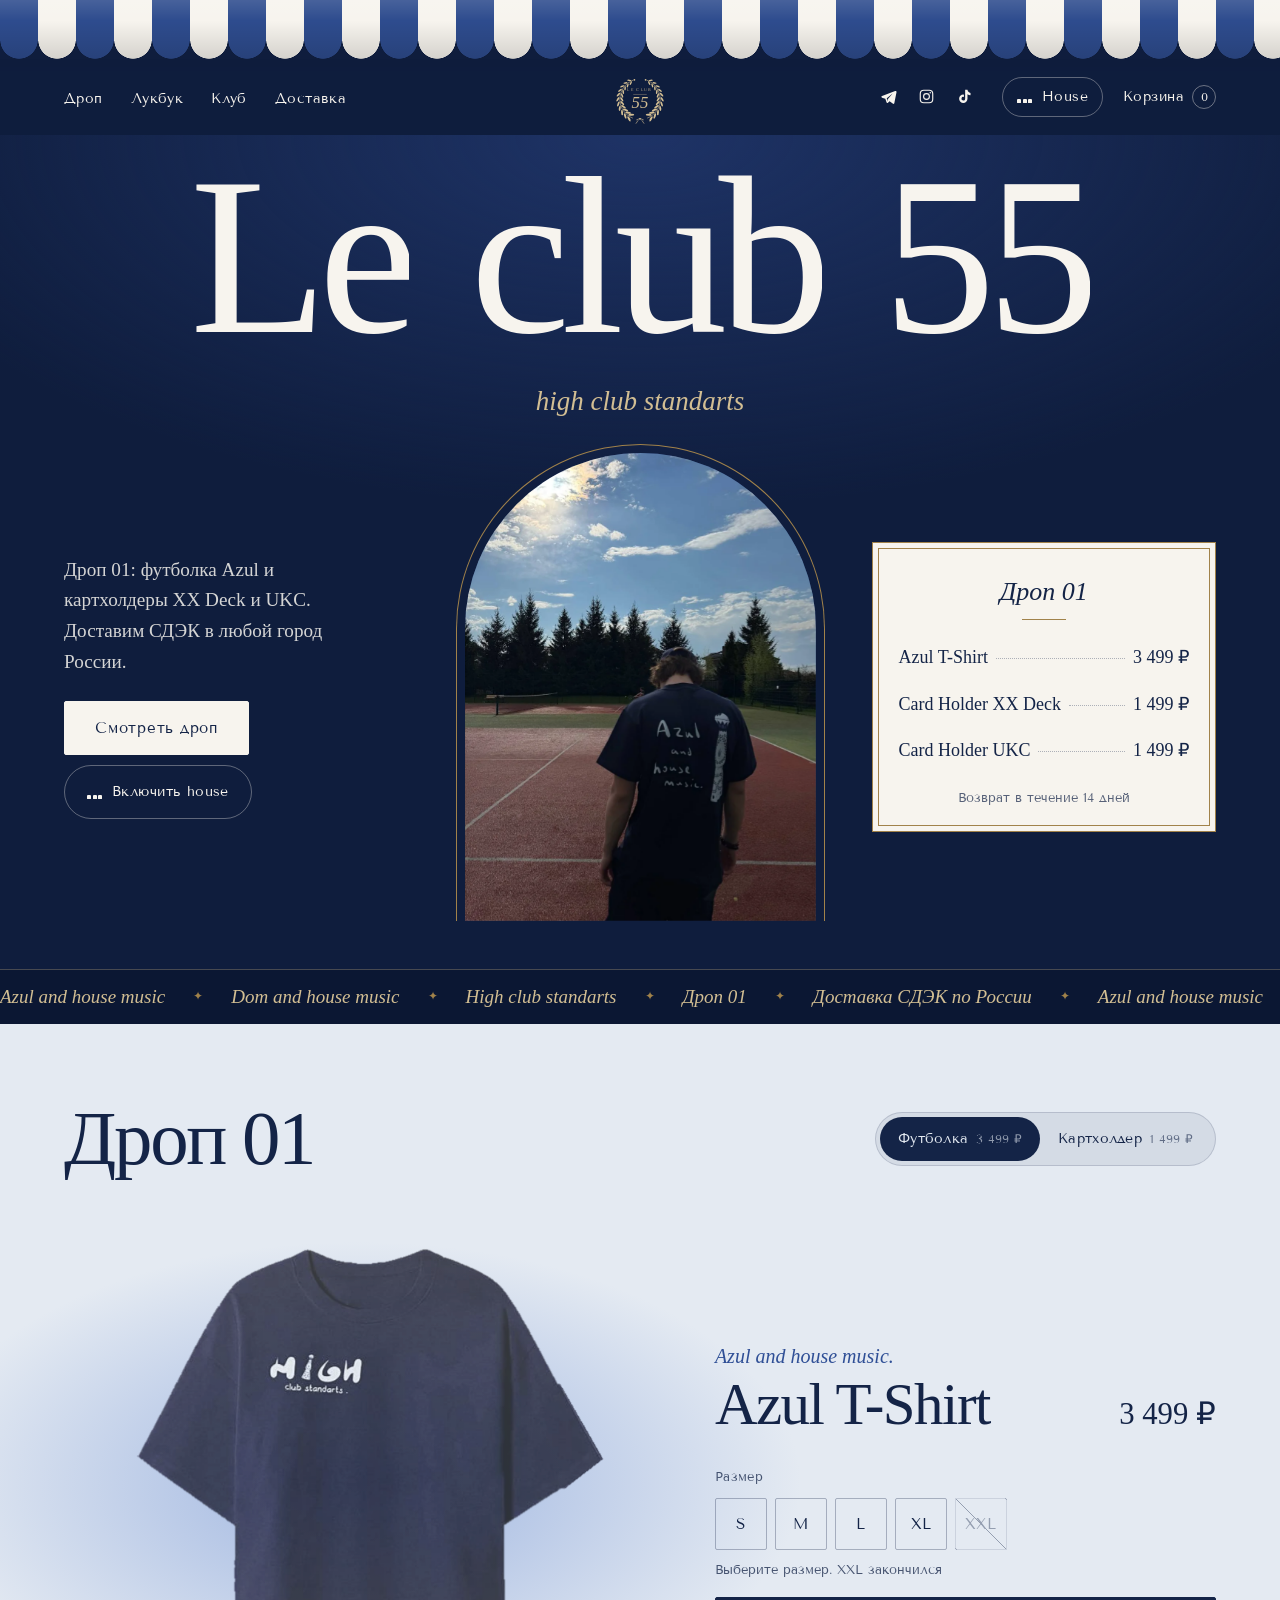
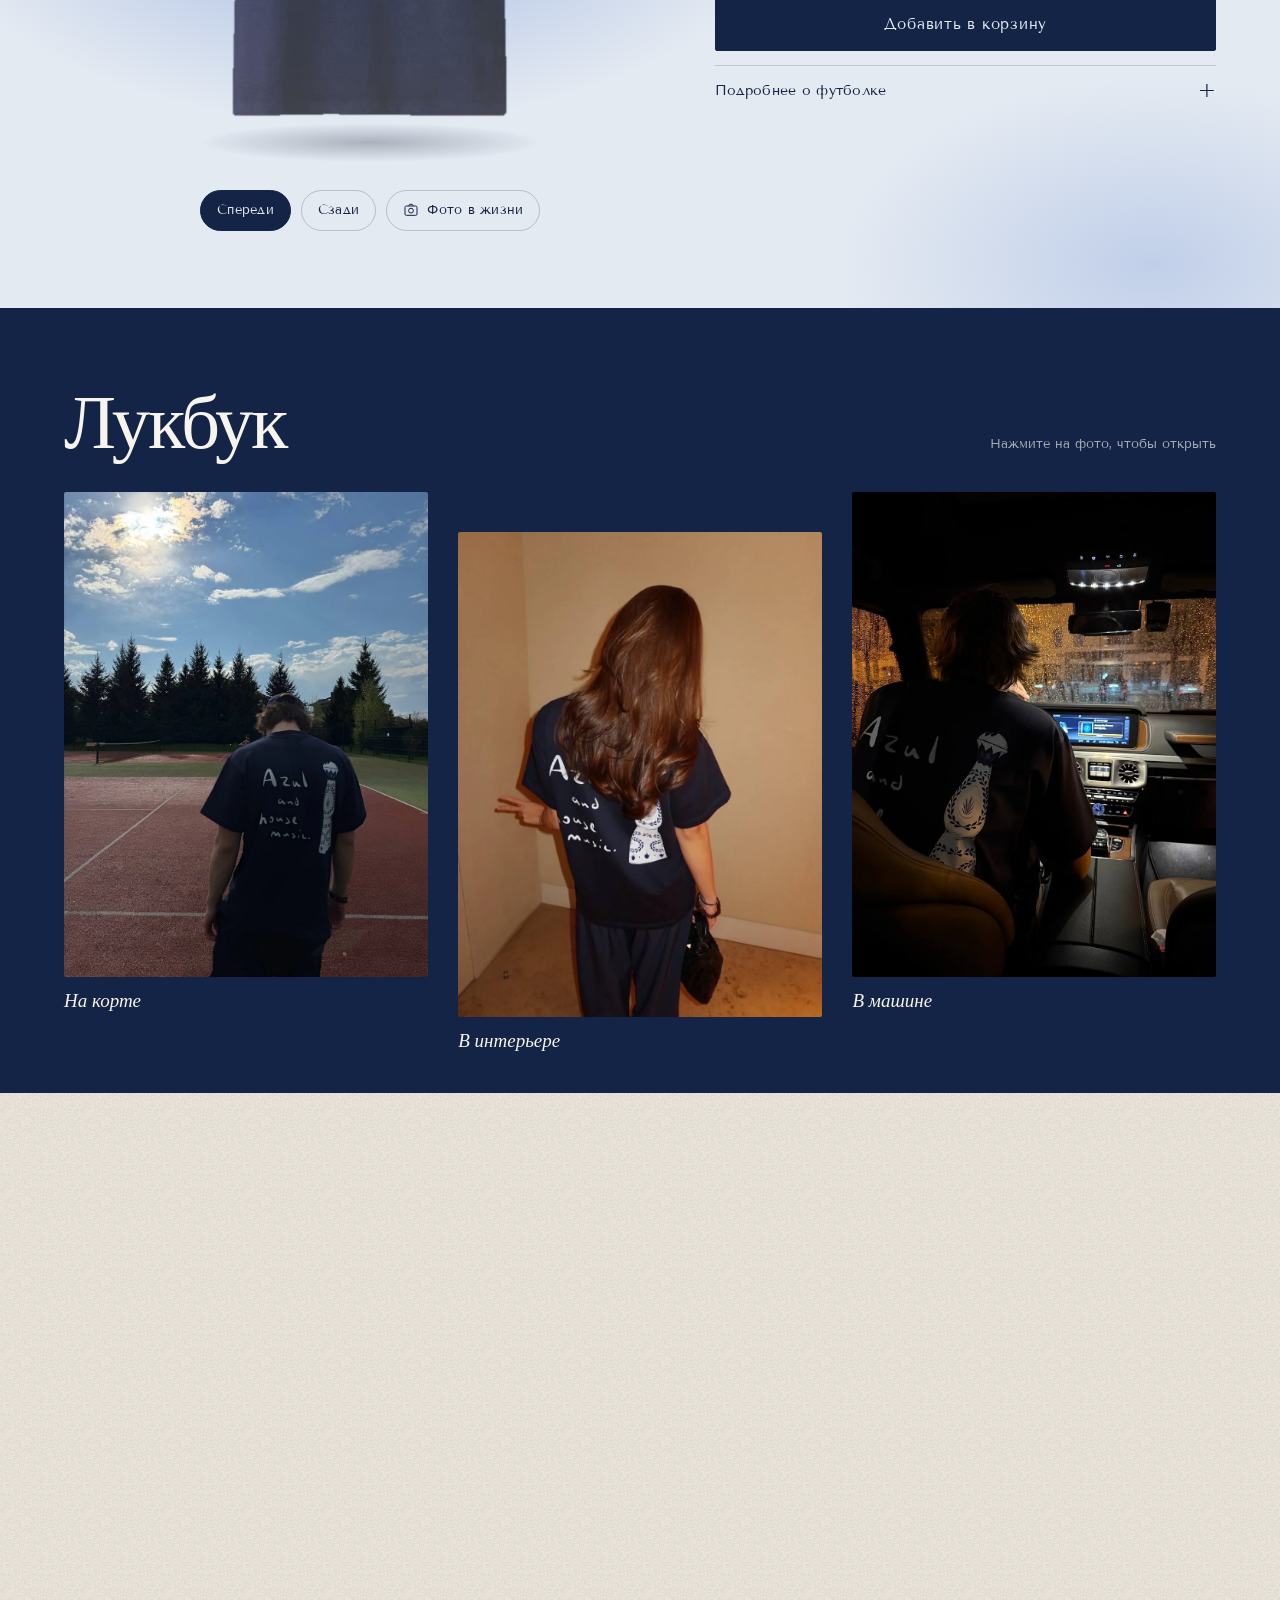
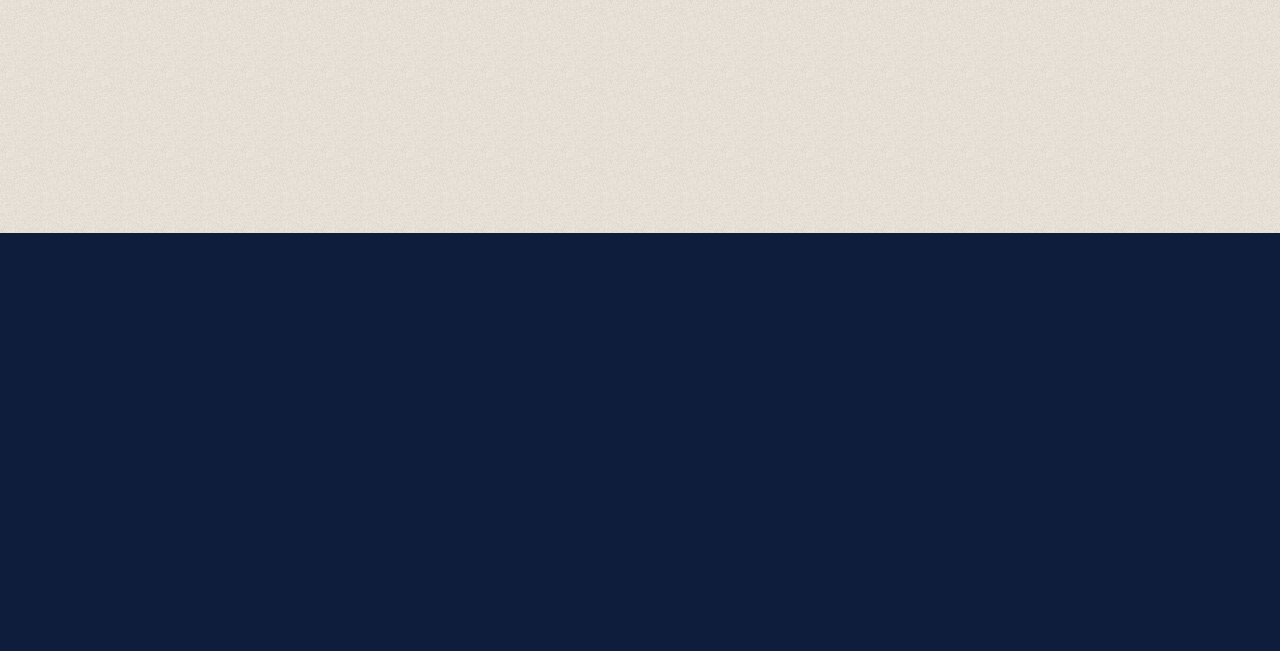
==== index.html @ 5410464e "Le club 55: сайт магазина, Дроп 01 Одностраничный магазин в стиле old money: Azul T-Shirt и LeClub55" ====
<!DOCTYPE html>
<html lang="ru">
<head>
<meta charset="utf-8">
<meta name="viewport" content="width=device-width, initial-scale=1, viewport-fit=cover">
<title>Le club 55 — Azul T-Shirt и LeClub55 Card Holder · Дроп 01</title>
<meta name="description" content="Le club 55 — high club standarts. Дроп 01: футболка Azul T-Shirt и картхолдеры XX Deck и UKC. Доставка СДЭК по всей России, возврат 14 дней.">
<meta name="theme-color" content="#0F1D3D">
<link rel="canonical" href="https://leclub55.ru/">
<meta property="og:type" content="website">
<meta property="og:locale" content="ru_RU">
<meta property="og:site_name" content="Le club 55">
<meta property="og:title" content="Le club 55 — Дроп 01">
<meta property="og:description" content="Azul T-Shirt и LeClub55 Card Holder. High club standarts.">
<meta property="og:url" content="https://leclub55.ru/">
<meta property="og:image" content="https://leclub55.ru/img/look-court.webp">
<meta name="twitter:card" content="summary_large_image">
<link rel="icon" href="data:image/svg+xml,%3Csvg xmlns='http://www.w3.org/2000/svg' viewBox='0 0 64 64'%3E%3Crect width='64' height='64' rx='14' fill='%23142447'/%3E%3Ctext x='32' y='43' text-anchor='middle' font-family='Georgia,serif' font-style='italic' font-size='30' fill='%23F7F4EE'%3E55%3C/text%3E%3C/svg%3E">
<link rel="preconnect" href="https://fonts.googleapis.com">
<link rel="preconnect" href="https://fonts.gstatic.com" crossorigin>
<link href="https://fonts.googleapis.com/css2?family=Old+Standard+TT:ital,wght@0,400;0,700;1,400&family=Tenor+Sans&display=swap" rel="stylesheet">
<link rel="preload" as="image" href="img/look-court.webp">

<style>
@property --bg{syntax:'<color>';inherits:true;initial-value:#E4EAF2}
@property --glow{syntax:'<color>';inherits:true;initial-value:#9DB4E0}
@property --fg{syntax:'<color>';inherits:true;initial-value:#142447}
@property --accent{syntax:'<color>';inherits:true;initial-value:#2F4F96}

:root{
  --night:#0F1D3D;
  --navy:#142447;
  --awning:#2E4C8E;
  --linen:#ECE6DA;
  --porcelain:#F7F4EE;
  --brass:#A1824A;
  --brass-light:#D2BE93;
  --bordeaux:#8A2B3D;
  --line:rgba(20,36,71,.16);
  --line-strong:rgba(20,36,71,.32);
  --serif:'Old Standard TT','Lora',Georgia,'Times New Roman',serif;
  --sans:'Tenor Sans','Helvetica Neue',Arial,sans-serif;
  --pad:clamp(18px,5vw,72px);
  --maxw:1320px;
  --stripe:28px;
  --ease:cubic-bezier(.2,.75,.15,1);
  --spring:cubic-bezier(.34,1.4,.5,1);
  --dock-h:0px;
}
@media (min-width:900px){:root{--stripe:38px}}
@media (max-width:899px){:root{--dock-h:calc(84px + env(safe-area-inset-bottom))}}

*,*::before,*::after{box-sizing:border-box}
html{-webkit-text-size-adjust:100%;scroll-behavior:smooth;scroll-padding-top:20px;background:var(--night)}
@media (min-width:900px){html{scroll-padding-top:76px}}
body{margin:0;color:var(--navy);font-family:var(--serif);font-size:18px;line-height:1.6;background:var(--night);-webkit-font-smoothing:antialiased;text-rendering:optimizeLegibility;-webkit-tap-highlight-color:transparent}
body.is-locked{overflow:hidden}
img{display:block;max-width:100%;height:auto}
a{color:inherit;text-decoration-thickness:1px;text-underline-offset:.18em}
button{font:inherit;color:inherit;background:none;border:0;padding:0;cursor:pointer}
:focus-visible{outline:2px solid var(--brass-light);outline-offset:3px}
.visually-hidden{position:absolute!important;width:1px;height:1px;overflow:hidden;clip:rect(0 0 0 0);white-space:nowrap}
.skip{position:absolute;left:12px;top:-60px;z-index:200;background:var(--porcelain);color:var(--navy);padding:10px 16px;font-family:var(--sans);font-size:14px}
.skip:focus{top:12px}
.ui{font-family:var(--sans);font-size:14px;letter-spacing:.03em}
.paper{background-image:url("[data-uri]")}
main{overflow-x:clip}

/* ================= AWNING ================= */
.awning-shade{position:relative;z-index:3;padding-top:env(safe-area-inset-top);background:linear-gradient(var(--awning),var(--awning)) 0 0/100% env(safe-area-inset-top) no-repeat}
.awning-shade::after{content:"";position:absolute;left:0;right:0;top:100%;height:12px;background:linear-gradient(rgba(0,0,0,.22),rgba(0,0,0,0));pointer-events:none}
.awning{
  height:calc(30px + var(--stripe)/2);
  background:
    linear-gradient(180deg,rgba(255,255,255,.12),rgba(0,0,0,0) 35%,rgba(0,0,0,.14) 100%),
    repeating-linear-gradient(90deg,var(--awning) 0 var(--stripe),var(--porcelain) var(--stripe) calc(var(--stripe)*2));
  -webkit-mask:radial-gradient(circle at 50% 0,#000 calc(var(--stripe)/2 - .6px),transparent calc(var(--stripe)/2)) 0 100%/var(--stripe) calc(var(--stripe)/2) repeat-x,linear-gradient(#000 0 0) 0 0/100% calc(100% - var(--stripe)/2 + 1px) no-repeat;
          mask:radial-gradient(circle at 50% 0,#000 calc(var(--stripe)/2 - .6px),transparent calc(var(--stripe)/2)) 0 100%/var(--stripe) calc(var(--stripe)/2) repeat-x,linear-gradient(#000 0 0) 0 0/100% calc(100% - var(--stripe)/2 + 1px) no-repeat;
  transform-origin:50% 0;
}
@media (min-width:900px){.awning{height:calc(40px + var(--stripe)/2)}}

/* ================= HEADER ================= */
.site-header{position:relative;z-index:40;color:var(--porcelain);background:var(--night)}
@media (min-width:900px){.site-header{position:sticky;top:0;background:rgba(15,29,61,.97)}}
.site-header__inner{max-width:calc(var(--maxw) + var(--pad)*2);margin:0 auto;padding:10px var(--pad);display:grid;grid-template-columns:1fr auto 1fr;align-items:center;gap:14px}
.nav-desk{display:none;list-style:none;margin:0;padding:0;gap:28px}
.nav-desk a{font-family:var(--sans);font-size:14px;letter-spacing:.03em;text-decoration:none;padding:6px 0;background:linear-gradient(currentColor,currentColor) 0 100%/0 1px no-repeat;transition:background-size .35s var(--ease)}
.nav-desk a:hover{background-size:100% 1px}
.social-mini{display:flex;list-style:none;margin:0;padding:0;gap:4px}
.social-mini a{display:grid;place-items:center;width:34px;height:34px;border-radius:50%;transition:background .25s,color .25s}
.social-mini a:hover{background:var(--porcelain);color:var(--navy)}
.social-mini svg{width:17px;height:17px}
.brand{display:block;color:var(--brass-light);line-height:0}
.crest{width:100%;height:100%;display:block}
.brand .crest{width:48px;height:48px}
.head-right{display:flex;justify-content:flex-end;align-items:center;gap:20px}
.head-right .social-mini{display:none}
.cart-toggle{display:inline-flex;align-items:center;gap:8px;padding:8px 0}
.cart-count{display:inline-grid;place-items:center;min-width:24px;height:24px;padding:0 6px;border-radius:12px;border:1px solid rgba(247,244,238,.4);font-family:var(--sans);font-size:12px;letter-spacing:0;transition:background .3s,color .3s,border-color .3s}
.cart-count.has-items{background:var(--porcelain);color:var(--navy);border-color:var(--porcelain)}
.bump{animation:bump .55s var(--spring)}
@keyframes bump{40%{transform:scale(1.45)}}
.house-btn{display:inline-flex;align-items:center;gap:10px;font-family:var(--sans);font-size:14px;letter-spacing:.03em;padding:8px 14px;border-radius:999px;border:1px solid rgba(247,244,238,.35);transition:background .3s,color .3s,border-color .3s}
.house-btn:hover{border-color:var(--porcelain)}
.house-btn[aria-pressed="true"]{background:var(--porcelain);color:var(--navy);border-color:var(--porcelain)}
.eq{display:inline-flex;align-items:flex-end;gap:2px;height:13px;width:15px}
.eq i{flex:1;background:currentColor;height:100%;border-radius:1px;transform-origin:bottom;transform:scaleY(.3)}
html.house-on .eq i{animation:eq .9s ease-in-out infinite}
html.house-on .eq i:nth-child(2){animation-delay:-.3s;animation-duration:.7s}
html.house-on .eq i:nth-child(3){animation-delay:-.55s;animation-duration:1.1s}
@keyframes eq{0%,100%{transform:scaleY(.25)}50%{transform:scaleY(1)}}
.desk-only{display:none}
@media (min-width:900px){
  .nav-desk{display:flex}
  .site-header__inner>.social-mini{display:none}
  .head-right .social-mini{display:flex}
  .desk-only{display:inline-flex}
  .brand .crest{width:56px;height:56px}
}

/* ================= BUTTONS ================= */
.btn{display:inline-flex;align-items:center;justify-content:center;gap:12px;min-height:54px;padding:0 30px;font-family:var(--sans);font-size:15px;letter-spacing:.05em;text-decoration:none;color:var(--porcelain);background:var(--navy);border:1px solid var(--navy);border-radius:2px;transition:background .3s,color .3s,border-color .3s,transform .2s,opacity .3s}
.btn:active{transform:scale(.98)}
.btn--light{background:var(--porcelain);color:var(--navy);border-color:var(--porcelain)}
.btn--light:hover{background:#fff}
.btn--ghost{background:transparent;color:var(--navy);border-color:var(--line-strong)}
.btn--ghost:hover{background:var(--navy);color:var(--porcelain);border-color:var(--navy)}
.btn--wide{width:100%}
.btn[disabled]{opacity:.4;cursor:not-allowed}
.shake{animation:shake .45s}
@keyframes shake{20%,60%{transform:translateX(-6px)}40%,80%{transform:translateX(6px)}}

/* ================= HERO ================= */
.hero{position:relative;color:var(--porcelain);background:radial-gradient(90% 60% at 50% 0%,#1E3366 0%,rgba(15,29,61,0) 70%),var(--night);padding:6px var(--pad) 0;overflow:hidden}
.wordmark{margin:0;text-align:center;font-weight:400;font-size:clamp(60px,17.6vw,250px);line-height:.9;letter-spacing:-.04em;white-space:nowrap}
.wm-line{display:inline-block;overflow:hidden;padding:0 .03em .08em;vertical-align:bottom}
.wm-line>span{display:inline-block;background:linear-gradient(100deg,var(--porcelain) 0 42%,var(--brass-light) 50%,var(--porcelain) 58% 100%) 100% 0/300% 100%;-webkit-background-clip:text;background-clip:text;color:transparent}
.tagline{margin:.15em 0 0;text-align:center;font-style:italic;font-size:clamp(19px,2.2vw,27px);color:var(--brass-light)}
.hero__grid{max-width:var(--maxw);margin:18px auto 0;display:grid;justify-items:center;gap:20px}
.arch{margin:0}
.arch__frame{position:relative;height:clamp(240px,38svh,560px);aspect-ratio:3/4}
.arch__frame::before{content:"";position:absolute;inset:-9px -9px 0;border:1px solid var(--brass);border-bottom:0;border-radius:999px 999px 0 0;pointer-events:none}
.arch__img{position:relative;width:100%;height:100%;border-radius:999px 999px 0 0;overflow:hidden;background:#1E3366;transform:translateZ(0)}
.arch__img::after{content:"";position:absolute;inset:-1px;background:var(--night);transform-origin:50% 0;transform:scaleY(0);pointer-events:none}
.arch__img img{width:100%;height:100%;object-fit:cover;object-position:50% 40%}
.hero__intro{text-align:center}
.hero__lede{display:none;margin:0 0 24px;max-width:30ch;font-size:clamp(18px,1.5vw,21px);color:rgba(247,244,238,.85)}
.hero__actions{display:flex;flex-wrap:wrap;justify-content:center;gap:10px}
@media (max-width:899px){.hero__actions .btn,.hero__actions .house-btn{padding:0 18px!important;font-size:14px;min-height:50px!important}}
.carte{display:none}
.marquee{margin:22px calc(var(--pad)*-1) 0;border-top:1px solid rgba(210,190,147,.3);background:#0B1733;overflow:hidden;white-space:nowrap;padding:12px 0}
.marquee__track{display:inline-flex;animation:marquee 36s linear infinite;will-change:transform}
.marquee.is-paused .marquee__track,.is-offscreen .marquee__track{animation-play-state:paused}
.marquee__track span{font-style:italic;font-size:19px;color:var(--brass-light);padding-right:28px}
.marquee__track span::after{content:"✦";font-style:normal;font-size:12px;margin-left:28px;color:var(--brass);vertical-align:3px}
@keyframes marquee{to{transform:translateX(-50%)}}
@media (min-width:900px){
  .hero{padding-top:20px}
  .hero__grid{grid-template-columns:1fr auto 1fr;align-items:center;gap:56px;margin-top:30px}
  .hero__intro{grid-column:1;grid-row:1;justify-self:start;text-align:left}
  .hero__lede{display:block}
  .hero__actions{justify-content:flex-start}
  .arch{grid-column:2;grid-row:1}
  .arch__frame{height:clamp(380px,52vh,560px)}
  .carte{display:block;grid-column:3;grid-row:1;justify-self:end;width:min(100%,370px);padding:28px 26px 22px;color:var(--navy);background:var(--porcelain);border:1px solid var(--brass);outline:1px solid var(--brass);outline-offset:-7px;text-align:center}
  .marquee{margin-top:48px}
}
.carte__title{margin:0 0 6px;font-style:italic;font-size:26px}
.carte__rule{width:44px;height:1px;background:var(--brass);margin:0 auto 14px}
.carte ul{list-style:none;margin:0;padding:0;text-align:left}
.carte li button{display:flex;width:100%;align-items:baseline;gap:8px;padding:9px 0;font-size:18px;text-align:left}
.carte li button i{flex:1;border-bottom:1px dotted var(--line-strong);transform:translateY(-4px)}
.carte li button:hover span:first-child{font-style:italic}
.carte__note{margin:14px 0 0;font-family:var(--sans);font-size:13px;opacity:.7}

/* Hero load sequence */
@media (prefers-reduced-motion:no-preference){
  .awning{animation:unroll 1s cubic-bezier(.7,0,.2,1) both}
  .wm-line>span{animation:rise 1.1s var(--ease) .4s both,sheen 1.6s ease-in-out 2.2s both}
  .wm-line:nth-child(2)>span{animation-delay:.5s,2.35s}
  .wm-line:nth-child(3)>span{animation-delay:.6s,2.5s}
  .tagline{animation:fade .9s ease .9s both}
  .arch__img::after{animation:uncover 1.3s cubic-bezier(.7,0,.2,1) .6s both}
  .arch__img img{animation:settle 1.8s var(--ease) .6s both}
  .arch__frame::before{animation:fade 1s ease 1.3s both}
  .hero__intro,.carte{animation:fade 1s ease 1.2s both}
}
@keyframes unroll{from{transform:scaleY(0)}to{transform:scaleY(1)}}
@keyframes rise{from{transform:translateY(105%)}to{transform:none}}
@keyframes fade{from{opacity:0}to{opacity:1}}
@keyframes uncover{from{transform:scaleY(1)}to{transform:scaleY(0)}}
@keyframes settle{from{transform:scale(1.14)}to{transform:none}}
@keyframes sheen{from{background-position:100% 0}to{background-position:0 0}}

/* ================= SHOP ================= */
.shop{position:relative;isolation:isolate;contain:paint;color:var(--fg);background:var(--bg);padding:clamp(36px,6vw,80px) var(--pad) clamp(40px,6vw,90px);overflow:hidden;--gx:50%;--gy:26%}
.shop[data-theme="tee"]{--bg:#E4EAF2;--glow:#9DB4E0;--fg:#142447;--accent:#2F4F96}
.shop[data-theme="xx-black"]{--bg:#111529;--glow:#3552A3;--fg:#F4EFE6;--accent:#D2BE93}
.shop[data-theme="xx-white"]{--bg:#ECE7DD;--glow:#B7C6E9;--fg:#142447;--accent:#A1824A}
.shop[data-theme="ukc-pink"]{--bg:#EBD9D6;--glow:#D69EA8;--fg:#3B1A24;--accent:#8E4B57}
.shop[data-theme="ukc-orange"]{--bg:#24120A;--glow:#D9581F;--fg:#F7EADF;--accent:#F2A46E}
.bgl{position:absolute;left:0;top:0;width:50%;height:50%;transform:scale(2);transform-origin:0 0;z-index:0;opacity:0;transition:opacity .5s ease;pointer-events:none;
  background:radial-gradient(48% 38% at var(--gx) var(--gy),var(--lg),rgba(0,0,0,0) 72%),radial-gradient(35% 30% at 90% 95%,var(--lg2),rgba(0,0,0,0) 70%),var(--lb)}
.bgl.on{opacity:1}
.bgl.top{z-index:1}
.bgl[data-t="tee"]{--lb:#E4EAF2;--lg:#9DB4E0;--lg2:rgba(157,180,224,.5)}
.bgl[data-t="xx-black"]{--lb:#111529;--lg:#3552A3;--lg2:rgba(53,82,163,.5)}
.bgl[data-t="xx-white"]{--lb:#ECE7DD;--lg:#B7C6E9;--lg2:rgba(183,198,233,.5)}
.bgl[data-t="ukc-pink"]{--lb:#EBD9D6;--lg:#D69EA8;--lg2:rgba(214,158,168,.5)}
.bgl[data-t="ukc-orange"]{--lb:#24120A;--lg:#D9581F;--lg2:rgba(217,88,31,.5)}
.shop__pulse{position:absolute;left:0;top:0;width:50%;height:50%;transform:scale(2);transform-origin:0 0;z-index:2;opacity:0;pointer-events:none;background:radial-gradient(42% 34% at var(--gx) var(--gy),rgba(255,255,255,.34),rgba(255,255,255,0) 70%)}
@media (min-width:900px){.shop{--gx:28%;--gy:52%}}
.shop__inner{position:relative;z-index:3;max-width:var(--maxw);margin:0 auto}
.shop__head{display:flex;flex-wrap:wrap;align-items:center;justify-content:space-between;gap:14px 24px;margin-bottom:clamp(14px,3vw,40px)}
.shop__title{margin:0;font-weight:400;font-size:clamp(38px,6vw,80px);line-height:1;letter-spacing:-.03em}
.seg{position:relative;display:inline-flex;padding:4px;border-radius:999px;background:color-mix(in srgb,var(--fg) 7%,transparent);border:1px solid color-mix(in srgb,var(--fg) 16%,transparent)}
.seg__pill{position:absolute;top:4px;bottom:4px;left:0;width:0;border-radius:999px;background:var(--fg);transition:transform .55s var(--ease),width .55s var(--ease)}
.seg button{position:relative;z-index:1;display:flex;align-items:baseline;justify-content:center;gap:8px;padding:11px 18px;border-radius:999px;font-family:var(--sans);font-size:14px;letter-spacing:.02em;color:var(--fg);transition:color .45s}
.seg button small{font-size:12px;opacity:.6}
.seg button[aria-selected="true"]{color:var(--bg)}
@media (max-width:899px){.shop__head{flex-direction:column;align-items:stretch}.seg{display:flex}.seg button{flex:1;white-space:nowrap;padding:11px 8px;gap:6px;font-size:13.5px}.seg button small{font-size:11.5px}}

.panels{display:grid}
.panel{grid-area:1/1;display:grid;gap:clamp(14px,3vw,64px);align-items:center;opacity:0;visibility:hidden;transform:translateX(48px);transition:opacity .45s ease,transform .6s var(--ease),visibility 0s linear .6s}
.panel.from-left{transform:translateX(-48px)}
.panel.is-active{opacity:1;visibility:visible;transform:none;transition:opacity .5s ease .12s,transform .7s var(--ease) .12s,visibility 0s}
@media (min-width:900px){.panel{grid-template-columns:minmax(0,1.1fr) minmax(0,.9fr)}}
.panel__stage{position:relative;min-width:0}
.panel__info{min-width:0;max-width:520px}

/* T-shirt flip stage */
.tee-stage{position:relative;width:100%;aspect-ratio:6/5;max-height:62vh;margin:0 auto;perspective:1600px;cursor:pointer;touch-action:pan-y;contain:layout}
@media (min-width:900px){.tee-stage{aspect-ratio:1/1}}
.tilt{position:relative;width:100%;height:100%;transform-style:preserve-3d;transition:transform .35s ease-out}
.flip{position:absolute;inset:0;transform-style:preserve-3d;transition:transform 1s var(--ease);will-change:transform}
.flip.is-back{transform:rotateY(180deg)}
.flip__face{position:absolute;left:8%;top:4%;width:84%;height:84%;object-fit:contain;-webkit-backface-visibility:hidden;backface-visibility:hidden}
.flip__back{transform:rotateY(180deg)}
.pedestal{position:absolute;left:22%;right:22%;bottom:4%;height:7%;border-radius:50%;background:radial-gradient(closest-side,rgba(10,20,45,.35),transparent);pointer-events:none}
.tee-stage.hint .tilt{animation:hint 1.6s var(--ease) .2s}
@keyframes hint{30%{transform:rotateY(-26deg)}62%{transform:rotateY(14deg)}}
.stage-tools{display:flex;justify-content:center;align-items:center;flex-wrap:wrap;gap:10px;margin-top:6px}
.chip{display:inline-flex;align-items:center;gap:8px;padding:9px 16px;border-radius:999px;font-family:var(--sans);font-size:13px;letter-spacing:.02em;border:1px solid color-mix(in srgb,var(--fg) 22%,transparent);transition:background .3s,color .3s,border-color .3s}
.chip:hover{border-color:var(--fg)}
.chip[aria-pressed="true"]{background:var(--fg);color:var(--bg);border-color:var(--fg)}
.chip svg{width:16px;height:16px}

/* Card holder deck */
.deck{position:relative;width:100%;aspect-ratio:6/5;max-height:62vh;margin:0 auto;touch-action:pan-y;user-select:none;-webkit-user-select:none}
@media (min-width:900px){.deck{aspect-ratio:1/1}}
.deck__card{position:absolute;left:50%;top:48%;width:44%;transform:translate(-50%,-50%);transition:transform .75s var(--ease);cursor:pointer;perspective:1200px;will-change:transform}
@media (min-width:900px){.deck__card{width:50%}}
.deck__card .tilt{transition:transform .3s ease-out;border-radius:14%/9.6%;box-shadow:0 28px 50px -14px rgba(0,0,0,.5);will-change:transform}
.shade{position:absolute;inset:0;border-radius:14%/9.6%;background:#000;opacity:0;transition:opacity .7s ease;pointer-events:none}
.deck__card:not(.is-front) .shade{opacity:.24}
.deck__card img{width:100%;height:auto;border-radius:14%/9.6%;pointer-events:none;-webkit-user-drag:none}
.glare{position:absolute;inset:0;border-radius:14%/9.6%;pointer-events:none;opacity:0;transition:opacity .35s;background:radial-gradient(circle at var(--px,50%) var(--py,30%),rgba(255,255,255,.3),rgba(255,255,255,0) 46%)}
.deck__card.is-front:hover .glare,.deck__card.is-drag .glare{opacity:1}
.deck-hint{margin:4px 0 0;text-align:center;font-family:var(--sans);font-size:13px;opacity:.6}

/* Info column */
.motto{margin:0 0 4px;font-style:italic;font-size:20px;color:var(--accent);transition:opacity .3s}
.name-row{display:flex;align-items:baseline;justify-content:space-between;gap:16px;flex-wrap:wrap}
.pname{margin:0;font-weight:400;font-size:clamp(34px,4.6vw,62px);line-height:1;letter-spacing:-.025em}
.pprice{margin:0;font-size:clamp(24px,2.4vw,32px);white-space:nowrap}
.opt{border:0;margin:clamp(16px,2.4vw,28px) 0 16px;padding:0;min-width:0}
.opt legend{padding:0;margin-bottom:10px;font-family:var(--sans);font-size:13px;letter-spacing:.03em;opacity:.75}
.sizes{display:flex;flex-wrap:wrap;gap:8px}
.size{width:52px;height:52px;border-radius:2px;border:1px solid color-mix(in srgb,var(--fg) 30%,transparent);font-family:var(--sans);font-size:15px;color:var(--fg);transition:background .25s,color .25s,border-color .25s,transform .25s var(--spring)}
.size:hover:not([disabled]){border-color:var(--fg)}
.size[aria-checked="true"]{background:var(--fg);color:var(--bg);border-color:var(--fg);transform:translateY(-2px)}
.size[disabled]{cursor:not-allowed;opacity:.38;background:linear-gradient(to top right,transparent calc(50% - .5px),currentColor 50%,transparent calc(50% + .5px))}
.hint{margin:10px 0 0;font-family:var(--sans);font-size:13px;opacity:.75;min-height:1.4em}
.hint.is-error{opacity:1;color:#C0394F}
.shop[data-theme="ukc-orange"] .hint.is-error,.shop[data-theme="xx-black"] .hint.is-error{color:#FF8E9C}
.models{display:grid;grid-template-columns:1fr 1fr;gap:10px}
.model{padding:12px 12px 14px;border:1px solid color-mix(in srgb,var(--fg) 18%,transparent);border-radius:2px}
.model__name{display:block;font-size:19px;line-height:1.1}
.model__phrase{display:block;font-style:italic;font-size:13px;opacity:.7;margin:2px 0 10px}
.swatches{display:flex;gap:12px}
.swatch{width:36px;height:36px;border-radius:50%;background:var(--c);box-shadow:inset 0 0 0 1px rgba(0,0,0,.2);transition:box-shadow .3s,transform .3s var(--spring)}
.swatch:hover{transform:scale(1.08)}
.swatch[aria-checked="true"]{box-shadow:inset 0 0 0 1px rgba(0,0,0,.2),0 0 0 3px var(--bg),0 0 0 4px var(--fg)}
.stock{position:relative;display:inline-flex;align-items:center;gap:8px}
.stock::before{content:"";width:7px;height:7px;border-radius:50%;background:#4E9A66}
.stock.is-low::before{background:#E0475E}
.stock.is-low::after{content:"";position:absolute;left:0;top:50%;width:7px;height:7px;margin-top:-3.5px;border-radius:50%;background:#E0475E;animation:ping 1.6s ease-out infinite}
@keyframes ping{from{transform:scale(1);opacity:.55}to{transform:scale(3.2);opacity:0}}
.btn--shop{background:var(--fg);color:var(--bg);border-color:var(--fg)}
.btn--shop:hover{opacity:.9}
.more{margin-top:14px;border-top:1px solid color-mix(in srgb,var(--fg) 18%,transparent)}
.more summary{display:flex;justify-content:space-between;align-items:center;padding:14px 0 4px;cursor:pointer;list-style:none;font-family:var(--sans);font-size:14px;letter-spacing:.02em}
.more summary::-webkit-details-marker{display:none}
.more summary::after{content:"+";font-size:20px;line-height:1;transition:transform .3s}
.more[open] summary::after{transform:rotate(45deg)}
.more dl{margin:8px 0 0}
.more dl div{display:grid;grid-template-columns:96px 1fr;gap:12px;padding:8px 0;border-bottom:1px solid color-mix(in srgb,var(--fg) 12%,transparent)}
.more dt{font-family:var(--sans);font-size:13px;opacity:.65;padding-top:2px}
.more dd{margin:0;font-size:16px}
.more p{margin:10px 0 0;font-size:16px}

/* ================= LOOKBOOK ================= */
.look{background:var(--navy);color:var(--porcelain);padding:clamp(40px,6vw,90px) 0;content-visibility:auto;contain-intrinsic-size:auto 900px}
.look__head{max-width:calc(var(--maxw) + var(--pad)*2);margin:0 auto 20px;padding:0 var(--pad);display:flex;align-items:baseline;justify-content:space-between;gap:16px}
.look__title{margin:0;font-weight:400;font-size:clamp(38px,6vw,80px);line-height:1;letter-spacing:-.03em}
.look__sub{margin:0;font-family:var(--sans);font-size:13px;opacity:.65}
.looks{display:flex;gap:12px;overflow-x:auto;scroll-snap-type:x mandatory;padding:0 var(--pad);scrollbar-width:none;overscroll-behavior-x:contain}
.looks::-webkit-scrollbar{display:none}
.look-card{flex:0 0 76%;scroll-snap-align:center;text-align:left}
.look-card__img{display:block;aspect-ratio:3/4;overflow:hidden;background:#1E3366;border-radius:2px;contain:paint}
.look-card__img img{width:100%;height:100%;object-fit:cover;transition:transform 1.2s var(--ease)}
.look-card:hover img{transform:scale(1.04)}
.look-card span{display:block;margin-top:10px;font-style:italic;font-size:19px}
.dots{display:flex;justify-content:center;gap:8px;margin-top:16px}
.dots i{width:6px;height:6px;border-radius:3px;background:rgba(247,244,238,.35);transition:width .4s var(--ease),background .4s}
.dots i.on{width:22px;background:var(--brass-light)}
@media (min-width:900px){
  .looks{display:grid;grid-template-columns:repeat(3,1fr);gap:clamp(16px,2.4vw,36px);max-width:calc(var(--maxw) + var(--pad)*2);margin:0 auto;overflow:visible}
  .look-card:nth-child(2){transform:translateY(40px)}
  .dots{display:none}
}

/* ================= INFO ================= */
.info{background-color:var(--linen);padding:clamp(48px,7vw,110px) var(--pad);content-visibility:auto;contain-intrinsic-size:auto 1000px}
.info__grid{max-width:var(--maxw);margin:0 auto;display:grid;gap:clamp(40px,6vw,96px);align-items:center}
@media (min-width:900px){.info__grid{grid-template-columns:1fr 1fr}}
.club{text-align:center}
.club__quote{margin:0;font-style:italic;font-weight:400;font-size:clamp(29px,4.2vw,58px);line-height:1;letter-spacing:-.02em}
.club__quote span{display:block}
.club__quote span+span{color:var(--brass)}
.player{position:relative;width:min(46vw,250px);aspect-ratio:1;margin:28px auto 18px}
.vinyl{position:absolute;inset:0;border-radius:50%;background:radial-gradient(circle,#C9B48A 0 17%,#1a1a1d 17.5% 19%,transparent 19.5%),repeating-radial-gradient(circle,#141416 0 2px,#1d1d21 2px 3px),#141416;box-shadow:0 20px 40px -12px rgba(15,29,61,.55),inset 0 0 0 1px rgba(255,255,255,.06);display:grid;place-items:center}
.vinyl::before{content:"";position:absolute;inset:0;border-radius:50%;background:conic-gradient(from 30deg,transparent 0 10%,rgba(255,255,255,.12) 14%,transparent 20% 60%,rgba(255,255,255,.08) 64%,transparent 70%)}
.vinyl .crest{position:relative;width:28%;height:28%;color:var(--navy)}
html.house-on .vinyl{animation:spin 1.8s linear infinite;will-change:transform}
@keyframes spin{to{transform:rotate(360deg)}}
.arm{position:absolute;right:-6%;top:-4%;width:46%;height:70%;transform-origin:85% 10%;transform:rotate(-24deg);transition:transform .8s var(--ease);pointer-events:none}
html.house-on .arm{transform:rotate(0deg)}
.club__text{max-width:38ch;margin:0 auto 22px;font-size:17px;opacity:.85}
.terms__title{margin:0 0 18px;font-weight:400;font-size:clamp(38px,5vw,64px);line-height:1;letter-spacing:-.03em}
.tabs{display:flex;gap:6px;border-bottom:1px solid var(--line);margin-bottom:22px;overflow-x:auto;scrollbar-width:none}
.tabs button{position:relative;padding:12px 4px;margin-right:18px;font-family:var(--sans);font-size:15px;letter-spacing:.02em;opacity:.55;transition:opacity .3s;white-space:nowrap}
.tabs button::after{content:"";position:absolute;left:0;right:0;bottom:-1px;height:2px;background:var(--navy);transform:scaleX(0);transition:transform .45s var(--ease)}
.tabs button[aria-selected="true"]{opacity:1}
.tabs button[aria-selected="true"]::after{transform:none}
.tabpanes{display:grid}
.tabpane{grid-area:1/1;opacity:0;visibility:hidden;transform:translateY(10px);transition:opacity .35s,transform .45s var(--ease),visibility 0s .45s}
.tabpane.is-active{opacity:1;visibility:visible;transform:none;transition:opacity .4s .05s,transform .5s var(--ease) .05s,visibility 0s}
.tabpane p{margin:0 0 12px;max-width:44ch}
.tabpane .big{font-size:clamp(22px,2.2vw,28px);line-height:1.3}
.contact{margin-top:26px;display:flex;flex-wrap:wrap;align-items:center;gap:12px 18px;padding-top:22px;border-top:1px solid var(--line)}
.contact p{margin:0;font-size:19px}

/* ================= FOOTER ================= */
.site-footer{background:var(--night);color:var(--porcelain);padding:44px var(--pad) calc(var(--dock-h) + 8px);content-visibility:auto;contain-intrinsic-size:auto 420px}
.footer__inner{max-width:var(--maxw);margin:0 auto}
.footer-mark{margin:0;text-align:center;font-weight:400;font-size:clamp(56px,16vw,220px);line-height:.85;letter-spacing:-.04em;white-space:nowrap;color:var(--porcelain)}
.footer-motto{margin:8px 0 28px;text-align:center;font-style:italic;color:var(--brass-light);font-size:20px}
.footer-links{display:flex;flex-wrap:wrap;justify-content:center;gap:8px 22px;font-family:var(--sans);font-size:14px}
.footer-links a{text-decoration:none;opacity:.85;padding:4px 0}
.footer-links a:hover{opacity:1;text-decoration:underline}
.footer-legal{display:flex;flex-wrap:wrap;justify-content:space-between;gap:8px 20px;margin-top:28px;padding:18px 0;border-top:1px solid rgba(247,244,238,.14);font-family:var(--sans);font-size:12.5px;opacity:.65}
.footer-legal a{text-decoration:none}
.footer-stripe{height:8px;margin:0 calc(var(--pad)*-1);background:repeating-linear-gradient(90deg,var(--awning) 0 var(--stripe),var(--porcelain) var(--stripe) calc(var(--stripe)*2))}
@media (min-width:900px){.footer-stripe{margin-bottom:0}}

/* ================= DOCK (mobile) ================= */
.dock{position:fixed;left:50%;bottom:calc(12px + env(safe-area-inset-bottom));z-index:50;transform:translateX(-50%);width:min(440px,calc(100% - 20px));height:64px;display:grid;grid-template-columns:repeat(5,1fr);align-items:center;padding:0 6px;border-radius:32px;background:rgba(12,24,51,.96);color:var(--porcelain);box-shadow:0 14px 34px -10px rgba(0,0,0,.55),inset 0 0 0 1px rgba(255,255,255,.08);transition:transform .45s var(--ease),opacity .3s}
.dock.is-hidden{transform:translate(-50%,120%);opacity:0}
.dock a,.dock>button{position:relative;display:flex;flex-direction:column;align-items:center;justify-content:center;gap:3px;height:100%;text-decoration:none;font-family:var(--sans);font-size:10.5px;letter-spacing:.02em;opacity:.62;transition:opacity .3s}
.dock a.is-active,.dock>button.is-active{opacity:1}
.dock a.is-active::after{content:"";position:absolute;bottom:7px;width:4px;height:4px;border-radius:50%;background:var(--brass-light)}
.dock svg{width:21px;height:21px}
.dock .dock-house{opacity:1}
.dock-disc{width:50px;height:50px;margin-top:-20px;border-radius:50%;background:radial-gradient(circle,#C9B48A 0 22%,#111 23% 25%,transparent 26%),repeating-radial-gradient(circle,#141416 0 1.5px,#22222a 1.5px 2.5px);box-shadow:0 8px 18px -4px rgba(0,0,0,.6),0 0 0 3px rgba(12,24,51,.9),0 0 0 4px rgba(210,190,147,.5);display:grid;place-items:center}
.dock-disc svg{width:14px;height:14px;color:var(--navy)}
html.house-on .dock-disc{animation:spin 1.8s linear infinite;will-change:transform}
.dock .badge{position:absolute;top:8px;left:calc(50% + 6px);min-width:17px;height:17px;padding:0 4px;border-radius:9px;background:var(--brass-light);color:var(--navy);font-size:10.5px;display:none;place-items:center}
.dock .badge.has-items{display:grid}
@media (min-width:900px){.dock{display:none}}

/* ================= TOAST ================= */
.toast{position:fixed;left:50%;top:calc(14px + env(safe-area-inset-top));z-index:90;display:flex;align-items:center;gap:12px;width:min(390px,calc(100% - 24px));opacity:0;visibility:hidden;padding:8px 8px 8px 10px;border-radius:16px;background:var(--porcelain);color:var(--navy);box-shadow:0 18px 40px -12px rgba(0,0,0,.45);transform:translate(-50%,-140%);transition:transform .5s var(--spring);font-family:var(--sans);font-size:14px}
.toast.is-on{transform:translate(-50%,0);opacity:1;visibility:visible}
.toast>div{flex:1;min-width:0;line-height:1.35}
.toast{transition:transform .5s var(--spring),opacity .3s,visibility 0s .5s}
.toast.is-on{transition:transform .5s var(--spring),opacity .2s,visibility 0s}
.toast img{width:40px;height:40px;object-fit:contain;background:var(--linen);border-radius:10px;padding:3px}
.toast b{display:block;font-weight:400}
.toast small{opacity:.65}
.toast .btn{min-height:40px;padding:0 16px;font-size:13px;border-radius:10px}
@media (min-width:900px){.toast{top:auto;bottom:28px;transform:translate(-50%,calc(100% + 40px))}}

.fly{position:fixed;z-index:95;pointer-events:none;object-fit:contain;will-change:transform}

/* ================= LIGHTBOX ================= */
.lightbox{position:fixed;inset:0;z-index:92;background:#080E1E;color:var(--porcelain);display:flex;flex-direction:column;opacity:0;visibility:hidden;transition:opacity .35s,visibility 0s .35s}
.lightbox.is-open{opacity:1;visibility:visible;transition:opacity .35s}
.lb__top{display:flex;justify-content:space-between;align-items:center;padding:calc(14px + env(safe-area-inset-top)) 20px 10px;font-family:var(--sans);font-size:14px}
.lb__stage{position:relative;flex:1;min-height:0;touch-action:pan-y}
.lb__stage img{position:absolute;inset:0;margin:auto;max-width:100%;max-height:100%;object-fit:contain;opacity:0;transform:scale(.97);transition:opacity .4s,transform .5s var(--ease)}
.lb__stage img.is-active{opacity:1;transform:none}
.lb__cap{text-align:center;font-style:italic;font-size:19px;padding:12px 20px calc(20px + env(safe-area-inset-bottom))}
.lb__nav{position:absolute;top:50%;z-index:2;width:48px;height:48px;margin-top:-24px;border-radius:50%;display:grid;place-items:center;background:rgba(247,244,238,.12)}
.lb__nav:hover{background:rgba(247,244,238,.25)}
.lb__nav svg{width:20px;height:20px}
.lb__prev{left:14px}.lb__next{right:14px}
@media (hover:none){.lb__nav{display:none}}

/* ================= DRAWER ================= */
.icon-btn{display:inline-flex;align-items:center;gap:8px;font-family:var(--sans);font-size:14px;letter-spacing:.03em;padding:8px 0}
.icon-btn svg{width:18px;height:18px}
.scrim{position:fixed;inset:0;z-index:70;background:rgba(8,14,30,.5);opacity:0;pointer-events:none;transition:opacity .4s}
.scrim.is-open{opacity:1;pointer-events:auto}
.drawer{position:fixed;top:0;right:0;bottom:0;z-index:75;width:min(500px,100%);background:var(--porcelain);color:var(--navy);display:flex;flex-direction:column;transform:translateX(100%);transition:transform .55s var(--ease);visibility:hidden}
.drawer.is-open{transform:none;visibility:visible}
.drawer__head{display:flex;align-items:center;justify-content:space-between;padding:calc(16px + env(safe-area-inset-top)) 22px 16px;border-bottom:1px solid var(--line)}
.drawer__title{margin:0;font-weight:400;font-size:28px;font-style:italic}
.drawer__body{flex:1;overflow-y:auto;padding:6px 22px 22px;overscroll-behavior:contain}
.drawer__foot{padding:18px 22px calc(18px + env(safe-area-inset-bottom));border-top:1px solid var(--line);background:var(--porcelain)}
.view[hidden]{display:none!important}
.view{display:flex;flex-direction:column;min-height:0;flex:1}
.empty{text-align:center;padding:64px 12px}
.empty p{font-size:22px;font-style:italic;margin:0 0 24px}
.line-item{display:grid;grid-template-columns:72px 1fr auto;gap:14px;padding:16px 0;border-bottom:1px solid var(--line);align-items:start}
.line-item__img{width:72px;height:88px;background:var(--linen);display:grid;place-items:center;padding:6px;border-radius:2px}
.line-item__img img{max-height:100%;object-fit:contain}
.line-item__name{margin:0;font-size:18px;line-height:1.2}
.line-item__var{margin:2px 0 10px;font-family:var(--sans);font-size:13px;opacity:.65}
.qty{display:inline-flex;align-items:center;border:1px solid var(--line-strong);border-radius:2px}
.qty button{width:34px;height:34px;display:grid;place-items:center;font-family:var(--sans);font-size:16px}
.qty button[disabled]{opacity:.3;cursor:not-allowed}
.qty output{min-width:26px;text-align:center;font-family:var(--sans);font-size:14px}
.line-item__side{text-align:right;display:flex;flex-direction:column;align-items:flex-end;gap:10px}
.line-item__price{font-size:18px;white-space:nowrap}
.link-btn{font-family:var(--sans);font-size:13px;opacity:.6;text-decoration:underline;text-underline-offset:.2em}
.link-btn:hover{opacity:1}
.totals{display:flex;justify-content:space-between;align-items:baseline;margin-bottom:4px}
.totals strong{font-weight:400;font-size:28px}
.totals span{font-family:var(--sans);font-size:14px;letter-spacing:.03em}
.foot-note{margin:0 0 14px;font-family:var(--sans);font-size:13px;opacity:.65}
.form fieldset{border:0;margin:0;padding:20px 0 6px;min-width:0}
.form legend{padding:0;margin-bottom:4px;font-style:italic;font-size:22px}
.field{display:block;margin-top:12px;position:relative}
.field__label{display:block;font-family:var(--sans);font-size:13px;letter-spacing:.02em;opacity:.7;margin-bottom:2px}
.field input{width:100%;font:inherit;font-size:18px;color:var(--navy);background:transparent;border:0;border-bottom:1px solid var(--line-strong);border-radius:0;padding:6px 0 8px;transition:border-color .2s}
.field input:focus{outline:none;border-bottom-color:var(--brass);box-shadow:0 1px 0 var(--brass)}
.field__hint{display:block;margin-top:5px;font-family:var(--sans);font-size:12px;opacity:.6}
.field__err{display:none;margin-top:5px;font-family:var(--sans);font-size:12.5px;color:var(--bordeaux)}
.field.is-invalid input{border-bottom-color:var(--bordeaux)}
.field.is-invalid .field__err{display:block}
.row{display:grid;grid-template-columns:1fr 1fr;gap:14px}
.row--3{grid-template-columns:2fr 1fr 1fr}
.choice{display:grid;grid-template-columns:1fr 1fr;gap:8px;margin-top:10px}
.choice label{position:relative;display:block;cursor:pointer}
.choice input{position:absolute;opacity:0}
.choice span{display:block;padding:13px 10px;border:1px solid var(--line-strong);border-radius:2px;text-align:center;font-family:var(--sans);font-size:14px;transition:background .2s,color .2s,border-color .2s}
.choice input:checked+span{background:var(--navy);color:var(--porcelain);border-color:var(--navy)}
.choice input:focus-visible+span{outline:2px solid var(--brass);outline-offset:2px}
.consent{display:grid;grid-template-columns:22px 1fr;gap:12px;margin-top:22px;font-family:var(--sans);font-size:13px;line-height:1.5;cursor:pointer}
.consent input{width:20px;height:20px;margin:0;accent-color:var(--navy)}
.consent.is-invalid{color:var(--bordeaux)}
.mini-summary{margin:16px 0 0;padding:12px 14px;background:var(--linen);font-family:var(--sans);font-size:13px;line-height:1.6;white-space:pre-line;border-radius:2px}
.done{padding:30px 0 10px;text-align:center}
.done .crest{width:72px;height:72px;margin:0 auto 16px;color:var(--brass)}
.done h3{margin:0 0 8px;font-weight:400;font-size:36px;font-style:italic}
.done p{margin:0 auto;max-width:34ch}
.order-text{margin:20px 0 0;padding:14px;background:var(--linen);font-family:var(--sans);font-size:13px;line-height:1.6;text-align:left;white-space:pre-wrap;max-height:230px;overflow:auto;border-radius:2px}
.form-error{margin:12px 0 0;font-family:var(--sans);font-size:13px;color:var(--bordeaux)}
.confetti{position:fixed;inset:0;z-index:96;pointer-events:none}

@media (prefers-reduced-motion:reduce){
  *,*::before,*::after{animation:none!important;transition-duration:.01ms!important;scroll-behavior:auto!important}
}
</style>
<script type="application/ld+json">
{
  "@context":"https://schema.org",
  "@graph":[
    {"@type":"Organization","name":"Le club 55","url":"https://leclub55.ru/","slogan":"high club standarts",
     "sameAs":["https://t.me/leclub555","https://www.instagram.com/le.club555","https://www.tiktok.com/@.bor11"]},
    {"@type":"Product","name":"Azul T-Shirt","brand":{"@type":"Brand","name":"Le club 55"},
     "image":["https://leclub55.ru/img/tee-front.webp","https://leclub55.ru/img/tee-back.webp","https://leclub55.ru/img/look-court.webp"],
     "offers":{"@type":"Offer","price":"3499","priceCurrency":"RUB","availability":"https://schema.org/InStock","url":"https://leclub55.ru/#shop"}},
    {"@type":"Product","name":"LeClub55 Card Holder","brand":{"@type":"Brand","name":"Le club 55"},
     "image":["https://leclub55.ru/img/ch-black.webp","https://leclub55.ru/img/ch-white.webp","https://leclub55.ru/img/ch-pink.webp","https://leclub55.ru/img/ch-orange.webp"],
     "offers":{"@type":"Offer","price":"1499","priceCurrency":"RUB","availability":"https://schema.org/InStock","url":"https://leclub55.ru/#shop"}}
  ]
}
</script>
</head>
<body>
<a class="skip" href="#shop">Перейти к магазину</a>
<svg width="0" height="0" style="position:absolute" aria-hidden="true"><symbol id="crest" viewBox="0 0 100 100"><path d="M36.51,87.38 L35.16,86.80 L33.84,86.17 L32.54,85.48 L31.27,84.74 L30.03,83.95 L28.82,83.11 L27.65,82.22 L26.52,81.29 L25.42,80.31 L24.37,79.28 L23.36,78.22 L22.40,77.11 L21.47,75.96 L20.60,74.78 L19.78,73.56 L19.01,72.31 L18.28,71.03 L17.62,69.72 L17.00,68.39 L16.44,67.03 L15.94,65.65 L15.49,64.25 L15.10,62.83 L14.77,61.40 L14.50,59.96 L14.28,58.50 L14.13,57.04 L14.03,55.58 L14.00,54.11 L14.03,52.64 L14.11,51.17 L14.26,49.71 L14.46,48.25 L14.73,46.81 L15.05,45.37 L15.43,43.95 L15.87,42.55 L16.36,41.17 L16.92,39.81 L17.52,38.47 L18.18,37.16 L18.90,35.87 L19.66,34.62 L20.48,33.39 L21.35,32.21 L22.26,31.06 L23.22,29.94 L24.22,28.87 L25.27,27.84 L26.36,26.85 L27.49,25.91 L28.65,25.01 L29.85,24.17 L31.09,23.37 L32.35,22.62 L33.65,21.93 L34.97,21.29 L36.32,20.70 L37.69,20.17" fill="none" stroke="currentColor" stroke-width="1.1" stroke-linecap="round"/><ellipse cx="34.42" cy="81.81" rx="5.30" ry="1.86" transform="rotate(-182.7 34.42 81.81)" fill="currentColor"/><ellipse cx="30.39" cy="89.00" rx="5.30" ry="1.86" transform="rotate(-118.7 30.39 89.00)" fill="currentColor"/><ellipse cx="28.85" cy="78.02" rx="5.13" ry="1.81" transform="rotate(-170.6 28.85 78.02)" fill="currentColor"/><ellipse cx="23.57" cy="84.01" rx="5.13" ry="1.81" transform="rotate(-106.6 23.57 84.01)" fill="currentColor"/><ellipse cx="24.18" cy="73.13" rx="4.97" ry="1.75" transform="rotate(-158.5 24.18 73.13)" fill="currentColor"/><ellipse cx="17.97" cy="77.73" rx="4.97" ry="1.75" transform="rotate(-94.5 17.97 77.73)" fill="currentColor"/><ellipse cx="20.62" cy="67.34" rx="4.80" ry="1.69" transform="rotate(-146.4 20.62 67.34)" fill="currentColor"/><ellipse cx="13.82" cy="70.43" rx="4.80" ry="1.69" transform="rotate(-82.4 13.82 70.43)" fill="currentColor"/><ellipse cx="18.35" cy="60.91" rx="4.64" ry="1.63" transform="rotate(-134.3 18.35 60.91)" fill="currentColor"/><ellipse cx="11.30" cy="62.45" rx="4.64" ry="1.63" transform="rotate(-70.3 11.30 62.45)" fill="currentColor"/><ellipse cx="17.48" cy="54.12" rx="4.47" ry="1.57" transform="rotate(-122.2 17.48 54.12)" fill="currentColor"/><ellipse cx="10.52" cy="54.15" rx="4.47" ry="1.57" transform="rotate(-58.2 10.52 54.15)" fill="currentColor"/><ellipse cx="18.05" cy="47.27" rx="4.31" ry="1.51" transform="rotate(-110.1 18.05 47.27)" fill="currentColor"/><ellipse cx="11.50" cy="45.89" rx="4.31" ry="1.51" transform="rotate(-46.1 11.50 45.89)" fill="currentColor"/><ellipse cx="20.05" cy="40.67" rx="4.14" ry="1.46" transform="rotate(-98.0 20.05 40.67)" fill="currentColor"/><ellipse cx="14.17" cy="38.05" rx="4.14" ry="1.46" transform="rotate(-34.0 14.17 38.05)" fill="currentColor"/><ellipse cx="23.41" cy="34.61" rx="3.97" ry="1.40" transform="rotate(-85.9 23.41 34.61)" fill="currentColor"/><ellipse cx="18.42" cy="30.96" rx="3.97" ry="1.40" transform="rotate(-21.9 18.42 30.96)" fill="currentColor"/><ellipse cx="27.98" cy="29.37" rx="3.81" ry="1.34" transform="rotate(-73.8 27.98 29.37)" fill="currentColor"/><ellipse cx="24.04" cy="24.95" rx="3.81" ry="1.34" transform="rotate(-9.8 24.04 24.95)" fill="currentColor"/><ellipse cx="33.58" cy="25.19" rx="3.64" ry="1.28" transform="rotate(-61.7 33.58 25.19)" fill="currentColor"/><ellipse cx="30.77" cy="20.26" rx="3.64" ry="1.28" transform="rotate(2.3 30.77 20.26)" fill="currentColor"/><circle cx="40.08" cy="19.39" r="1.5" fill="currentColor"/><path d="M63.49,87.38 L64.84,86.80 L66.16,86.17 L67.46,85.48 L68.73,84.74 L69.97,83.95 L71.18,83.11 L72.35,82.22 L73.48,81.29 L74.58,80.31 L75.63,79.28 L76.64,78.22 L77.60,77.11 L78.53,75.96 L79.40,74.78 L80.22,73.56 L80.99,72.31 L81.72,71.03 L82.38,69.72 L83.00,68.39 L83.56,67.03 L84.06,65.65 L84.51,64.25 L84.90,62.83 L85.23,61.40 L85.50,59.96 L85.72,58.50 L85.87,57.04 L85.97,55.58 L86.00,54.11 L85.97,52.64 L85.89,51.17 L85.74,49.71 L85.54,48.25 L85.27,46.81 L84.95,45.37 L84.57,43.95 L84.13,42.55 L83.64,41.17 L83.08,39.81 L82.48,38.47 L81.82,37.16 L81.10,35.87 L80.34,34.62 L79.52,33.39 L78.65,32.21 L77.74,31.06 L76.78,29.94 L75.78,28.87 L74.73,27.84 L73.64,26.85 L72.51,25.91 L71.35,25.01 L70.15,24.17 L68.91,23.37 L67.65,22.62 L66.35,21.93 L65.03,21.29 L63.68,20.70 L62.31,20.17" fill="none" stroke="currentColor" stroke-width="1.1" stroke-linecap="round"/><ellipse cx="65.58" cy="81.81" rx="5.30" ry="1.86" transform="rotate(362.7 65.58 81.81)" fill="currentColor"/><ellipse cx="69.61" cy="89.00" rx="5.30" ry="1.86" transform="rotate(298.7 69.61 89.00)" fill="currentColor"/><ellipse cx="71.15" cy="78.02" rx="5.13" ry="1.81" transform="rotate(350.6 71.15 78.02)" fill="currentColor"/><ellipse cx="76.43" cy="84.01" rx="5.13" ry="1.81" transform="rotate(286.6 76.43 84.01)" fill="currentColor"/><ellipse cx="75.82" cy="73.13" rx="4.97" ry="1.75" transform="rotate(338.5 75.82 73.13)" fill="currentColor"/><ellipse cx="82.03" cy="77.73" rx="4.97" ry="1.75" transform="rotate(274.5 82.03 77.73)" fill="currentColor"/><ellipse cx="79.38" cy="67.34" rx="4.80" ry="1.69" transform="rotate(326.4 79.38 67.34)" fill="currentColor"/><ellipse cx="86.18" cy="70.43" rx="4.80" ry="1.69" transform="rotate(262.4 86.18 70.43)" fill="currentColor"/><ellipse cx="81.65" cy="60.91" rx="4.64" ry="1.63" transform="rotate(314.3 81.65 60.91)" fill="currentColor"/><ellipse cx="88.70" cy="62.45" rx="4.64" ry="1.63" transform="rotate(250.3 88.70 62.45)" fill="currentColor"/><ellipse cx="82.52" cy="54.12" rx="4.47" ry="1.57" transform="rotate(302.2 82.52 54.12)" fill="currentColor"/><ellipse cx="89.48" cy="54.15" rx="4.47" ry="1.57" transform="rotate(238.2 89.48 54.15)" fill="currentColor"/><ellipse cx="81.95" cy="47.27" rx="4.31" ry="1.51" transform="rotate(290.1 81.95 47.27)" fill="currentColor"/><ellipse cx="88.50" cy="45.89" rx="4.31" ry="1.51" transform="rotate(226.1 88.50 45.89)" fill="currentColor"/><ellipse cx="79.95" cy="40.67" rx="4.14" ry="1.46" transform="rotate(278.0 79.95 40.67)" fill="currentColor"/><ellipse cx="85.83" cy="38.05" rx="4.14" ry="1.46" transform="rotate(214.0 85.83 38.05)" fill="currentColor"/><ellipse cx="76.59" cy="34.61" rx="3.97" ry="1.40" transform="rotate(265.9 76.59 34.61)" fill="currentColor"/><ellipse cx="81.58" cy="30.96" rx="3.97" ry="1.40" transform="rotate(201.9 81.58 30.96)" fill="currentColor"/><ellipse cx="72.02" cy="29.37" rx="3.81" ry="1.34" transform="rotate(253.8 72.02 29.37)" fill="currentColor"/><ellipse cx="75.96" cy="24.95" rx="3.81" ry="1.34" transform="rotate(189.8 75.96 24.95)" fill="currentColor"/><ellipse cx="66.42" cy="25.19" rx="3.64" ry="1.28" transform="rotate(241.7 66.42 25.19)" fill="currentColor"/><ellipse cx="69.23" cy="20.26" rx="3.64" ry="1.28" transform="rotate(177.7 69.23 20.26)" fill="currentColor"/><circle cx="59.92" cy="19.39" r="1.5" fill="currentColor"/><path d="M44 90.5 Q50 86 56 90.5 M46.5 92 L43 97 M53.5 92 L57 97" fill="none" stroke="currentColor" stroke-width="1.1" stroke-linecap="round"/><circle cx="50" cy="89" r="1.6" fill="currentColor"/><text x="50" y="40" text-anchor="middle" font-family="Tenor Sans, Helvetica, Arial, sans-serif" font-size="6.6" letter-spacing="2.4" fill="currentColor">LE CLUB</text><text x="50" y="69" text-anchor="middle" font-family="Old Standard TT, Lora, Georgia, serif" font-style="italic" font-size="30" fill="currentColor">55</text><path d="M38 45.5 H62" stroke="currentColor" stroke-width=".6"/></symbol></svg>
<svg width="0" height="0" style="position:absolute" aria-hidden="true">
  <symbol id="i-tg" viewBox="0 0 24 24"><path fill="currentColor" d="M21.4 4.2 2.9 11.4c-1.2.5-1.2 1.9 0 2.3l4.6 1.4 1.8 5.5c.2.7 1.1.9 1.6.4l2.6-2.4 4.9 3.6c.7.5 1.6.1 1.8-.7l3.1-15.6c.2-1.1-.8-1.9-1.9-1.5ZM9.6 14.6l8.2-6.9-6.9 8.3-.3 3.2-1-4.6Z"/></symbol>
  <symbol id="i-ig" viewBox="0 0 24 24"><g fill="none" stroke="currentColor" stroke-width="1.6"><rect x="3.2" y="3.2" width="17.6" height="17.6" rx="5"/><circle cx="12" cy="12" r="4.1"/></g><circle cx="17.3" cy="6.7" r="1.1" fill="currentColor"/></symbol>
  <symbol id="i-tt" viewBox="0 0 24 24"><path fill="currentColor" d="M16.2 2.5c.3 2.4 1.9 4.1 4.3 4.4v3.2c-1.6 0-3.1-.5-4.3-1.3v6.4a5.9 5.9 0 1 1-5.9-5.9l.9.1v3.3a2.6 2.6 0 1 0 1.7 2.4V2.5h3.3Z"/></symbol>
  <symbol id="i-left" viewBox="0 0 24 24"><path fill="none" stroke="currentColor" stroke-width="1.5" d="M15 4 7 12l8 8"/></symbol>
  <symbol id="i-right" viewBox="0 0 24 24"><path fill="none" stroke="currentColor" stroke-width="1.5" d="m9 4 8 8-8 8"/></symbol>
  <symbol id="i-close" viewBox="0 0 24 24"><path fill="none" stroke="currentColor" stroke-width="1.5" d="M5 5l14 14M19 5 5 19"/></symbol>
  <symbol id="i-bag" viewBox="0 0 24 24"><g fill="none" stroke="currentColor" stroke-width="1.5"><path d="M5 8h14l-1.2 12.2a1 1 0 0 1-1 .8H7.2a1 1 0 0 1-1-.8L5 8Z"/><path d="M9 10V6.5a3 3 0 0 1 6 0V10"/></g></symbol>
  <symbol id="i-tee" viewBox="0 0 24 24"><path fill="none" stroke="currentColor" stroke-width="1.5" stroke-linejoin="round" d="M8.5 3.5 3 6.5l2 4 2-1V20.5h10V9.5l2 1 2-4-5.5-3c-.6 1.6-1.9 2.5-3.5 2.5s-2.9-.9-3.5-2.5Z"/></symbol>
  <symbol id="i-photo" viewBox="0 0 24 24"><g fill="none" stroke="currentColor" stroke-width="1.5"><rect x="3" y="6" width="18" height="14" rx="2"/><circle cx="12" cy="13" r="3.6"/><path d="M8.5 6 10 3.5h4L15.5 6"/></g></symbol>
  <symbol id="i-info" viewBox="0 0 24 24"><g fill="none" stroke="currentColor" stroke-width="1.5"><circle cx="12" cy="12" r="9"/><path d="M12 11v6M12 7.5v.5"/></g></symbol>
  <symbol id="i-play" viewBox="0 0 24 24"><path fill="currentColor" d="M8 5.5v13l11-6.5-11-6.5Z"/></symbol>
  <symbol id="i-pause" viewBox="0 0 24 24"><path fill="currentColor" d="M7 5h3.5v14H7zM13.5 5H17v14h-3.5z"/></symbol>
  <symbol id="i-flip" viewBox="0 0 24 24"><g fill="none" stroke="currentColor" stroke-width="1.5" stroke-linecap="round"><path d="M4 12a8 8 0 0 1 13.7-5.6L20 8.5"/><path d="M20 4v4.5h-4.5"/><path d="M20 12a8 8 0 0 1-13.7 5.6L4 15.5"/><path d="M4 20v-4.5h4.5"/></g></symbol>
</svg>

<div class="awning-shade" aria-hidden="true"><div class="awning"></div></div>

<header class="site-header">
  <div class="site-header__inner">
    <ul class="nav-desk" aria-label="Разделы">
      <li><a href="#shop">Дроп</a></li>
      <li><a href="#look">Лукбук</a></li>
      <li><a href="#info">Клуб</a></li>
      <li><a href="#info" data-tab="delivery">Доставка</a></li>
    </ul>
    <ul class="social-mini" aria-label="Соцсети">
      <li><a href="https://t.me/leclub555" target="_blank" rel="noopener" aria-label="Telegram"><svg aria-hidden="true"><use href="#i-tg"/></svg></a></li>
      <li><a href="https://www.instagram.com/le.club555" target="_blank" rel="noopener" aria-label="Instagram"><svg aria-hidden="true"><use href="#i-ig"/></svg></a></li>
      <li><a href="https://www.tiktok.com/@.bor11" target="_blank" rel="noopener" aria-label="TikTok"><svg aria-hidden="true"><use href="#i-tt"/></svg></a></li>
    </ul>
    <a class="brand" href="#top" aria-label="Le club 55, наверх"><svg class="crest" aria-hidden="true"><use href="#crest"/></svg></a>
    <div class="head-right">
      <ul class="social-mini" aria-label="Соцсети">
        <li><a href="https://t.me/leclub555" target="_blank" rel="noopener" aria-label="Telegram"><svg aria-hidden="true"><use href="#i-tg"/></svg></a></li>
        <li><a href="https://www.instagram.com/le.club555" target="_blank" rel="noopener" aria-label="Instagram"><svg aria-hidden="true"><use href="#i-ig"/></svg></a></li>
        <li><a href="https://www.tiktok.com/@.bor11" target="_blank" rel="noopener" aria-label="TikTok"><svg aria-hidden="true"><use href="#i-tt"/></svg></a></li>
      </ul>
      <button class="house-btn desk-only" type="button" data-house aria-pressed="false"><span class="eq" aria-hidden="true"><i></i><i></i><i></i></span>House</button>
      <button class="cart-toggle ui" type="button" data-open-cart id="cart-head">Корзина <span class="cart-count" data-count>0</span></button>
    </div>
  </div>
</header>

<main>
  <!-- ============ HERO ============ -->
  <section class="hero" id="top" aria-labelledby="wm">
    <h1 class="wordmark" id="wm"><span class="wm-line"><span>Le</span></span> <span class="wm-line"><span>club</span></span> <span class="wm-line"><span>55</span></span></h1>
    <p class="tagline">high club standarts</p>
    <div class="hero__grid">
      <figure class="arch">
        <div class="arch__frame"><div class="arch__img"><img src="img/look-court.webp" alt="Azul T-Shirt на теннисном корте" width="949" height="1265" fetchpriority="high" decoding="async"></div></div>
      </figure>
      <div class="hero__intro">
        <p class="hero__lede">Дроп 01: футболка Azul и картхолдеры XX Deck и UKC. Доставим СДЭК в любой город России.</p>
        <div class="hero__actions">
          <a class="btn btn--light" href="#shop">Смотреть дроп</a>
          <button class="house-btn" type="button" data-house aria-pressed="false" style="min-height:54px;padding:0 22px"><span class="eq" aria-hidden="true"><i></i><i></i><i></i></span><span data-house-label>Включить house</span></button>
        </div>
      </div>
      <nav class="carte" aria-label="Дроп 01">
        <p class="carte__title">Дроп 01</p>
        <div class="carte__rule"></div>
        <ul>
          <li><button type="button" data-goto="tee"><span>Azul T-Shirt</span><i></i><span>3 499 ₽</span></button></li>
          <li><button type="button" data-goto="card" data-pick="xx-black"><span>Card Holder XX Deck</span><i></i><span>1 499 ₽</span></button></li>
          <li><button type="button" data-goto="card" data-pick="ukc-pink"><span>Card Holder UKC</span><i></i><span>1 499 ₽</span></button></li>
        </ul>
        <p class="carte__note">Возврат в течение 14 дней</p>
      </nav>
    </div>
    <div class="marquee" aria-hidden="true">
      <div class="marquee__track">
        <span>Azul and house music</span><span>Dom and house music</span><span>High club standarts</span><span>Дроп 01</span><span>Доставка СДЭК по России</span>
        <span>Azul and house music</span><span>Dom and house music</span><span>High club standarts</span><span>Дроп 01</span><span>Доставка СДЭК по России</span>
      </div>
    </div>
  </section>

  <!-- ============ SHOP ============ -->
  <section class="shop" id="shop" data-theme="tee" aria-labelledby="shop-title">
    <div class="bgl on top" data-t="tee" id="bgA" aria-hidden="true"></div><div class="bgl" id="bgB" aria-hidden="true"></div><div class="shop__pulse" id="pulse" aria-hidden="true"></div>
    <div class="shop__inner">
      <div class="shop__head">
        <h2 class="shop__title" id="shop-title">Дроп 01</h2>
        <div class="seg" role="tablist" aria-label="Товары" id="seg">
          <span class="seg__pill" aria-hidden="true"></span>
          <button type="button" role="tab" id="tab-tee" aria-controls="p-tee" aria-selected="true" data-product="tee">Футболка <small>3 499 ₽</small></button>
          <button type="button" role="tab" id="tab-card" aria-controls="p-card" aria-selected="false" data-product="card" tabindex="-1">Картхолдер <small>1 499 ₽</small></button>
        </div>
      </div>

      <div class="panels">
        <!-- T-shirt -->
        <article class="panel is-active" id="p-tee" role="tabpanel" aria-labelledby="tab-tee">
          <div class="panel__stage">
            <div class="tee-stage" id="tee-stage" role="button" tabindex="0" aria-label="Повернуть футболку">
              <div class="tilt" id="tee-tilt">
                <div class="flip" id="flip">
                  <img class="flip__face flip__front" src="img/tee-front.webp" alt="Azul T-Shirt, вид спереди" width="583" height="586" decoding="async">
                  <img class="flip__face flip__back" src="img/tee-back.webp" alt="Azul T-Shirt, вид сзади" width="583" height="578" decoding="async">
                </div>
              </div>
              <div class="pedestal" aria-hidden="true"></div>
            </div>
            <div class="stage-tools">
              <button class="chip" type="button" data-side="front" aria-pressed="true">Спереди</button>
              <button class="chip" type="button" data-side="back" aria-pressed="false">Сзади</button>
              <button class="chip" type="button" data-lightbox="0"><svg aria-hidden="true"><use href="#i-photo"/></svg>Фото в жизни</button>
            </div>
          </div>
          <div class="panel__info">
            <p class="motto">Azul and house music.</p>
            <div class="name-row"><h3 class="pname">Azul T-Shirt</h3><p class="pprice">3 499 ₽</p></div>
            <fieldset class="opt">
              <legend>Размер</legend>
              <div class="sizes" role="radiogroup" aria-label="Размер" id="tee-sizes">
                <button class="size" type="button" role="radio" aria-checked="false" data-size="S">S</button>
                <button class="size" type="button" role="radio" aria-checked="false" data-size="M">M</button>
                <button class="size" type="button" role="radio" aria-checked="false" data-size="L">L</button>
                <button class="size" type="button" role="radio" aria-checked="false" data-size="XL">XL</button>
                <button class="size" type="button" role="radio" aria-checked="false" data-size="XXL">XXL</button>
              </div>
              <p class="hint" id="tee-hint" aria-live="polite">Выберите размер</p>
            </fieldset>
            <button class="btn btn--shop btn--wide" type="button" id="tee-add">Добавить в корзину</button>
            <details class="more">
              <summary>Подробнее о футболке</summary>
              <dl>
                <div><dt>Цвет</dt><dd>Тёмно-синий</dd></div>
                <div><dt>На груди</dt><dd>Надпись High club standarts</dd></div>
                <div><dt>На спине</dt><dd>Бутылка и надпись Azul and house music</dd></div>
              </dl>
              <p>Не уверены в размере? <a href="https://t.me/leclub555" target="_blank" rel="noopener">Напишите нам в Telegram</a>, подскажем.</p>
            </details>
          </div>
        </article>

        <!-- Card holder -->
        <article class="panel" id="p-card" role="tabpanel" aria-labelledby="tab-card">
          <div class="panel__stage">
            <div class="deck" id="deck" aria-label="Картхолдеры: листайте или выберите цвет">
              <div class="deck__card" data-variant="xx-black"><div class="tilt"><img src="img/ch-black.webp" alt="LeClub55 Card Holder XX Deck, чёрный" width="594" height="888" decoding="async"><span class="shade"></span><span class="glare"></span></div></div>
              <div class="deck__card" data-variant="xx-white"><div class="tilt"><img src="img/ch-white.webp" alt="LeClub55 Card Holder XX Deck, белый" width="595" height="881" decoding="async"><span class="shade"></span><span class="glare"></span></div></div>
              <div class="deck__card" data-variant="ukc-pink"><div class="tilt"><img src="img/ch-pink.webp" alt="LeClub55 Card Holder UKC, розовый" width="610" height="891" decoding="async"><span class="shade"></span><span class="glare"></span></div></div>
              <div class="deck__card" data-variant="ukc-orange"><div class="tilt"><img src="img/ch-orange.webp" alt="LeClub55 Card Holder UKC, оранжевый" width="594" height="884" decoding="async"><span class="shade"></span><span class="glare"></span></div></div>
            </div>
            <p class="deck-hint" id="deck-hint">Листайте карты свайпом</p>
          </div>
          <div class="panel__info">
            <p class="motto" id="card-motto">Azul and house music.</p>
            <div class="name-row"><h3 class="pname">LeClub55 Card Holder</h3><p class="pprice">1 499 ₽</p></div>
            <fieldset class="opt">
              <legend>Модель и цвет</legend>
              <div class="models" role="radiogroup" aria-label="Модель и цвет" id="card-variants">
                <div class="model">
                  <span class="model__name">XX Deck</span>
                  <span class="model__phrase">Azul and house music</span>
                  <div class="swatches">
                    <button class="swatch" type="button" role="radio" aria-checked="true" data-variant="xx-black" style="--c:#24243A" aria-label="XX Deck, чёрный"></button>
                    <button class="swatch" type="button" role="radio" aria-checked="false" data-variant="xx-white" style="--c:#F6F5F2" aria-label="XX Deck, белый"></button>
                  </div>
                </div>
                <div class="model">
                  <span class="model__name">UKC</span>
                  <span class="model__phrase">Dom and house music</span>
                  <div class="swatches">
                    <button class="swatch" type="button" role="radio" aria-checked="false" data-variant="ukc-pink" style="--c:#D9BCC0" aria-label="UKC, розовый"></button>
                    <button class="swatch" type="button" role="radio" aria-checked="false" data-variant="ukc-orange" style="--c:#E0602A" aria-label="UKC, оранжевый"></button>
                  </div>
                </div>
              </div>
              <p class="hint" id="card-hint" aria-live="polite"></p>
            </fieldset>
            <button class="btn btn--shop btn--wide" type="button" id="card-add">Добавить в корзину</button>
            <details class="more">
              <summary>Подробнее о картхолдере</summary>
              <p>Две модели по два цвета. XX Deck с рисунком Azul, UKC с рисунком Dom. Надпись and house music на лицевой стороне.</p>
            </details>
          </div>
        </article>
      </div>
    </div>
  </section>

  <!-- ============ LOOKBOOK ============ -->
  <section class="look" id="look" aria-labelledby="look-title">
    <div class="look__head">
      <h2 class="look__title" id="look-title">Лукбук</h2>
      <p class="look__sub">Нажмите на фото, чтобы открыть</p>
    </div>
    <div class="looks" id="looks">
      <button class="look-card" type="button" data-lightbox="0"><span class="look-card__img"><img src="img/look-court.webp" alt="Azul T-Shirt на теннисном корте" width="949" height="1265" loading="lazy" decoding="async"></span><span>На корте</span></button>
      <button class="look-card" type="button" data-lightbox="1"><span class="look-card__img"><img src="img/look-hall.webp" alt="Azul T-Shirt в интерьере" width="851" height="1280" loading="lazy" decoding="async"></span><span>В интерьере</span></button>
      <button class="look-card" type="button" data-lightbox="2"><span class="look-card__img"><img src="img/look-car.webp" alt="Azul T-Shirt в машине" width="949" height="1265" loading="lazy" decoding="async"></span><span>В машине</span></button>
    </div>
    <div class="dots" id="look-dots" aria-hidden="true"><i class="on"></i><i></i><i></i></div>
  </section>

  <!-- ============ CLUB + TERMS ============ -->
  <section class="info paper" id="info" aria-labelledby="club-title">
    <div class="info__grid">
      <div class="club">
        <h2 class="visually-hidden" id="club-title">Клуб</h2>
        <p class="club__quote"><span>Azul and house music.</span><span>Dom and house music.</span></p>
        <div class="player">
          <div class="vinyl"><svg class="crest" aria-hidden="true"><use href="#crest"/></svg></div>
          <svg class="arm" viewBox="0 0 100 150" aria-hidden="true"><circle cx="85" cy="14" r="9" fill="#A1824A"/><circle cx="85" cy="14" r="3.5" fill="#ECE6DA"/><path d="M85 14 L62 120 L44 140" fill="none" stroke="#A1824A" stroke-width="4" stroke-linecap="round"/><rect x="34" y="134" width="16" height="11" rx="2" transform="rotate(35 42 140)" fill="#142447"/></svg>
        </div>
        <p class="club__text">Le club 55 — вещи для тех, кто живёт по высоким клубным стандартам: корт до заката, ужин без спешки, house до утра.</p>
        <button class="btn" type="button" data-house aria-pressed="false"><svg width="18" height="18" aria-hidden="true" data-house-icon><use href="#i-play"/></svg><span data-house-label>Включить house</span></button>
      </div>

      <div class="terms">
        <h2 class="terms__title">Покупателям</h2>
        <div class="tabs" role="tablist" aria-label="Условия">
          <button type="button" role="tab" aria-selected="true" aria-controls="tp-delivery" id="tb-delivery" data-tabbtn="delivery">Доставка</button>
          <button type="button" role="tab" aria-selected="false" aria-controls="tp-pay" id="tb-pay" data-tabbtn="pay" tabindex="-1">Оплата</button>
          <button type="button" role="tab" aria-selected="false" aria-controls="tp-return" id="tb-return" data-tabbtn="return" tabindex="-1">Возврат</button>
        </div>
        <div class="tabpanes">
          <div class="tabpane is-active" role="tabpanel" id="tp-delivery" aria-labelledby="tb-delivery">
            <p class="big">СДЭК в пункт выдачи или курьером до двери, по всей России.</p>
            <p>Трек-номер придёт на e-mail, как только мы передадим заказ в СДЭК. Стоимость доставки считает СДЭК, она добавляется к сумме заказа.</p>
          </div>
          <div class="tabpane" role="tabpanel" id="tp-pay" aria-labelledby="tb-pay">
            <p class="big">Онлайн через ЮKassa: банковской картой и другими доступными способами.</p>
            <p>Заказ отправляем после полной предоплаты.</p>
          </div>
          <div class="tabpane" role="tabpanel" id="tp-return" aria-labelledby="tb-return">
            <p class="big">14 дней, не считая дня покупки, если вещь не носили и сохранены ярлыки.</p>
            <p>Деньги вернём не позднее 10 дней тем же способом, которым вы платили.</p>
          </div>
        </div>
        <div class="contact">
          <p>Остались вопросы?</p>
          <a class="btn btn--ghost" href="https://t.me/leclub555" target="_blank" rel="noopener">Написать в Telegram</a>
        </div>
      </div>
    </div>
  </section>
</main>

<footer class="site-footer">
  <div class="footer__inner">
    <p class="footer-mark" aria-hidden="true">Le club 55</p>
    <p class="footer-motto">high club standarts</p>
    <div class="footer-links">
      <a href="https://t.me/leclub555" target="_blank" rel="noopener">Telegram</a>
      <a href="https://www.instagram.com/le.club555" target="_blank" rel="noopener">Instagram</a>
      <a href="https://www.tiktok.com/@.bor11" target="_blank" rel="noopener">TikTok</a>
      <a href="https://leclub55.ru/offer.html">Оферта</a>
      <a href="https://leclub55.ru/privacy.html">Политика конфиденциальности</a>
      <a href="https://leclub55.ru/requisites.html">Реквизиты</a>
    </div>
    <div class="footer-legal">
      <span>© <span id="year">2026</span> Le club 55. Дроп 01</span>
      <a href="https://leclub55.ru/requisites.html">ИНН 772863154779</a>
    </div>
  </div>
  <div class="footer-stripe" aria-hidden="true"></div>
</footer>

<!-- ============ DOCK (mobile) ============ -->
<nav class="dock" aria-label="Быстрое меню" id="dock">
  <a href="#shop" data-dock="shop"><svg aria-hidden="true"><use href="#i-tee"/></svg>Дроп</a>
  <a href="#look" data-dock="look"><svg aria-hidden="true"><use href="#i-photo"/></svg>Лукбук</a>
  <button type="button" class="dock-house" data-house aria-pressed="false" aria-label="Включить house"><span class="dock-disc"><svg aria-hidden="true" data-house-icon><use href="#i-play"/></svg></span></button>
  <a href="#info" data-dock="info"><svg aria-hidden="true"><use href="#i-info"/></svg>Инфо</a>
  <button type="button" data-open-cart id="cart-dock"><svg aria-hidden="true"><use href="#i-bag"/></svg>Корзина<span class="badge" data-count>0</span></button>
</nav>

<div class="toast" id="toast" role="status" aria-live="polite"></div>

<!-- ============ LIGHTBOX ============ -->
<div class="lightbox" id="lightbox" role="dialog" aria-modal="true" aria-label="Фото">
  <div class="lb__top"><span id="lb-count">1 / 3</span><button class="icon-btn" type="button" data-lb-close>Закрыть <svg aria-hidden="true"><use href="#i-close"/></svg></button></div>
  <div class="lb__stage" id="lb-stage">
    <button class="lb__nav lb__prev" type="button" aria-label="Предыдущее фото"><svg aria-hidden="true"><use href="#i-left"/></svg></button>
    <button class="lb__nav lb__next" type="button" aria-label="Следующее фото"><svg aria-hidden="true"><use href="#i-right"/></svg></button>
  </div>
  <p class="lb__cap" id="lb-cap"></p>
</div>

<!-- ============ CART / CHECKOUT ============ -->
<div class="scrim" data-close-cart></div>
<aside class="drawer" id="drawer" role="dialog" aria-modal="true" aria-labelledby="drawer-title">
  <div class="drawer__head">
    <h2 class="drawer__title" id="drawer-title">Корзина</h2>
    <button class="icon-btn" type="button" data-close-cart>Закрыть <svg aria-hidden="true"><use href="#i-close"/></svg></button>
  </div>
  <div class="view" data-view="cart">
    <div class="drawer__body" id="cart-lines"></div>
    <div class="drawer__foot" id="cart-foot">
      <div class="totals"><span>Итого</span><strong id="cart-total">0 ₽</strong></div>
      <p class="foot-note">Без учёта доставки: её рассчитает СДЭК</p>
      <button class="btn btn--wide" type="button" data-go="checkout">Оформить заказ</button>
    </div>
  </div>
  <form class="view form" data-view="checkout" id="checkout" novalidate hidden>
    <div class="drawer__body">
      <button class="link-btn" type="button" data-go="cart" style="margin-top:14px">Вернуться в корзину</button>
      <fieldset>
        <legend>Получатель</legend>
        <label class="field"><span class="field__label">Фамилия</span><input name="lastName" autocomplete="family-name" required><span class="field__err">Укажите фамилию</span></label>
        <div class="row">
          <label class="field"><span class="field__label">Имя</span><input name="firstName" autocomplete="given-name" required><span class="field__err">Укажите имя</span></label>
          <label class="field"><span class="field__label">Отчество</span><input name="middleName" autocomplete="additional-name"></label>
        </div>
      </fieldset>
      <fieldset>
        <legend>Контакты</legend>
        <label class="field"><span class="field__label">Телефон</span><input name="phone" type="tel" inputmode="tel" autocomplete="tel" placeholder="+7 (___) ___-__-__" required><span class="field__err">Номер в формате +7 и 10 цифр</span></label>
        <label class="field"><span class="field__label">E-mail</span><input name="email" type="email" inputmode="email" autocomplete="email" required><span class="field__hint">Сюда придёт трек-номер СДЭК</span><span class="field__err">Проверьте адрес почты</span></label>
      </fieldset>
      <fieldset>
        <legend>Доставка СДЭК</legend>
        <div class="choice" role="radiogroup" aria-label="Способ доставки">
          <label><input type="radio" name="delivery" value="pvz" checked><span>Пункт выдачи</span></label>
          <label><input type="radio" name="delivery" value="courier"><span>Курьер</span></label>
        </div>
        <label class="field"><span class="field__label">Город</span><input name="city" autocomplete="address-level2" required><span class="field__err">Укажите город</span></label>
        <div data-delivery="pvz">
          <label class="field"><span class="field__label">Адрес пункта выдачи СДЭК</span><input name="pvz"><span class="field__hint">Найти ближайший пункт можно на cdek.ru</span><span class="field__err">Укажите пункт выдачи</span></label>
        </div>
        <div data-delivery="courier" hidden>
          <label class="field"><span class="field__label">Улица</span><input name="street" autocomplete="address-line1"><span class="field__err">Укажите улицу</span></label>
          <div class="row row--3">
            <label class="field"><span class="field__label">Дом</span><input name="house"><span class="field__err">Укажите дом</span></label>
            <label class="field"><span class="field__label">Кв.</span><input name="flat"></label>
            <label class="field"><span class="field__label">Индекс</span><input name="zip" inputmode="numeric" autocomplete="postal-code"></label>
          </div>
        </div>
      </fieldset>
      <label class="consent" id="consent-wrap"><input type="checkbox" name="consent" required><span>Согласен на обработку персональных данных по <a href="https://leclub55.ru/privacy.html" target="_blank" rel="noopener">политике конфиденциальности</a> и принимаю условия <a href="https://leclub55.ru/offer.html" target="_blank" rel="noopener">оферты</a></span></label>
      <div class="mini-summary" id="mini-summary"></div>
      <p class="form-error" id="form-error" hidden></p>
    </div>
    <div class="drawer__foot">
      <div class="totals"><span>К оплате без доставки</span><strong id="checkout-total">0 ₽</strong></div>
      <button class="btn btn--wide" type="submit" id="submit-btn">Оформить заказ</button>
    </div>
  </form>
  <div class="view" data-view="done" hidden>
    <div class="drawer__body">
      <div class="done">
        <svg class="crest" aria-hidden="true"><use href="#crest"/></svg>
        <h3 id="done-title">Заказ оформлен</h3>
        <p id="done-text">Мы свяжемся с вами, чтобы подтвердить заказ.</p>
        <pre class="order-text" id="order-text" hidden></pre>
      </div>
    </div>
    <div class="drawer__foot" id="done-actions"></div>
  </div>
</aside>

<script>
/* ==========================================================
   НАСТРОЙКИ МАГАЗИНА
   orderEndpoint — адрес вашего обработчика заказов (POST, JSON).
   Пока он пустой, оформленный заказ отправляется вам в Telegram.
   ========================================================== */
const CONFIG = {
  orderEndpoint: '',
  telegram: 'leclub555'
};

const PRODUCTS = {
  tee: {
    name: 'Azul T-Shirt', price: 3499, img: 'img/tee-front.webp',
    sizes: { S: true, M: true, L: true, XL: true, XXL: false } // false = нет в наличии
  },
  card: {
    name: 'LeClub55 Card Holder', price: 1499,
    variants: {
      'xx-black':   { label: 'XX Deck, чёрный',  stock: 1,  img: 'img/ch-black.webp',  motto: 'Azul and house music.' },
      'xx-white':   { label: 'XX Deck, белый',   stock: 11, img: 'img/ch-white.webp',  motto: 'Azul and house music.' },
      'ukc-pink':   { label: 'UKC, розовый',     stock: 8,  img: 'img/ch-pink.webp',   motto: 'Dom and house music.' },
      'ukc-orange': { label: 'UKC, оранжевый',   stock: 12, img: 'img/ch-orange.webp', motto: 'Dom and house music.' }
    }
  }
};

const LOOKS = [
  { src: 'img/look-court.webp', cap: 'На корте' },
  { src: 'img/look-hall.webp',  cap: 'В интерьере' },
  { src: 'img/look-car.webp',   cap: 'В машине' }
];

(function () {
  const $ = (s, r = document) => r.querySelector(s);
  const $$ = (s, r = document) => Array.from(r.querySelectorAll(s));
  const root = document.documentElement;
  const rub = n => new Intl.NumberFormat('ru-RU').format(n) + ' ₽';
  const asset = p => (window.__IMG && window.__IMG[p]) || p;
  const reduced = window.matchMedia('(prefers-reduced-motion: reduce)').matches;
  const isMobile = () => window.matchMedia('(max-width: 899px)').matches;
  const store = {
    get(k) { try { return JSON.parse(localStorage.getItem(k)); } catch (e) { return null; } },
    set(k, v) { try { localStorage.setItem(k, JSON.stringify(v)); } catch (e) {} }
  };
  const buzz = ms => { try { navigator.vibrate && navigator.vibrate(ms); } catch (e) {} };
  $('#year').textContent = new Date().getFullYear();

  /* ================= HOUSE MUSIC (Web Audio) ================= */
  const House = (() => {
    let ctx, master, filter, comp, noiseBuf, timer = null, nextTime = 0, step = 0, playing = false, onBeat = null;
    const bpm = 122, s16 = 60 / bpm / 4;
    const chords = [[57, 60, 64, 67, 71], [53, 57, 60, 64, 67], [50, 53, 57, 60, 64], [52, 55, 59, 62, 66]];
    const roots = [45, 41, 38, 40];
    const mtof = m => 440 * Math.pow(2, (m - 69) / 12);
    function init() {
      const AC = window.AudioContext || window.webkitAudioContext;
      if (!AC) return false;
      ctx = new AC();
      filter = ctx.createBiquadFilter(); filter.type = 'lowpass'; filter.frequency.value = 18000;
      comp = ctx.createDynamicsCompressor(); comp.threshold.value = -16; comp.ratio.value = 4;
      master = ctx.createGain(); master.gain.value = 0;
      filter.connect(comp); comp.connect(master); master.connect(ctx.destination);
      noiseBuf = ctx.createBuffer(1, ctx.sampleRate * 0.3, ctx.sampleRate);
      const d = noiseBuf.getChannelData(0); for (let i = 0; i < d.length; i++) d[i] = Math.random() * 2 - 1;
      return true;
    }
    function kick(t) {
      const o = ctx.createOscillator(), g = ctx.createGain();
      o.frequency.setValueAtTime(155, t); o.frequency.exponentialRampToValueAtTime(44, t + 0.12);
      g.gain.setValueAtTime(0.95, t); g.gain.exponentialRampToValueAtTime(0.001, t + 0.42);
      o.connect(g); g.connect(filter); o.start(t); o.stop(t + 0.45);
    }
    function noise(t, dur, type, freq, vol, q) {
      const s = ctx.createBufferSource(), f = ctx.createBiquadFilter(), g = ctx.createGain();
      s.buffer = noiseBuf; f.type = type; f.frequency.value = freq; if (q) f.Q.value = q;
      g.gain.setValueAtTime(vol, t); g.gain.exponentialRampToValueAtTime(0.001, t + dur);
      s.connect(f); f.connect(g); g.connect(filter); s.start(t, Math.random() * 0.15); s.stop(t + dur + 0.02);
    }
    function clap(t) { [0, 0.011, 0.023].forEach(o => noise(t + o, 0.13, 'bandpass', 1300, 0.42, 0.9)); }
    function bass(t, m) {
      const o = ctx.createOscillator(), f = ctx.createBiquadFilter(), g = ctx.createGain();
      o.type = 'sawtooth'; o.frequency.value = mtof(m);
      f.type = 'lowpass'; f.frequency.setValueAtTime(700, t); f.frequency.exponentialRampToValueAtTime(150, t + 0.18);
      g.gain.setValueAtTime(0.0001, t); g.gain.exponentialRampToValueAtTime(0.32, t + 0.01); g.gain.exponentialRampToValueAtTime(0.001, t + 0.24);
      o.connect(f); f.connect(g); g.connect(filter); o.start(t); o.stop(t + 0.26);
    }
    function stab(t, notes) {
      const f = ctx.createBiquadFilter(), g = ctx.createGain();
      f.type = 'lowpass'; f.Q.value = 3; f.frequency.setValueAtTime(2600, t); f.frequency.exponentialRampToValueAtTime(480, t + 0.32);
      g.gain.setValueAtTime(0.0001, t); g.gain.exponentialRampToValueAtTime(0.085, t + 0.008); g.gain.exponentialRampToValueAtTime(0.001, t + 0.36);
      f.connect(g); g.connect(filter);
      notes.forEach(n => [-7, 7].forEach(det => {
        const o = ctx.createOscillator(); o.type = 'sawtooth'; o.frequency.value = mtof(n); o.detune.value = det;
        o.connect(f); o.start(t); o.stop(t + 0.38);
      }));
    }
    function pulse(t) {
      if (!onBeat) return;
      const ms = Math.max(0, (t - ctx.currentTime) * 1000);
      setTimeout(onBeat, ms);
    }
    function tick() {
      while (nextTime < ctx.currentTime + 0.12) {
        const bar = Math.floor(step / 16) % 4, s = step % 16, t = nextTime;
        if (s % 4 === 0) { kick(t); pulse(t); }
        if (s === 4 || s === 12) clap(t);
        if (s % 4 === 2) { noise(t, 0.09, 'highpass', 7000, 0.2); bass(t, roots[bar]); }
        else noise(t, 0.028, 'highpass', 9500, 0.05);
        if (s === 3 || s === 10) stab(t, chords[bar]);
        nextTime += s16; step++;
      }
    }
    function start() {
      if (!ctx && !init()) return false;
      if (ctx.state === 'suspended') ctx.resume();
      const now = ctx.currentTime;
      master.gain.cancelScheduledValues(now); master.gain.setValueAtTime(0.0001, now); master.gain.exponentialRampToValueAtTime(0.55, now + 0.6);
      filter.frequency.cancelScheduledValues(now); filter.frequency.setValueAtTime(320, now); filter.frequency.exponentialRampToValueAtTime(18000, now + 7.8);
      nextTime = now + 0.06; step = 0; playing = true;
      clearInterval(timer); timer = setInterval(tick, 25); tick();
      return true;
    }
    function stop() {
      if (!ctx || !playing) return;
      playing = false;
      const now = ctx.currentTime;
      master.gain.cancelScheduledValues(now); master.gain.setValueAtTime(master.gain.value, now); master.gain.exponentialRampToValueAtTime(0.0001, now + 0.35);
      setTimeout(() => { if (!playing) { clearInterval(timer); timer = null; ctx.suspend && ctx.suspend(); } }, 420);
    }
    return { start, stop, get playing() { return playing; }, set onBeat(fn) { onBeat = fn; } };
  })();

  function setHouseUI(on) {
    root.classList.toggle('house-on', on);
    $$('[data-house]').forEach(b => {
      b.setAttribute('aria-pressed', on);
      if (b.classList.contains('dock-house')) b.setAttribute('aria-label', on ? 'Выключить house' : 'Включить house');
    });
    $$('[data-house-label]').forEach(l => l.textContent = on ? 'Выключить house' : 'Включить house');
    $$('[data-house-icon] use').forEach(u => u.setAttribute('href', on ? '#i-pause' : '#i-play'));
  }
  $$('[data-house]').forEach(b => b.addEventListener('click', () => {
    if (House.playing) { House.stop(); setHouseUI(false); }
    else if (House.start()) { setHouseUI(true); toast('Играет house', 'Azul and house music.'); }
  }));
  document.addEventListener('visibilitychange', () => { if (document.hidden && House.playing) { House.stop(); setHouseUI(false); } });

  /* ================= TOAST ================= */
  const toastEl = $('#toast'); let toastTimer;
  function toast(title, sub, img, action) {
    toastEl.innerHTML = '';
    if (img) { const i = document.createElement('img'); i.src = asset(img); i.alt = ''; toastEl.append(i); }
    const txt = document.createElement('div');
    const b = document.createElement('b'); b.textContent = title; txt.append(b);
    if (sub) { const s = document.createElement('small'); s.textContent = sub; txt.append(s); }
    toastEl.append(txt);
    if (action) { const a = document.createElement('button'); a.type = 'button'; a.className = 'btn'; a.textContent = action.label; a.addEventListener('click', () => { hideToast(); action.fn(); }); toastEl.append(a); }
    toastEl.classList.add('is-on');
    clearTimeout(toastTimer); toastTimer = setTimeout(hideToast, 3200);
  }
  function hideToast() { toastEl.classList.remove('is-on'); }

  /* ================= SHOP: product switch ================= */
  const shop = $('#shop'), seg = $('#seg'), pill = $('.seg__pill', seg);
  const tabs = $$('[data-product]', seg);
  let product = 'tee';
  function movePill() {
    const btn = tabs.find(t => t.dataset.product === product);
    pill.style.width = btn.offsetWidth + 'px';
    pill.style.transform = 'translateX(' + btn.offsetLeft + 'px)';
  }
  const bgA = $('#bgA'), bgB = $('#bgB');
  let bgTop = bgA, curTheme = 'tee', bgTimer, fgTimer;
  function applyTheme() {
    const t = product === 'tee' ? 'tee' : cardVar;
    if (t === curTheme) return;
    curTheme = t;
    clearTimeout(fgTimer); fgTimer = setTimeout(() => { shop.dataset.theme = t; }, reduced ? 0 : 170);
    const next = bgTop === bgA ? bgB : bgA, prev = bgTop;
    next.dataset.t = t;
    next.classList.remove('on'); next.classList.add('top'); prev.classList.remove('top');
    void next.offsetWidth; next.classList.add('on');
    bgTop = next;
    clearTimeout(bgTimer); bgTimer = setTimeout(() => prev.classList.remove('on'), 550);
  }
  function selectProduct(p, focus) {
    if (p === product) return;
    const dirRight = p === 'card';
    const prev = $('#p-' + product), next = $('#p-' + p);
    prev.classList.remove('is-active');
    prev.classList.toggle('from-left', dirRight);
    next.classList.toggle('from-left', !dirRight);
    void next.offsetWidth;
    next.classList.add('is-active');
    product = p;
    tabs.forEach(t => { const on = t.dataset.product === p; t.setAttribute('aria-selected', on); t.tabIndex = on ? 0 : -1; if (on && focus) t.focus(); });
    movePill(); applyTheme();
    if (p === 'tee') teeHintOnce();
  }
  tabs.forEach(t => t.addEventListener('click', () => selectProduct(t.dataset.product)));
  seg.addEventListener('keydown', e => {
    if (e.key === 'ArrowRight' || e.key === 'ArrowLeft') { e.preventDefault(); selectProduct(product === 'tee' ? 'card' : 'tee', true); }
  });
  window.addEventListener('resize', movePill);
  if (document.fonts && document.fonts.ready) document.fonts.ready.then(movePill);
  $$('[data-goto]').forEach(b => b.addEventListener('click', () => {
    selectProduct(b.dataset.goto);
    if (b.dataset.pick) selectVariant(b.dataset.pick);
    $('#shop').scrollIntoView({ behavior: reduced ? 'auto' : 'smooth' });
  }));

  /* ================= TILT helper (mouse only) ================= */
  function attachTilt(area, target, max, glareHost) {
    let raf = 0, ev = null, rect = null;
    const card = target.closest('.deck__card');
    area.addEventListener('pointerenter', () => { rect = area.getBoundingClientRect(); });
    area.addEventListener('pointermove', e => {
      if (e.pointerType !== 'mouse') return;
      ev = e;
      if (raf) return;
      raf = requestAnimationFrame(() => {
        raf = 0;
        if (card && !card.classList.contains('is-front')) return;
        const r = rect || (rect = area.getBoundingClientRect());
        const x = (ev.clientX - r.left) / r.width, y = (ev.clientY - r.top) / r.height;
        target.style.transform = 'rotateX(' + ((0.5 - y) * max).toFixed(2) + 'deg) rotateY(' + ((x - 0.5) * max * 1.3).toFixed(2) + 'deg)';
        if (glareHost) { glareHost.style.setProperty('--px', (x * 100).toFixed(1) + '%'); glareHost.style.setProperty('--py', (y * 100).toFixed(1) + '%'); }
      });
    }, { passive: true });
    area.addEventListener('pointerleave', () => { cancelAnimationFrame(raf); raf = 0; rect = null; target.style.transform = ''; });
    window.addEventListener('scroll', () => { rect = null; }, { passive: true });
  }

  /* ================= T-SHIRT: flip ================= */
  const flip = $('#flip'), teeStage = $('#tee-stage');
  const sideChips = $$('[data-side]');
  function setSide(back) {
    flip.classList.toggle('is-back', back);
    sideChips.forEach(c => c.setAttribute('aria-pressed', (c.dataset.side === 'back') === back));
  }
  teeStage.addEventListener('click', () => setSide(!flip.classList.contains('is-back')));
  teeStage.addEventListener('keydown', e => { if (e.key === 'Enter' || e.key === ' ') { e.preventDefault(); setSide(!flip.classList.contains('is-back')); } });
  sideChips.forEach(c => c.addEventListener('click', () => setSide(c.dataset.side === 'back')));
  attachTilt(teeStage, $('#tee-tilt'), 12);
  let hinted = false;
  function teeHintOnce() {
    if (hinted || reduced) return; hinted = true;
    teeStage.classList.add('hint'); setTimeout(() => teeStage.classList.remove('hint'), 2000);
  }
  if ('IntersectionObserver' in window) {
    const io = new IntersectionObserver(en => { if (en[0].isIntersecting && product === 'tee') { teeHintOnce(); io.disconnect(); } }, { threshold: 0.6 });
    io.observe(teeStage);
  }

  /* ================= T-SHIRT: sizes ================= */
  let teeSize = null;
  const sizeBtns = $$('#tee-sizes .size'), teeHint = $('#tee-hint');
  sizeBtns.forEach(b => {
    if (!PRODUCTS.tee.sizes[b.dataset.size]) { b.disabled = true; b.setAttribute('aria-label', b.dataset.size + ', нет в наличии'); b.title = 'Нет в наличии'; }
    b.addEventListener('click', () => {
      teeSize = b.dataset.size;
      sizeBtns.forEach(x => x.setAttribute('aria-checked', x === b));
      teeHint.classList.remove('is-error');
      teeHint.textContent = 'Размер ' + teeSize + ' — отличный выбор';
      buzz(8);
    });
  });
  const soldOut = Object.keys(PRODUCTS.tee.sizes).filter(k => !PRODUCTS.tee.sizes[k]);
  if (soldOut.length) teeHint.textContent = 'Выберите размер. ' + soldOut.join(', ') + ' закончился';
  $('#tee-add').addEventListener('click', e => {
    const btn = e.currentTarget;
    if (!teeSize) {
      teeHint.textContent = 'Сначала выберите размер'; teeHint.classList.add('is-error');
      btn.classList.remove('shake'); void btn.offsetWidth; btn.classList.add('shake'); buzz([20, 40, 20]);
      return;
    }
    const face = flip.classList.contains('is-back') ? $('.flip__back', flip) : $('.flip__front', flip);
    addToCart('tee', teeSize, face);
  });

  /* ================= CARD HOLDER: deck ================= */
  const deck = $('#deck'), cards = $$('.deck__card', deck);
  const order = cards.map(c => c.dataset.variant);
  const swatches = $$('#card-variants .swatch'), cardHint = $('#card-hint');
  let cardVar = 'xx-black';
  const POS = [
    { x: 0, y: 0, r: 0, s: 1 },
    { x: 34, y: 4, r: 9, s: .9 },
    { x: -34, y: 5, r: -10, s: .88 },
    { x: 0, y: 9, r: 3, s: .82 }
  ];
  function layoutDeck() {
    const sel = order.indexOf(cardVar), n = order.length;
    cards.forEach((c, i) => {
      const k = (i - sel + n) % n, p = POS[k];
      c.style.transform = 'translate(-50%,-50%) translate(' + p.x + '%,' + p.y + '%) rotate(' + p.r + 'deg) scale(' + p.s + ')';
      c.style.zIndex = String(n - k);
      c.classList.toggle('is-front', k === 0);
      c.setAttribute('aria-hidden', k === 0 ? 'false' : 'true');
    });
  }
  function selectVariant(v) {
    if (!PRODUCTS.card.variants[v]) return;
    cardVar = v;
    const d = PRODUCTS.card.variants[v];
    swatches.forEach(s => s.setAttribute('aria-checked', s.dataset.variant === v));
    layoutDeck();
    $('#card-motto').textContent = d.motto;
    const inCart = (cart.find(l => l.id === 'card' && l.opt === v) || {}).qty || 0;
    const left = d.stock - inCart;
    cardHint.innerHTML = '';
    const sel = document.createElement('span'); sel.textContent = d.label + '. ';
    const st = document.createElement('span'); st.className = 'stock' + (left <= 2 ? ' is-low' : '');
    st.textContent = left <= 0 ? 'Все уже в корзине' : left === 1 ? 'Остался последний' : 'В наличии ' + left + ' шт';
    cardHint.append(sel, st);
    $('#card-add').disabled = left <= 0;
    if (product === 'card') applyTheme();
  }
  const stepVariant = dir => { const i = order.indexOf(cardVar); selectVariant(order[(i + dir + order.length) % order.length]); buzz(8); };
  swatches.forEach(s => s.addEventListener('click', () => selectVariant(s.dataset.variant)));
  cards.forEach(c => {
    attachTilt(c, $('.tilt', c), 16, c);
    c.addEventListener('click', () => { if (!c.classList.contains('is-front') && !dragMoved) selectVariant(c.dataset.variant); });
  });
  // swipe the front card
  let dragStart = null, dragMoved = false, dragCard = null;
  deck.addEventListener('pointerdown', e => {
    const c = e.target.closest('.deck__card'); dragMoved = false;
    if (!c || !c.classList.contains('is-front') || e.pointerType === 'mouse' && e.button !== 0) return;
    dragStart = { x: e.clientX, y: e.clientY }; dragCard = c;
  });
  let dragRaf = 0, dragDx = 0;
  deck.addEventListener('pointermove', e => {
    if (!dragStart) return;
    const dx = e.clientX - dragStart.x, dy = e.clientY - dragStart.y;
    if (!dragMoved && Math.abs(dx) < 8) return;
    if (!dragMoved && Math.abs(dy) > Math.abs(dx)) { dragStart = null; return; }
    if (!dragMoved) { dragMoved = true; $('.tilt', dragCard).style.transition = 'none'; dragCard.classList.add('is-drag'); }
    dragDx = dx;
    if (dragRaf) return;
    dragRaf = requestAnimationFrame(() => {
      dragRaf = 0;
      if (!dragCard) return;
      $('.tilt', dragCard).style.transform = 'translate3d(' + dragDx + 'px,0,0) rotate(' + (dragDx / 14).toFixed(2) + 'deg)';
    });
  }, { passive: true });
  const endDrag = e => {
    if (!dragStart) return;
    const dx = (e.clientX || dragStart.x) - dragStart.x;
    cancelAnimationFrame(dragRaf); dragRaf = 0;
    const t = $('.tilt', dragCard);
    t.style.transition = ''; t.style.transform = '';
    dragCard.classList.remove('is-drag');
    if (dragMoved && Math.abs(dx) > 50) stepVariant(dx < 0 ? 1 : -1);
    dragStart = null;
    setTimeout(() => { dragMoved = false; }, 0);
  };
  deck.addEventListener('pointerup', endDrag);
  deck.addEventListener('pointercancel', endDrag);
  deck.addEventListener('lostpointercapture', endDrag);
  deck.addEventListener('keydown', e => { if (e.key === 'ArrowRight') stepVariant(1); if (e.key === 'ArrowLeft') stepVariant(-1); });
  $('#deck-hint').textContent = window.matchMedia('(hover: hover)').matches ? 'Наведите курсор, чтобы повертеть. Клик по карте сзади выбирает её' : 'Листайте карты свайпом влево и вправо';
  $('#card-add').addEventListener('click', () => addToCart('card', cardVar, $('.deck__card.is-front img', deck)));

  /* ================= LOOKBOOK + LIGHTBOX ================= */
  const looks = $('#looks'), dots = $$('#look-dots i');
  const cardsL = $$('.look-card', looks);
  let lookRaf = 0, lookIdx = 0;
  looks.addEventListener('scroll', () => {
    if (lookRaf) return;
    lookRaf = requestAnimationFrame(() => {
      lookRaf = 0;
      const i = Math.round(looks.scrollLeft / (cardsL[1].offsetLeft - cardsL[0].offsetLeft));
      const best = Math.max(0, Math.min(cardsL.length - 1, i));
      if (best === lookIdx) return;
      lookIdx = best;
      dots.forEach((d, k) => d.classList.toggle('on', k === best));
    });
  }, { passive: true });

  const lb = $('#lightbox'), lbStage = $('#lb-stage');
  let lbIdx = 0, lbImgs = [], lbLast = null;
  function buildLb() {
    if (lbImgs.length) return;
    lbImgs = LOOKS.map(l => { const i = document.createElement('img'); i.src = asset(l.src); i.alt = 'Azul T-Shirt: ' + l.cap.toLowerCase(); i.decoding = 'async'; lbStage.append(i); return i; });
  }
  function showLb(i) {
    lbIdx = (i + LOOKS.length) % LOOKS.length;
    lbImgs.forEach((im, k) => im.classList.toggle('is-active', k === lbIdx));
    $('#lb-count').textContent = (lbIdx + 1) + ' / ' + LOOKS.length;
    $('#lb-cap').textContent = LOOKS[lbIdx].cap;
  }
  function openLb(i) { lbLast = document.activeElement; buildLb(); showLb(i); lb.classList.add('is-open'); document.body.classList.add('is-locked'); $('[data-lb-close]').focus(); }
  function closeLb() { lb.classList.remove('is-open'); document.body.classList.remove('is-locked'); if (lbLast) lbLast.focus({ preventScroll: true }); }
  $$('[data-lightbox]').forEach(b => b.addEventListener('click', () => openLb(Number(b.dataset.lightbox))));
  $('[data-lb-close]').addEventListener('click', closeLb);
  $('.lb__prev').addEventListener('click', () => showLb(lbIdx - 1));
  $('.lb__next').addEventListener('click', () => showLb(lbIdx + 1));
  let lbX = null;
  lbStage.addEventListener('pointerdown', e => { lbX = e.clientX; });
  lbStage.addEventListener('pointerup', e => { if (lbX === null) return; const dx = e.clientX - lbX; lbX = null; if (Math.abs(dx) > 40) showLb(lbIdx + (dx < 0 ? 1 : -1)); else if (e.target === lbStage) closeLb(); });

  /* ================= TERMS TABS ================= */
  const tabBtns = $$('[data-tabbtn]');
  function selectTab(name, focus) {
    tabBtns.forEach(b => { const on = b.dataset.tabbtn === name; b.setAttribute('aria-selected', on); b.tabIndex = on ? 0 : -1; if (on && focus) b.focus(); });
    $$('.tabpane').forEach(p => p.classList.toggle('is-active', p.id === 'tp-' + name));
  }
  tabBtns.forEach((b, i) => {
    b.addEventListener('click', () => selectTab(b.dataset.tabbtn));
    b.addEventListener('keydown', e => {
      if (e.key !== 'ArrowRight' && e.key !== 'ArrowLeft') return;
      const n = tabBtns[(i + (e.key === 'ArrowRight' ? 1 : -1) + tabBtns.length) % tabBtns.length];
      selectTab(n.dataset.tabbtn, true);
    });
  });
  $$('[data-tab]').forEach(a => a.addEventListener('click', () => selectTab(a.dataset.tab)));

  /* ================= DOCK active state ================= */
  const dock = $('#dock');
  if ('IntersectionObserver' in window) {
    const links = $$('[data-dock]', dock);
    const io = new IntersectionObserver(entries => {
      entries.forEach(en => { if (en.isIntersecting) links.forEach(l => l.classList.toggle('is-active', l.dataset.dock === en.target.id)); });
    }, { rootMargin: '-45% 0px -50% 0px' });
    ['top', 'shop', 'look', 'info'].forEach(id => io.observe(document.getElementById(id)));
  }

  /* ================= CART ================= */
  let cart = (store.get('lc55-cart') || []).filter(l => l && PRODUCTS[l.id] && (l.id === 'tee' || PRODUCTS.card.variants[l.opt]));
  const lineInfo = l => {
    const p = PRODUCTS[l.id];
    if (l.id === 'tee') return { name: p.name, opt: 'Размер ' + l.opt, img: p.img, max: 10 };
    const v = p.variants[l.opt];
    return { name: p.name, opt: v.label, img: v.img, max: v.stock };
  };
  const total = () => cart.reduce((s, l) => s + PRODUCTS[l.id].price * l.qty, 0);
  const count = () => cart.reduce((s, l) => s + l.qty, 0);

  function cartTarget() { return isMobile() ? $('#cart-dock svg') : $('#cart-head .cart-count'); }
  function flyToCart(img, done) {
    const target = cartTarget();
    if (!img || !target || reduced) return done();
    const a = img.getBoundingClientRect(), b = target.getBoundingClientRect();
    if (!a.width) return done();
    const c = document.createElement('img');
    c.src = img.currentSrc || img.src; c.className = 'fly'; c.alt = '';
    Object.assign(c.style, { left: a.left + 'px', top: a.top + 'px', width: a.width + 'px', height: a.height + 'px' });
    document.body.append(c);
    const dx = b.left + b.width / 2 - (a.left + a.width / 2), dy = b.top + b.height / 2 - (a.top + a.height / 2);
    const s = Math.max(0.06, 30 / a.width);
    const anim = c.animate([
      { transform: 'translate(0,0) scale(1) rotate(0)', opacity: 1 },
      { transform: 'translate(' + dx * 0.45 + 'px,' + (dy * 0.45 - 140) + 'px) scale(' + (0.45 + s) + ') rotate(-8deg)', opacity: 1, offset: 0.45 },
      { transform: 'translate(' + dx + 'px,' + dy + 'px) scale(' + s + ') rotate(10deg)', opacity: 0.4 }
    ], { duration: 800, easing: 'cubic-bezier(.45,0,.3,1)' });
    anim.onfinish = () => { c.remove(); done(); };
  }

  function addToCart(id, opt, img) {
    const line = cart.find(l => l.id === id && l.opt === opt);
    const info = lineInfo({ id, opt });
    if (line) { if (line.qty >= info.max) { toast('Больше нет в наличии', info.opt); return; } line.qty++; }
    else cart.push({ id, opt, qty: 1 });
    buzz(15);
    store.set('lc55-cart', cart);
    if (id === 'card') selectVariant(cardVar);
    flyToCart(img, () => {
      renderCount(true); cartDirty = true; prerenderCart();
      toast('Добавлено в корзину', info.name + ', ' + info.opt.replace(/^Размер/, 'размер'), info.img, { label: 'Корзина', fn: () => openDrawer('cart') });
    });
  }
  let cartDirty = true;
  const idle = fn => (window.requestIdleCallback ? requestIdleCallback(fn, { timeout: 1200 }) : setTimeout(fn, 300));
  const prerenderCart = () => idle(() => { if (cartDirty) renderCart(); });
  function saveCart() { store.set('lc55-cart', cart); cartDirty = true; if (drawer.classList.contains('is-open')) renderCart(); else prerenderCart(); renderCount(); selectVariant(cardVar); }
  function renderCount(bump) {
    $$('[data-count]').forEach(c => {
      c.textContent = count(); c.classList.toggle('has-items', count() > 0);
      if (bump) { c.classList.remove('bump'); void c.offsetWidth; c.classList.add('bump'); }
    });
  }
  function renderCart() {
    cartDirty = false;
    const box = $('#cart-lines');
    box.innerHTML = '';
    $('#cart-foot').hidden = cart.length === 0;
    if (!cart.length) {
      box.innerHTML = '<div class="empty"><p>В корзине пока пусто</p><a class="btn btn--ghost" href="#shop" data-close-cart>Перейти к дропу</a></div>';
      return;
    }
    cart.forEach((l, i) => {
      const info = lineInfo(l);
      const row = document.createElement('div');
      row.className = 'line-item';
      row.innerHTML =
        '<div class="line-item__img"><img alt="" src="' + asset(info.img) + '"></div>' +
        '<div><p class="line-item__name"></p><p class="line-item__var"></p>' +
        '<div class="qty"><button type="button" aria-label="Меньше" data-q="-1">−</button><output></output><button type="button" aria-label="Больше" data-q="1">+</button></div></div>' +
        '<div class="line-item__side"><span class="line-item__price"></span><button class="link-btn" type="button" data-rm>Удалить</button></div>';
      $('.line-item__name', row).textContent = info.name;
      $('.line-item__var', row).textContent = info.opt;
      $('output', row).textContent = l.qty;
      $('.line-item__price', row).textContent = rub(PRODUCTS[l.id].price * l.qty);
      const plus = $('[data-q="1"]', row), minus = $('[data-q="-1"]', row);
      if (l.qty >= info.max) { plus.disabled = true; plus.title = 'Больше нет в наличии'; }
      if (l.qty <= 1) minus.disabled = true;
      row.addEventListener('click', e => {
        const q = e.target.closest('[data-q]');
        if (q && !q.disabled) { l.qty = Math.max(1, Math.min(info.max, l.qty + Number(q.dataset.q))); saveCart(); }
        if (e.target.closest('[data-rm]')) { cart.splice(i, 1); saveCart(); }
      });
      box.append(row);
    });
    $('#cart-total').textContent = rub(total());
    $('#checkout-total').textContent = rub(total());
  }

  /* ================= DRAWER ================= */
  const drawer = $('#drawer'), scrim = $('.scrim');
  let lastFocus = null;
  function setView(name) {
    if (name === 'checkout' && !cart.length) name = 'cart';
    $$('.view', drawer).forEach(v => v.hidden = v.dataset.view !== name);
    $('#drawer-title').textContent = name === 'checkout' ? 'Оформление' : name === 'done' ? 'Le club 55' : 'Корзина';
    if (name === 'checkout') $('#mini-summary').textContent = cart.map(l => { const i = lineInfo(l); return i.name + ', ' + i.opt + ' × ' + l.qty; }).join('\n');
    const body = $('.view:not([hidden]) .drawer__body', drawer); if (body) body.scrollTop = 0;
  }
  function openDrawer(view) {
    lastFocus = document.activeElement;
    if (cartDirty) renderCart();
    setView(view || 'cart');
    drawer.classList.add('is-open'); scrim.classList.add('is-open');
    document.body.classList.add('is-locked'); dock.classList.add('is-hidden');
    setTimeout(() => $('.drawer__head .icon-btn').focus({ preventScroll: true }), 60);
  }
  function closeDrawer() {
    drawer.classList.remove('is-open'); scrim.classList.remove('is-open');
    document.body.classList.remove('is-locked'); dock.classList.remove('is-hidden');
    if (lastFocus) lastFocus.focus({ preventScroll: true });
  }
  $$('[data-open-cart]').forEach(b => b.addEventListener('click', () => openDrawer('cart')));
  document.addEventListener('click', e => {
    if (e.target.closest('[data-close-cart]')) closeDrawer();
    const go = e.target.closest('[data-go]'); if (go) setView(go.dataset.go);
  });
  document.addEventListener('keydown', e => {
    if (e.key === 'Escape') { if (lb.classList.contains('is-open')) closeLb(); else if (drawer.classList.contains('is-open')) closeDrawer(); }
    if (lb.classList.contains('is-open')) { if (e.key === 'ArrowRight') showLb(lbIdx + 1); if (e.key === 'ArrowLeft') showLb(lbIdx - 1); }
  });

  /* ================= CHECKOUT ================= */
  const form = $('#checkout');
  const deliveryBlocks = $$('[data-delivery]', form);
  form.addEventListener('change', e => {
    if (e.target.name === 'delivery') deliveryBlocks.forEach(b => b.hidden = b.dataset.delivery !== e.target.value);
  });
  const phone = form.elements.phone;
  phone.addEventListener('input', () => {
    let d = phone.value.replace(/\D/g, '');
    if (d.startsWith('8')) d = '7' + d.slice(1);
    if (d && !d.startsWith('7')) d = '7' + d;
    d = d.slice(0, 11);
    const p = d.slice(1);
    let out = d ? '+7' : '';
    if (p.length) out += ' (' + p.slice(0, 3);
    if (p.length >= 3) out += ') ' + p.slice(3, 6);
    if (p.length >= 6) out += '-' + p.slice(6, 8);
    if (p.length >= 8) out += '-' + p.slice(8, 10);
    phone.value = out;
  });
  form.addEventListener('input', e => {
    const f = e.target.closest('.field'); if (f) f.classList.remove('is-invalid');
    if (e.target.name === 'consent') $('#consent-wrap').classList.remove('is-invalid');
  });
  function validate() {
    const el = form.elements, mode = el.delivery.value;
    const checks = [
      ['lastName', v => v.trim().length > 1],
      ['firstName', v => v.trim().length > 1],
      ['phone', v => v.replace(/\D/g, '').length === 11],
      ['email', v => /^[^\s@]+@[^\s@]+\.[^\s@]{2,}$/.test(v.trim())],
      ['city', v => v.trim().length > 1]
    ];
    if (mode === 'pvz') checks.push(['pvz', v => v.trim().length > 3]);
    else checks.push(['street', v => v.trim().length > 1], ['house', v => v.trim().length > 0]);
    let first = null;
    checks.forEach(([n, ok]) => {
      const input = el[n], bad = !ok(input.value);
      input.closest('.field').classList.toggle('is-invalid', bad);
      input.setAttribute('aria-invalid', bad);
      if (bad && !first) first = input;
    });
    const consentBad = !el.consent.checked;
    $('#consent-wrap').classList.toggle('is-invalid', consentBad);
    if (consentBad && !first) first = el.consent;
    if (first) { first.focus(); buzz([20, 40, 20]); }
    return !first;
  }
  function buildOrder() {
    const el = form.elements, mode = el.delivery.value;
    return {
      items: cart.map(l => ({ product: PRODUCTS[l.id].name, option: lineInfo(l).opt, qty: l.qty, price: PRODUCTS[l.id].price })),
      total: total(),
      customer: { lastName: el.lastName.value.trim(), firstName: el.firstName.value.trim(), middleName: el.middleName.value.trim(), phone: el.phone.value.trim(), email: el.email.value.trim() },
      delivery: mode === 'pvz'
        ? { method: 'СДЭК, пункт выдачи', city: el.city.value.trim(), point: el.pvz.value.trim() }
        : { method: 'СДЭК, курьер', city: el.city.value.trim(), street: el.street.value.trim(), house: el.house.value.trim(), flat: el.flat.value.trim(), zip: el.zip.value.trim() }
    };
  }
  function orderText(o) {
    const c = o.customer, d = o.delivery;
    const addr = d.point ? d.point : [d.street, d.house && 'д. ' + d.house, d.flat && 'кв. ' + d.flat, d.zip].filter(Boolean).join(', ');
    return [
      'Заказ Le club 55',
      ...o.items.map(i => '• ' + i.product + ', ' + i.option.replace(/^Размер/, 'размер') + ' × ' + i.qty + ' = ' + rub(i.price * i.qty)),
      'Итого: ' + rub(o.total) + ' + доставка СДЭК',
      '',
      'Получатель: ' + [c.lastName, c.firstName, c.middleName].filter(Boolean).join(' '),
      'Телефон: ' + c.phone,
      'E-mail: ' + c.email,
      'Доставка: ' + d.method + ', ' + d.city + ', ' + addr
    ].join('\n');
  }
  function finish() { cart = []; saveCart(); form.reset(); deliveryBlocks.forEach(b => b.hidden = b.dataset.delivery !== 'pvz'); }

  form.addEventListener('submit', async e => {
    e.preventDefault();
    $('#form-error').hidden = true;
    if (!cart.length || !validate()) return;
    const order = buildOrder(), text = orderText(order);
    const btn = $('#submit-btn');
    if (CONFIG.orderEndpoint) {
      btn.disabled = true; btn.textContent = 'Отправляем…';
      try {
        const r = await fetch(CONFIG.orderEndpoint, { method: 'POST', headers: { 'Content-Type': 'application/json' }, body: JSON.stringify(order) });
        if (!r.ok) throw new Error(r.status);
        $('#done-title').textContent = 'Заказ оформлен';
        $('#done-text').textContent = 'Мы свяжемся с вами, чтобы подтвердить заказ.';
        $('#order-text').hidden = true;
        $('#done-actions').innerHTML = '<button class="btn btn--wide" type="button" data-close-cart>Отлично</button>';
        finish(); setView('done'); confetti();
      } catch (err) {
        $('#form-error').textContent = 'Заказ не отправился: нет связи с сервером. Попробуйте ещё раз или напишите нам в Telegram @' + CONFIG.telegram + '.';
        $('#form-error').hidden = false;
      } finally { btn.disabled = false; btn.textContent = 'Оформить заказ'; }
      return;
    }
    $('#done-title').textContent = 'Заказ собран';
    $('#done-text').textContent = 'Отправьте его нам в Telegram, и мы подтвердим наличие и оплату.';
    const pre = $('#order-text'); pre.textContent = text; pre.hidden = false;
    const actions = $('#done-actions'); actions.innerHTML = '';
    const tg = document.createElement('a');
    tg.className = 'btn btn--wide'; tg.target = '_blank'; tg.rel = 'noopener';
    tg.href = 'https://t.me/' + CONFIG.telegram + '?text=' + encodeURIComponent(text);
    tg.textContent = 'Отправить в Telegram';
    tg.addEventListener('click', () => setTimeout(finish, 300));
    const copy = document.createElement('button');
    copy.type = 'button'; copy.className = 'btn btn--ghost btn--wide'; copy.style.marginTop = '10px';
    copy.textContent = 'Скопировать текст заказа';
    copy.addEventListener('click', async () => {
      try { await navigator.clipboard.writeText(text); copy.textContent = 'Скопировано'; }
      catch (err) { copy.textContent = 'Выделите текст выше и скопируйте'; }
    });
    actions.append(tg, copy);
    setView('done'); confetti();
  });

  /* ================= CONFETTI ================= */
  function confetti() {
    if (reduced) return;
    const cv = document.createElement('canvas'); cv.className = 'confetti';
    const dpr = Math.min(2, window.devicePixelRatio || 1);
    cv.width = innerWidth * dpr; cv.height = innerHeight * dpr; document.body.append(cv);
    const g = cv.getContext('2d'); g.scale(dpr, dpr);
    const cols = ['#D2BE93', '#A1824A', '#F7F4EE', '#2F4F96', '#D9BCC0', '#E0602A'];
    const ps = Array.from({ length: 140 }, () => ({
      x: innerWidth * (0.3 + Math.random() * 0.4), y: innerHeight * 0.35,
      vx: (Math.random() - 0.5) * 12, vy: -Math.random() * 13 - 4,
      w: 5 + Math.random() * 6, h: 8 + Math.random() * 8, r: Math.random() * 6, vr: (Math.random() - 0.5) * 0.3,
      c: cols[Math.floor(Math.random() * cols.length)]
    }));
    const t0 = performance.now();
    (function frame(t) {
      const el = t - t0;
      g.clearRect(0, 0, innerWidth, innerHeight);
      ps.forEach(p => {
        p.vy += 0.32; p.vx *= 0.99; p.x += p.vx; p.y += p.vy; p.r += p.vr;
        g.save(); g.translate(p.x, p.y); g.rotate(p.r); g.globalAlpha = Math.max(0, 1 - el / 2400);
        g.fillStyle = p.c; g.fillRect(-p.w / 2, -p.h / 2, p.w, p.h * Math.abs(Math.cos(p.r * 2))); g.restore();
      });
      if (el < 2400) requestAnimationFrame(frame); else cv.remove();
    })(t0);
  }

  /* ================= VISIBILITY (save frames offscreen) ================= */
  const pulseEl = $('#pulse');
  let shopVisible = true;
  if ('IntersectionObserver' in window) {
    new IntersectionObserver(en => { shopVisible = en[0].isIntersecting; }).observe(shop);
    const hero = $('#top');
    new IntersectionObserver(en => { hero.classList.toggle('is-offscreen', !en[0].isIntersecting); }).observe(hero);
  }
  House.onBeat = () => {
    if (!shopVisible || reduced || document.hidden) return;
    pulseEl.animate([{ opacity: 0 }, { opacity: 1, offset: 0.12 }, { opacity: 0 }], { duration: 420, easing: 'ease-out' });
  };

  /* ================= INIT ================= */
  layoutDeck();
  selectVariant(cardVar);
  renderCount();
  movePill();
  prerenderCart();
})();
</script>
</body>
</html>
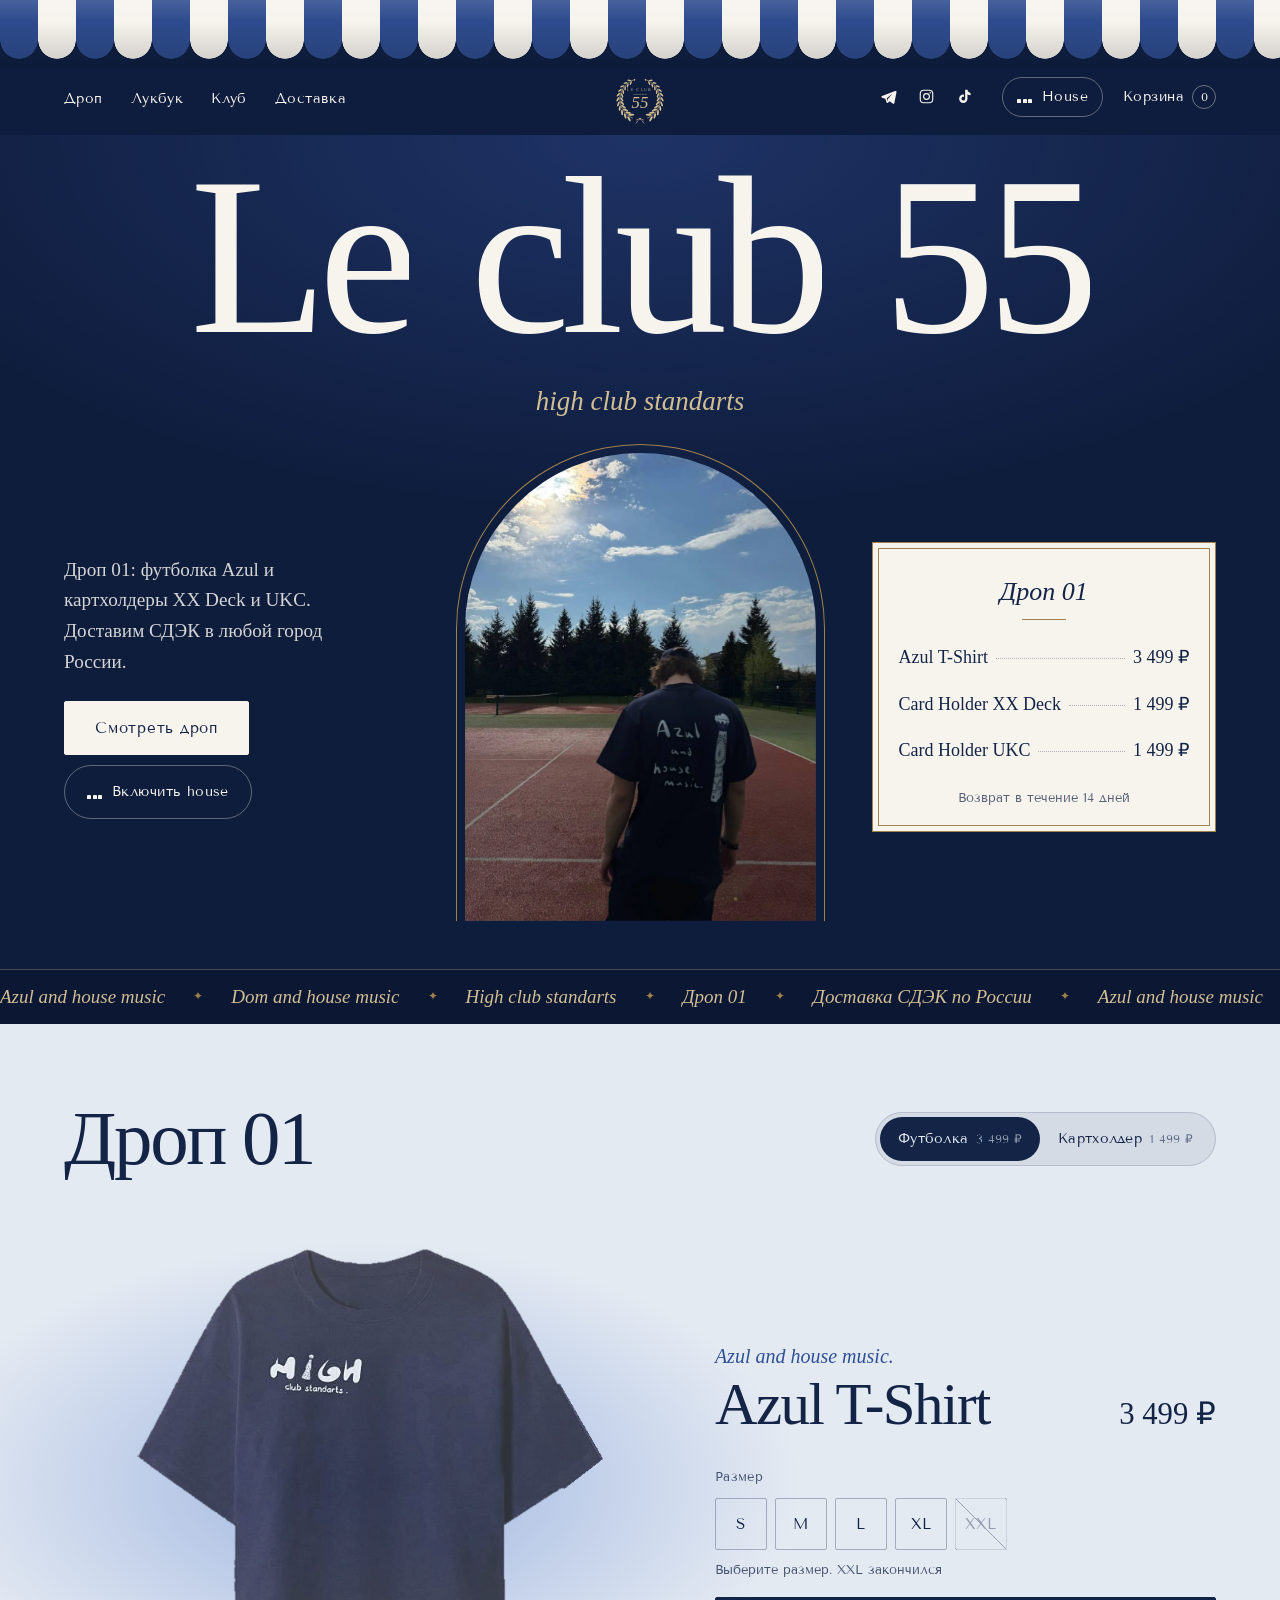
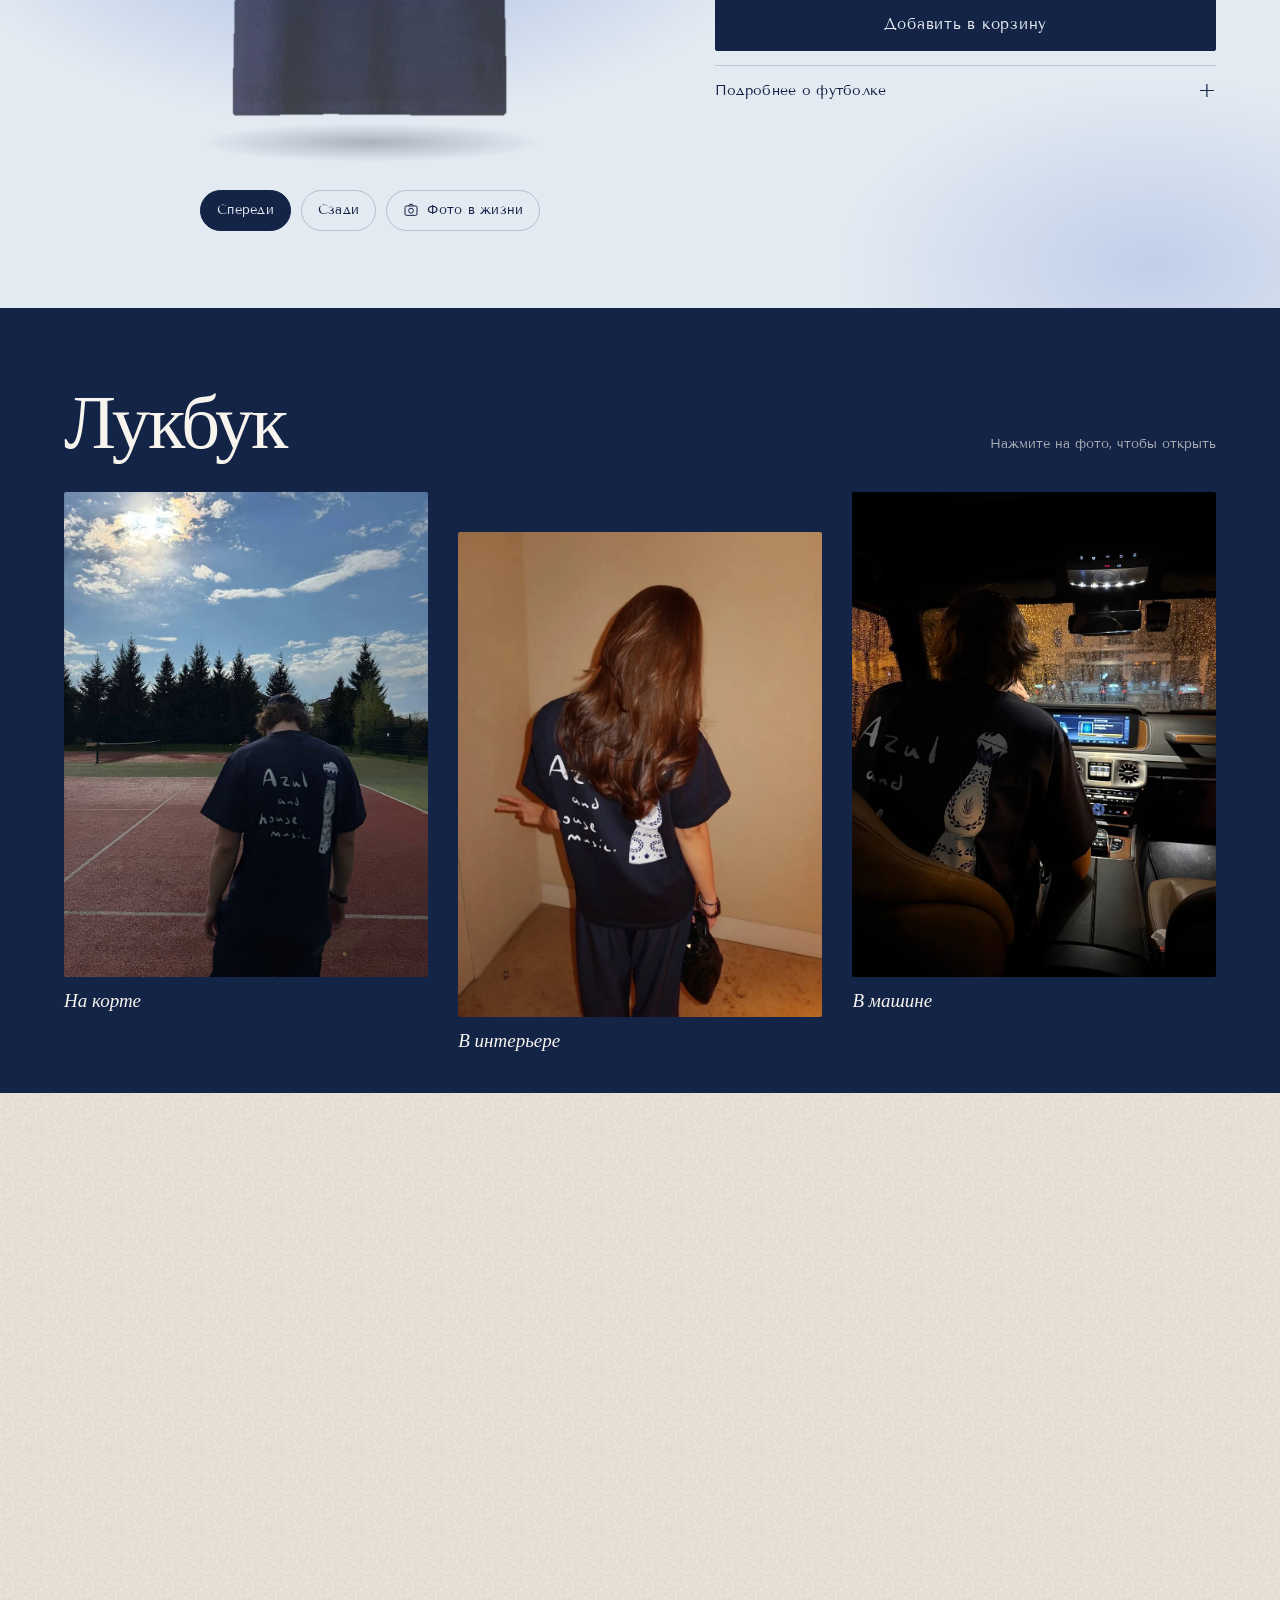
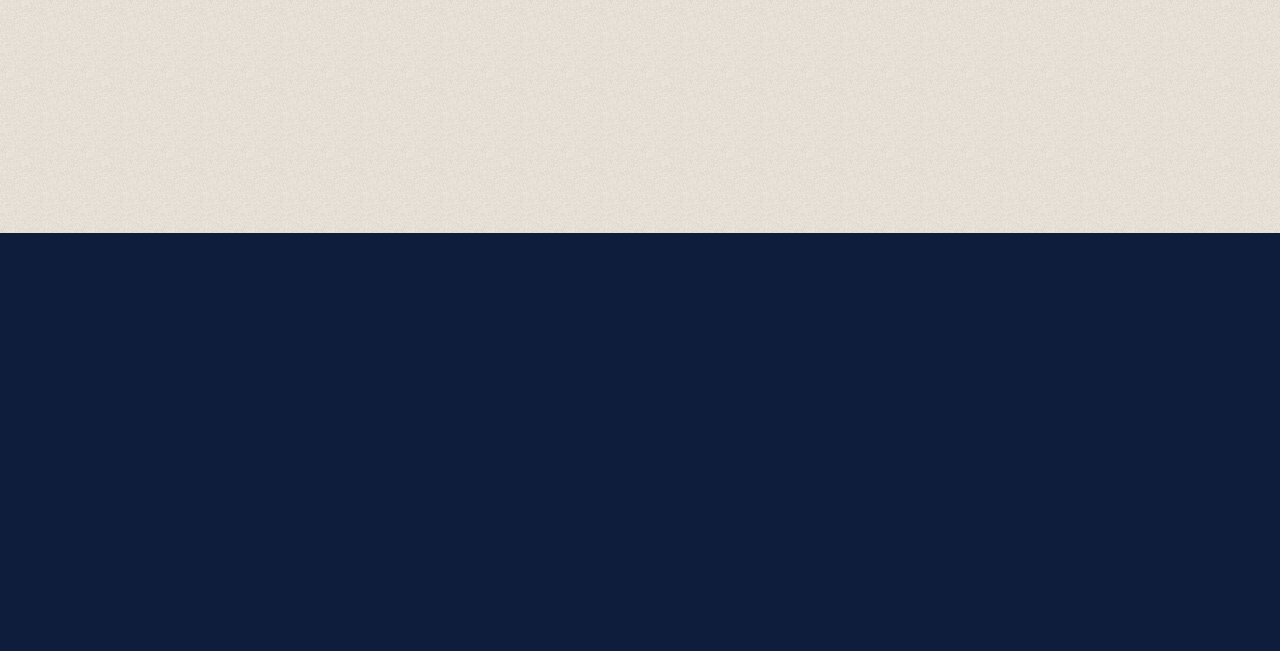
==== commit 3457515e: "Карточка «Дроп 01»: цены не переносятся на средних экранах Co-Authored-By: Claude Opus 5.5 <noreply@" ====
--- a/index.html
+++ b/index.html
@@ -166,11 +166,18 @@
   .carte{display:block;grid-column:3;grid-row:1;justify-self:end;width:min(100%,370px);padding:28px 26px 22px;color:var(--navy);background:var(--porcelain);border:1px solid var(--brass);outline:1px solid var(--brass);outline-offset:-7px;text-align:center}
   .marquee{margin-top:48px}
 }
+@media (min-width:900px) and (max-width:1199px){
+  .hero__grid{gap:28px}
+  .arch__frame{height:clamp(340px,46vh,480px)}
+  .carte{padding:22px 16px 18px}
+  .carte li button{font-size:16px}
+}
 .carte__title{margin:0 0 6px;font-style:italic;font-size:26px}
 .carte__rule{width:44px;height:1px;background:var(--brass);margin:0 auto 14px}
 .carte ul{list-style:none;margin:0;padding:0;text-align:left}
 .carte li button{display:flex;width:100%;align-items:baseline;gap:8px;padding:9px 0;font-size:18px;text-align:left}
-.carte li button i{flex:1;border-bottom:1px dotted var(--line-strong);transform:translateY(-4px)}
+.carte li button i{flex:1;min-width:10px;border-bottom:1px dotted var(--line-strong);transform:translateY(-4px)}
+.carte li button span:last-child{white-space:nowrap}
 .carte li button:hover span:first-child{font-style:italic}
 .carte__note{margin:14px 0 0;font-family:var(--sans);font-size:13px;opacity:.7}
 
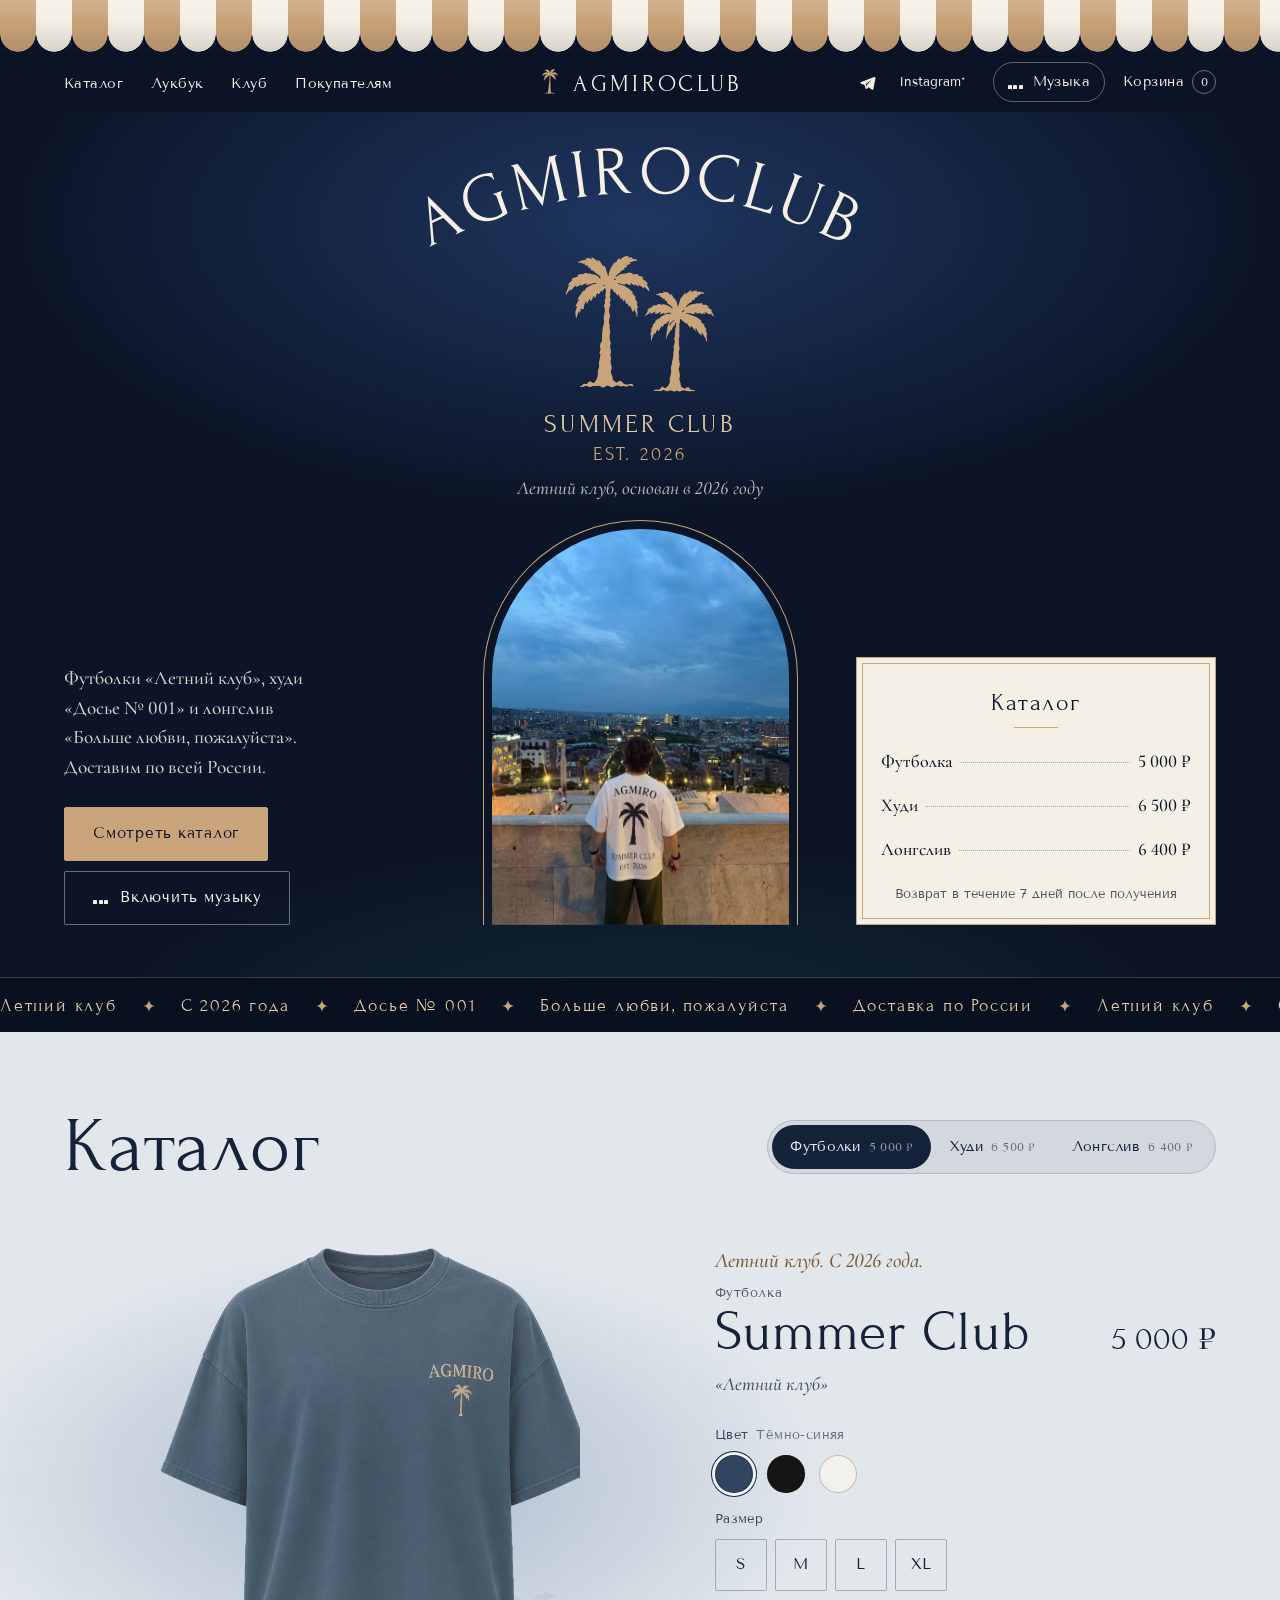
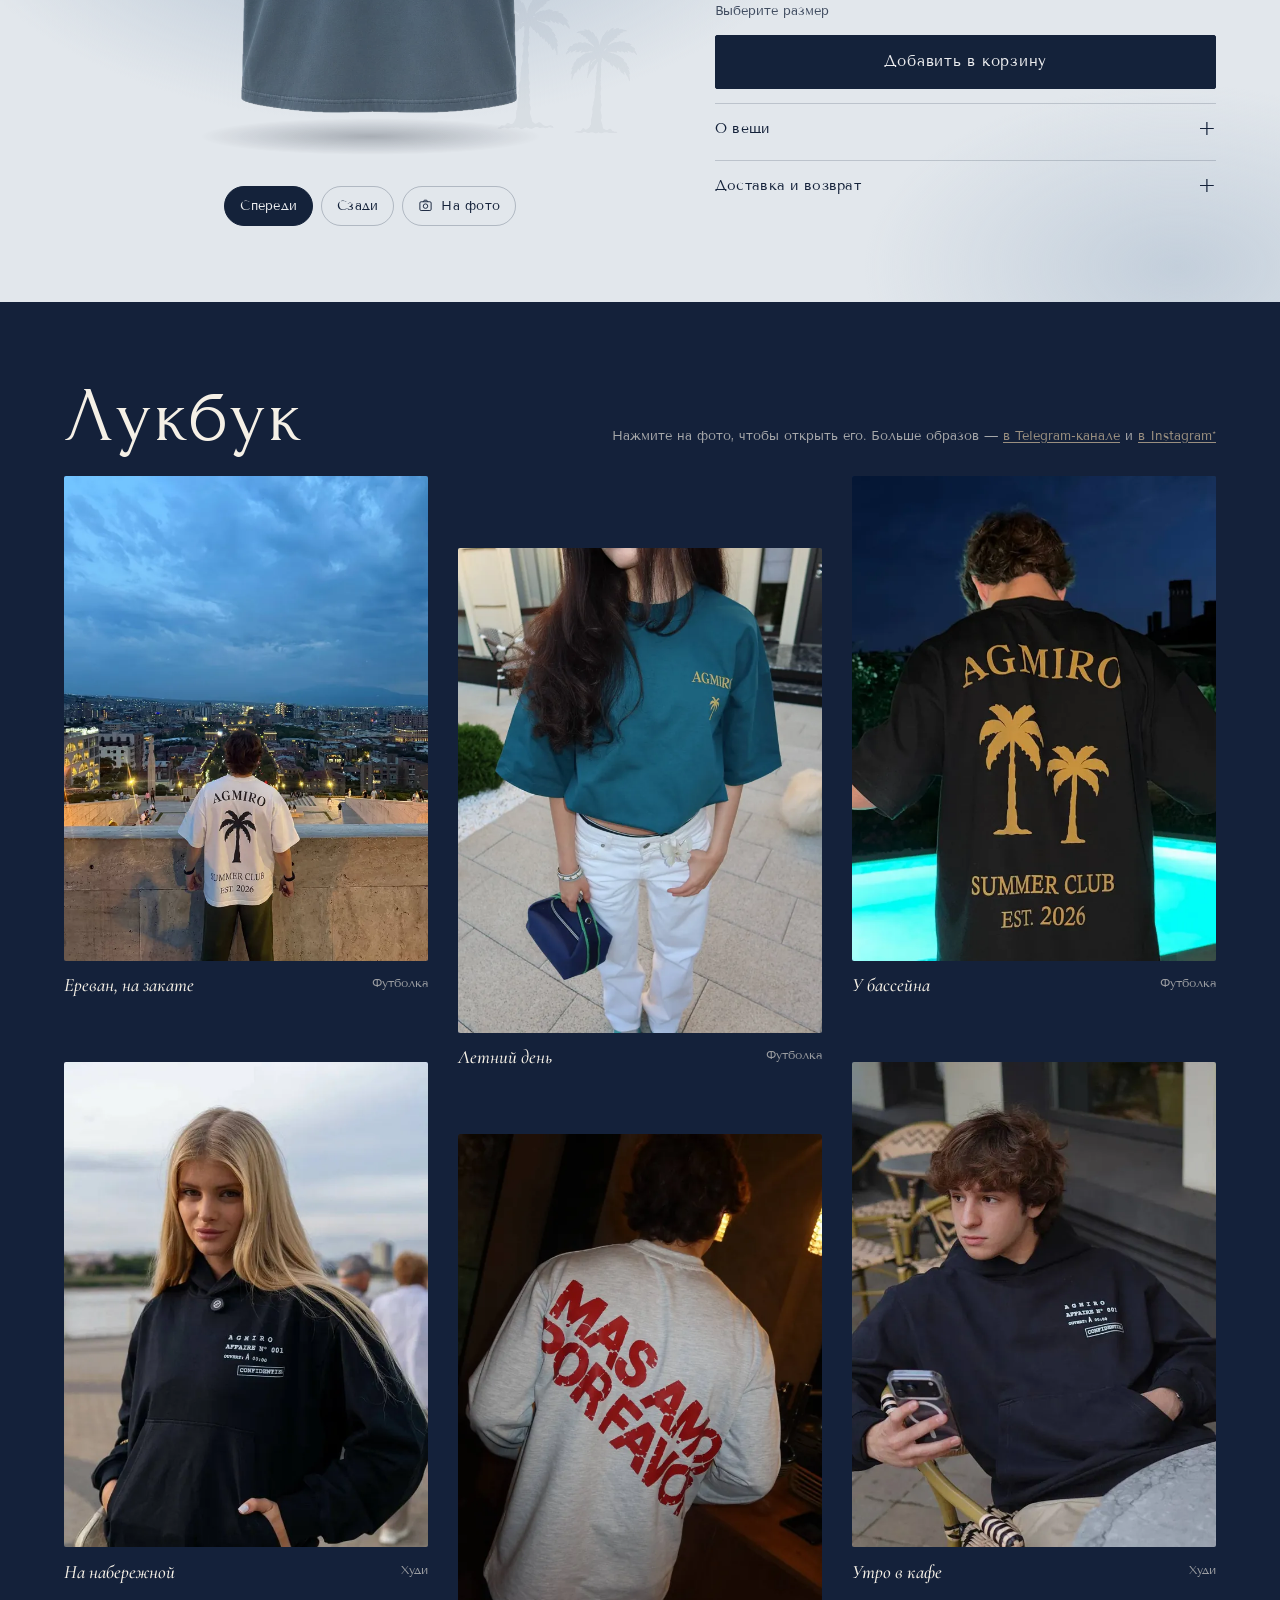
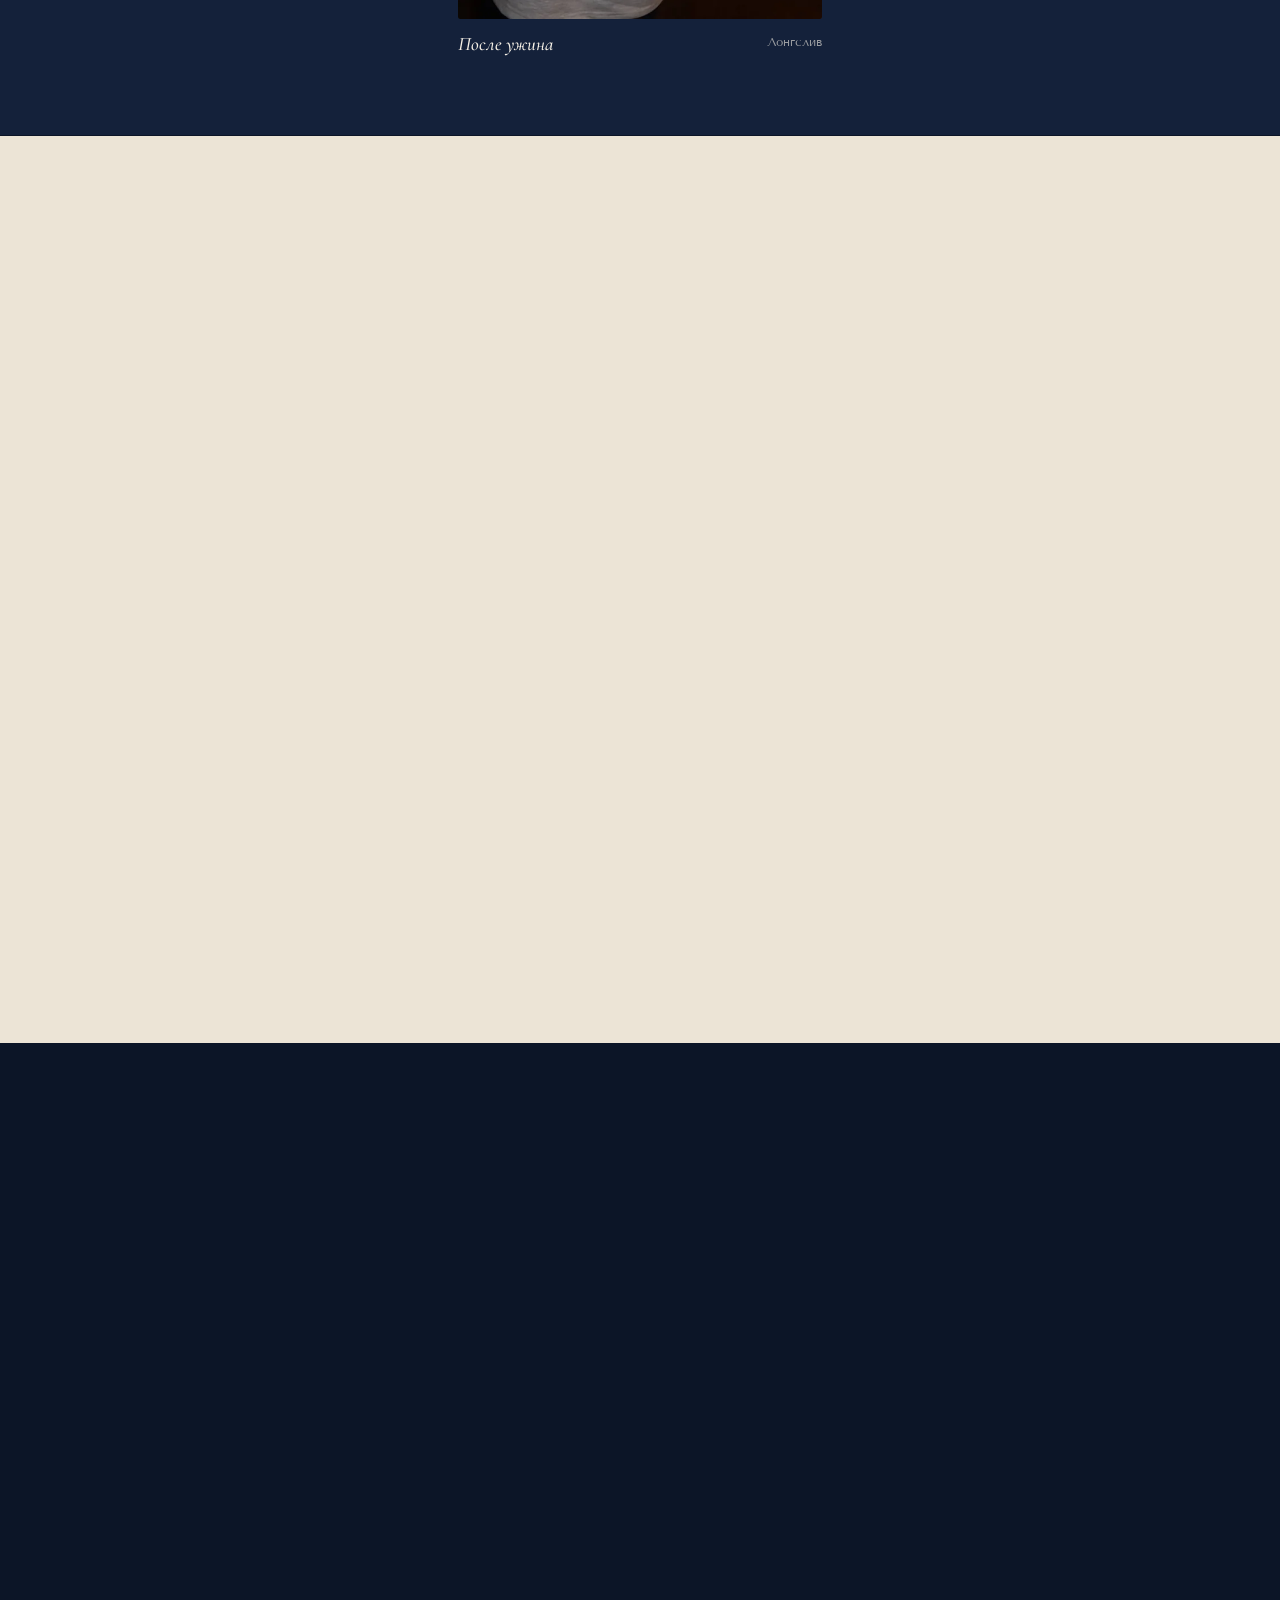
==== commit ff12976f: "Сайт AGMIROCLUB вместо Le club 55 Le club 55 убран по просьбе владельца (код остаётся в истории), AG" ====
--- a/index.html
+++ b/index.html
@@ -3,414 +3,440 @@
 <head>
 <meta charset="utf-8">
 <meta name="viewport" content="width=device-width, initial-scale=1, viewport-fit=cover">
-<title>Le club 55 — Azul T-Shirt и LeClub55 Card Holder · Дроп 01</title>
-<meta name="description" content="Le club 55 — high club standarts. Дроп 01: футболка Azul T-Shirt и картхолдеры XX Deck и UKC. Доставка СДЭК по всей России, возврат 14 дней.">
-<meta name="theme-color" content="#0F1D3D">
-<link rel="canonical" href="https://leclub55.ru/">
+<title>AGMIROCLUB — летний клуб. Футболки, худи и лонгсливы</title>
+<meta name="description" content="AGMIROCLUB — летний клуб с 2026 года. Футболки «Летний клуб», худи «Досье № 001» и лонгслив «Больше любви, пожалуйста». Доставка СДЭК по России.">
+<meta name="theme-color" content="#0C1527">
+<meta name="author" content="@mecenero">
+<link rel="canonical" href="https://mecenero1.github.io/leclub55/">
 <meta property="og:type" content="website">
 <meta property="og:locale" content="ru_RU">
-<meta property="og:site_name" content="Le club 55">
-<meta property="og:title" content="Le club 55 — Дроп 01">
-<meta property="og:description" content="Azul T-Shirt и LeClub55 Card Holder. High club standarts.">
-<meta property="og:url" content="https://leclub55.ru/">
-<meta property="og:image" content="https://leclub55.ru/img/look-court.webp">
+<meta property="og:site_name" content="AGMIROCLUB">
+<meta property="og:title" content="AGMIROCLUB — летний клуб">
+<meta property="og:description" content="Футболки, худи и лонгсливы AGMIROCLUB. Доставка по России.">
+<meta property="og:url" content="https://mecenero1.github.io/leclub55/">
+<meta property="og:image" content="https://mecenero1.github.io/leclub55/img/og.jpg">
+<meta property="og:image:width" content="1200">
+<meta property="og:image:height" content="630">
 <meta name="twitter:card" content="summary_large_image">
-<link rel="icon" href="data:image/svg+xml,%3Csvg xmlns='http://www.w3.org/2000/svg' viewBox='0 0 64 64'%3E%3Crect width='64' height='64' rx='14' fill='%23142447'/%3E%3Ctext x='32' y='43' text-anchor='middle' font-family='Georgia,serif' font-style='italic' font-size='30' fill='%23F7F4EE'%3E55%3C/text%3E%3C/svg%3E">
-<link rel="preconnect" href="https://fonts.googleapis.com">
-<link rel="preconnect" href="https://fonts.gstatic.com" crossorigin>
-<link href="https://fonts.googleapis.com/css2?family=Old+Standard+TT:ital,wght@0,400;0,700;1,400&family=Tenor+Sans&display=swap" rel="stylesheet">
-<link rel="preload" as="image" href="img/look-court.webp">
-
+<link rel="icon" href="img/favicon.svg" type="image/svg+xml">
+<link rel="apple-touch-icon" href="img/apple-touch-icon.png">
+<link rel="manifest" href="manifest.webmanifest">
+<link rel="preload" href="fonts/forum.woff2" as="font" type="font/woff2" crossorigin>
+<link rel="preload" href="fonts/cormorant-500.woff2" as="font" type="font/woff2" crossorigin>
+<link rel="preload" as="image" href="img/look-yerevan-640.webp" imagesrcset="img/look-yerevan-640.webp 640w, img/look-yerevan-1080.webp 1080w" imagesizes="(min-width: 900px) 420px, 62vw">
 <style>
-@property --bg{syntax:'<color>';inherits:true;initial-value:#E4EAF2}
-@property --glow{syntax:'<color>';inherits:true;initial-value:#9DB4E0}
-@property --fg{syntax:'<color>';inherits:true;initial-value:#142447}
-@property --accent{syntax:'<color>';inherits:true;initial-value:#2F4F96}
+@font-face{font-family:'Forum';src:url(fonts/forum.woff2) format('woff2');font-display:swap}
+@font-face{font-family:'Cormorant';src:url(fonts/cormorant-500.woff2) format('woff2');font-weight:400 500;font-display:swap}
+@font-face{font-family:'Cormorant';src:url(fonts/cormorant-700.woff2) format('woff2');font-weight:600 700;font-display:swap}
+@font-face{font-family:'Cormorant';src:url(fonts/cormorant-500i.woff2) format('woff2');font-style:italic;font-display:swap}
+@font-face{font-family:'Tenor';src:url(fonts/tenor.woff2) format('woff2');font-display:swap}
+@font-face{font-family:'PT Mono';src:url(fonts/ptmono.woff2) format('woff2');font-display:swap}
 
 :root{
-  --night:#0F1D3D;
-  --navy:#142447;
-  --awning:#2E4C8E;
-  --linen:#ECE6DA;
-  --porcelain:#F7F4EE;
-  --brass:#A1824A;
-  --brass-light:#D2BE93;
-  --bordeaux:#8A2B3D;
-  --line:rgba(20,36,71,.16);
-  --line-strong:rgba(20,36,71,.32);
-  --serif:'Old Standard TT','Lora',Georgia,'Times New Roman',serif;
-  --sans:'Tenor Sans','Helvetica Neue',Arial,sans-serif;
+  --ink:#0C1527;
+  --night:#14213A;
+  --lagoon:#1E3254;
+  --sand:#C9A47A;
+  --sand-light:#E2CBA6;
+  --ivory:#F5F0E6;
+  --linen:#ECE4D6;
+  --red:#A3242C;
+  --line:rgba(12,21,39,.15);
+  --line-strong:rgba(12,21,39,.32);
+  --display:'Forum','Cormorant',Georgia,serif;
+  --serif:'Cormorant',Georgia,'Times New Roman',serif;
+  --sans:'Tenor','Cormorant','Helvetica Neue',Arial,sans-serif;
+  --mono:'PT Mono','Courier New',monospace;
   --pad:clamp(18px,5vw,72px);
   --maxw:1320px;
-  --stripe:28px;
+  --stripe:26px;
   --ease:cubic-bezier(.2,.75,.15,1);
   --spring:cubic-bezier(.34,1.4,.5,1);
   --dock-h:0px;
 }
-@media (min-width:900px){:root{--stripe:38px}}
+@media (min-width:900px){:root{--stripe:36px}}
 @media (max-width:899px){:root{--dock-h:calc(84px + env(safe-area-inset-bottom))}}
 
 *,*::before,*::after{box-sizing:border-box}
-html{-webkit-text-size-adjust:100%;scroll-behavior:smooth;scroll-padding-top:20px;background:var(--night)}
-@media (min-width:900px){html{scroll-padding-top:76px}}
-body{margin:0;color:var(--navy);font-family:var(--serif);font-size:18px;line-height:1.6;background:var(--night);-webkit-font-smoothing:antialiased;text-rendering:optimizeLegibility;-webkit-tap-highlight-color:transparent}
+html{-webkit-text-size-adjust:100%;scroll-behavior:smooth;scroll-padding-top:16px;background:var(--ink)}
+@media (min-width:900px){html{scroll-padding-top:74px}}
+body{margin:0;color:var(--ink);font-family:var(--serif);font-weight:500;font-size:19px;line-height:1.55;background:var(--ink);-webkit-font-smoothing:antialiased;text-rendering:optimizeLegibility;-webkit-tap-highlight-color:transparent;font-variant-numeric:lining-nums}
 body.is-locked{overflow:hidden}
 img{display:block;max-width:100%;height:auto}
 a{color:inherit;text-decoration-thickness:1px;text-underline-offset:.18em}
 button{font:inherit;color:inherit;background:none;border:0;padding:0;cursor:pointer}
-:focus-visible{outline:2px solid var(--brass-light);outline-offset:3px}
-.visually-hidden{position:absolute!important;width:1px;height:1px;overflow:hidden;clip:rect(0 0 0 0);white-space:nowrap}
-.skip{position:absolute;left:12px;top:-60px;z-index:200;background:var(--porcelain);color:var(--navy);padding:10px 16px;font-family:var(--sans);font-size:14px}
+:focus-visible{outline:2px solid var(--sand);outline-offset:3px}
+[hidden]{display:none!important}
+.vh{position:absolute!important;width:1px;height:1px;overflow:hidden;clip:rect(0 0 0 0);white-space:nowrap}
+.skip{position:absolute;left:12px;top:-60px;z-index:200;background:var(--ivory);color:var(--ink);padding:10px 16px;font-family:var(--sans);font-size:14px}
 .skip:focus{top:12px}
-.ui{font-family:var(--sans);font-size:14px;letter-spacing:.03em}
-.paper{background-image:url("[data-uri]")}
 main{overflow-x:clip}
+.ico{width:1em;height:1em;display:inline-block;vertical-align:-.12em;fill:currentColor}
 
 /* ================= AWNING ================= */
-.awning-shade{position:relative;z-index:3;padding-top:env(safe-area-inset-top);background:linear-gradient(var(--awning),var(--awning)) 0 0/100% env(safe-area-inset-top) no-repeat}
-.awning-shade::after{content:"";position:absolute;left:0;right:0;top:100%;height:12px;background:linear-gradient(rgba(0,0,0,.22),rgba(0,0,0,0));pointer-events:none}
-.awning{
-  height:calc(30px + var(--stripe)/2);
-  background:
-    linear-gradient(180deg,rgba(255,255,255,.12),rgba(0,0,0,0) 35%,rgba(0,0,0,.14) 100%),
-    repeating-linear-gradient(90deg,var(--awning) 0 var(--stripe),var(--porcelain) var(--stripe) calc(var(--stripe)*2));
+.awning-wrap{position:relative;z-index:3;padding-top:env(safe-area-inset-top);background:linear-gradient(var(--sand),var(--sand)) 0 0/100% env(safe-area-inset-top) no-repeat}
+.awning-wrap::after{content:"";position:absolute;left:0;right:0;top:100%;height:12px;background:linear-gradient(rgba(0,0,0,.28),rgba(0,0,0,0));pointer-events:none}
+.awning{height:calc(26px + var(--stripe)/2);transform-origin:50% 0;
+  background:linear-gradient(180deg,rgba(255,255,255,.14),rgba(0,0,0,0) 35%,rgba(0,0,0,.12)),repeating-linear-gradient(90deg,var(--sand) 0 var(--stripe),var(--ivory) var(--stripe) calc(var(--stripe)*2));
   -webkit-mask:radial-gradient(circle at 50% 0,#000 calc(var(--stripe)/2 - .6px),transparent calc(var(--stripe)/2)) 0 100%/var(--stripe) calc(var(--stripe)/2) repeat-x,linear-gradient(#000 0 0) 0 0/100% calc(100% - var(--stripe)/2 + 1px) no-repeat;
-          mask:radial-gradient(circle at 50% 0,#000 calc(var(--stripe)/2 - .6px),transparent calc(var(--stripe)/2)) 0 100%/var(--stripe) calc(var(--stripe)/2) repeat-x,linear-gradient(#000 0 0) 0 0/100% calc(100% - var(--stripe)/2 + 1px) no-repeat;
-  transform-origin:50% 0;
-}
-@media (min-width:900px){.awning{height:calc(40px + var(--stripe)/2)}}
+          mask:radial-gradient(circle at 50% 0,#000 calc(var(--stripe)/2 - .6px),transparent calc(var(--stripe)/2)) 0 100%/var(--stripe) calc(var(--stripe)/2) repeat-x,linear-gradient(#000 0 0) 0 0/100% calc(100% - var(--stripe)/2 + 1px) no-repeat}
+@media (min-width:900px){.awning{height:calc(34px + var(--stripe)/2)}}
 
 /* ================= HEADER ================= */
-.site-header{position:relative;z-index:40;color:var(--porcelain);background:var(--night)}
-@media (min-width:900px){.site-header{position:sticky;top:0;background:rgba(15,29,61,.97)}}
-.site-header__inner{max-width:calc(var(--maxw) + var(--pad)*2);margin:0 auto;padding:10px var(--pad);display:grid;grid-template-columns:1fr auto 1fr;align-items:center;gap:14px}
+.site-header{position:relative;z-index:40;color:var(--ivory);background:var(--ink)}
+@media (min-width:900px){.site-header{position:sticky;top:0;background:rgba(12,21,39,.97)}}
+.hdr{max-width:calc(var(--maxw) + var(--pad)*2);margin:0 auto;padding:10px var(--pad);display:grid;grid-template-columns:1fr auto;align-items:center;gap:14px}
 .nav-desk{display:none;list-style:none;margin:0;padding:0;gap:28px}
 .nav-desk a{font-family:var(--sans);font-size:14px;letter-spacing:.03em;text-decoration:none;padding:6px 0;background:linear-gradient(currentColor,currentColor) 0 100%/0 1px no-repeat;transition:background-size .35s var(--ease)}
 .nav-desk a:hover{background-size:100% 1px}
-.social-mini{display:flex;list-style:none;margin:0;padding:0;gap:4px}
+.brand{display:inline-flex;align-items:center;gap:10px;text-decoration:none;color:var(--ivory)}
+.brand svg{width:26px;height:26px;fill:var(--sand)}
+.brand span{font-family:var(--display);font-size:22px;letter-spacing:.14em;line-height:1;padding-top:3px}
+.hdr-right{display:flex;justify-content:flex-end;align-items:center;gap:18px}
+.social-mini{display:none;list-style:none;margin:0;padding:0;gap:4px}
 .social-mini a{display:grid;place-items:center;width:34px;height:34px;border-radius:50%;transition:background .25s,color .25s}
-.social-mini a:hover{background:var(--porcelain);color:var(--navy)}
+.social-mini a:hover{background:var(--ivory);color:var(--ink)}
 .social-mini svg{width:17px;height:17px}
-.brand{display:block;color:var(--brass-light);line-height:0}
-.crest{width:100%;height:100%;display:block}
-.brand .crest{width:48px;height:48px}
-.head-right{display:flex;justify-content:flex-end;align-items:center;gap:20px}
-.head-right .social-mini{display:none}
-.cart-toggle{display:inline-flex;align-items:center;gap:8px;padding:8px 0}
-.cart-count{display:inline-grid;place-items:center;min-width:24px;height:24px;padding:0 6px;border-radius:12px;border:1px solid rgba(247,244,238,.4);font-family:var(--sans);font-size:12px;letter-spacing:0;transition:background .3s,color .3s,border-color .3s}
-.cart-count.has-items{background:var(--porcelain);color:var(--navy);border-color:var(--porcelain)}
+.cart-toggle{display:inline-flex;align-items:center;gap:8px;padding:8px 0;font-family:var(--sans);font-size:14px;letter-spacing:.03em}
+.cart-count{display:inline-grid;place-items:center;min-width:24px;height:24px;padding:0 6px;border-radius:12px;border:1px solid rgba(245,240,230,.4);font-family:var(--sans);font-size:12px;letter-spacing:0;transition:background .3s,color .3s,border-color .3s}
+.cart-count.has-items{background:var(--sand);color:var(--ink);border-color:var(--sand)}
 .bump{animation:bump .55s var(--spring)}
 @keyframes bump{40%{transform:scale(1.45)}}
-.house-btn{display:inline-flex;align-items:center;gap:10px;font-family:var(--sans);font-size:14px;letter-spacing:.03em;padding:8px 14px;border-radius:999px;border:1px solid rgba(247,244,238,.35);transition:background .3s,color .3s,border-color .3s}
-.house-btn:hover{border-color:var(--porcelain)}
-.house-btn[aria-pressed="true"]{background:var(--porcelain);color:var(--navy);border-color:var(--porcelain)}
+.house-btn{display:none;align-items:center;gap:10px;font-family:var(--sans);font-size:14px;letter-spacing:.03em;padding:8px 14px;border-radius:999px;border:1px solid rgba(245,240,230,.35);transition:background .3s,color .3s,border-color .3s}
+.house-btn:hover{border-color:var(--ivory)}
+.house-btn[aria-pressed="true"]{background:var(--ivory);color:var(--ink);border-color:var(--ivory)}
 .eq{display:inline-flex;align-items:flex-end;gap:2px;height:13px;width:15px}
 .eq i{flex:1;background:currentColor;height:100%;border-radius:1px;transform-origin:bottom;transform:scaleY(.3)}
 html.house-on .eq i{animation:eq .9s ease-in-out infinite}
 html.house-on .eq i:nth-child(2){animation-delay:-.3s;animation-duration:.7s}
 html.house-on .eq i:nth-child(3){animation-delay:-.55s;animation-duration:1.1s}
 @keyframes eq{0%,100%{transform:scaleY(.25)}50%{transform:scaleY(1)}}
-.desk-only{display:none}
 @media (min-width:900px){
+  .hdr{grid-template-columns:1fr auto 1fr}
   .nav-desk{display:flex}
-  .site-header__inner>.social-mini{display:none}
-  .head-right .social-mini{display:flex}
-  .desk-only{display:inline-flex}
-  .brand .crest{width:56px;height:56px}
+  .social-mini,.house-btn{display:flex}
+  .brand span{font-size:24px}
 }
 
 /* ================= BUTTONS ================= */
-.btn{display:inline-flex;align-items:center;justify-content:center;gap:12px;min-height:54px;padding:0 30px;font-family:var(--sans);font-size:15px;letter-spacing:.05em;text-decoration:none;color:var(--porcelain);background:var(--navy);border:1px solid var(--navy);border-radius:2px;transition:background .3s,color .3s,border-color .3s,transform .2s,opacity .3s}
+.btn{display:inline-flex;align-items:center;justify-content:center;gap:12px;min-height:54px;padding:0 28px;font-family:var(--sans);font-size:15px;letter-spacing:.05em;text-decoration:none;color:var(--ivory);background:var(--ink);border:1px solid var(--ink);border-radius:2px;transition:background .3s,color .3s,border-color .3s,transform .2s,opacity .3s;text-align:center}
 .btn:active{transform:scale(.98)}
-.btn--light{background:var(--porcelain);color:var(--navy);border-color:var(--porcelain)}
-.btn--light:hover{background:#fff}
-.btn--ghost{background:transparent;color:var(--navy);border-color:var(--line-strong)}
-.btn--ghost:hover{background:var(--navy);color:var(--porcelain);border-color:var(--navy)}
+.btn--sand{background:var(--sand);color:var(--ink);border-color:var(--sand)}
+.btn--sand:hover{background:var(--sand-light);border-color:var(--sand-light)}
+.btn--ghost{background:transparent;color:var(--ink);border-color:var(--line-strong)}
+.btn--ghost:hover{background:var(--ink);color:var(--ivory);border-color:var(--ink)}
+.btn--ghost-light{background:transparent;color:var(--ivory);border-color:rgba(245,240,230,.4)}
+.btn--ghost-light:hover{background:var(--ivory);color:var(--ink);border-color:var(--ivory)}
 .btn--wide{width:100%}
 .btn[disabled]{opacity:.4;cursor:not-allowed}
 .shake{animation:shake .45s}
 @keyframes shake{20%,60%{transform:translateX(-6px)}40%,80%{transform:translateX(6px)}}
 
 /* ================= HERO ================= */
-.hero{position:relative;color:var(--porcelain);background:radial-gradient(90% 60% at 50% 0%,#1E3366 0%,rgba(15,29,61,0) 70%),var(--night);padding:6px var(--pad) 0;overflow:hidden}
-.wordmark{margin:0;text-align:center;font-weight:400;font-size:clamp(60px,17.6vw,250px);line-height:.9;letter-spacing:-.04em;white-space:nowrap}
-.wm-line{display:inline-block;overflow:hidden;padding:0 .03em .08em;vertical-align:bottom}
-.wm-line>span{display:inline-block;background:linear-gradient(100deg,var(--porcelain) 0 42%,var(--brass-light) 50%,var(--porcelain) 58% 100%) 100% 0/300% 100%;-webkit-background-clip:text;background-clip:text;color:transparent}
-.tagline{margin:.15em 0 0;text-align:center;font-style:italic;font-size:clamp(19px,2.2vw,27px);color:var(--brass-light)}
-.hero__grid{max-width:var(--maxw);margin:18px auto 0;display:grid;justify-items:center;gap:20px}
+.hero{position:relative;color:var(--ivory);background:radial-gradient(70% 45% at 50% 12%,#1F3660 0%,rgba(12,21,39,0) 70%),radial-gradient(60% 30% at 50% 100%,rgba(46,196,182,.10),rgba(12,21,39,0) 70%),var(--ink);padding:6px var(--pad) 0;overflow:hidden;text-align:center}
+.emblem{position:relative;max-width:820px;margin:0 auto}
+.arc{display:block;width:100%;height:auto;overflow:visible}
+.arc text{font-family:var(--display);fill:var(--ivory);letter-spacing:.06em}
+.palms{display:block;width:clamp(120px,30vw,250px);height:auto;margin:clamp(-26px,-2.4vw,-12px) auto 0;fill:var(--sand);transform-origin:50% 100%}
+.club-line{margin:14px 0 0;font-family:var(--display);font-size:clamp(20px,2.6vw,32px);letter-spacing:.12em;line-height:1.15;color:var(--sand-light)}
+.club-line span{display:block;font-size:.72em;letter-spacing:.16em;margin-top:4px;color:var(--sand)}
+.club-ru{margin:8px 0 0;font-style:italic;font-size:clamp(16px,1.6vw,19px);color:rgba(245,240,230,.72)}
+.hero__grid{max-width:var(--maxw);margin:22px auto 0;display:grid;justify-items:center;gap:20px}
 .arch{margin:0}
-.arch__frame{position:relative;height:clamp(240px,38svh,560px);aspect-ratio:3/4}
-.arch__frame::before{content:"";position:absolute;inset:-9px -9px 0;border:1px solid var(--brass);border-bottom:0;border-radius:999px 999px 0 0;pointer-events:none}
-.arch__img{position:relative;width:100%;height:100%;border-radius:999px 999px 0 0;overflow:hidden;background:#1E3366;transform:translateZ(0)}
-.arch__img::after{content:"";position:absolute;inset:-1px;background:var(--night);transform-origin:50% 0;transform:scaleY(0);pointer-events:none}
-.arch__img img{width:100%;height:100%;object-fit:cover;object-position:50% 40%}
-.hero__intro{text-align:center}
-.hero__lede{display:none;margin:0 0 24px;max-width:30ch;font-size:clamp(18px,1.5vw,21px);color:rgba(247,244,238,.85)}
+.arch__frame{position:relative;height:clamp(240px,34vh,560px);height:clamp(240px,34svh,560px);aspect-ratio:3/4}
+.arch__frame::before{content:"";position:absolute;inset:-9px -9px 0;border:1px solid var(--sand);border-bottom:0;border-radius:999px 999px 0 0;pointer-events:none}
+.arch__img{position:relative;width:100%;height:100%;border-radius:999px 999px 0 0;overflow:hidden;background:var(--lagoon);transform:translateZ(0)}
+.arch__img::after{content:"";position:absolute;inset:-1px;background:var(--ink);transform-origin:50% 0;transform:scaleY(0);pointer-events:none}
+.arch__img img{width:100%;height:100%;object-fit:cover;object-position:50% 62%}
+.hero__lede{display:none;margin:0 0 24px;max-width:30ch;font-size:clamp(19px,1.5vw,22px);color:rgba(245,240,230,.86)}
 .hero__actions{display:flex;flex-wrap:wrap;justify-content:center;gap:10px}
-@media (max-width:899px){.hero__actions .btn,.hero__actions .house-btn{padding:0 18px!important;font-size:14px;min-height:50px!important}}
 .carte{display:none}
-.marquee{margin:22px calc(var(--pad)*-1) 0;border-top:1px solid rgba(210,190,147,.3);background:#0B1733;overflow:hidden;white-space:nowrap;padding:12px 0}
-.marquee__track{display:inline-flex;animation:marquee 36s linear infinite;will-change:transform}
-.marquee.is-paused .marquee__track,.is-offscreen .marquee__track{animation-play-state:paused}
-.marquee__track span{font-style:italic;font-size:19px;color:var(--brass-light);padding-right:28px}
-.marquee__track span::after{content:"✦";font-style:normal;font-size:12px;margin-left:28px;color:var(--brass);vertical-align:3px}
+.marquee{margin:24px calc(var(--pad)*-1) 0;border-top:1px solid rgba(201,164,122,.3);background:#09101F;overflow:hidden;white-space:nowrap;padding:12px 0}
+.marquee__track{display:inline-flex;align-items:center;animation:marquee 40s linear infinite;will-change:transform}
+.marquee__track span{font-family:var(--display);font-size:18px;letter-spacing:.1em;color:var(--sand-light)}
+.marquee__track svg{width:12px;height:12px;margin:0 26px;fill:var(--sand)}
+.is-offscreen .marquee__track{animation-play-state:paused}
 @keyframes marquee{to{transform:translateX(-50%)}}
+@media (max-width:899px){.hero__actions .btn{padding:0 20px;min-height:50px;font-size:14px}}
 @media (min-width:900px){
-  .hero{padding-top:20px}
-  .hero__grid{grid-template-columns:1fr auto 1fr;align-items:center;gap:56px;margin-top:30px}
+  .hero{padding-top:14px}
+  .emblem{max-width:600px}
+  .palms{width:200px}
+  .club-line{font-size:26px;margin-top:10px}
+  .hero__grid{grid-template-columns:1fr auto 1fr;align-items:end;gap:56px;margin-top:26px}
   .hero__intro{grid-column:1;grid-row:1;justify-self:start;text-align:left}
   .hero__lede{display:block}
   .hero__actions{justify-content:flex-start}
   .arch{grid-column:2;grid-row:1}
-  .arch__frame{height:clamp(380px,52vh,560px)}
-  .carte{display:block;grid-column:3;grid-row:1;justify-self:end;width:min(100%,370px);padding:28px 26px 22px;color:var(--navy);background:var(--porcelain);border:1px solid var(--brass);outline:1px solid var(--brass);outline-offset:-7px;text-align:center}
-  .marquee{margin-top:48px}
+  .arch__frame{height:clamp(340px,44vh,520px)}
+  .carte{display:block;grid-column:3;grid-row:1;justify-self:end;width:min(100%,360px);padding:26px 24px 20px;color:var(--ink);background:var(--ivory);border:1px solid var(--sand);outline:1px solid var(--sand);outline-offset:-7px;text-align:center}
+  .marquee{margin-top:52px}
 }
-@media (min-width:900px) and (max-width:1199px){
-  .hero__grid{gap:28px}
-  .arch__frame{height:clamp(340px,46vh,480px)}
-  .carte{padding:22px 16px 18px}
-  .carte li button{font-size:16px}
-}
-.carte__title{margin:0 0 6px;font-style:italic;font-size:26px}
-.carte__rule{width:44px;height:1px;background:var(--brass);margin:0 auto 14px}
+@media (min-width:900px) and (max-width:1199px){.hero__grid{gap:28px}.carte{padding:22px 16px 18px}.carte li button{font-size:17px}}
+.carte__title{margin:0 0 6px;font-family:var(--display);font-size:24px;letter-spacing:.06em}
+.carte__rule{width:44px;height:1px;background:var(--sand);margin:0 auto 12px}
 .carte ul{list-style:none;margin:0;padding:0;text-align:left}
-.carte li button{display:flex;width:100%;align-items:baseline;gap:8px;padding:9px 0;font-size:18px;text-align:left}
+.carte li button{display:flex;width:100%;align-items:baseline;gap:8px;padding:8px 0;font-size:18px;text-align:left}
+.carte li button span:first-child{max-width:70%}
 .carte li button i{flex:1;min-width:10px;border-bottom:1px dotted var(--line-strong);transform:translateY(-4px)}
 .carte li button span:last-child{white-space:nowrap}
 .carte li button:hover span:first-child{font-style:italic}
-.carte__note{margin:14px 0 0;font-family:var(--sans);font-size:13px;opacity:.7}
-
-/* Hero load sequence */
+.carte__note{margin:12px 0 0;font-family:var(--sans);font-size:13px;opacity:.7}
+
+/* hero load sequence (one orchestrated moment) */
 @media (prefers-reduced-motion:no-preference){
   .awning{animation:unroll 1s cubic-bezier(.7,0,.2,1) both}
-  .wm-line>span{animation:rise 1.1s var(--ease) .4s both,sheen 1.6s ease-in-out 2.2s both}
-  .wm-line:nth-child(2)>span{animation-delay:.5s,2.35s}
-  .wm-line:nth-child(3)>span{animation-delay:.6s,2.5s}
-  .tagline{animation:fade .9s ease .9s both}
-  .arch__img::after{animation:uncover 1.3s cubic-bezier(.7,0,.2,1) .6s both}
-  .arch__img img{animation:settle 1.8s var(--ease) .6s both}
-  .arch__frame::before{animation:fade 1s ease 1.3s both}
-  .hero__intro,.carte{animation:fade 1s ease 1.2s both}
+  .arc{animation:rise 1.1s var(--ease) .35s both}
+  .palms{animation:grow 1.2s var(--ease) .65s both}
+  .club-line,.club-ru{animation:fade .9s ease 1s both}
+  .arch__img::after{animation:uncover 1.3s cubic-bezier(.7,0,.2,1) .7s both}
+  .arch__img img{animation:settle 1.8s var(--ease) .7s both}
+  .arch__frame::before,.hero__intro,.carte{animation:fade 1s ease 1.3s both}
 }
 @keyframes unroll{from{transform:scaleY(0)}to{transform:scaleY(1)}}
-@keyframes rise{from{transform:translateY(105%)}to{transform:none}}
+@keyframes rise{from{opacity:0;transform:translateY(28px)}to{opacity:1;transform:none}}
+@keyframes grow{from{opacity:0;transform:scaleY(.2)}to{opacity:1;transform:none}}
 @keyframes fade{from{opacity:0}to{opacity:1}}
 @keyframes uncover{from{transform:scaleY(1)}to{transform:scaleY(0)}}
 @keyframes settle{from{transform:scale(1.14)}to{transform:none}}
-@keyframes sheen{from{background-position:100% 0}to{background-position:0 0}}
 
 /* ================= SHOP ================= */
-.shop{position:relative;isolation:isolate;contain:paint;color:var(--fg);background:var(--bg);padding:clamp(36px,6vw,80px) var(--pad) clamp(40px,6vw,90px);overflow:hidden;--gx:50%;--gy:26%}
-.shop[data-theme="tee"]{--bg:#E4EAF2;--glow:#9DB4E0;--fg:#142447;--accent:#2F4F96}
-.shop[data-theme="xx-black"]{--bg:#111529;--glow:#3552A3;--fg:#F4EFE6;--accent:#D2BE93}
-.shop[data-theme="xx-white"]{--bg:#ECE7DD;--glow:#B7C6E9;--fg:#142447;--accent:#A1824A}
-.shop[data-theme="ukc-pink"]{--bg:#EBD9D6;--glow:#D69EA8;--fg:#3B1A24;--accent:#8E4B57}
-.shop[data-theme="ukc-orange"]{--bg:#24120A;--glow:#D9581F;--fg:#F7EADF;--accent:#F2A46E}
+.shop{position:relative;isolation:isolate;contain:paint;color:var(--fg,#14223A);background:#E2E7EC;padding:clamp(34px,6vw,80px) var(--pad) clamp(40px,6vw,90px);--gx:50%;--gy:28%}
+@media (min-width:900px){.shop{--gx:30%;--gy:52%}}
+.shop[data-theme="navy"]{--fg:#14223A;--accent:#7A5A34;--chip:#14223A}
+.shop[data-theme="sand"]{--fg:#18140F;--accent:#7E5B33}
+.shop[data-theme="night"]{--fg:#F5F0E6;--accent:#E2CBA6}
+.shop[data-theme="studio"]{--fg:#11141B;--accent:#4C463E}
+.shop[data-theme="stone"]{--fg:#1C1B1E;--accent:#9E2A2F}
 .bgl{position:absolute;left:0;top:0;width:50%;height:50%;transform:scale(2);transform-origin:0 0;z-index:0;opacity:0;transition:opacity .5s ease;pointer-events:none;
-  background:radial-gradient(48% 38% at var(--gx) var(--gy),var(--lg),rgba(0,0,0,0) 72%),radial-gradient(35% 30% at 90% 95%,var(--lg2),rgba(0,0,0,0) 70%),var(--lb)}
+  background:radial-gradient(48% 38% at var(--gx) var(--gy),var(--lg),rgba(0,0,0,0) 72%),radial-gradient(35% 30% at 92% 96%,var(--lg2),rgba(0,0,0,0) 70%),var(--lb)}
 .bgl.on{opacity:1}
 .bgl.top{z-index:1}
-.bgl[data-t="tee"]{--lb:#E4EAF2;--lg:#9DB4E0;--lg2:rgba(157,180,224,.5)}
-.bgl[data-t="xx-black"]{--lb:#111529;--lg:#3552A3;--lg2:rgba(53,82,163,.5)}
-.bgl[data-t="xx-white"]{--lb:#ECE7DD;--lg:#B7C6E9;--lg2:rgba(183,198,233,.5)}
-.bgl[data-t="ukc-pink"]{--lb:#EBD9D6;--lg:#D69EA8;--lg2:rgba(214,158,168,.5)}
-.bgl[data-t="ukc-orange"]{--lb:#24120A;--lg:#D9581F;--lg2:rgba(217,88,31,.5)}
+.bgl[data-t="navy"]{--lb:#E2E7EC;--lg:#AABBCD;--lg2:rgba(170,187,205,.55)}
+.bgl[data-t="sand"]{--lb:#E9DDC9;--lg:#D2AF85;--lg2:rgba(210,175,133,.55)}
+.bgl[data-t="night"]{--lb:#142139;--lg:#36507D;--lg2:rgba(46,196,182,.22)}
+.bgl[data-t="studio"]{--lb:#D9D2C8;--lg:#F7F3EC;--lg2:rgba(255,255,255,.5)}
+.bgl[data-t="stone"]{--lb:#E6E5E2;--lg:#FAFAF8;--lg2:rgba(255,255,255,.55)}
 .shop__pulse{position:absolute;left:0;top:0;width:50%;height:50%;transform:scale(2);transform-origin:0 0;z-index:2;opacity:0;pointer-events:none;background:radial-gradient(42% 34% at var(--gx) var(--gy),rgba(255,255,255,.34),rgba(255,255,255,0) 70%)}
-@media (min-width:900px){.shop{--gx:28%;--gy:52%}}
 .shop__inner{position:relative;z-index:3;max-width:var(--maxw);margin:0 auto}
-.shop__head{display:flex;flex-wrap:wrap;align-items:center;justify-content:space-between;gap:14px 24px;margin-bottom:clamp(14px,3vw,40px)}
-.shop__title{margin:0;font-weight:400;font-size:clamp(38px,6vw,80px);line-height:1;letter-spacing:-.03em}
-.seg{position:relative;display:inline-flex;padding:4px;border-radius:999px;background:color-mix(in srgb,var(--fg) 7%,transparent);border:1px solid color-mix(in srgb,var(--fg) 16%,transparent)}
+.shop__head{display:flex;flex-wrap:wrap;align-items:center;justify-content:space-between;gap:14px 24px;margin-bottom:clamp(10px,3vw,36px)}
+.shop__title{margin:0;font-family:var(--display);font-weight:400;font-size:clamp(38px,6vw,78px);line-height:1;letter-spacing:.01em}
+.seg{position:relative;display:inline-flex;padding:4px;border-radius:999px;background:rgba(128,128,128,0.13);background:color-mix(in srgb,var(--fg) 7%,transparent);border:1px solid rgba(128,128,128,0.29);border:1px solid color-mix(in srgb,var(--fg) 16%,transparent)}
 .seg__pill{position:absolute;top:4px;bottom:4px;left:0;width:0;border-radius:999px;background:var(--fg);transition:transform .55s var(--ease),width .55s var(--ease)}
-.seg button{position:relative;z-index:1;display:flex;align-items:baseline;justify-content:center;gap:8px;padding:11px 18px;border-radius:999px;font-family:var(--sans);font-size:14px;letter-spacing:.02em;color:var(--fg);transition:color .45s}
+.seg button{position:relative;z-index:1;display:flex;align-items:baseline;justify-content:center;gap:8px;padding:11px 18px;border-radius:999px;font-family:var(--sans);font-size:14px;letter-spacing:.02em;color:var(--fg);transition:color .4s;white-space:nowrap}
 .seg button small{font-size:12px;opacity:.6}
-.seg button[aria-selected="true"]{color:var(--bg)}
-@media (max-width:899px){.shop__head{flex-direction:column;align-items:stretch}.seg{display:flex}.seg button{flex:1;white-space:nowrap;padding:11px 8px;gap:6px;font-size:13.5px}.seg button small{font-size:11.5px}}
+.seg button[aria-selected="true"]{color:#fff;color:color-mix(in srgb,var(--fg) 8%,#fff)}
+.shop[data-theme="night"] .seg button[aria-selected="true"]{color:#142139}
+@media (max-width:899px){.shop__head{flex-direction:column;align-items:stretch}.seg{display:flex}.seg button{flex:1;padding:11px 6px}.seg button small{display:none}}
 
 .panels{display:grid}
-.panel{grid-area:1/1;display:grid;gap:clamp(14px,3vw,64px);align-items:center;opacity:0;visibility:hidden;transform:translateX(48px);transition:opacity .45s ease,transform .6s var(--ease),visibility 0s linear .6s}
+.panel{grid-area:1/1;display:grid;gap:clamp(12px,3vw,64px);align-items:center;opacity:0;visibility:hidden;transform:translateX(48px);transition:opacity .45s ease,transform .6s var(--ease),visibility 0s linear .6s}
 .panel.from-left{transform:translateX(-48px)}
 .panel.is-active{opacity:1;visibility:visible;transform:none;transition:opacity .5s ease .12s,transform .7s var(--ease) .12s,visibility 0s}
 @media (min-width:900px){.panel{grid-template-columns:minmax(0,1.1fr) minmax(0,.9fr)}}
-.panel__stage{position:relative;min-width:0}
-.panel__info{min-width:0;max-width:520px}
-
-/* T-shirt flip stage */
-.tee-stage{position:relative;width:100%;aspect-ratio:6/5;max-height:62vh;margin:0 auto;perspective:1600px;cursor:pointer;touch-action:pan-y;contain:layout}
-@media (min-width:900px){.tee-stage{aspect-ratio:1/1}}
+.panel__stage,.panel__info{min-width:0}
+.panel__info{max-width:520px}
+
+.stage{position:relative;width:100%;aspect-ratio:1/1;max-height:60vh;margin:0 auto;perspective:1600px;cursor:pointer;touch-action:pan-y;contain:layout}
+@media (max-width:899px){.stage{aspect-ratio:7/6}}
 .tilt{position:relative;width:100%;height:100%;transform-style:preserve-3d;transition:transform .35s ease-out}
 .flip{position:absolute;inset:0;transform-style:preserve-3d;transition:transform 1s var(--ease);will-change:transform}
 .flip.is-back{transform:rotateY(180deg)}
-.flip__face{position:absolute;left:8%;top:4%;width:84%;height:84%;object-fit:contain;-webkit-backface-visibility:hidden;backface-visibility:hidden}
-.flip__back{transform:rotateY(180deg)}
-.pedestal{position:absolute;left:22%;right:22%;bottom:4%;height:7%;border-radius:50%;background:radial-gradient(closest-side,rgba(10,20,45,.35),transparent);pointer-events:none}
-.tee-stage.hint .tilt{animation:hint 1.6s var(--ease) .2s}
+.face{position:absolute;left:7%;top:3%;width:86%;height:86%;object-fit:contain;-webkit-backface-visibility:hidden;backface-visibility:hidden;transition:opacity .22s ease,transform .3s var(--ease)}
+.face--back{transform:rotateY(180deg)}
+.stage.is-swapping .face{opacity:0}
+.pedestal{position:absolute;left:22%;right:22%;bottom:3%;height:7%;border-radius:50%;background:radial-gradient(closest-side,rgba(8,14,30,.34),transparent);pointer-events:none}
+.shop[data-theme="night"] .pedestal{background:radial-gradient(closest-side,rgba(0,0,0,.5),transparent)}
+.stage.hint .tilt{animation:hint 1.6s var(--ease) .2s}
 @keyframes hint{30%{transform:rotateY(-26deg)}62%{transform:rotateY(14deg)}}
-.stage-tools{display:flex;justify-content:center;align-items:center;flex-wrap:wrap;gap:10px;margin-top:6px}
-.chip{display:inline-flex;align-items:center;gap:8px;padding:9px 16px;border-radius:999px;font-family:var(--sans);font-size:13px;letter-spacing:.02em;border:1px solid color-mix(in srgb,var(--fg) 22%,transparent);transition:background .3s,color .3s,border-color .3s}
+.decor{position:absolute;inset:0;pointer-events:none;z-index:0}
+.decor--palms svg{position:absolute;right:2%;bottom:6%;width:34%;height:auto;fill:var(--fg);opacity:.06}
+.decor--words{overflow:hidden}
+.decor--words span{position:absolute;left:-4%;top:42%;white-space:nowrap;font-family:var(--display);font-size:clamp(70px,13vw,170px);line-height:.9;color:var(--fg);opacity:.05;transform:rotate(-24deg)}
+@media (max-width:599px){.file-tag{display:none}}
+.file-tag{position:absolute;left:4%;top:8%;z-index:2;font-family:var(--mono);font-size:12px;line-height:1.5;letter-spacing:.08em;color:var(--fg);opacity:.75;text-align:left;pointer-events:none}
+.stage-tools{display:flex;justify-content:center;align-items:center;flex-wrap:wrap;gap:8px;margin-top:6px}
+.chip{display:inline-flex;align-items:center;gap:8px;padding:9px 15px;border-radius:999px;font-family:var(--sans);font-size:13px;letter-spacing:.02em;border:1px solid rgba(128,128,128,0.43);border:1px solid color-mix(in srgb,var(--fg) 24%,transparent);transition:background .3s,color .3s,border-color .3s}
 .chip:hover{border-color:var(--fg)}
-.chip[aria-pressed="true"]{background:var(--fg);color:var(--bg);border-color:var(--fg)}
-.chip svg{width:16px;height:16px}
-
-/* Card holder deck */
-.deck{position:relative;width:100%;aspect-ratio:6/5;max-height:62vh;margin:0 auto;touch-action:pan-y;user-select:none;-webkit-user-select:none}
-@media (min-width:900px){.deck{aspect-ratio:1/1}}
-.deck__card{position:absolute;left:50%;top:48%;width:44%;transform:translate(-50%,-50%);transition:transform .75s var(--ease);cursor:pointer;perspective:1200px;will-change:transform}
-@media (min-width:900px){.deck__card{width:50%}}
-.deck__card .tilt{transition:transform .3s ease-out;border-radius:14%/9.6%;box-shadow:0 28px 50px -14px rgba(0,0,0,.5);will-change:transform}
-.shade{position:absolute;inset:0;border-radius:14%/9.6%;background:#000;opacity:0;transition:opacity .7s ease;pointer-events:none}
-.deck__card:not(.is-front) .shade{opacity:.24}
-.deck__card img{width:100%;height:auto;border-radius:14%/9.6%;pointer-events:none;-webkit-user-drag:none}
-.glare{position:absolute;inset:0;border-radius:14%/9.6%;pointer-events:none;opacity:0;transition:opacity .35s;background:radial-gradient(circle at var(--px,50%) var(--py,30%),rgba(255,255,255,.3),rgba(255,255,255,0) 46%)}
-.deck__card.is-front:hover .glare,.deck__card.is-drag .glare{opacity:1}
-.deck-hint{margin:4px 0 0;text-align:center;font-family:var(--sans);font-size:13px;opacity:.6}
-
-/* Info column */
-.motto{margin:0 0 4px;font-style:italic;font-size:20px;color:var(--accent);transition:opacity .3s}
+.chip[aria-pressed="true"]{background:var(--fg);color:#fff;color:color-mix(in srgb,var(--fg) 8%,#fff);border-color:var(--fg)}
+.shop[data-theme="night"] .chip[aria-pressed="true"]{color:#142139}
+.chip svg{width:15px;height:15px;fill:currentColor}
+
+.motto{margin:0 0 6px;font-style:italic;font-size:21px;color:var(--accent)}
+.kind{margin:0;font-family:var(--sans);font-size:13px;letter-spacing:.04em;opacity:.7}
 .name-row{display:flex;align-items:baseline;justify-content:space-between;gap:16px;flex-wrap:wrap}
-.pname{margin:0;font-weight:400;font-size:clamp(34px,4.6vw,62px);line-height:1;letter-spacing:-.025em}
-.pprice{margin:0;font-size:clamp(24px,2.4vw,32px);white-space:nowrap}
-.opt{border:0;margin:clamp(16px,2.4vw,28px) 0 16px;padding:0;min-width:0}
-.opt legend{padding:0;margin-bottom:10px;font-family:var(--sans);font-size:13px;letter-spacing:.03em;opacity:.75}
+.pname{margin:0;font-family:var(--display);font-weight:400;font-size:clamp(34px,4.4vw,58px);line-height:1.02;letter-spacing:.01em}
+.pname-ru{margin:4px 0 0;font-style:italic;font-size:19px;opacity:.75}
+.pprice{margin:0;font-family:var(--display);font-size:clamp(26px,2.6vw,34px);white-space:nowrap}
+.opt{border:0;margin:clamp(14px,2.2vw,26px) 0 0;padding:0;min-width:0}
+.opt+.opt{margin-top:16px}
+.opt legend{padding:0;margin-bottom:10px;font-family:var(--sans);font-size:13px;letter-spacing:.03em;opacity:.8;display:flex;gap:8px}
+.opt legend b{font-weight:400;opacity:.75}
+.swatches{display:flex;gap:14px;flex-wrap:wrap}
+.swatch{width:38px;height:38px;border-radius:50%;background:var(--c);box-shadow:inset 0 0 0 1px rgba(0,0,0,.22);transition:box-shadow .3s,transform .3s var(--spring)}
+.swatch:hover{transform:scale(1.08)}
+.swatch[aria-checked="true"]{box-shadow:inset 0 0 0 1px rgba(0,0,0,.22),0 0 0 3px #fff,0 0 0 4px var(--fg);box-shadow:inset 0 0 0 1px rgba(0,0,0,.22),0 0 0 3px color-mix(in srgb,var(--fg) 6%,#fff),0 0 0 4px var(--fg)}
+.shop[data-theme="night"] .swatch[aria-checked="true"]{box-shadow:inset 0 0 0 1px rgba(0,0,0,.22),0 0 0 3px #142139,0 0 0 4px var(--fg)}
 .sizes{display:flex;flex-wrap:wrap;gap:8px}
-.size{width:52px;height:52px;border-radius:2px;border:1px solid color-mix(in srgb,var(--fg) 30%,transparent);font-family:var(--sans);font-size:15px;color:var(--fg);transition:background .25s,color .25s,border-color .25s,transform .25s var(--spring)}
+.size{min-width:52px;height:52px;padding:0 10px;border-radius:2px;border:1px solid rgba(128,128,128,0.50);border:1px solid color-mix(in srgb,var(--fg) 30%,transparent);font-family:var(--sans);font-size:15px;color:var(--fg);transition:background .25s,color .25s,border-color .25s,transform .25s var(--spring)}
 .size:hover:not([disabled]){border-color:var(--fg)}
-.size[aria-checked="true"]{background:var(--fg);color:var(--bg);border-color:var(--fg);transform:translateY(-2px)}
+.size[aria-checked="true"]{background:var(--fg);color:#fff;color:color-mix(in srgb,var(--fg) 8%,#fff);border-color:var(--fg);transform:translateY(-2px)}
+.shop[data-theme="night"] .size[aria-checked="true"]{color:#142139}
 .size[disabled]{cursor:not-allowed;opacity:.38;background:linear-gradient(to top right,transparent calc(50% - .5px),currentColor 50%,transparent calc(50% + .5px))}
-.hint{margin:10px 0 0;font-family:var(--sans);font-size:13px;opacity:.75;min-height:1.4em}
-.hint.is-error{opacity:1;color:#C0394F}
-.shop[data-theme="ukc-orange"] .hint.is-error,.shop[data-theme="xx-black"] .hint.is-error{color:#FF8E9C}
-.models{display:grid;grid-template-columns:1fr 1fr;gap:10px}
-.model{padding:12px 12px 14px;border:1px solid color-mix(in srgb,var(--fg) 18%,transparent);border-radius:2px}
-.model__name{display:block;font-size:19px;line-height:1.1}
-.model__phrase{display:block;font-style:italic;font-size:13px;opacity:.7;margin:2px 0 10px}
-.swatches{display:flex;gap:12px}
-.swatch{width:36px;height:36px;border-radius:50%;background:var(--c);box-shadow:inset 0 0 0 1px rgba(0,0,0,.2);transition:box-shadow .3s,transform .3s var(--spring)}
-.swatch:hover{transform:scale(1.08)}
-.swatch[aria-checked="true"]{box-shadow:inset 0 0 0 1px rgba(0,0,0,.2),0 0 0 3px var(--bg),0 0 0 4px var(--fg)}
-.stock{position:relative;display:inline-flex;align-items:center;gap:8px}
-.stock::before{content:"";width:7px;height:7px;border-radius:50%;background:#4E9A66}
-.stock.is-low::before{background:#E0475E}
-.stock.is-low::after{content:"";position:absolute;left:0;top:50%;width:7px;height:7px;margin-top:-3.5px;border-radius:50%;background:#E0475E;animation:ping 1.6s ease-out infinite}
-@keyframes ping{from{transform:scale(1);opacity:.55}to{transform:scale(3.2);opacity:0}}
-.btn--shop{background:var(--fg);color:var(--bg);border-color:var(--fg)}
+.hint{margin:10px 0 14px;font-family:var(--sans);font-size:13px;opacity:.78;min-height:1.4em}
+.hint.is-error{opacity:1;color:#B3243A}
+.shop[data-theme="night"] .hint.is-error{color:#FF9AA8}
+.btn--shop{background:var(--fg);color:#fff;color:color-mix(in srgb,var(--fg) 8%,#fff);border-color:var(--fg)}
+.shop[data-theme="night"] .btn--shop{color:#142139}
 .btn--shop:hover{opacity:.9}
-.more{margin-top:14px;border-top:1px solid color-mix(in srgb,var(--fg) 18%,transparent)}
-.more summary{display:flex;justify-content:space-between;align-items:center;padding:14px 0 4px;cursor:pointer;list-style:none;font-family:var(--sans);font-size:14px;letter-spacing:.02em}
+.more{margin-top:14px;border-top:1px solid rgba(128,128,128,0.32);border-top:1px solid color-mix(in srgb,var(--fg) 18%,transparent)}
+.more summary{display:flex;justify-content:space-between;align-items:center;padding:14px 0 6px;cursor:pointer;list-style:none;font-family:var(--sans);font-size:14px;letter-spacing:.02em}
 .more summary::-webkit-details-marker{display:none}
 .more summary::after{content:"+";font-size:20px;line-height:1;transition:transform .3s}
 .more[open] summary::after{transform:rotate(45deg)}
-.more dl{margin:8px 0 0}
-.more dl div{display:grid;grid-template-columns:96px 1fr;gap:12px;padding:8px 0;border-bottom:1px solid color-mix(in srgb,var(--fg) 12%,transparent)}
-.more dt{font-family:var(--sans);font-size:13px;opacity:.65;padding-top:2px}
-.more dd{margin:0;font-size:16px}
-.more p{margin:10px 0 0;font-size:16px}
+.more p{margin:8px 0 0;font-size:17px;line-height:1.5}
+.more dl{margin:10px 0 0}
+.more dl div{display:grid;grid-template-columns:150px 1fr;gap:12px;padding:8px 0;border-bottom:1px solid rgba(128,128,128,0.22);border-bottom:1px solid color-mix(in srgb,var(--fg) 12%,transparent)}
+.more dt{font-family:var(--sans);font-size:13px;opacity:.7;padding-top:2px}
+.more dd{margin:0;font-size:17px}
+.size-table{width:100%;margin-top:10px;border-collapse:collapse;font-family:var(--sans);font-size:13px}
+.size-table th,.size-table td{padding:8px 6px;border-bottom:1px solid rgba(128,128,128,0.25);border-bottom:1px solid color-mix(in srgb,var(--fg) 14%,transparent);text-align:center}
+.size-table th:first-child,.size-table td:first-child{text-align:left}
 
 /* ================= LOOKBOOK ================= */
-.look{background:var(--navy);color:var(--porcelain);padding:clamp(40px,6vw,90px) 0;content-visibility:auto;contain-intrinsic-size:auto 900px}
-.look__head{max-width:calc(var(--maxw) + var(--pad)*2);margin:0 auto 20px;padding:0 var(--pad);display:flex;align-items:baseline;justify-content:space-between;gap:16px}
-.look__title{margin:0;font-weight:400;font-size:clamp(38px,6vw,80px);line-height:1;letter-spacing:-.03em}
+.look{background:var(--night);color:var(--ivory);padding:clamp(40px,6vw,90px) 0;content-visibility:auto;contain-intrinsic-size:auto 900px}
+.look__head{max-width:calc(var(--maxw) + var(--pad)*2);margin:0 auto 20px;padding:0 var(--pad);display:flex;align-items:baseline;justify-content:space-between;gap:16px;flex-wrap:wrap}
+.sec-title{margin:0;font-family:var(--display);font-weight:400;font-size:clamp(38px,6vw,78px);line-height:1;letter-spacing:.01em}
 .look__sub{margin:0;font-family:var(--sans);font-size:13px;opacity:.65}
 .looks{display:flex;gap:12px;overflow-x:auto;scroll-snap-type:x mandatory;padding:0 var(--pad);scrollbar-width:none;overscroll-behavior-x:contain}
 .looks::-webkit-scrollbar{display:none}
-.look-card{flex:0 0 76%;scroll-snap-align:center;text-align:left}
-.look-card__img{display:block;aspect-ratio:3/4;overflow:hidden;background:#1E3366;border-radius:2px;contain:paint}
+.look-card{flex:0 0 74%;scroll-snap-align:center;text-align:left}
+.look-card__img{display:block;aspect-ratio:3/4;overflow:hidden;background:var(--lagoon);border-radius:2px;contain:paint}
 .look-card__img img{width:100%;height:100%;object-fit:cover;transition:transform 1.2s var(--ease)}
 .look-card:hover img{transform:scale(1.04)}
-.look-card span{display:block;margin-top:10px;font-style:italic;font-size:19px}
+.look-card__cap{display:flex;justify-content:space-between;gap:10px;margin-top:10px}
+.look-card__cap b{font-weight:500;font-style:italic;font-size:19px}
+.look-card__cap small{font-family:var(--sans);font-size:12px;opacity:.6;padding-top:4px;text-align:right}
 .dots{display:flex;justify-content:center;gap:8px;margin-top:16px}
-.dots i{width:6px;height:6px;border-radius:3px;background:rgba(247,244,238,.35);transition:width .4s var(--ease),background .4s}
-.dots i.on{width:22px;background:var(--brass-light)}
+.dots i{width:6px;height:6px;border-radius:3px;background:rgba(245,240,230,.35);transition:width .4s var(--ease),background .4s}
+.dots i.on{width:22px;background:var(--sand)}
 @media (min-width:900px){
-  .looks{display:grid;grid-template-columns:repeat(3,1fr);gap:clamp(16px,2.4vw,36px);max-width:calc(var(--maxw) + var(--pad)*2);margin:0 auto;overflow:visible}
-  .look-card:nth-child(2){transform:translateY(40px)}
+  .looks{display:grid;grid-template-columns:repeat(3,1fr);gap:clamp(18px,2.4vw,40px);max-width:calc(var(--maxw) + var(--pad)*2);margin:0 auto;overflow:visible;align-items:start}
+  .look-card:nth-child(3n+2){margin-top:72px}
+  .look-card:nth-child(n+4){margin-top:-40px}
+  .look-card:nth-child(5){margin-top:32px}
   .dots{display:none}
 }
 
-/* ================= INFO ================= */
-.info{background-color:var(--linen);padding:clamp(48px,7vw,110px) var(--pad);content-visibility:auto;contain-intrinsic-size:auto 1000px}
-.info__grid{max-width:var(--maxw);margin:0 auto;display:grid;gap:clamp(40px,6vw,96px);align-items:center}
-@media (min-width:900px){.info__grid{grid-template-columns:1fr 1fr}}
+/* ================= CLUB + INFO ================= */
+.info{background:var(--linen);padding:clamp(48px,7vw,110px) var(--pad);content-visibility:auto;contain-intrinsic-size:auto 1000px}
+.info__grid{max-width:var(--maxw);margin:0 auto;display:grid;grid-template-columns:minmax(0,1fr);gap:clamp(40px,6vw,96px);align-items:start}
+.info__grid>*{min-width:0}
+@media (min-width:900px){.info__grid{grid-template-columns:minmax(0,1fr) minmax(0,1fr);align-items:center}}
 .club{text-align:center}
-.club__quote{margin:0;font-style:italic;font-weight:400;font-size:clamp(29px,4.2vw,58px);line-height:1;letter-spacing:-.02em}
-.club__quote span{display:block}
-.club__quote span+span{color:var(--brass)}
-.player{position:relative;width:min(46vw,250px);aspect-ratio:1;margin:28px auto 18px}
-.vinyl{position:absolute;inset:0;border-radius:50%;background:radial-gradient(circle,#C9B48A 0 17%,#1a1a1d 17.5% 19%,transparent 19.5%),repeating-radial-gradient(circle,#141416 0 2px,#1d1d21 2px 3px),#141416;box-shadow:0 20px 40px -12px rgba(15,29,61,.55),inset 0 0 0 1px rgba(255,255,255,.06);display:grid;place-items:center}
+.club__quote{margin:0;font-family:var(--display);font-weight:400;font-size:clamp(34px,4.6vw,64px);line-height:1;letter-spacing:.02em}
+.club__quote span{display:block;margin-top:.15em;font-size:.55em;letter-spacing:.16em;color:#8C6A3F}
+.player{position:relative;width:min(46vw,240px);aspect-ratio:1;margin:28px auto 18px}
+.vinyl{position:absolute;inset:0;border-radius:50%;background:radial-gradient(circle,#C9A47A 0 17%,#1a1a1d 17.5% 19%,transparent 19.5%),repeating-radial-gradient(circle,#141416 0 2px,#1d1d21 2px 3px),#141416;box-shadow:0 20px 40px -12px rgba(12,21,39,.55),inset 0 0 0 1px rgba(255,255,255,.06);display:grid;place-items:center}
 .vinyl::before{content:"";position:absolute;inset:0;border-radius:50%;background:conic-gradient(from 30deg,transparent 0 10%,rgba(255,255,255,.12) 14%,transparent 20% 60%,rgba(255,255,255,.08) 64%,transparent 70%)}
-.vinyl .crest{position:relative;width:28%;height:28%;color:var(--navy)}
+.vinyl svg{position:relative;width:24%;height:24%;fill:var(--ink)}
 html.house-on .vinyl{animation:spin 1.8s linear infinite;will-change:transform}
 @keyframes spin{to{transform:rotate(360deg)}}
 .arm{position:absolute;right:-6%;top:-4%;width:46%;height:70%;transform-origin:85% 10%;transform:rotate(-24deg);transition:transform .8s var(--ease);pointer-events:none}
 html.house-on .arm{transform:rotate(0deg)}
-.club__text{max-width:38ch;margin:0 auto 22px;font-size:17px;opacity:.85}
-.terms__title{margin:0 0 18px;font-weight:400;font-size:clamp(38px,5vw,64px);line-height:1;letter-spacing:-.03em}
-.tabs{display:flex;gap:6px;border-bottom:1px solid var(--line);margin-bottom:22px;overflow-x:auto;scrollbar-width:none}
-.tabs button{position:relative;padding:12px 4px;margin-right:18px;font-family:var(--sans);font-size:15px;letter-spacing:.02em;opacity:.55;transition:opacity .3s;white-space:nowrap}
-.tabs button::after{content:"";position:absolute;left:0;right:0;bottom:-1px;height:2px;background:var(--navy);transform:scaleX(0);transition:transform .45s var(--ease)}
+.club__text{max-width:38ch;margin:0 auto 22px;font-size:18px;opacity:.86}
+.tabs{display:flex;border-bottom:1px solid var(--line);margin:18px 0 22px;overflow-x:auto;scrollbar-width:none}
+.tabs button{position:relative;padding:12px 2px;margin-right:22px;font-family:var(--sans);font-size:15px;letter-spacing:.02em;opacity:.55;transition:opacity .3s;white-space:nowrap}
+.tabs button::after{content:"";position:absolute;left:0;right:0;bottom:-1px;height:2px;background:var(--ink);transform:scaleX(0);transition:transform .45s var(--ease)}
 .tabs button[aria-selected="true"]{opacity:1}
+@media (max-width:420px){.tabs button{margin-right:14px;font-size:14px}.tabs button:last-child{margin-right:0}}
 .tabs button[aria-selected="true"]::after{transform:none}
 .tabpanes{display:grid}
 .tabpane{grid-area:1/1;opacity:0;visibility:hidden;transform:translateY(10px);transition:opacity .35s,transform .45s var(--ease),visibility 0s .45s}
 .tabpane.is-active{opacity:1;visibility:visible;transform:none;transition:opacity .4s .05s,transform .5s var(--ease) .05s,visibility 0s}
-.tabpane p{margin:0 0 12px;max-width:44ch}
+.tabpane p{margin:0 0 12px;max-width:46ch}
 .tabpane .big{font-size:clamp(22px,2.2vw,28px);line-height:1.3}
-.contact{margin-top:26px;display:flex;flex-wrap:wrap;align-items:center;gap:12px 18px;padding-top:22px;border-top:1px solid var(--line)}
+.doc-links{list-style:none;margin:0;padding:0}
+.doc-links a{display:flex;justify-content:space-between;gap:12px;padding:12px 0;border-bottom:1px solid var(--line);text-decoration:none;font-size:20px}
+.doc-links a:hover{font-style:italic}
+.doc-links a span{font-family:var(--sans);font-size:13px;opacity:.6;padding-top:5px;white-space:nowrap}
+@media (max-width:599px){.doc-links a{flex-direction:column;gap:0}.doc-links a span{padding-top:0}}
+.follow{margin:34px auto 0;max-width:460px}
+.follow__title{margin:0 0 12px;font-family:var(--display);font-size:22px;letter-spacing:.04em}
+.follow__row{display:grid;grid-template-columns:1fr 1fr;gap:10px}
+@media (max-width:420px){.follow__row{grid-template-columns:1fr}}
+.follow__btn{display:flex;align-items:center;gap:12px;padding:10px 14px 10px 10px;border:1px solid var(--line-strong);border-radius:999px;text-decoration:none;text-align:left;line-height:1.15;font-size:17px;transition:background .3s,color .3s,border-color .3s}
+.follow__btn:hover{background:var(--ink);color:var(--ivory);border-color:var(--ink)}
+.follow__btn small{display:block;font-family:var(--sans);font-size:11.5px;letter-spacing:.05em;opacity:.65;margin-bottom:2px}
+.follow__ico{width:38px;height:38px;flex:none;border-radius:50%;background:var(--ink);color:var(--sand);display:grid;place-items:center}
+.follow__ico svg{width:17px;height:17px}
+.follow__ico--text{font-family:var(--sans);font-size:12px;letter-spacing:.06em}
+.follow__btn:hover .follow__ico{background:var(--sand);color:var(--ink)}
+.follow__note{margin:12px 0 0;font-family:var(--sans);font-size:11.5px;line-height:1.5;opacity:.6}
+.look__sub a{color:var(--sand-light)}
+.ig-text{width:auto!important;padding:0 10px;border-radius:17px!important;font-family:var(--sans);font-size:13px;text-decoration:none}
+.contact{margin-top:24px;display:flex;flex-wrap:wrap;align-items:center;gap:12px 18px;padding-top:22px;border-top:1px solid var(--line)}
 .contact p{margin:0;font-size:19px}
 
 /* ================= FOOTER ================= */
-.site-footer{background:var(--night);color:var(--porcelain);padding:44px var(--pad) calc(var(--dock-h) + 8px);content-visibility:auto;contain-intrinsic-size:auto 420px}
-.footer__inner{max-width:var(--maxw);margin:0 auto}
-.footer-mark{margin:0;text-align:center;font-weight:400;font-size:clamp(56px,16vw,220px);line-height:.85;letter-spacing:-.04em;white-space:nowrap;color:var(--porcelain)}
-.footer-motto{margin:8px 0 28px;text-align:center;font-style:italic;color:var(--brass-light);font-size:20px}
-.footer-links{display:flex;flex-wrap:wrap;justify-content:center;gap:8px 22px;font-family:var(--sans);font-size:14px}
-.footer-links a{text-decoration:none;opacity:.85;padding:4px 0}
-.footer-links a:hover{opacity:1;text-decoration:underline}
-.footer-legal{display:flex;flex-wrap:wrap;justify-content:space-between;gap:8px 20px;margin-top:28px;padding:18px 0;border-top:1px solid rgba(247,244,238,.14);font-family:var(--sans);font-size:12.5px;opacity:.65}
-.footer-legal a{text-decoration:none}
-.footer-stripe{height:8px;margin:0 calc(var(--pad)*-1);background:repeating-linear-gradient(90deg,var(--awning) 0 var(--stripe),var(--porcelain) var(--stripe) calc(var(--stripe)*2))}
-@media (min-width:900px){.footer-stripe{margin-bottom:0}}
-
-/* ================= DOCK (mobile) ================= */
-.dock{position:fixed;left:50%;bottom:calc(12px + env(safe-area-inset-bottom));z-index:50;transform:translateX(-50%);width:min(440px,calc(100% - 20px));height:64px;display:grid;grid-template-columns:repeat(5,1fr);align-items:center;padding:0 6px;border-radius:32px;background:rgba(12,24,51,.96);color:var(--porcelain);box-shadow:0 14px 34px -10px rgba(0,0,0,.55),inset 0 0 0 1px rgba(255,255,255,.08);transition:transform .45s var(--ease),opacity .3s}
+.site-footer{background:var(--ink);color:var(--ivory);padding:48px var(--pad) calc(var(--dock-h) + 8px);content-visibility:auto;contain-intrinsic-size:auto 520px}
+.ft{max-width:var(--maxw);margin:0 auto;text-align:center}
+.ft-palms{width:110px;height:auto;margin:0 auto 6px;fill:var(--sand)}
+.ft-mark{margin:0;font-family:var(--display);font-weight:400;font-size:clamp(46px,12.5vw,190px);line-height:.95;letter-spacing:.04em;white-space:nowrap}
+.ft-motto{margin:8px 0 26px;font-family:var(--display);letter-spacing:.14em;color:var(--sand);font-size:17px}
+.ft-links{display:flex;flex-wrap:wrap;justify-content:center;gap:6px 22px;font-family:var(--sans);font-size:14px}
+.ft-links a{text-decoration:none;opacity:.85;padding:4px 0}
+.ft-links a:hover{opacity:1;text-decoration:underline}
+.ft-legal{margin-top:26px;padding:18px 0;border-top:1px solid rgba(245,240,230,.14);font-family:var(--sans);font-size:12.5px;line-height:1.7;opacity:.7}
+.ft-legal p{margin:0}
+.credit{display:inline-flex;align-items:center;gap:14px;margin:34px auto 0;padding:10px 26px 10px 10px;border:1px solid rgba(201,164,122,.6);border-radius:999px;text-decoration:none;color:var(--ivory);background:rgba(201,164,122,.06);transition:background .3s,border-color .3s,transform .3s var(--spring)}
+.credit:hover{background:rgba(201,164,122,.16);border-color:var(--sand);transform:translateY(-2px)}
+.credit__ico{width:44px;height:44px;flex:none;border-radius:50%;background:var(--sand);color:var(--ink);display:grid;place-items:center}
+.credit__ico svg{width:20px;height:20px}
+.credit__txt{text-align:left;line-height:1.1}
+.credit small{display:block;font-family:var(--sans);font-size:12px;letter-spacing:.08em;opacity:.7;margin-bottom:3px}
+.credit b{display:block;font-family:var(--display);font-weight:400;font-size:26px;letter-spacing:.05em;color:var(--sand-light)}
+.hours{font-family:var(--sans);font-size:13px!important;opacity:.7;flex-basis:100%}
+.ft-legal a{color:var(--sand-light)}
+.ft-stripe{height:8px;margin:0 calc(var(--pad)*-1);background:repeating-linear-gradient(90deg,var(--sand) 0 var(--stripe),var(--ivory) var(--stripe) calc(var(--stripe)*2))}
+
+/* ================= DOCK ================= */
+.dock{position:fixed;left:50%;bottom:calc(12px + env(safe-area-inset-bottom));z-index:50;transform:translateX(-50%);width:min(440px,calc(100% - 20px));height:64px;display:grid;grid-template-columns:repeat(5,1fr);align-items:center;padding:0 6px;border-radius:32px;background:rgba(9,16,31,.96);color:var(--ivory);box-shadow:0 14px 34px -10px rgba(0,0,0,.55),inset 0 0 0 1px rgba(255,255,255,.08);transition:transform .45s var(--ease),opacity .3s}
 .dock.is-hidden{transform:translate(-50%,120%);opacity:0}
 .dock a,.dock>button{position:relative;display:flex;flex-direction:column;align-items:center;justify-content:center;gap:3px;height:100%;text-decoration:none;font-family:var(--sans);font-size:10.5px;letter-spacing:.02em;opacity:.62;transition:opacity .3s}
 .dock a.is-active,.dock>button.is-active{opacity:1}
-.dock a.is-active::after{content:"";position:absolute;bottom:7px;width:4px;height:4px;border-radius:50%;background:var(--brass-light)}
+.dock a.is-active::after{content:"";position:absolute;bottom:7px;width:4px;height:4px;border-radius:50%;background:var(--sand)}
 .dock svg{width:21px;height:21px}
 .dock .dock-house{opacity:1}
-.dock-disc{width:50px;height:50px;margin-top:-20px;border-radius:50%;background:radial-gradient(circle,#C9B48A 0 22%,#111 23% 25%,transparent 26%),repeating-radial-gradient(circle,#141416 0 1.5px,#22222a 1.5px 2.5px);box-shadow:0 8px 18px -4px rgba(0,0,0,.6),0 0 0 3px rgba(12,24,51,.9),0 0 0 4px rgba(210,190,147,.5);display:grid;place-items:center}
-.dock-disc svg{width:14px;height:14px;color:var(--navy)}
+.dock-disc{width:50px;height:50px;margin-top:-20px;border-radius:50%;background:radial-gradient(circle,#C9A47A 0 22%,#111 23% 25%,transparent 26%),repeating-radial-gradient(circle,#141416 0 1.5px,#22222a 1.5px 2.5px);box-shadow:0 8px 18px -4px rgba(0,0,0,.6),0 0 0 3px rgba(9,16,31,.9),0 0 0 4px rgba(201,164,122,.5);display:grid;place-items:center}
+.dock-disc svg{width:14px;height:14px;color:var(--ink)}
 html.house-on .dock-disc{animation:spin 1.8s linear infinite;will-change:transform}
-.dock .badge{position:absolute;top:8px;left:calc(50% + 6px);min-width:17px;height:17px;padding:0 4px;border-radius:9px;background:var(--brass-light);color:var(--navy);font-size:10.5px;display:none;place-items:center}
+.dock .badge{position:absolute;top:8px;left:calc(50% + 6px);min-width:17px;height:17px;padding:0 4px;border-radius:9px;background:var(--sand);color:var(--ink);font-size:10.5px;display:none;place-items:center}
 .dock .badge.has-items{display:grid}
 @media (min-width:900px){.dock{display:none}}
 
-/* ================= TOAST ================= */
-.toast{position:fixed;left:50%;top:calc(14px + env(safe-area-inset-top));z-index:90;display:flex;align-items:center;gap:12px;width:min(390px,calc(100% - 24px));opacity:0;visibility:hidden;padding:8px 8px 8px 10px;border-radius:16px;background:var(--porcelain);color:var(--navy);box-shadow:0 18px 40px -12px rgba(0,0,0,.45);transform:translate(-50%,-140%);transition:transform .5s var(--spring);font-family:var(--sans);font-size:14px}
-.toast.is-on{transform:translate(-50%,0);opacity:1;visibility:visible}
+/* ================= TOAST / FLY ================= */
+.toast{position:fixed;left:50%;top:calc(14px + env(safe-area-inset-top));z-index:90;display:flex;align-items:center;gap:12px;width:min(390px,calc(100% - 24px));padding:8px 8px 8px 10px;border-radius:16px;background:var(--ivory);color:var(--ink);box-shadow:0 18px 40px -12px rgba(0,0,0,.45);transform:translate(-50%,-140%);opacity:0;visibility:hidden;transition:transform .5s var(--spring),opacity .3s,visibility 0s .5s;font-family:var(--sans);font-size:14px}
+.toast.is-on{transform:translate(-50%,0);opacity:1;visibility:visible;transition:transform .5s var(--spring),opacity .2s,visibility 0s}
 .toast>div{flex:1;min-width:0;line-height:1.35}
-.toast{transition:transform .5s var(--spring),opacity .3s,visibility 0s .5s}
-.toast.is-on{transition:transform .5s var(--spring),opacity .2s,visibility 0s}
 .toast img{width:40px;height:40px;object-fit:contain;background:var(--linen);border-radius:10px;padding:3px}
 .toast b{display:block;font-weight:400}
 .toast small{opacity:.65}
 .toast .btn{min-height:40px;padding:0 16px;font-size:13px;border-radius:10px}
 @media (min-width:900px){.toast{top:auto;bottom:28px;transform:translate(-50%,calc(100% + 40px))}}
-
 .fly{position:fixed;z-index:95;pointer-events:none;object-fit:contain;will-change:transform}
 
 /* ================= LIGHTBOX ================= */
-.lightbox{position:fixed;inset:0;z-index:92;background:#080E1E;color:var(--porcelain);display:flex;flex-direction:column;opacity:0;visibility:hidden;transition:opacity .35s,visibility 0s .35s}
+.lightbox{position:fixed;inset:0;z-index:92;background:#070D1A;color:var(--ivory);display:flex;flex-direction:column;opacity:0;visibility:hidden;transition:opacity .35s,visibility 0s .35s}
 .lightbox.is-open{opacity:1;visibility:visible;transition:opacity .35s}
 .lb__top{display:flex;justify-content:space-between;align-items:center;padding:calc(14px + env(safe-area-inset-top)) 20px 10px;font-family:var(--sans);font-size:14px}
 .lb__stage{position:relative;flex:1;min-height:0;touch-action:pan-y}
 .lb__stage img{position:absolute;inset:0;margin:auto;max-width:100%;max-height:100%;object-fit:contain;opacity:0;transform:scale(.97);transition:opacity .4s,transform .5s var(--ease)}
 .lb__stage img.is-active{opacity:1;transform:none}
-.lb__cap{text-align:center;font-style:italic;font-size:19px;padding:12px 20px calc(20px + env(safe-area-inset-bottom))}
-.lb__nav{position:absolute;top:50%;z-index:2;width:48px;height:48px;margin-top:-24px;border-radius:50%;display:grid;place-items:center;background:rgba(247,244,238,.12)}
-.lb__nav:hover{background:rgba(247,244,238,.25)}
+.lb__foot{display:flex;flex-wrap:wrap;align-items:center;justify-content:center;gap:10px 18px;padding:12px 20px calc(18px + env(safe-area-inset-bottom))}
+.lb__cap{margin:0;font-style:italic;font-size:20px}
+.lb__nav{position:absolute;top:50%;z-index:2;width:48px;height:48px;margin-top:-24px;border-radius:50%;display:grid;place-items:center;background:rgba(245,240,230,.12)}
+.lb__nav:hover{background:rgba(245,240,230,.25)}
 .lb__nav svg{width:20px;height:20px}
 .lb__prev{left:14px}.lb__next{right:14px}
 @media (hover:none){.lb__nav{display:none}}
@@ -418,44 +444,44 @@
 /* ================= DRAWER ================= */
 .icon-btn{display:inline-flex;align-items:center;gap:8px;font-family:var(--sans);font-size:14px;letter-spacing:.03em;padding:8px 0}
 .icon-btn svg{width:18px;height:18px}
-.scrim{position:fixed;inset:0;z-index:70;background:rgba(8,14,30,.5);opacity:0;pointer-events:none;transition:opacity .4s}
+.scrim{position:fixed;inset:0;z-index:70;background:rgba(7,13,26,.5);opacity:0;pointer-events:none;transition:opacity .4s}
 .scrim.is-open{opacity:1;pointer-events:auto}
-.drawer{position:fixed;top:0;right:0;bottom:0;z-index:75;width:min(500px,100%);background:var(--porcelain);color:var(--navy);display:flex;flex-direction:column;transform:translateX(100%);transition:transform .55s var(--ease);visibility:hidden}
+.drawer{position:fixed;top:0;right:0;bottom:0;z-index:75;width:min(500px,100%);background:var(--ivory);color:var(--ink);display:flex;flex-direction:column;transform:translateX(100%);transition:transform .55s var(--ease);visibility:hidden}
 .drawer.is-open{transform:none;visibility:visible}
 .drawer__head{display:flex;align-items:center;justify-content:space-between;padding:calc(16px + env(safe-area-inset-top)) 22px 16px;border-bottom:1px solid var(--line)}
-.drawer__title{margin:0;font-weight:400;font-size:28px;font-style:italic}
+.drawer__title{margin:0;font-family:var(--display);font-weight:400;font-size:28px;letter-spacing:.03em}
 .drawer__body{flex:1;overflow-y:auto;padding:6px 22px 22px;overscroll-behavior:contain}
-.drawer__foot{padding:18px 22px calc(18px + env(safe-area-inset-bottom));border-top:1px solid var(--line);background:var(--porcelain)}
+.drawer__foot{padding:18px 22px calc(18px + env(safe-area-inset-bottom));border-top:1px solid var(--line);background:var(--ivory)}
 .view[hidden]{display:none!important}
 .view{display:flex;flex-direction:column;min-height:0;flex:1}
 .empty{text-align:center;padding:64px 12px}
-.empty p{font-size:22px;font-style:italic;margin:0 0 24px}
+.empty p{font-size:23px;font-style:italic;margin:0 0 24px}
 .line-item{display:grid;grid-template-columns:72px 1fr auto;gap:14px;padding:16px 0;border-bottom:1px solid var(--line);align-items:start}
 .line-item__img{width:72px;height:88px;background:var(--linen);display:grid;place-items:center;padding:6px;border-radius:2px}
 .line-item__img img{max-height:100%;object-fit:contain}
-.line-item__name{margin:0;font-size:18px;line-height:1.2}
+.line-item__name{margin:0;font-size:19px;line-height:1.2}
 .line-item__var{margin:2px 0 10px;font-family:var(--sans);font-size:13px;opacity:.65}
 .qty{display:inline-flex;align-items:center;border:1px solid var(--line-strong);border-radius:2px}
 .qty button{width:34px;height:34px;display:grid;place-items:center;font-family:var(--sans);font-size:16px}
 .qty button[disabled]{opacity:.3;cursor:not-allowed}
 .qty output{min-width:26px;text-align:center;font-family:var(--sans);font-size:14px}
 .line-item__side{text-align:right;display:flex;flex-direction:column;align-items:flex-end;gap:10px}
-.line-item__price{font-size:18px;white-space:nowrap}
-.link-btn{font-family:var(--sans);font-size:13px;opacity:.6;text-decoration:underline;text-underline-offset:.2em}
+.line-item__price{font-size:19px;white-space:nowrap}
+.link-btn{font-family:var(--sans);font-size:13px;opacity:.65;text-decoration:underline;text-underline-offset:.2em}
 .link-btn:hover{opacity:1}
 .totals{display:flex;justify-content:space-between;align-items:baseline;margin-bottom:4px}
-.totals strong{font-weight:400;font-size:28px}
+.totals strong{font-family:var(--display);font-weight:400;font-size:28px}
 .totals span{font-family:var(--sans);font-size:14px;letter-spacing:.03em}
 .foot-note{margin:0 0 14px;font-family:var(--sans);font-size:13px;opacity:.65}
 .form fieldset{border:0;margin:0;padding:20px 0 6px;min-width:0}
-.form legend{padding:0;margin-bottom:4px;font-style:italic;font-size:22px}
+.form legend{padding:0;margin-bottom:4px;font-family:var(--display);font-size:22px;letter-spacing:.03em}
 .field{display:block;margin-top:12px;position:relative}
-.field__label{display:block;font-family:var(--sans);font-size:13px;letter-spacing:.02em;opacity:.7;margin-bottom:2px}
-.field input{width:100%;font:inherit;font-size:18px;color:var(--navy);background:transparent;border:0;border-bottom:1px solid var(--line-strong);border-radius:0;padding:6px 0 8px;transition:border-color .2s}
-.field input:focus{outline:none;border-bottom-color:var(--brass);box-shadow:0 1px 0 var(--brass)}
-.field__hint{display:block;margin-top:5px;font-family:var(--sans);font-size:12px;opacity:.6}
-.field__err{display:none;margin-top:5px;font-family:var(--sans);font-size:12.5px;color:var(--bordeaux)}
-.field.is-invalid input{border-bottom-color:var(--bordeaux)}
+.field__label{display:block;font-family:var(--sans);font-size:13px;letter-spacing:.02em;opacity:.72;margin-bottom:2px}
+.field input,.field textarea{width:100%;font:inherit;font-size:19px;color:var(--ink);background:transparent;border:0;border-bottom:1px solid var(--line-strong);border-radius:0;padding:6px 0 8px;transition:border-color .2s;resize:vertical}
+.field input:focus,.field textarea:focus{outline:none;border-bottom-color:var(--sand);box-shadow:0 1px 0 var(--sand)}
+.field__hint{display:block;margin-top:5px;font-family:var(--sans);font-size:12px;opacity:.62}
+.field__err{display:none;margin-top:5px;font-family:var(--sans);font-size:12.5px;color:#9E2333}
+.field.is-invalid input{border-bottom-color:#9E2333}
 .field.is-invalid .field__err{display:block}
 .row{display:grid;grid-template-columns:1fr 1fr;gap:14px}
 .row--3{grid-template-columns:2fr 1fr 1fr}
@@ -463,83 +489,78 @@
 .choice label{position:relative;display:block;cursor:pointer}
 .choice input{position:absolute;opacity:0}
 .choice span{display:block;padding:13px 10px;border:1px solid var(--line-strong);border-radius:2px;text-align:center;font-family:var(--sans);font-size:14px;transition:background .2s,color .2s,border-color .2s}
-.choice input:checked+span{background:var(--navy);color:var(--porcelain);border-color:var(--navy)}
-.choice input:focus-visible+span{outline:2px solid var(--brass);outline-offset:2px}
-.consent{display:grid;grid-template-columns:22px 1fr;gap:12px;margin-top:22px;font-family:var(--sans);font-size:13px;line-height:1.5;cursor:pointer}
-.consent input{width:20px;height:20px;margin:0;accent-color:var(--navy)}
-.consent.is-invalid{color:var(--bordeaux)}
+.choice input:checked+span{background:var(--ink);color:var(--ivory);border-color:var(--ink)}
+.choice input:focus-visible+span{outline:2px solid var(--sand);outline-offset:2px}
+.checks{margin-top:22px;display:grid;gap:14px}
+.check{display:grid;grid-template-columns:22px 1fr;gap:12px;font-family:var(--sans);font-size:13px;line-height:1.5;cursor:pointer}
+.check input{width:20px;height:20px;margin:0;accent-color:var(--ink)}
+.check.is-invalid{color:#9E2333}
+.legal-note{margin:14px 0 0;font-family:var(--sans);font-size:12px;line-height:1.55;opacity:.68}
 .mini-summary{margin:16px 0 0;padding:12px 14px;background:var(--linen);font-family:var(--sans);font-size:13px;line-height:1.6;white-space:pre-line;border-radius:2px}
 .done{padding:30px 0 10px;text-align:center}
-.done .crest{width:72px;height:72px;margin:0 auto 16px;color:var(--brass)}
-.done h3{margin:0 0 8px;font-weight:400;font-size:36px;font-style:italic}
+.done svg.d-palm{width:64px;height:64px;margin:0 auto 14px;fill:var(--sand)}
+.done h3{margin:0 0 8px;font-family:var(--display);font-weight:400;font-size:34px;letter-spacing:.03em}
 .done p{margin:0 auto;max-width:34ch}
 .order-text{margin:20px 0 0;padding:14px;background:var(--linen);font-family:var(--sans);font-size:13px;line-height:1.6;text-align:left;white-space:pre-wrap;max-height:230px;overflow:auto;border-radius:2px}
-.form-error{margin:12px 0 0;font-family:var(--sans);font-size:13px;color:var(--bordeaux)}
+.form-error{margin:12px 0 0;font-family:var(--sans);font-size:13px;color:#9E2333}
 .confetti{position:fixed;inset:0;z-index:96;pointer-events:none}
+.stack{display:grid;gap:10px}
+
+/* ================= DOCUMENT SHEET ================= */
+.sheet{position:fixed;inset:0;z-index:98;background:var(--ivory);color:var(--ink);display:flex;flex-direction:column;transform:translateY(100%);visibility:hidden;transition:transform .5s var(--ease),visibility 0s .5s}
+.sheet.is-open{transform:none;visibility:visible;transition:transform .5s var(--ease),visibility 0s}
+.sheet__head{display:flex;justify-content:space-between;align-items:center;gap:12px;padding:calc(12px + env(safe-area-inset-top)) 20px 12px;background:var(--ink);color:var(--ivory)}
+.sheet__brand{margin:0;font-family:var(--display);font-size:19px;letter-spacing:.12em}
+.sheet__body{flex:1;min-height:0;overflow-y:auto;overscroll-behavior:contain;-webkit-overflow-scrolling:touch}
+.doc{max-width:780px;margin:0 auto;padding:30px 22px calc(70px + env(safe-area-inset-bottom));font-size:19px;line-height:1.6}
+.doc h1{margin:0 0 8px;font-family:var(--display);font-weight:400;font-size:clamp(32px,6vw,52px);line-height:1.08}
+.doc .meta{margin:0 0 26px;font-family:var(--sans);font-size:14px;opacity:.7}
+.doc h2{margin:40px 0 12px;font-family:var(--display);font-weight:400;font-size:26px;line-height:1.2;scroll-margin-top:16px}
+.doc p,.doc li{margin:0 0 12px}
+.doc ol,.doc ul{padding-left:1.3em;margin:0 0 12px}
+.doc .toc{margin:0 0 32px;padding:18px 22px;background:var(--linen);border-radius:2px}
+.doc .toc ol{margin:0;padding-left:1.2em;columns:2;column-gap:32px;font-size:18px}
+.doc .toc li{margin:0 0 4px;break-inside:avoid}
+@media (max-width:640px){.doc .toc ol{columns:1}}
+.doc .req{margin:0;border-top:1px solid var(--line)}
+.doc .req div{display:grid;grid-template-columns:220px 1fr;gap:14px;padding:10px 0;border-bottom:1px solid var(--line)}
+.doc .req dt{font-family:var(--sans);font-size:14px;opacity:.7;padding-top:3px}
+.doc .req dd{margin:0}
+@media (max-width:640px){.doc .req div{grid-template-columns:1fr;gap:2px}}
+.doc .note{margin:32px 0 0;padding:16px 18px;border-left:2px solid var(--sand);background:rgba(255,255,255,.4);font-size:18px}
+.doc .brief{margin:0 0 30px;padding:22px 24px 12px;background:var(--ink);color:var(--ivory);border-radius:2px}
+.doc .brief h2{margin:0 0 12px;color:var(--sand-light);font-size:24px}
+.doc .brief ul{list-style:none;padding:0;margin:0}
+.doc .brief li{position:relative;padding-left:22px;margin:0 0 12px;font-size:18.5px;line-height:1.5}
+.doc .brief li::before{content:"";position:absolute;left:2px;top:.62em;width:7px;height:7px;background:var(--sand);transform:rotate(45deg)}
+.doc .brief b{font-weight:600;color:var(--sand-light)}
+.doc .brief a{color:var(--sand-light)}
+.doc-links-inline{display:flex;flex-wrap:wrap;gap:8px 20px;margin-top:34px;padding-top:18px;border-top:1px solid var(--line);font-family:var(--sans);font-size:14px}
 
 @media (prefers-reduced-motion:reduce){
   *,*::before,*::after{animation:none!important;transition-duration:.01ms!important;scroll-behavior:auto!important}
 }
 </style>
-<script type="application/ld+json">
-{
-  "@context":"https://schema.org",
-  "@graph":[
-    {"@type":"Organization","name":"Le club 55","url":"https://leclub55.ru/","slogan":"high club standarts",
-     "sameAs":["https://t.me/leclub555","https://www.instagram.com/le.club555","https://www.tiktok.com/@.bor11"]},
-    {"@type":"Product","name":"Azul T-Shirt","brand":{"@type":"Brand","name":"Le club 55"},
-     "image":["https://leclub55.ru/img/tee-front.webp","https://leclub55.ru/img/tee-back.webp","https://leclub55.ru/img/look-court.webp"],
-     "offers":{"@type":"Offer","price":"3499","priceCurrency":"RUB","availability":"https://schema.org/InStock","url":"https://leclub55.ru/#shop"}},
-    {"@type":"Product","name":"LeClub55 Card Holder","brand":{"@type":"Brand","name":"Le club 55"},
-     "image":["https://leclub55.ru/img/ch-black.webp","https://leclub55.ru/img/ch-white.webp","https://leclub55.ru/img/ch-pink.webp","https://leclub55.ru/img/ch-orange.webp"],
-     "offers":{"@type":"Offer","price":"1499","priceCurrency":"RUB","availability":"https://schema.org/InStock","url":"https://leclub55.ru/#shop"}}
-  ]
-}
-</script>
 </head>
 <body>
-<a class="skip" href="#shop">Перейти к магазину</a>
-<svg width="0" height="0" style="position:absolute" aria-hidden="true"><symbol id="crest" viewBox="0 0 100 100"><path d="M36.51,87.38 L35.16,86.80 L33.84,86.17 L32.54,85.48 L31.27,84.74 L30.03,83.95 L28.82,83.11 L27.65,82.22 L26.52,81.29 L25.42,80.31 L24.37,79.28 L23.36,78.22 L22.40,77.11 L21.47,75.96 L20.60,74.78 L19.78,73.56 L19.01,72.31 L18.28,71.03 L17.62,69.72 L17.00,68.39 L16.44,67.03 L15.94,65.65 L15.49,64.25 L15.10,62.83 L14.77,61.40 L14.50,59.96 L14.28,58.50 L14.13,57.04 L14.03,55.58 L14.00,54.11 L14.03,52.64 L14.11,51.17 L14.26,49.71 L14.46,48.25 L14.73,46.81 L15.05,45.37 L15.43,43.95 L15.87,42.55 L16.36,41.17 L16.92,39.81 L17.52,38.47 L18.18,37.16 L18.90,35.87 L19.66,34.62 L20.48,33.39 L21.35,32.21 L22.26,31.06 L23.22,29.94 L24.22,28.87 L25.27,27.84 L26.36,26.85 L27.49,25.91 L28.65,25.01 L29.85,24.17 L31.09,23.37 L32.35,22.62 L33.65,21.93 L34.97,21.29 L36.32,20.70 L37.69,20.17" fill="none" stroke="currentColor" stroke-width="1.1" stroke-linecap="round"/><ellipse cx="34.42" cy="81.81" rx="5.30" ry="1.86" transform="rotate(-182.7 34.42 81.81)" fill="currentColor"/><ellipse cx="30.39" cy="89.00" rx="5.30" ry="1.86" transform="rotate(-118.7 30.39 89.00)" fill="currentColor"/><ellipse cx="28.85" cy="78.02" rx="5.13" ry="1.81" transform="rotate(-170.6 28.85 78.02)" fill="currentColor"/><ellipse cx="23.57" cy="84.01" rx="5.13" ry="1.81" transform="rotate(-106.6 23.57 84.01)" fill="currentColor"/><ellipse cx="24.18" cy="73.13" rx="4.97" ry="1.75" transform="rotate(-158.5 24.18 73.13)" fill="currentColor"/><ellipse cx="17.97" cy="77.73" rx="4.97" ry="1.75" transform="rotate(-94.5 17.97 77.73)" fill="currentColor"/><ellipse cx="20.62" cy="67.34" rx="4.80" ry="1.69" transform="rotate(-146.4 20.62 67.34)" fill="currentColor"/><ellipse cx="13.82" cy="70.43" rx="4.80" ry="1.69" transform="rotate(-82.4 13.82 70.43)" fill="currentColor"/><ellipse cx="18.35" cy="60.91" rx="4.64" ry="1.63" transform="rotate(-134.3 18.35 60.91)" fill="currentColor"/><ellipse cx="11.30" cy="62.45" rx="4.64" ry="1.63" transform="rotate(-70.3 11.30 62.45)" fill="currentColor"/><ellipse cx="17.48" cy="54.12" rx="4.47" ry="1.57" transform="rotate(-122.2 17.48 54.12)" fill="currentColor"/><ellipse cx="10.52" cy="54.15" rx="4.47" ry="1.57" transform="rotate(-58.2 10.52 54.15)" fill="currentColor"/><ellipse cx="18.05" cy="47.27" rx="4.31" ry="1.51" transform="rotate(-110.1 18.05 47.27)" fill="currentColor"/><ellipse cx="11.50" cy="45.89" rx="4.31" ry="1.51" transform="rotate(-46.1 11.50 45.89)" fill="currentColor"/><ellipse cx="20.05" cy="40.67" rx="4.14" ry="1.46" transform="rotate(-98.0 20.05 40.67)" fill="currentColor"/><ellipse cx="14.17" cy="38.05" rx="4.14" ry="1.46" transform="rotate(-34.0 14.17 38.05)" fill="currentColor"/><ellipse cx="23.41" cy="34.61" rx="3.97" ry="1.40" transform="rotate(-85.9 23.41 34.61)" fill="currentColor"/><ellipse cx="18.42" cy="30.96" rx="3.97" ry="1.40" transform="rotate(-21.9 18.42 30.96)" fill="currentColor"/><ellipse cx="27.98" cy="29.37" rx="3.81" ry="1.34" transform="rotate(-73.8 27.98 29.37)" fill="currentColor"/><ellipse cx="24.04" cy="24.95" rx="3.81" ry="1.34" transform="rotate(-9.8 24.04 24.95)" fill="currentColor"/><ellipse cx="33.58" cy="25.19" rx="3.64" ry="1.28" transform="rotate(-61.7 33.58 25.19)" fill="currentColor"/><ellipse cx="30.77" cy="20.26" rx="3.64" ry="1.28" transform="rotate(2.3 30.77 20.26)" fill="currentColor"/><circle cx="40.08" cy="19.39" r="1.5" fill="currentColor"/><path d="M63.49,87.38 L64.84,86.80 L66.16,86.17 L67.46,85.48 L68.73,84.74 L69.97,83.95 L71.18,83.11 L72.35,82.22 L73.48,81.29 L74.58,80.31 L75.63,79.28 L76.64,78.22 L77.60,77.11 L78.53,75.96 L79.40,74.78 L80.22,73.56 L80.99,72.31 L81.72,71.03 L82.38,69.72 L83.00,68.39 L83.56,67.03 L84.06,65.65 L84.51,64.25 L84.90,62.83 L85.23,61.40 L85.50,59.96 L85.72,58.50 L85.87,57.04 L85.97,55.58 L86.00,54.11 L85.97,52.64 L85.89,51.17 L85.74,49.71 L85.54,48.25 L85.27,46.81 L84.95,45.37 L84.57,43.95 L84.13,42.55 L83.64,41.17 L83.08,39.81 L82.48,38.47 L81.82,37.16 L81.10,35.87 L80.34,34.62 L79.52,33.39 L78.65,32.21 L77.74,31.06 L76.78,29.94 L75.78,28.87 L74.73,27.84 L73.64,26.85 L72.51,25.91 L71.35,25.01 L70.15,24.17 L68.91,23.37 L67.65,22.62 L66.35,21.93 L65.03,21.29 L63.68,20.70 L62.31,20.17" fill="none" stroke="currentColor" stroke-width="1.1" stroke-linecap="round"/><ellipse cx="65.58" cy="81.81" rx="5.30" ry="1.86" transform="rotate(362.7 65.58 81.81)" fill="currentColor"/><ellipse cx="69.61" cy="89.00" rx="5.30" ry="1.86" transform="rotate(298.7 69.61 89.00)" fill="currentColor"/><ellipse cx="71.15" cy="78.02" rx="5.13" ry="1.81" transform="rotate(350.6 71.15 78.02)" fill="currentColor"/><ellipse cx="76.43" cy="84.01" rx="5.13" ry="1.81" transform="rotate(286.6 76.43 84.01)" fill="currentColor"/><ellipse cx="75.82" cy="73.13" rx="4.97" ry="1.75" transform="rotate(338.5 75.82 73.13)" fill="currentColor"/><ellipse cx="82.03" cy="77.73" rx="4.97" ry="1.75" transform="rotate(274.5 82.03 77.73)" fill="currentColor"/><ellipse cx="79.38" cy="67.34" rx="4.80" ry="1.69" transform="rotate(326.4 79.38 67.34)" fill="currentColor"/><ellipse cx="86.18" cy="70.43" rx="4.80" ry="1.69" transform="rotate(262.4 86.18 70.43)" fill="currentColor"/><ellipse cx="81.65" cy="60.91" rx="4.64" ry="1.63" transform="rotate(314.3 81.65 60.91)" fill="currentColor"/><ellipse cx="88.70" cy="62.45" rx="4.64" ry="1.63" transform="rotate(250.3 88.70 62.45)" fill="currentColor"/><ellipse cx="82.52" cy="54.12" rx="4.47" ry="1.57" transform="rotate(302.2 82.52 54.12)" fill="currentColor"/><ellipse cx="89.48" cy="54.15" rx="4.47" ry="1.57" transform="rotate(238.2 89.48 54.15)" fill="currentColor"/><ellipse cx="81.95" cy="47.27" rx="4.31" ry="1.51" transform="rotate(290.1 81.95 47.27)" fill="currentColor"/><ellipse cx="88.50" cy="45.89" rx="4.31" ry="1.51" transform="rotate(226.1 88.50 45.89)" fill="currentColor"/><ellipse cx="79.95" cy="40.67" rx="4.14" ry="1.46" transform="rotate(278.0 79.95 40.67)" fill="currentColor"/><ellipse cx="85.83" cy="38.05" rx="4.14" ry="1.46" transform="rotate(214.0 85.83 38.05)" fill="currentColor"/><ellipse cx="76.59" cy="34.61" rx="3.97" ry="1.40" transform="rotate(265.9 76.59 34.61)" fill="currentColor"/><ellipse cx="81.58" cy="30.96" rx="3.97" ry="1.40" transform="rotate(201.9 81.58 30.96)" fill="currentColor"/><ellipse cx="72.02" cy="29.37" rx="3.81" ry="1.34" transform="rotate(253.8 72.02 29.37)" fill="currentColor"/><ellipse cx="75.96" cy="24.95" rx="3.81" ry="1.34" transform="rotate(189.8 75.96 24.95)" fill="currentColor"/><ellipse cx="66.42" cy="25.19" rx="3.64" ry="1.28" transform="rotate(241.7 66.42 25.19)" fill="currentColor"/><ellipse cx="69.23" cy="20.26" rx="3.64" ry="1.28" transform="rotate(177.7 69.23 20.26)" fill="currentColor"/><circle cx="59.92" cy="19.39" r="1.5" fill="currentColor"/><path d="M44 90.5 Q50 86 56 90.5 M46.5 92 L43 97 M53.5 92 L57 97" fill="none" stroke="currentColor" stroke-width="1.1" stroke-linecap="round"/><circle cx="50" cy="89" r="1.6" fill="currentColor"/><text x="50" y="40" text-anchor="middle" font-family="Tenor Sans, Helvetica, Arial, sans-serif" font-size="6.6" letter-spacing="2.4" fill="currentColor">LE CLUB</text><text x="50" y="69" text-anchor="middle" font-family="Old Standard TT, Lora, Georgia, serif" font-style="italic" font-size="30" fill="currentColor">55</text><path d="M38 45.5 H62" stroke="currentColor" stroke-width=".6"/></symbol></svg>
-<svg width="0" height="0" style="position:absolute" aria-hidden="true">
-  <symbol id="i-tg" viewBox="0 0 24 24"><path fill="currentColor" d="M21.4 4.2 2.9 11.4c-1.2.5-1.2 1.9 0 2.3l4.6 1.4 1.8 5.5c.2.7 1.1.9 1.6.4l2.6-2.4 4.9 3.6c.7.5 1.6.1 1.8-.7l3.1-15.6c.2-1.1-.8-1.9-1.9-1.5ZM9.6 14.6l8.2-6.9-6.9 8.3-.3 3.2-1-4.6Z"/></symbol>
-  <symbol id="i-ig" viewBox="0 0 24 24"><g fill="none" stroke="currentColor" stroke-width="1.6"><rect x="3.2" y="3.2" width="17.6" height="17.6" rx="5"/><circle cx="12" cy="12" r="4.1"/></g><circle cx="17.3" cy="6.7" r="1.1" fill="currentColor"/></symbol>
-  <symbol id="i-tt" viewBox="0 0 24 24"><path fill="currentColor" d="M16.2 2.5c.3 2.4 1.9 4.1 4.3 4.4v3.2c-1.6 0-3.1-.5-4.3-1.3v6.4a5.9 5.9 0 1 1-5.9-5.9l.9.1v3.3a2.6 2.6 0 1 0 1.7 2.4V2.5h3.3Z"/></symbol>
-  <symbol id="i-left" viewBox="0 0 24 24"><path fill="none" stroke="currentColor" stroke-width="1.5" d="M15 4 7 12l8 8"/></symbol>
-  <symbol id="i-right" viewBox="0 0 24 24"><path fill="none" stroke="currentColor" stroke-width="1.5" d="m9 4 8 8-8 8"/></symbol>
-  <symbol id="i-close" viewBox="0 0 24 24"><path fill="none" stroke="currentColor" stroke-width="1.5" d="M5 5l14 14M19 5 5 19"/></symbol>
-  <symbol id="i-bag" viewBox="0 0 24 24"><g fill="none" stroke="currentColor" stroke-width="1.5"><path d="M5 8h14l-1.2 12.2a1 1 0 0 1-1 .8H7.2a1 1 0 0 1-1-.8L5 8Z"/><path d="M9 10V6.5a3 3 0 0 1 6 0V10"/></g></symbol>
-  <symbol id="i-tee" viewBox="0 0 24 24"><path fill="none" stroke="currentColor" stroke-width="1.5" stroke-linejoin="round" d="M8.5 3.5 3 6.5l2 4 2-1V20.5h10V9.5l2 1 2-4-5.5-3c-.6 1.6-1.9 2.5-3.5 2.5s-2.9-.9-3.5-2.5Z"/></symbol>
-  <symbol id="i-photo" viewBox="0 0 24 24"><g fill="none" stroke="currentColor" stroke-width="1.5"><rect x="3" y="6" width="18" height="14" rx="2"/><circle cx="12" cy="13" r="3.6"/><path d="M8.5 6 10 3.5h4L15.5 6"/></g></symbol>
-  <symbol id="i-info" viewBox="0 0 24 24"><g fill="none" stroke="currentColor" stroke-width="1.5"><circle cx="12" cy="12" r="9"/><path d="M12 11v6M12 7.5v.5"/></g></symbol>
-  <symbol id="i-play" viewBox="0 0 24 24"><path fill="currentColor" d="M8 5.5v13l11-6.5-11-6.5Z"/></symbol>
-  <symbol id="i-pause" viewBox="0 0 24 24"><path fill="currentColor" d="M7 5h3.5v14H7zM13.5 5H17v14h-3.5z"/></symbol>
-  <symbol id="i-flip" viewBox="0 0 24 24"><g fill="none" stroke="currentColor" stroke-width="1.5" stroke-linecap="round"><path d="M4 12a8 8 0 0 1 13.7-5.6L20 8.5"/><path d="M20 4v4.5h-4.5"/><path d="M20 12a8 8 0 0 1-13.7 5.6L4 15.5"/><path d="M4 20v-4.5h4.5"/></g></symbol>
-</svg>
-
-<div class="awning-shade" aria-hidden="true"><div class="awning"></div></div>
+<a class="skip" href="#catalog">Перейти к каталогу</a>
+<svg width="0" height="0" style="position:absolute" aria-hidden="true"><symbol id="palms" viewBox="0 0 396.0 276.0"><path fill-rule="evenodd" d="M126.5 261.8 123.2 261.7 121.2 260.7 119.2 258.9 115.5 258.9 113.5 258.1 109.2 259.5 107.2 258.9 104.8 258.9 100.0 260.8 97.8 260.8 92.2 258.9 89.8 259.0 85.5 260.9 80.2 260.9 79.2 260.2 79.4 259.5 80.2 258.8 83.6 257.8 85.5 254.9 87.5 254.4 90.0 254.9 92.6 254.8 96.2 251.0 97.8 249.9 100.5 250.0 104.5 252.8 105.3 252.8 106.2 252.1 107.5 251.7 110.6 248.5 112.0 244.8 113.8 241.5 114.6 237.2 114.4 230.5 114.9 227.0 115.8 225.2 115.9 223.0 116.8 221.5 117.1 219.5 116.7 215.0 116.9 210.8 117.8 208.0 118.0 205.0 118.8 203.2 118.9 200.2 119.8 197.5 119.6 196.5 118.2 194.2 118.0 192.8 118.2 191.5 119.9 186.5 119.6 184.0 118.9 181.8 118.9 177.2 120.2 173.5 122.8 169.8 122.8 167.8 122.2 165.0 122.9 162.2 123.0 153.5 123.8 150.8 123.9 143.5 124.8 141.5 125.0 139.8 125.8 138.5 125.9 136.2 126.6 135.0 126.8 133.5 126.9 128.2 126.2 126.2 125.9 122.5 126.8 120.5 126.9 118.2 127.8 115.5 128.6 107.2 127.8 103.3 127.0 102.2 126.2 99.5 128.7 95.0 128.8 93.2 128.0 91.5 127.9 89.5 129.9 85.2 129.8 81.0 129.1 78.8 129.8 77.0 130.5 70.0 129.7 65.8 129.0 65.1 128.1 65.2 123.2 71.6 122.2 71.5 121.8 70.0 121.0 70.2 118.6 74.5 115.8 77.3 115.2 77.4 115.0 77.0 114.8 75.0 114.2 74.7 113.7 75.0 112.1 77.5 110.9 80.2 110.6 82.0 109.0 84.7 108.0 84.5 107.7 81.0 107.2 80.6 106.2 80.9 101.6 90.0 101.0 90.6 100.0 90.5 99.2 88.2 99.2 86.2 98.2 86.0 96.8 89.7 95.1 92.2 94.7 93.5 94.0 94.2 93.5 95.8 92.5 96.0 92.0 95.6 91.9 91.5 91.5 91.0 91.0 91.2 90.0 92.5 87.9 97.2 87.8 99.2 86.9 101.2 86.8 105.5 85.5 106.8 84.0 106.8 83.2 106.6 81.8 104.9 81.1 105.0 80.0 109.2 79.8 111.5 78.8 113.6 78.2 113.8 77.9 113.5 77.8 111.5 77.5 111.1 76.8 111.2 76.0 112.0 75.8 113.8 75.0 115.0 74.8 116.8 73.0 121.0 72.8 123.2 72.2 123.8 71.2 123.6 70.9 123.0 70.4 115.8 69.8 113.0 71.0 108.5 71.8 107.2 72.0 105.2 73.6 101.5 73.2 101.1 72.8 101.1 71.2 101.9 70.9 100.5 73.1 94.5 76.8 88.5 76.8 87.2 76.2 87.2 75.0 88.0 74.4 87.5 78.0 80.2 80.2 78.0 81.5 77.2 82.0 75.0 84.0 72.0 86.2 70.0 88.8 69.6 89.5 68.5 90.2 66.2 95.2 62.1 104.8 57.1 108.2 56.9 110.0 56.0 111.4 55.8 111.8 55.2 111.6 54.5 110.8 54.2 109.0 54.7 105.5 55.0 104.3 55.8 101.0 56.7 98.5 57.0 97.2 57.8 91.8 58.9 91.0 58.5 90.8 58.0 91.0 57.2 91.9 55.8 92.0 54.8 91.5 54.4 90.2 55.1 88.5 56.8 86.5 57.8 85.2 58.0 81.5 60.8 80.8 60.5 81.0 58.5 80.8 58.0 80.2 58.0 76.5 60.6 75.0 61.0 71.5 63.3 71.0 63.0 70.9 62.2 72.0 59.5 71.2 59.1 64.0 66.2 62.8 68.5 61.8 69.6 60.9 69.5 60.5 67.4 59.2 68.1 55.0 73.2 52.2 78.2 51.1 77.8 51.2 75.7 52.0 72.3 52.7 71.5 53.0 70.0 54.7 66.5 55.0 64.8 56.1 62.2 57.9 59.8 57.8 59.2 57.2 59.0 55.2 60.4 54.9 60.0 55.0 59.1 59.2 53.2 63.8 49.5 63.8 48.8 62.9 48.0 63.0 47.2 64.2 46.0 68.0 44.0 72.8 42.8 74.5 41.8 75.0 39.2 77.4 38.0 80.8 36.9 82.5 37.0 84.2 37.7 85.2 37.7 87.2 36.0 89.8 34.9 92.5 34.9 95.2 35.8 99.5 35.9 101.0 36.8 106.8 38.0 110.2 39.1 113.8 41.1 116.2 43.0 118.1 45.8 119.2 46.7 119.8 46.5 119.8 45.7 118.3 43.8 119.0 43.1 120.2 43.7 120.7 43.5 119.6 42.0 116.2 39.7 113.5 37.2 109.5 34.5 107.4 32.2 100.0 28.1 99.6 27.2 100.6 26.8 100.6 26.0 97.5 24.8 96.5 24.0 95.2 23.8 94.1 22.8 94.2 22.0 95.7 21.5 95.3 20.8 93.5 20.0 89.5 19.7 88.0 18.5 88.9 17.5 88.5 16.9 86.0 16.7 84.7 16.0 83.0 15.7 81.5 14.9 76.0 14.8 75.5 14.2 76.2 13.0 77.4 12.8 78.2 12.0 79.6 11.8 83.2 9.9 91.2 9.5 91.7 9.0 91.7 8.2 89.5 7.7 89.2 7.2 89.4 6.8 90.2 6.2 94.0 5.8 95.5 4.9 96.5 5.0 97.5 5.7 102.5 7.4 102.8 6.2 101.3 4.5 102.0 3.9 103.5 4.8 104.8 5.0 108.2 7.1 114.0 12.0 114.5 12.1 114.9 11.8 114.8 11.2 114.0 10.5 114.0 9.8 114.5 9.2 115.2 9.2 116.5 10.0 119.7 13.2 121.0 15.5 121.8 16.2 124.1 20.8 125.0 21.9 125.8 21.8 125.9 20.5 126.2 20.0 127.8 21.2 129.7 24.8 130.8 28.0 130.9 29.5 131.8 30.9 133.0 35.3 133.8 36.5 134.3 40.0 135.2 41.3 135.9 40.5 136.0 36.8 136.8 35.5 138.0 30.2 138.7 29.2 139.0 27.8 139.8 26.7 141.0 23.0 142.2 21.6 143.8 20.6 143.9 19.2 145.0 17.2 148.0 13.2 149.1 13.0 149.0 14.8 149.8 15.0 150.8 13.8 153.0 9.2 157.0 6.0 158.0 5.9 158.4 6.2 157.9 8.2 158.2 8.8 158.7 8.8 163.2 5.0 166.5 3.1 169.0 2.0 174.8 1.0 175.2 1.2 175.3 1.8 174.1 4.0 174.2 4.6 177.8 4.0 182.2 4.2 183.0 5.0 182.6 6.2 183.0 6.8 189.2 8.0 191.5 9.2 192.6 10.5 191.5 11.1 186.5 11.0 182.9 12.8 179.8 13.2 177.7 14.0 177.4 14.5 177.6 14.8 179.4 15.2 178.8 16.6 171.2 20.0 171.2 20.8 172.3 21.5 171.8 22.6 170.5 23.8 169.4 24.0 168.5 24.8 167.1 25.0 165.6 26.2 166.0 26.8 167.5 26.8 167.8 27.2 167.6 27.8 160.7 31.2 157.5 34.8 153.0 38.2 149.2 42.8 149.0 43.5 149.5 43.7 150.2 43.0 151.2 42.6 156.2 39.0 160.5 37.0 163.8 36.8 166.2 36.0 169.0 36.6 172.5 35.0 174.3 34.8 176.2 33.9 178.2 34.0 179.8 34.8 181.8 35.0 183.5 35.9 183.7 36.5 182.8 37.5 183.2 38.1 190.5 37.0 194.7 38.0 195.4 39.2 194.3 40.2 194.5 40.7 197.8 40.9 201.2 42.0 204.4 44.2 204.5 45.4 202.8 46.1 202.7 46.8 207.8 50.1 213.7 56.5 213.9 57.2 213.5 57.8 211.5 56.9 210.8 57.2 210.7 57.8 212.7 60.2 214.6 63.8 215.8 66.2 216.0 68.7 216.8 70.2 216.2 70.9 215.2 70.7 211.9 67.0 208.5 64.0 206.8 63.0 205.5 62.7 205.1 63.0 205.1 63.5 205.8 64.5 205.5 65.3 204.2 64.8 199.5 61.0 197.2 59.7 195.5 58.0 195.0 58.0 194.7 58.5 195.5 61.5 194.8 61.8 191.2 59.6 188.5 57.3 187.8 57.8 187.8 59.5 187.0 59.8 179.8 55.0 179.2 55.0 178.9 55.5 179.0 56.5 179.9 57.8 179.7 58.5 179.0 58.8 174.3 57.8 169.8 55.1 169.2 55.5 169.8 57.5 169.0 57.9 164.5 57.6 163.0 57.0 161.0 56.8 159.5 55.9 157.2 55.7 155.5 54.9 154.5 54.9 154.0 55.2 154.2 55.9 155.8 56.7 158.2 57.8 160.2 58.0 167.3 61.0 171.5 63.7 174.5 65.0 178.5 68.0 183.7 73.2 183.7 74.2 182.5 75.0 182.3 75.5 185.7 78.2 188.7 82.2 189.8 84.5 188.0 85.0 187.9 85.5 190.8 89.3 192.6 92.5 193.0 94.2 193.7 95.2 193.0 95.9 192.2 95.8 191.5 95.0 190.9 95.5 192.7 98.8 193.9 103.0 193.5 104.2 192.2 104.2 191.9 105.0 192.8 110.2 193.1 116.2 192.8 121.0 192.5 121.6 192.0 121.7 191.2 121.0 190.8 116.5 189.8 113.3 189.1 112.5 188.7 111.2 188.0 110.2 187.6 108.5 186.8 107.2 186.2 107.2 186.0 107.5 185.8 109.8 184.8 111.6 184.2 111.9 183.7 111.8 182.0 108.5 181.7 107.2 181.0 106.4 180.8 105.1 179.0 101.5 178.8 100.0 178.2 99.5 177.5 99.6 176.9 101.5 176.2 101.7 174.1 97.2 173.5 95.2 172.2 94.9 171.2 96.2 170.2 95.6 169.8 93.2 169.1 92.2 167.8 88.1 167.2 87.9 166.9 88.2 166.5 90.9 166.0 91.3 165.2 91.1 163.1 87.2 162.5 85.5 161.9 85.5 161.1 86.8 160.0 86.5 155.5 77.5 154.6 77.8 154.2 79.5 153.2 79.4 150.1 75.2 149.0 73.2 148.5 72.9 147.5 73.8 147.0 73.6 144.5 69.4 141.8 66.2 141.0 65.9 140.2 66.2 139.8 69.2 139.1 70.2 138.9 71.2 138.9 74.8 139.7 77.5 138.3 81.8 139.0 85.4 139.8 87.0 139.9 89.0 138.9 90.5 138.1 93.8 139.6 98.5 136.9 105.5 136.9 113.0 137.8 115.5 138.0 118.1 138.8 119.5 138.9 121.0 138.0 122.8 137.8 124.9 136.9 126.5 136.9 133.0 137.0 135.5 137.9 137.5 137.9 146.2 138.9 148.8 138.8 155.2 137.9 158.2 137.9 166.2 138.8 168.2 139.0 170.0 139.9 172.2 139.8 176.8 138.9 179.2 138.9 182.5 139.8 185.0 139.9 188.2 140.6 190.8 140.5 192.5 139.7 195.2 139.0 196.2 138.9 197.2 139.7 199.5 140.0 201.5 140.8 203.2 140.8 205.8 139.9 208.2 139.9 213.2 141.9 220.2 141.8 225.5 140.9 227.2 140.3 231.2 141.0 233.6 141.8 234.9 142.0 236.8 142.8 238.0 143.0 239.8 143.7 241.2 144.0 245.2 145.0 247.5 150.2 251.6 152.2 251.8 157.0 249.0 158.8 249.0 161.8 250.1 165.2 253.7 167.0 254.8 169.8 255.7 171.5 255.9 173.8 255.7 179.2 254.6 181.5 254.9 183.5 256.0 185.8 258.5 184.2 259.1 180.8 258.8 177.2 258.0 174.2 259.0 173.2 259.8 170.5 260.1 168.5 259.7 167.5 259.0 165.5 258.8 163.0 258.9 161.2 259.9 159.2 259.8 155.2 257.9 151.0 257.9 148.4 259.0 145.6 260.8 143.0 261.3 139.8 260.8 136.1 259.0 133.5 258.4 131.0 259.0 126.5 261.8ZM148.1 48.8 150.3 47.5 150.1 46.5 149.5 46.4 147.3 47.0 145.9 48.2 146.5 48.9 148.1 48.8ZM124.6 61.0 127.0 60.0 128.7 59.8 129.1 59.2 129.0 58.5 128.2 58.2 124.1 60.0 123.9 60.8 124.6 61.0ZM277.0 269.8 275.0 269.8 271.0 267.9 268.2 269.0 267.0 269.9 264.2 269.8 263.2 269.1 260.0 267.9 256.5 267.9 254.5 268.8 252.0 269.1 249.4 268.8 245.0 266.9 243.2 266.9 240.2 268.7 239.2 268.9 233.2 268.8 229.2 268.0 226.0 268.5 225.1 267.8 225.5 267.0 227.0 266.7 228.5 265.9 230.5 265.7 233.8 266.1 236.0 265.7 238.4 264.2 240.0 261.2 241.8 259.9 243.2 260.2 246.3 262.8 248.5 262.7 253.8 258.5 255.1 255.2 256.8 252.8 256.9 242.8 257.8 240.9 258.0 238.3 258.8 237.0 258.9 234.2 259.7 231.2 259.7 228.0 259.0 224.2 260.0 218.2 261.7 214.2 261.2 211.0 261.8 209.5 262.0 207.7 262.8 206.2 263.0 204.0 263.8 201.0 263.9 190.8 264.8 188.8 265.0 186.5 264.8 182.8 264.4 181.0 265.0 178.5 265.8 177.2 266.0 174.8 266.8 172.0 266.8 169.5 265.8 166.8 265.9 164.2 267.3 159.5 266.7 156.0 266.9 154.2 267.8 152.5 267.9 145.0 268.8 143.0 269.1 138.0 269.7 134.0 269.2 133.6 268.2 134.2 267.5 136.5 264.1 140.8 262.1 144.5 260.6 148.5 260.2 148.6 259.2 147.9 258.0 149.2 256.6 152.5 255.0 154.2 253.6 157.2 252.0 159.2 250.5 164.7 249.5 164.7 249.1 163.8 249.8 161.5 250.0 158.2 250.6 157.0 250.4 155.2 251.0 151.0 251.9 149.2 252.1 146.8 251.8 144.5 251.9 142.8 252.8 140.9 253.0 138.9 253.8 137.5 254.0 135.8 255.8 131.8 255.8 131.1 255.2 130.8 253.2 132.0 249.5 135.7 248.5 135.9 247.5 135.3 247.0 135.5 245.0 138.2 242.5 142.6 242.0 142.2 241.5 140.1 240.2 141.0 238.2 144.2 237.8 145.5 237.0 146.2 235.5 149.7 234.2 149.8 233.0 147.2 232.5 146.9 232.0 147.1 231.7 148.5 230.1 151.2 228.5 155.1 227.5 155.2 226.8 153.9 226.0 154.0 225.8 155.5 224.1 158.5 223.8 160.5 223.0 161.4 222.7 163.0 221.9 164.2 220.8 169.2 220.2 169.5 219.9 168.8 219.5 164.2 220.3 157.0 219.5 157.0 218.2 157.8 217.8 156.8 218.7 155.2 220.0 151.0 221.8 148.0 221.5 147.4 219.5 148.0 219.1 147.5 222.2 142.2 223.9 140.5 224.0 139.8 223.0 138.8 223.1 138.0 226.1 134.2 228.2 132.5 228.3 130.2 231.3 127.2 233.2 126.0 235.5 125.7 239.0 122.1 245.5 118.0 250.8 116.2 253.5 116.6 255.5 115.9 259.0 115.6 259.6 115.2 259.8 114.5 259.0 113.9 253.2 113.9 251.5 114.8 247.0 115.9 243.8 114.9 239.6 116.0 238.5 116.8 237.8 116.9 237.1 116.5 237.1 116.0 239.0 112.8 238.8 112.1 238.2 111.9 232.5 115.8 231.5 115.8 230.2 115.1 227.5 116.0 226.9 115.2 228.9 112.2 228.9 111.5 228.5 111.1 224.2 113.7 222.5 114.1 218.5 116.4 218.0 116.0 218.0 115.2 219.8 113.2 219.2 112.7 218.2 113.0 216.5 114.7 209.5 119.8 208.7 119.2 208.9 117.8 210.2 115.5 213.6 111.5 213.2 111.0 211.8 111.0 211.5 110.2 213.6 108.5 214.4 107.5 214.6 106.2 215.7 105.2 217.5 104.0 219.1 103.8 222.2 102.6 222.0 101.2 223.2 100.0 226.5 99.0 231.2 98.9 232.5 97.2 233.2 96.9 236.5 96.6 238.5 97.0 239.5 97.8 240.8 97.9 241.6 97.8 243.0 96.9 246.5 97.0 247.5 97.7 249.2 98.1 253.6 100.0 258.5 103.0 260.6 104.8 262.0 105.4 262.5 105.2 262.5 104.2 259.0 100.1 251.2 93.8 251.0 93.2 251.8 92.2 251.5 91.2 249.2 90.0 247.8 89.7 246.2 88.8 246.2 88.0 247.5 87.5 247.5 87.0 246.8 86.2 243.5 85.8 241.4 84.8 241.2 84.2 241.9 83.2 241.5 82.7 237.5 82.5 237.4 82.0 238.1 80.5 237.8 80.0 236.0 79.8 234.0 78.9 229.4 78.8 229.2 78.1 230.5 77.1 232.2 76.8 233.5 75.9 235.5 75.9 236.2 74.8 236.8 74.7 244.5 74.8 244.8 74.2 243.9 72.8 244.0 72.2 244.5 71.9 245.5 72.0 247.0 72.8 248.9 73.0 250.2 73.7 251.2 72.6 252.6 73.0 254.5 74.5 257.0 77.6 258.0 78.3 258.5 78.3 258.4 77.5 258.8 77.0 259.8 77.1 261.7 79.2 264.6 84.2 265.1 86.0 265.5 86.1 266.5 85.3 267.8 86.2 268.0 87.7 270.8 93.2 272.8 101.5 273.5 101.9 273.9 101.2 274.0 99.2 274.8 97.3 274.9 95.5 275.8 94.2 276.0 92.2 276.8 90.8 277.0 88.8 279.0 84.2 281.6 82.5 282.0 81.2 282.8 80.5 284.0 78.2 288.1 74.0 289.0 73.8 289.4 74.2 288.2 76.8 288.1 77.2 288.5 77.5 296.2 70.1 297.7 69.8 298.8 69.0 299.8 69.0 300.1 69.5 299.0 72.0 299.0 72.6 299.5 72.9 300.3 72.8 301.2 72.0 302.5 71.7 305.8 70.0 310.2 69.9 310.8 70.5 310.0 71.5 310.2 72.4 312.0 72.0 317.0 71.9 319.0 73.0 322.2 73.2 324.5 74.2 325.6 75.5 324.8 75.9 317.0 76.0 316.6 76.5 317.3 77.8 316.8 78.7 311.2 80.0 311.0 80.8 311.9 81.8 311.8 82.6 307.4 84.0 306.2 84.9 306.0 85.5 307.2 86.5 306.5 87.4 303.5 88.7 301.9 89.0 300.5 90.0 300.4 90.5 301.7 91.2 301.5 91.7 300.2 92.1 294.2 96.0 289.0 101.2 288.3 102.5 288.8 102.9 289.5 102.8 295.2 99.0 297.3 98.0 298.8 97.8 300.0 97.0 302.2 96.8 303.5 96.1 306.0 96.9 307.5 96.0 310.8 95.0 313.2 94.9 314.5 95.8 316.5 95.0 321.2 95.0 321.9 96.0 321.2 97.2 321.6 97.8 328.5 97.9 333.5 100.6 333.8 101.2 333.5 101.8 331.8 101.9 331.3 102.5 338.5 107.1 340.6 109.2 340.9 110.0 340.8 110.6 340.2 110.8 339.2 110.2 339.1 111.0 342.7 116.2 344.0 119.4 344.8 120.5 344.2 121.1 343.2 120.8 339.5 117.0 336.8 115.2 336.2 115.2 335.8 117.0 335.2 117.3 330.2 114.1 326.2 112.1 325.6 112.5 326.9 115.2 326.9 116.2 326.5 116.5 323.5 115.0 322.2 114.7 321.8 115.0 321.8 116.5 321.0 116.8 316.2 114.1 314.5 113.7 313.9 114.2 314.3 115.5 312.8 115.8 307.0 112.9 306.2 113.1 306.0 113.5 306.8 115.2 306.2 116.0 299.5 115.8 298.0 114.9 291.2 114.5 289.5 114.5 289.0 115.0 289.2 115.8 292.5 116.0 294.2 116.8 296.2 117.0 297.8 117.8 299.5 118.0 309.5 122.1 314.2 125.6 315.5 126.0 318.8 129.2 319.7 130.2 319.0 131.5 319.0 132.5 322.5 135.0 325.7 138.2 325.8 139.2 324.9 140.0 324.8 140.5 327.7 143.2 330.0 148.0 329.8 148.6 329.2 148.8 327.2 147.1 326.8 147.5 326.9 148.0 328.8 150.2 329.7 152.5 330.0 154.2 330.9 155.5 330.8 157.6 330.0 157.7 329.2 156.7 329.0 157.2 329.8 159.5 329.9 162.8 330.8 166.5 330.6 169.2 330.0 170.5 329.5 170.8 328.9 170.2 328.8 167.8 328.0 166.3 327.6 164.2 324.2 159.5 322.8 156.2 320.7 153.2 320.0 153.0 319.4 153.5 320.4 158.5 319.5 158.9 317.5 156.2 315.8 155.6 314.0 153.5 312.8 151.2 312.0 150.5 309.7 145.5 308.8 144.2 308.1 144.2 307.9 145.0 308.0 148.0 308.7 149.5 307.5 149.8 305.8 147.2 299.8 140.2 299.2 140.0 298.9 140.2 298.8 142.8 298.2 143.4 294.0 139.5 291.2 134.3 290.2 134.1 290.1 135.5 289.2 135.8 287.2 133.3 283.2 130.8 278.5 126.0 277.8 125.9 277.2 126.2 277.4 128.0 276.8 133.5 276.0 135.5 275.8 137.0 276.2 140.0 275.9 143.5 276.2 149.2 275.6 153.2 276.1 157.0 275.9 162.8 274.9 164.5 274.9 165.5 274.9 167.8 275.5 169.2 274.9 170.8 274.9 173.2 275.3 174.5 274.9 177.8 275.8 180.2 276.4 185.0 274.9 191.2 274.9 196.2 275.6 198.5 275.7 200.2 274.9 205.5 275.8 208.0 275.9 211.5 276.9 214.8 276.8 217.5 275.9 219.2 275.8 221.2 275.0 223.1 274.9 224.5 275.0 227.8 275.7 229.5 276.0 232.2 276.9 235.5 276.9 241.0 275.9 243.2 276.0 245.8 278.5 254.2 278.9 258.5 280.1 260.5 281.2 261.5 285.2 263.7 287.0 263.9 292.2 261.1 293.4 261.0 295.2 262.2 296.2 264.0 298.2 265.8 300.2 266.0 301.5 266.9 305.8 267.0 306.5 267.4 306.7 268.2 306.5 268.7 305.8 268.9 296.0 269.1 294.0 269.4 290.0 268.8 287.5 267.9 282.2 267.9 278.4 269.0 277.0 269.8ZM281.6 112.8 283.5 111.7 285.8 109.6 286.0 108.5 285.8 108.0 284.5 108.2 282.5 110.4 281.2 111.2 280.6 112.5 281.6 112.8ZM264.4 119.5 264.2 118.9 263.3 119.2 263.8 119.7 264.4 119.5ZM256.5 140.0 258.5 137.5 260.0 134.2 265.6 129.8 266.7 128.5 266.5 128.0 265.8 128.0 264.2 129.0 259.0 133.2 257.0 136.2 256.8 137.6 256.0 138.8 256.0 139.7 256.5 140.0ZM132.8 183.5 133.4 182.5 132.5 182.0 132.0 183.0 132.2 183.6 132.8 183.5ZM274.5 249.5 274.5 249.0 274.1 248.8 273.2 249.2 273.8 249.7 274.5 249.5Z"/></symbol><symbol id="palm" viewBox="-4 0 173.8 276.0"><path fill-rule="evenodd" d="M75.5 261.8 72.2 261.7 70.2 260.7 68.2 258.9 64.5 258.9 62.5 258.1 58.2 259.5 56.2 258.9 53.7 258.9 49.0 260.8 46.7 260.8 41.2 258.9 38.7 259.0 34.5 260.9 29.2 260.9 28.2 260.2 28.4 259.5 29.2 258.8 32.6 257.8 34.5 254.9 36.5 254.4 39.0 254.9 41.6 254.8 45.2 251.0 46.7 249.9 49.5 250.0 53.5 252.8 54.3 252.8 55.2 252.1 56.5 251.7 59.6 248.5 61.0 244.8 62.8 241.5 63.6 237.2 63.4 230.5 63.9 227.0 64.8 225.2 64.9 223.0 65.8 221.5 66.1 219.5 65.7 215.0 65.9 210.8 66.8 208.0 66.9 205.0 67.8 203.2 67.9 200.2 68.8 197.5 68.6 196.5 67.2 194.2 67.0 192.8 67.1 191.5 68.8 186.5 68.6 184.0 67.9 181.8 67.9 177.2 69.2 173.5 71.8 169.8 71.8 167.8 71.2 165.0 71.8 162.2 72.0 153.5 72.8 150.8 72.9 143.5 73.8 141.5 74.0 139.8 74.8 138.5 74.9 136.2 75.6 135.0 75.8 133.5 75.8 128.2 75.2 126.2 74.9 122.5 75.8 120.5 75.9 118.2 76.8 115.5 77.6 107.2 76.7 103.3 76.0 102.2 75.2 99.5 77.7 95.0 77.8 93.2 77.0 91.5 76.9 89.5 78.8 85.2 78.8 81.0 78.1 78.8 78.8 77.0 79.5 70.0 78.7 65.8 78.0 65.1 77.1 65.2 72.2 71.6 71.2 71.5 70.7 70.0 70.0 70.2 67.5 74.5 64.7 77.3 64.2 77.4 64.0 77.0 63.7 75.0 63.2 74.7 62.7 75.0 61.1 77.5 59.9 80.2 59.6 82.0 58.0 84.7 57.0 84.5 56.7 81.0 56.2 80.6 55.2 80.9 50.6 90.0 50.0 90.6 49.0 90.5 48.1 88.2 48.2 86.2 47.2 86.0 45.7 89.7 44.1 92.2 43.7 93.5 43.0 94.2 42.5 95.8 41.5 96.0 41.0 95.6 40.9 91.5 40.5 91.0 40.0 91.2 39.0 92.5 36.9 97.2 36.8 99.2 35.9 101.2 35.8 105.5 34.5 106.8 33.0 106.8 32.2 106.6 30.7 104.9 30.0 105.0 28.9 109.2 28.7 111.5 27.7 113.6 27.2 113.8 26.9 113.5 26.8 111.5 26.5 111.1 25.7 111.2 25.0 112.0 24.7 113.8 24.0 115.0 23.7 116.8 21.9 121.0 21.8 123.2 21.2 123.8 20.2 123.6 19.9 123.0 19.4 115.8 18.8 113.0 20.0 108.5 20.7 107.2 21.0 105.2 22.6 101.5 22.2 101.1 21.7 101.1 20.2 101.9 19.9 100.5 22.1 94.5 25.8 88.5 25.7 87.2 25.2 87.2 24.0 88.0 23.4 87.5 27.0 80.2 29.2 78.0 30.5 77.2 31.0 75.0 33.0 72.0 35.2 70.0 37.7 69.6 38.5 68.5 39.2 66.2 44.2 62.1 53.7 57.1 57.2 56.9 59.0 56.0 60.4 55.8 60.7 55.2 60.6 54.5 59.7 54.2 58.0 54.7 54.5 55.0 53.3 55.8 50.0 56.7 47.5 57.0 46.2 57.8 40.7 58.9 40.0 58.5 39.8 58.0 39.9 57.2 40.9 55.8 41.0 54.8 40.5 54.4 39.2 55.1 37.5 56.8 35.5 57.8 34.2 58.0 30.5 60.8 29.7 60.5 30.0 58.5 29.7 58.0 29.2 58.0 25.5 60.6 24.0 61.0 20.5 63.3 20.0 63.0 19.9 62.2 21.0 59.5 20.2 59.1 13.0 66.2 11.8 68.5 10.7 69.6 9.9 69.5 9.5 67.4 8.2 68.1 4.0 73.2 1.2 78.2 0.1 77.8 0.2 75.7 1.0 72.3 1.7 71.5 2.0 70.0 3.7 66.5 4.0 64.8 5.1 62.2 6.8 59.8 6.7 59.2 6.2 59.0 4.2 60.4 3.9 60.0 4.0 59.1 8.2 53.2 12.7 49.5 12.8 48.8 11.9 48.0 12.0 47.2 13.2 46.0 17.0 44.0 21.7 42.8 23.5 41.8 24.0 39.2 26.4 38.0 29.7 36.9 31.5 37.0 33.2 37.7 34.2 37.7 36.2 36.0 38.7 34.9 41.5 34.9 44.2 35.8 48.5 35.9 50.0 36.8 55.7 38.0 59.2 39.1 62.7 41.1 65.2 43.0 67.1 45.8 68.2 46.7 68.8 46.5 68.7 45.7 67.3 43.8 68.0 43.1 69.2 43.7 69.7 43.5 68.6 42.0 65.2 39.7 62.5 37.2 58.5 34.5 56.4 32.2 49.0 28.1 48.5 27.2 49.6 26.8 49.6 26.0 46.5 24.8 45.5 24.0 44.1 23.8 43.0 22.8 43.2 22.0 44.7 21.5 44.3 20.8 42.5 20.0 38.5 19.7 37.0 18.5 37.9 17.5 37.5 16.9 35.0 16.7 33.7 16.0 32.0 15.7 30.5 14.9 25.0 14.8 24.5 14.2 25.2 13.0 26.4 12.8 27.2 12.0 28.6 11.8 32.2 9.9 40.2 9.5 40.7 9.0 40.7 8.2 38.5 7.7 38.2 7.2 38.4 6.8 39.2 6.2 43.0 5.8 44.5 4.9 45.5 5.0 46.5 5.7 51.5 7.4 51.8 6.2 50.3 4.5 51.0 3.9 52.5 4.8 53.7 5.0 57.2 7.1 63.0 12.0 63.5 12.1 63.8 11.8 63.7 11.2 63.0 10.5 63.0 9.8 63.5 9.2 64.2 9.2 65.5 10.0 68.7 13.2 70.0 15.5 70.8 16.2 73.0 20.8 74.0 21.9 74.7 21.8 74.9 20.5 75.2 20.0 76.7 21.2 78.7 24.8 79.8 28.0 79.9 29.5 80.7 30.9 82.0 35.3 82.8 36.5 83.3 40.0 84.2 41.3 84.9 40.5 85.0 36.8 85.7 35.5 87.0 30.2 87.7 29.2 88.0 27.8 88.7 26.7 90.0 23.0 91.2 21.6 92.7 20.6 92.9 19.2 94.0 17.2 97.0 13.2 98.1 13.0 98.0 14.8 98.7 15.0 99.7 13.8 102.0 9.2 106.0 6.0 107.0 5.9 107.4 6.2 106.9 8.2 107.2 8.8 107.7 8.8 112.2 5.0 115.5 3.1 118.0 2.0 123.7 1.0 124.2 1.2 124.3 1.8 123.1 4.0 123.2 4.6 126.7 4.0 131.2 4.2 132.0 5.0 131.6 6.2 132.0 6.8 138.2 8.0 140.5 9.2 141.6 10.5 140.5 11.1 135.5 11.0 131.8 12.8 128.7 13.2 126.7 14.0 126.4 14.5 126.6 14.8 128.4 15.2 127.7 16.6 120.2 20.0 120.2 20.8 121.3 21.5 120.7 22.6 119.5 23.8 118.4 24.0 117.5 24.8 116.1 25.0 114.6 26.2 115.0 26.8 116.5 26.8 116.8 27.2 116.6 27.8 109.6 31.2 106.5 34.8 102.0 38.2 98.2 42.8 98.0 43.5 98.5 43.7 99.2 43.0 100.2 42.6 105.2 39.0 109.5 37.0 112.7 36.8 115.2 36.0 118.0 36.6 121.4 35.0 123.3 34.8 125.2 33.9 127.2 34.0 128.8 34.8 130.7 35.0 132.5 35.9 132.7 36.5 131.8 37.5 132.2 38.1 139.5 37.0 143.7 38.0 144.4 39.2 143.3 40.2 143.5 40.7 146.7 40.9 150.2 42.0 153.4 44.2 153.5 45.4 151.7 46.1 151.7 46.8 156.7 50.1 162.6 56.5 162.8 57.2 162.5 57.8 160.5 56.9 159.7 57.2 159.7 57.8 161.7 60.2 163.6 63.8 164.7 66.2 165.0 68.7 165.8 70.2 165.2 70.9 164.2 70.7 160.8 67.0 157.5 64.0 155.7 63.0 154.5 62.7 154.1 63.0 154.0 63.5 154.8 64.5 154.5 65.3 153.2 64.8 148.5 61.0 146.2 59.7 144.5 58.0 144.0 58.0 143.7 58.5 144.5 61.5 143.7 61.8 140.2 59.6 137.5 57.3 136.8 57.8 136.8 59.5 136.0 59.8 128.7 55.0 128.2 55.0 127.9 55.5 128.0 56.5 128.9 57.8 128.7 58.5 128.0 58.8 123.3 57.8 118.7 55.1 118.1 55.5 118.8 57.5 118.0 57.9 113.5 57.6 112.0 57.0 110.0 56.8 108.5 55.9 106.2 55.7 104.5 54.9 103.5 54.9 103.0 55.2 103.2 55.9 104.7 56.7 107.2 57.8 109.2 58.0 116.3 61.0 120.5 63.7 123.5 65.0 127.5 68.0 132.7 73.2 132.6 74.2 131.5 75.0 131.3 75.5 134.7 78.2 137.7 82.2 138.8 84.5 137.0 85.0 136.9 85.5 139.7 89.3 141.6 92.5 142.0 94.2 142.6 95.2 142.0 95.9 141.2 95.8 140.5 95.0 139.9 95.5 141.7 98.8 142.9 103.0 142.5 104.2 141.2 104.2 140.9 105.0 141.8 110.2 142.1 116.2 141.8 121.0 141.5 121.6 141.0 121.7 140.2 121.0 139.7 116.5 138.7 113.3 138.1 112.5 137.7 111.2 137.0 110.2 136.6 108.5 135.7 107.2 135.2 107.2 135.0 107.5 134.8 109.8 133.7 111.6 133.2 111.9 132.7 111.8 130.9 108.5 130.7 107.2 130.0 106.4 129.7 105.1 128.0 101.5 127.7 100.0 127.2 99.5 126.5 99.6 125.8 101.5 125.2 101.7 123.1 97.2 122.5 95.2 121.2 94.9 120.2 96.2 119.2 95.6 118.7 93.2 118.1 92.2 116.7 88.1 116.2 87.9 115.9 88.2 115.5 90.9 115.0 91.3 114.2 91.1 112.1 87.2 111.5 85.5 110.9 85.5 110.1 86.8 109.0 86.5 104.5 77.5 103.6 77.8 103.2 79.5 102.2 79.4 99.1 75.2 98.0 73.2 97.5 72.9 96.5 73.8 96.0 73.6 93.5 69.4 90.7 66.2 90.0 65.9 89.2 66.2 88.8 69.2 88.1 70.2 87.9 71.2 87.9 74.8 88.7 77.5 87.3 81.8 88.0 85.4 88.8 87.0 88.9 89.0 87.9 90.5 87.1 93.8 88.6 98.5 85.9 105.5 85.9 113.0 86.7 115.5 87.0 118.1 87.7 119.5 87.9 121.0 87.0 122.8 86.7 124.9 85.9 126.5 85.9 133.0 86.0 135.5 86.9 137.5 86.9 146.2 87.9 148.8 87.8 155.2 86.9 158.2 86.9 166.2 87.8 168.2 87.9 170.0 88.9 172.2 88.8 176.8 87.9 179.2 87.9 182.5 88.7 185.0 88.9 188.2 89.6 190.8 89.5 192.5 88.6 195.2 88.0 196.2 87.9 197.2 88.7 199.5 89.0 201.5 89.8 203.2 89.8 205.8 88.9 208.2 88.9 213.2 90.9 220.2 90.8 225.5 89.9 227.2 89.3 231.2 90.0 233.6 90.7 234.9 91.0 236.8 91.7 238.0 92.0 239.8 92.7 241.2 93.0 245.2 94.0 247.5 99.2 251.6 101.2 251.8 106.0 249.0 107.7 249.0 110.7 250.1 114.2 253.7 116.0 254.8 118.7 255.7 120.5 255.9 122.7 255.7 128.2 254.6 130.5 254.9 132.5 256.0 134.7 258.5 133.2 259.1 129.7 258.8 126.2 258.0 123.2 259.0 122.2 259.8 119.5 260.1 117.5 259.7 116.5 259.0 114.5 258.8 112.0 258.9 110.2 259.9 108.2 259.8 104.2 257.9 100.0 257.9 97.4 259.0 94.6 260.8 92.0 261.3 88.8 260.8 85.1 259.0 82.5 258.4 80.0 259.0 75.5 261.8ZM97.1 48.8 99.2 47.5 99.1 46.5 98.5 46.4 96.3 47.0 94.9 48.2 95.5 48.9 97.1 48.8ZM73.6 61.0 76.0 60.0 77.6 59.8 78.1 59.2 78.0 58.5 77.2 58.2 73.1 60.0 72.9 60.8 73.6 61.0ZM81.8 183.5 82.4 182.5 81.5 182.0 81.0 183.0 81.2 183.6 81.8 183.5Z"/></symbol><symbol id="i-tg" viewBox="0 0 24 24"><path fill="currentColor" d="M21.4 4.2 2.9 11.4c-1.2.5-1.2 1.9 0 2.3l4.6 1.4 1.8 5.5c.2.7 1.1.9 1.6.4l2.6-2.4 4.9 3.6c.7.5 1.6.1 1.8-.7l3.1-15.6c.2-1.1-.8-1.9-1.9-1.5ZM9.6 14.6l8.2-6.9-6.9 8.3-.3 3.2-1-4.6Z"/></symbol><symbol id="i-ig" viewBox="0 0 24 24"><g fill="none" stroke="currentColor" stroke-width="1.6"><rect x="3.2" y="3.2" width="17.6" height="17.6" rx="5"/><circle cx="12" cy="12" r="4.1"/></g><circle cx="17.3" cy="6.7" r="1.1" fill="currentColor"/></symbol><symbol id="i-tt" viewBox="0 0 24 24"><path fill="currentColor" d="M16.2 2.5c.3 2.4 1.9 4.1 4.3 4.4v3.2c-1.6 0-3.1-.5-4.3-1.3v6.4a5.9 5.9 0 1 1-5.9-5.9l.9.1v3.3a2.6 2.6 0 1 0 1.7 2.4V2.5h3.3Z"/></symbol><symbol id="i-left" viewBox="0 0 24 24"><path fill="none" stroke="currentColor" stroke-width="1.5" d="M15 4 7 12l8 8"/></symbol><symbol id="i-right" viewBox="0 0 24 24"><path fill="none" stroke="currentColor" stroke-width="1.5" d="m9 4 8 8-8 8"/></symbol><symbol id="i-close" viewBox="0 0 24 24"><path fill="none" stroke="currentColor" stroke-width="1.5" d="M5 5l14 14M19 5 5 19"/></symbol><symbol id="i-bag" viewBox="0 0 24 24"><g fill="none" stroke="currentColor" stroke-width="1.5"><path d="M5 8h14l-1.2 12.2a1 1 0 0 1-1 .8H7.2a1 1 0 0 1-1-.8L5 8Z"/><path d="M9 10V6.5a3 3 0 0 1 6 0V10"/></g></symbol><symbol id="i-tee" viewBox="0 0 24 24"><path fill="none" stroke="currentColor" stroke-width="1.5" stroke-linejoin="round" d="M8.5 3.5 3 6.5l2 4 2-1V20.5h10V9.5l2 1 2-4-5.5-3c-.6 1.6-1.9 2.5-3.5 2.5s-2.9-.9-3.5-2.5Z"/></symbol><symbol id="i-photo" viewBox="0 0 24 24"><g fill="none" stroke="currentColor" stroke-width="1.5"><rect x="3" y="6" width="18" height="14" rx="2"/><circle cx="12" cy="13" r="3.6"/><path d="M8.5 6 10 3.5h4L15.5 6"/></g></symbol><symbol id="i-info" viewBox="0 0 24 24"><g fill="none" stroke="currentColor" stroke-width="1.5"><circle cx="12" cy="12" r="9"/><path d="M12 11v6M12 7.5v.5"/></g></symbol><symbol id="i-play" viewBox="0 0 24 24"><path fill="currentColor" d="M8 5.5v13l11-6.5-11-6.5Z"/></symbol><symbol id="i-pause" viewBox="0 0 24 24"><path fill="currentColor" d="M7 5h3.5v14H7zM13.5 5H17v14h-3.5z"/></symbol><symbol id="star" viewBox="0 0 24 24"><path d="M12 0Q13.3 10.7 24 12Q13.3 13.3 12 24Q10.7 13.3 0 12Q10.7 10.7 12 0Z"/></symbol></svg>
+
+<div class="awning-wrap" aria-hidden="true"><div class="awning"></div></div>
 
 <header class="site-header">
-  <div class="site-header__inner">
+  <div class="hdr">
     <ul class="nav-desk" aria-label="Разделы">
-      <li><a href="#shop">Дроп</a></li>
+      <li><a href="#catalog">Каталог</a></li>
       <li><a href="#look">Лукбук</a></li>
-      <li><a href="#info">Клуб</a></li>
-      <li><a href="#info" data-tab="delivery">Доставка</a></li>
+      <li><a href="#club">Клуб</a></li>
+      <li><a href="#club" data-tab="delivery">Покупателям</a></li>
     </ul>
-    <ul class="social-mini" aria-label="Соцсети">
-      <li><a href="https://t.me/leclub555" target="_blank" rel="noopener" aria-label="Telegram"><svg aria-hidden="true"><use href="#i-tg"/></svg></a></li>
-      <li><a href="https://www.instagram.com/le.club555" target="_blank" rel="noopener" aria-label="Instagram"><svg aria-hidden="true"><use href="#i-ig"/></svg></a></li>
-      <li><a href="https://www.tiktok.com/@.bor11" target="_blank" rel="noopener" aria-label="TikTok"><svg aria-hidden="true"><use href="#i-tt"/></svg></a></li>
-    </ul>
-    <a class="brand" href="#top" aria-label="Le club 55, наверх"><svg class="crest" aria-hidden="true"><use href="#crest"/></svg></a>
-    <div class="head-right">
-      <ul class="social-mini" aria-label="Соцсети">
-        <li><a href="https://t.me/leclub555" target="_blank" rel="noopener" aria-label="Telegram"><svg aria-hidden="true"><use href="#i-tg"/></svg></a></li>
-        <li><a href="https://www.instagram.com/le.club555" target="_blank" rel="noopener" aria-label="Instagram"><svg aria-hidden="true"><use href="#i-ig"/></svg></a></li>
-        <li><a href="https://www.tiktok.com/@.bor11" target="_blank" rel="noopener" aria-label="TikTok"><svg aria-hidden="true"><use href="#i-tt"/></svg></a></li>
-      </ul>
-      <button class="house-btn desk-only" type="button" data-house aria-pressed="false"><span class="eq" aria-hidden="true"><i></i><i></i><i></i></span>House</button>
-      <button class="cart-toggle ui" type="button" data-open-cart id="cart-head">Корзина <span class="cart-count" data-count>0</span></button>
+    <a class="brand" href="#top" aria-label="AGMIROCLUB, наверх"><svg aria-hidden="true"><use href="#palm"/></svg><span>AGMIROCLUB</span></a>
+    <div class="hdr-right">
+      <ul class="social-mini" aria-label="Соцсети" data-socials></ul>
+      <button class="house-btn" type="button" data-house aria-pressed="false"><span class="eq" aria-hidden="true"><i></i><i></i><i></i></span>Музыка</button>
+      <button class="cart-toggle" type="button" data-open-cart id="cart-head">Корзина <span class="cart-count" data-count>0</span></button>
     </div>
   </div>
 </header>
@@ -547,196 +568,98 @@
 <main>
   <!-- ============ HERO ============ -->
   <section class="hero" id="top" aria-labelledby="wm">
-    <h1 class="wordmark" id="wm"><span class="wm-line"><span>Le</span></span> <span class="wm-line"><span>club</span></span> <span class="wm-line"><span>55</span></span></h1>
-    <p class="tagline">high club standarts</p>
+    <h1 class="vh" id="wm">AGMIROCLUB (Агмироклаб) — летний клуб, основан в 2026 году</h1>
+    <div class="emblem" aria-hidden="true">
+      <svg class="arc" viewBox="0 0 1000 250">
+        <path id="arcpath" d="M90 236 Q500 -12 910 236" fill="none"/>
+        <text font-size="116"><textPath href="#arcpath" xlink:href="#arcpath" startOffset="50%" text-anchor="middle">AGMIROCLUB</textPath></text>
+      </svg>
+      <svg class="palms"><use href="#palms"/></svg>
+      <p class="club-line">SUMMER CLUB<span>EST. 2026</span></p>
+      <p class="club-ru">Летний клуб, основан в 2026 году</p>
+    </div>
     <div class="hero__grid">
       <figure class="arch">
-        <div class="arch__frame"><div class="arch__img"><img src="img/look-court.webp" alt="Azul T-Shirt на теннисном корте" width="949" height="1265" fetchpriority="high" decoding="async"></div></div>
+        <div class="arch__frame"><div class="arch__img"><img src="img/look-yerevan-640.webp" srcset="img/look-yerevan-640.webp 640w, img/look-yerevan-1080.webp 1080w" sizes="(min-width: 900px) 420px, 62vw" alt="Футболка AGMIROCLUB Summer Club, белая, на закате в Ереване" width="640" height="853" fetchpriority="high" decoding="async"></div></div>
       </figure>
       <div class="hero__intro">
-        <p class="hero__lede">Дроп 01: футболка Azul и картхолдеры XX Deck и UKC. Доставим СДЭК в любой город России.</p>
+        <p class="hero__lede">Футболки «Летний клуб», худи «Досье № 001» и лонгслив «Больше любви, пожалуйста». Доставим по всей России.</p>
         <div class="hero__actions">
-          <a class="btn btn--light" href="#shop">Смотреть дроп</a>
-          <button class="house-btn" type="button" data-house aria-pressed="false" style="min-height:54px;padding:0 22px"><span class="eq" aria-hidden="true"><i></i><i></i><i></i></span><span data-house-label>Включить house</span></button>
+          <a class="btn btn--sand" href="#catalog">Смотреть каталог</a>
+          <button class="btn btn--ghost-light" type="button" data-house aria-pressed="false"><span class="eq" aria-hidden="true"><i></i><i></i><i></i></span><span data-house-label>Включить музыку</span></button>
         </div>
       </div>
-      <nav class="carte" aria-label="Дроп 01">
-        <p class="carte__title">Дроп 01</p>
+      <nav class="carte" aria-label="Каталог">
+        <p class="carte__title">Каталог</p>
         <div class="carte__rule"></div>
-        <ul>
-          <li><button type="button" data-goto="tee"><span>Azul T-Shirt</span><i></i><span>3 499 ₽</span></button></li>
-          <li><button type="button" data-goto="card" data-pick="xx-black"><span>Card Holder XX Deck</span><i></i><span>1 499 ₽</span></button></li>
-          <li><button type="button" data-goto="card" data-pick="ukc-pink"><span>Card Holder UKC</span><i></i><span>1 499 ₽</span></button></li>
-        </ul>
-        <p class="carte__note">Возврат в течение 14 дней</p>
+        <ul data-carte></ul>
+        <p class="carte__note" data-return-note></p>
       </nav>
     </div>
-    <div class="marquee" aria-hidden="true">
-      <div class="marquee__track">
-        <span>Azul and house music</span><span>Dom and house music</span><span>High club standarts</span><span>Дроп 01</span><span>Доставка СДЭК по России</span>
-        <span>Azul and house music</span><span>Dom and house music</span><span>High club standarts</span><span>Дроп 01</span><span>Доставка СДЭК по России</span>
-      </div>
-    </div>
+    <div class="marquee" aria-hidden="true"><div class="marquee__track" data-marquee></div></div>
   </section>
 
-  <!-- ============ SHOP ============ -->
-  <section class="shop" id="shop" data-theme="tee" aria-labelledby="shop-title">
-    <div class="bgl on top" data-t="tee" id="bgA" aria-hidden="true"></div><div class="bgl" id="bgB" aria-hidden="true"></div><div class="shop__pulse" id="pulse" aria-hidden="true"></div>
+  <!-- ============ CATALOG ============ -->
+  <section class="shop" id="catalog" data-theme="navy" aria-labelledby="shop-title">
+    <div class="bgl on top" data-t="navy" id="bgA" aria-hidden="true"></div><div class="bgl" id="bgB" aria-hidden="true"></div><div class="shop__pulse" id="pulse" aria-hidden="true"></div>
     <div class="shop__inner">
       <div class="shop__head">
-        <h2 class="shop__title" id="shop-title">Дроп 01</h2>
-        <div class="seg" role="tablist" aria-label="Товары" id="seg">
-          <span class="seg__pill" aria-hidden="true"></span>
-          <button type="button" role="tab" id="tab-tee" aria-controls="p-tee" aria-selected="true" data-product="tee">Футболка <small>3 499 ₽</small></button>
-          <button type="button" role="tab" id="tab-card" aria-controls="p-card" aria-selected="false" data-product="card" tabindex="-1">Картхолдер <small>1 499 ₽</small></button>
-        </div>
+        <h2 class="shop__title" id="shop-title">Каталог</h2>
+        <div class="seg" role="tablist" aria-label="Разделы каталога" id="seg"><span class="seg__pill" aria-hidden="true"></span></div>
       </div>
-
-      <div class="panels">
-        <!-- T-shirt -->
-        <article class="panel is-active" id="p-tee" role="tabpanel" aria-labelledby="tab-tee">
-          <div class="panel__stage">
-            <div class="tee-stage" id="tee-stage" role="button" tabindex="0" aria-label="Повернуть футболку">
-              <div class="tilt" id="tee-tilt">
-                <div class="flip" id="flip">
-                  <img class="flip__face flip__front" src="img/tee-front.webp" alt="Azul T-Shirt, вид спереди" width="583" height="586" decoding="async">
-                  <img class="flip__face flip__back" src="img/tee-back.webp" alt="Azul T-Shirt, вид сзади" width="583" height="578" decoding="async">
-                </div>
-              </div>
-              <div class="pedestal" aria-hidden="true"></div>
-            </div>
-            <div class="stage-tools">
-              <button class="chip" type="button" data-side="front" aria-pressed="true">Спереди</button>
-              <button class="chip" type="button" data-side="back" aria-pressed="false">Сзади</button>
-              <button class="chip" type="button" data-lightbox="0"><svg aria-hidden="true"><use href="#i-photo"/></svg>Фото в жизни</button>
-            </div>
-          </div>
-          <div class="panel__info">
-            <p class="motto">Azul and house music.</p>
-            <div class="name-row"><h3 class="pname">Azul T-Shirt</h3><p class="pprice">3 499 ₽</p></div>
-            <fieldset class="opt">
-              <legend>Размер</legend>
-              <div class="sizes" role="radiogroup" aria-label="Размер" id="tee-sizes">
-                <button class="size" type="button" role="radio" aria-checked="false" data-size="S">S</button>
-                <button class="size" type="button" role="radio" aria-checked="false" data-size="M">M</button>
-                <button class="size" type="button" role="radio" aria-checked="false" data-size="L">L</button>
-                <button class="size" type="button" role="radio" aria-checked="false" data-size="XL">XL</button>
-                <button class="size" type="button" role="radio" aria-checked="false" data-size="XXL">XXL</button>
-              </div>
-              <p class="hint" id="tee-hint" aria-live="polite">Выберите размер</p>
-            </fieldset>
-            <button class="btn btn--shop btn--wide" type="button" id="tee-add">Добавить в корзину</button>
-            <details class="more">
-              <summary>Подробнее о футболке</summary>
-              <dl>
-                <div><dt>Цвет</dt><dd>Тёмно-синий</dd></div>
-                <div><dt>На груди</dt><dd>Надпись High club standarts</dd></div>
-                <div><dt>На спине</dt><dd>Бутылка и надпись Azul and house music</dd></div>
-              </dl>
-              <p>Не уверены в размере? <a href="https://t.me/leclub555" target="_blank" rel="noopener">Напишите нам в Telegram</a>, подскажем.</p>
-            </details>
-          </div>
-        </article>
-
-        <!-- Card holder -->
-        <article class="panel" id="p-card" role="tabpanel" aria-labelledby="tab-card">
-          <div class="panel__stage">
-            <div class="deck" id="deck" aria-label="Картхолдеры: листайте или выберите цвет">
-              <div class="deck__card" data-variant="xx-black"><div class="tilt"><img src="img/ch-black.webp" alt="LeClub55 Card Holder XX Deck, чёрный" width="594" height="888" decoding="async"><span class="shade"></span><span class="glare"></span></div></div>
-              <div class="deck__card" data-variant="xx-white"><div class="tilt"><img src="img/ch-white.webp" alt="LeClub55 Card Holder XX Deck, белый" width="595" height="881" decoding="async"><span class="shade"></span><span class="glare"></span></div></div>
-              <div class="deck__card" data-variant="ukc-pink"><div class="tilt"><img src="img/ch-pink.webp" alt="LeClub55 Card Holder UKC, розовый" width="610" height="891" decoding="async"><span class="shade"></span><span class="glare"></span></div></div>
-              <div class="deck__card" data-variant="ukc-orange"><div class="tilt"><img src="img/ch-orange.webp" alt="LeClub55 Card Holder UKC, оранжевый" width="594" height="884" decoding="async"><span class="shade"></span><span class="glare"></span></div></div>
-            </div>
-            <p class="deck-hint" id="deck-hint">Листайте карты свайпом</p>
-          </div>
-          <div class="panel__info">
-            <p class="motto" id="card-motto">Azul and house music.</p>
-            <div class="name-row"><h3 class="pname">LeClub55 Card Holder</h3><p class="pprice">1 499 ₽</p></div>
-            <fieldset class="opt">
-              <legend>Модель и цвет</legend>
-              <div class="models" role="radiogroup" aria-label="Модель и цвет" id="card-variants">
-                <div class="model">
-                  <span class="model__name">XX Deck</span>
-                  <span class="model__phrase">Azul and house music</span>
-                  <div class="swatches">
-                    <button class="swatch" type="button" role="radio" aria-checked="true" data-variant="xx-black" style="--c:#24243A" aria-label="XX Deck, чёрный"></button>
-                    <button class="swatch" type="button" role="radio" aria-checked="false" data-variant="xx-white" style="--c:#F6F5F2" aria-label="XX Deck, белый"></button>
-                  </div>
-                </div>
-                <div class="model">
-                  <span class="model__name">UKC</span>
-                  <span class="model__phrase">Dom and house music</span>
-                  <div class="swatches">
-                    <button class="swatch" type="button" role="radio" aria-checked="false" data-variant="ukc-pink" style="--c:#D9BCC0" aria-label="UKC, розовый"></button>
-                    <button class="swatch" type="button" role="radio" aria-checked="false" data-variant="ukc-orange" style="--c:#E0602A" aria-label="UKC, оранжевый"></button>
-                  </div>
-                </div>
-              </div>
-              <p class="hint" id="card-hint" aria-live="polite"></p>
-            </fieldset>
-            <button class="btn btn--shop btn--wide" type="button" id="card-add">Добавить в корзину</button>
-            <details class="more">
-              <summary>Подробнее о картхолдере</summary>
-              <p>Две модели по два цвета. XX Deck с рисунком Azul, UKC с рисунком Dom. Надпись and house music на лицевой стороне.</p>
-            </details>
-          </div>
-        </article>
-      </div>
+      <div class="panels" id="panels"></div>
     </div>
   </section>
 
   <!-- ============ LOOKBOOK ============ -->
   <section class="look" id="look" aria-labelledby="look-title">
     <div class="look__head">
-      <h2 class="look__title" id="look-title">Лукбук</h2>
-      <p class="look__sub">Нажмите на фото, чтобы открыть</p>
+      <h2 class="sec-title" id="look-title">Лукбук</h2>
+      <p class="look__sub">Нажмите на фото, чтобы открыть его и перейти к вещи</p>
     </div>
-    <div class="looks" id="looks">
-      <button class="look-card" type="button" data-lightbox="0"><span class="look-card__img"><img src="img/look-court.webp" alt="Azul T-Shirt на теннисном корте" width="949" height="1265" loading="lazy" decoding="async"></span><span>На корте</span></button>
-      <button class="look-card" type="button" data-lightbox="1"><span class="look-card__img"><img src="img/look-hall.webp" alt="Azul T-Shirt в интерьере" width="851" height="1280" loading="lazy" decoding="async"></span><span>В интерьере</span></button>
-      <button class="look-card" type="button" data-lightbox="2"><span class="look-card__img"><img src="img/look-car.webp" alt="Azul T-Shirt в машине" width="949" height="1265" loading="lazy" decoding="async"></span><span>В машине</span></button>
-    </div>
-    <div class="dots" id="look-dots" aria-hidden="true"><i class="on"></i><i></i><i></i></div>
+    <div class="looks" id="looks"></div>
+    <div class="dots" id="look-dots" aria-hidden="true"></div>
   </section>
 
-  <!-- ============ CLUB + TERMS ============ -->
-  <section class="info paper" id="info" aria-labelledby="club-title">
+  <!-- ============ CLUB + BUYERS ============ -->
+  <section class="info" id="club" aria-labelledby="club-title">
     <div class="info__grid">
       <div class="club">
-        <h2 class="visually-hidden" id="club-title">Клуб</h2>
-        <p class="club__quote"><span>Azul and house music.</span><span>Dom and house music.</span></p>
+        <h2 class="vh" id="club-title">Клуб</h2>
+        <p class="club__quote">AGMIROCLUB<span>ЛЕТНИЙ КЛУБ С 2026 ГОДА</span></p>
         <div class="player">
-          <div class="vinyl"><svg class="crest" aria-hidden="true"><use href="#crest"/></svg></div>
-          <svg class="arm" viewBox="0 0 100 150" aria-hidden="true"><circle cx="85" cy="14" r="9" fill="#A1824A"/><circle cx="85" cy="14" r="3.5" fill="#ECE6DA"/><path d="M85 14 L62 120 L44 140" fill="none" stroke="#A1824A" stroke-width="4" stroke-linecap="round"/><rect x="34" y="134" width="16" height="11" rx="2" transform="rotate(35 42 140)" fill="#142447"/></svg>
+          <div class="vinyl"><svg aria-hidden="true"><use href="#palm"/></svg></div>
+          <svg class="arm" viewBox="0 0 100 150" aria-hidden="true"><circle cx="85" cy="14" r="9" fill="#A6865E"/><circle cx="85" cy="14" r="3.5" fill="#ECE4D6"/><path d="M85 14 L62 120 L44 140" fill="none" stroke="#A6865E" stroke-width="4" stroke-linecap="round"/><rect x="34" y="134" width="16" height="11" rx="2" transform="rotate(35 42 140)" fill="#0C1527"/></svg>
         </div>
-        <p class="club__text">Le club 55 — вещи для тех, кто живёт по высоким клубным стандартам: корт до заката, ужин без спешки, house до утра.</p>
-        <button class="btn" type="button" data-house aria-pressed="false"><svg width="18" height="18" aria-hidden="true" data-house-icon><use href="#i-play"/></svg><span data-house-label>Включить house</span></button>
+        <p class="club__text">Бассейн после заката, город с высоты, свои люди за столом. Мы делаем вещи для такого лета.</p>
+        <button class="btn" type="button" data-house aria-pressed="false"><svg width="18" height="18" aria-hidden="true" data-house-icon><use href="#i-play"/></svg><span data-house-label>Включить музыку</span></button>
+        <div class="follow" data-follow></div>
       </div>
 
       <div class="terms">
-        <h2 class="terms__title">Покупателям</h2>
-        <div class="tabs" role="tablist" aria-label="Условия">
+        <h2 class="sec-title">Покупателям</h2>
+        <div class="tabs" role="tablist" aria-label="Условия покупки">
           <button type="button" role="tab" aria-selected="true" aria-controls="tp-delivery" id="tb-delivery" data-tabbtn="delivery">Доставка</button>
           <button type="button" role="tab" aria-selected="false" aria-controls="tp-pay" id="tb-pay" data-tabbtn="pay" tabindex="-1">Оплата</button>
           <button type="button" role="tab" aria-selected="false" aria-controls="tp-return" id="tb-return" data-tabbtn="return" tabindex="-1">Возврат</button>
+          <button type="button" role="tab" aria-selected="false" aria-controls="tp-docs" id="tb-docs" data-tabbtn="docs" tabindex="-1">Документы</button>
         </div>
         <div class="tabpanes">
-          <div class="tabpane is-active" role="tabpanel" id="tp-delivery" aria-labelledby="tb-delivery">
-            <p class="big">СДЭК в пункт выдачи или курьером до двери, по всей России.</p>
-            <p>Трек-номер придёт на e-mail, как только мы передадим заказ в СДЭК. Стоимость доставки считает СДЭК, она добавляется к сумме заказа.</p>
-          </div>
-          <div class="tabpane" role="tabpanel" id="tp-pay" aria-labelledby="tb-pay">
-            <p class="big">Онлайн через ЮKassa: банковской картой и другими доступными способами.</p>
-            <p>Заказ отправляем после полной предоплаты.</p>
-          </div>
-          <div class="tabpane" role="tabpanel" id="tp-return" aria-labelledby="tb-return">
-            <p class="big">14 дней, не считая дня покупки, если вещь не носили и сохранены ярлыки.</p>
-            <p>Деньги вернём не позднее 10 дней тем же способом, которым вы платили.</p>
+          <div class="tabpane is-active" role="tabpanel" id="tp-delivery" aria-labelledby="tb-delivery"><p class="big" data-delivery-text></p><p>Трек-номер придёт на электронную почту, как только посылка будет передана в службу доставки.</p></div>
+          <div class="tabpane" role="tabpanel" id="tp-pay" aria-labelledby="tb-pay"><p class="big" data-payment-text></p><p>Цены на сайте указаны в рублях. Стоимость доставки добавляется к сумме заказа.</p></div>
+          <div class="tabpane" role="tabpanel" id="tp-return" aria-labelledby="tb-return"><p class="big" data-return-text></p><p>Деньги вернём не позднее 10 дней с момента вашего требования. Вещь с браком примем в течение двух лет: обменяем или вернём деньги. Подробно — в <a href="oferta.html#return">оферте</a>.</p></div>
+          <div class="tabpane" role="tabpanel" id="tp-docs" aria-labelledby="tb-docs">
+            <ul class="doc-links">
+              <li><a href="oferta.html">Публичная оферта <span>договор купли-продажи</span></a></li>
+              <li><a href="privacy.html">Политика обработки персональных данных <span>152-ФЗ</span></a></li>
+              <li><a href="consent.html">Согласие на обработку персональных данных <span>отдельный документ</span></a></li>
+              <li><a href="oferta.html#seller">Продавец и контакты <span>заказы и претензии</span></a></li>
+            </ul>
           </div>
         </div>
-        <div class="contact">
+        <div class="contact" data-contact-block>
           <p>Остались вопросы?</p>
-          <a class="btn btn--ghost" href="https://t.me/leclub555" target="_blank" rel="noopener">Написать в Telegram</a>
+          <div class="stack" data-contact-buttons></div>
         </div>
       </div>
     </div>
@@ -744,47 +667,41 @@
 </main>
 
 <footer class="site-footer">
-  <div class="footer__inner">
-    <p class="footer-mark" aria-hidden="true">Le club 55</p>
-    <p class="footer-motto">high club standarts</p>
-    <div class="footer-links">
-      <a href="https://t.me/leclub555" target="_blank" rel="noopener">Telegram</a>
-      <a href="https://www.instagram.com/le.club555" target="_blank" rel="noopener">Instagram</a>
-      <a href="https://www.tiktok.com/@.bor11" target="_blank" rel="noopener">TikTok</a>
-      <a href="https://leclub55.ru/offer.html">Оферта</a>
-      <a href="https://leclub55.ru/privacy.html">Политика конфиденциальности</a>
-      <a href="https://leclub55.ru/requisites.html">Реквизиты</a>
-    </div>
-    <div class="footer-legal">
-      <span>© <span id="year">2026</span> Le club 55. Дроп 01</span>
-      <a href="https://leclub55.ru/requisites.html">ИНН 772863154779</a>
-    </div>
+  <div class="ft">
+    <svg class="ft-palms" aria-hidden="true"><use href="#palms"/></svg>
+    <p class="ft-mark" aria-hidden="true">AGMIROCLUB</p>
+    <p class="ft-motto">Агмироклаб, летний клуб с 2026 года</p>
+    <nav class="ft-links" aria-label="Документы и соцсети" data-ft-links>
+      <a href="oferta.html">Публичная оферта</a>
+      <a href="privacy.html">Политика конфиденциальности</a>
+      <a href="consent.html">Согласие на обработку ПД</a>
+      <a href="oferta.html#seller">Продавец и контакты</a>
+    </nav>
+    <span data-credit></span>
+    <div class="ft-legal" data-ft-legal></div>
   </div>
-  <div class="footer-stripe" aria-hidden="true"></div>
+  <div class="ft-stripe" aria-hidden="true"></div>
 </footer>
 
-<!-- ============ DOCK (mobile) ============ -->
 <nav class="dock" aria-label="Быстрое меню" id="dock">
-  <a href="#shop" data-dock="shop"><svg aria-hidden="true"><use href="#i-tee"/></svg>Дроп</a>
+  <a href="#catalog" data-dock="catalog"><svg aria-hidden="true"><use href="#i-tee"/></svg>Каталог</a>
   <a href="#look" data-dock="look"><svg aria-hidden="true"><use href="#i-photo"/></svg>Лукбук</a>
-  <button type="button" class="dock-house" data-house aria-pressed="false" aria-label="Включить house"><span class="dock-disc"><svg aria-hidden="true" data-house-icon><use href="#i-play"/></svg></span></button>
-  <a href="#info" data-dock="info"><svg aria-hidden="true"><use href="#i-info"/></svg>Инфо</a>
+  <button type="button" class="dock-house" data-house aria-pressed="false" aria-label="Включить музыку"><span class="dock-disc"><svg aria-hidden="true" data-house-icon><use href="#i-play"/></svg></span></button>
+  <a href="#club" data-dock="club"><svg aria-hidden="true"><use href="#i-info"/></svg>Инфо</a>
   <button type="button" data-open-cart id="cart-dock"><svg aria-hidden="true"><use href="#i-bag"/></svg>Корзина<span class="badge" data-count>0</span></button>
 </nav>
 
 <div class="toast" id="toast" role="status" aria-live="polite"></div>
 
-<!-- ============ LIGHTBOX ============ -->
 <div class="lightbox" id="lightbox" role="dialog" aria-modal="true" aria-label="Фото">
-  <div class="lb__top"><span id="lb-count">1 / 3</span><button class="icon-btn" type="button" data-lb-close>Закрыть <svg aria-hidden="true"><use href="#i-close"/></svg></button></div>
+  <div class="lb__top"><span id="lb-count">1 / 5</span><button class="icon-btn" type="button" data-lb-close>Закрыть <svg aria-hidden="true"><use href="#i-close"/></svg></button></div>
   <div class="lb__stage" id="lb-stage">
     <button class="lb__nav lb__prev" type="button" aria-label="Предыдущее фото"><svg aria-hidden="true"><use href="#i-left"/></svg></button>
     <button class="lb__nav lb__next" type="button" aria-label="Следующее фото"><svg aria-hidden="true"><use href="#i-right"/></svg></button>
   </div>
-  <p class="lb__cap" id="lb-cap"></p>
+  <div class="lb__foot"><p class="lb__cap" id="lb-cap"></p><button class="btn btn--sand" type="button" id="lb-go">Смотреть вещь</button></div>
 </div>
 
-<!-- ============ CART / CHECKOUT ============ -->
 <div class="scrim" data-close-cart></div>
 <aside class="drawer" id="drawer" role="dialog" aria-modal="true" aria-labelledby="drawer-title">
   <div class="drawer__head">
@@ -795,7 +712,7 @@
     <div class="drawer__body" id="cart-lines"></div>
     <div class="drawer__foot" id="cart-foot">
       <div class="totals"><span>Итого</span><strong id="cart-total">0 ₽</strong></div>
-      <p class="foot-note">Без учёта доставки: её рассчитает СДЭК</p>
+      <p class="foot-note">Без учёта доставки: её стоимость рассчитает служба доставки</p>
       <button class="btn btn--wide" type="button" data-go="checkout">Оформить заказ</button>
     </div>
   </div>
@@ -804,26 +721,22 @@
       <button class="link-btn" type="button" data-go="cart" style="margin-top:14px">Вернуться в корзину</button>
       <fieldset>
         <legend>Получатель</legend>
-        <label class="field"><span class="field__label">Фамилия</span><input name="lastName" autocomplete="family-name" required><span class="field__err">Укажите фамилию</span></label>
         <div class="row">
+          <label class="field"><span class="field__label">Фамилия</span><input name="lastName" autocomplete="family-name" required><span class="field__err">Укажите фамилию</span></label>
           <label class="field"><span class="field__label">Имя</span><input name="firstName" autocomplete="given-name" required><span class="field__err">Укажите имя</span></label>
-          <label class="field"><span class="field__label">Отчество</span><input name="middleName" autocomplete="additional-name"></label>
         </div>
+        <label class="field"><span class="field__label">Телефон</span><input name="phone" type="tel" inputmode="tel" autocomplete="tel" placeholder="+7 (___) ___-__-__" required><span class="field__err">Номер в формате +7 и 10 цифр</span></label>
+        <label class="field"><span class="field__label">Электронная почта</span><input name="email" type="email" inputmode="email" autocomplete="email" required><span class="field__hint">Сюда придут чек и трек-номер</span><span class="field__err">Проверьте адрес почты</span></label>
       </fieldset>
       <fieldset>
-        <legend>Контакты</legend>
-        <label class="field"><span class="field__label">Телефон</span><input name="phone" type="tel" inputmode="tel" autocomplete="tel" placeholder="+7 (___) ___-__-__" required><span class="field__err">Номер в формате +7 и 10 цифр</span></label>
-        <label class="field"><span class="field__label">E-mail</span><input name="email" type="email" inputmode="email" autocomplete="email" required><span class="field__hint">Сюда придёт трек-номер СДЭК</span><span class="field__err">Проверьте адрес почты</span></label>
-      </fieldset>
-      <fieldset>
-        <legend>Доставка СДЭК</legend>
+        <legend>Доставка</legend>
         <div class="choice" role="radiogroup" aria-label="Способ доставки">
           <label><input type="radio" name="delivery" value="pvz" checked><span>Пункт выдачи</span></label>
           <label><input type="radio" name="delivery" value="courier"><span>Курьер</span></label>
         </div>
         <label class="field"><span class="field__label">Город</span><input name="city" autocomplete="address-level2" required><span class="field__err">Укажите город</span></label>
         <div data-delivery="pvz">
-          <label class="field"><span class="field__label">Адрес пункта выдачи СДЭК</span><input name="pvz"><span class="field__hint">Найти ближайший пункт можно на cdek.ru</span><span class="field__err">Укажите пункт выдачи</span></label>
+          <label class="field"><span class="field__label">Адрес пункта выдачи</span><input name="pvz"><span class="field__err">Укажите пункт выдачи</span></label>
         </div>
         <div data-delivery="courier" hidden>
           <label class="field"><span class="field__label">Улица</span><input name="street" autocomplete="address-line1"><span class="field__err">Укажите улицу</span></label>
@@ -833,83 +746,339 @@
             <label class="field"><span class="field__label">Индекс</span><input name="zip" inputmode="numeric" autocomplete="postal-code"></label>
           </div>
         </div>
+        <label class="field"><span class="field__label">Комментарий к заказу</span><textarea name="comment" rows="2" maxlength="300"></textarea></label>
       </fieldset>
-      <label class="consent" id="consent-wrap"><input type="checkbox" name="consent" required><span>Согласен на обработку персональных данных по <a href="https://leclub55.ru/privacy.html" target="_blank" rel="noopener">политике конфиденциальности</a> и принимаю условия <a href="https://leclub55.ru/offer.html" target="_blank" rel="noopener">оферты</a></span></label>
+      <div class="checks">
+        <label class="check" id="chk-offer"><input type="checkbox" name="offer"><span>Ознакомлен(а) с <a href="oferta.html" target="_blank" rel="noopener">публичной офертой</a>, в том числе с порядком и сроками возврата товара</span></label>
+        <label class="check" id="chk-pd"><input type="checkbox" name="pd"><span>Даю <a href="consent.html" target="_blank" rel="noopener">согласие на обработку персональных данных</a> на условиях <a href="privacy.html" target="_blank" rel="noopener">политики</a></span></label>
+      </div>
+      <p class="legal-note">Отправляя заказ, вы сообщаете о намерении купить товар (п. 3.2 оферты). Мы подтвердим наличие, сообщим стоимость доставки и пришлём ссылку на оплату. Данные используются только для исполнения заказа.</p>
       <div class="mini-summary" id="mini-summary"></div>
       <p class="form-error" id="form-error" hidden></p>
     </div>
     <div class="drawer__foot">
-      <div class="totals"><span>К оплате без доставки</span><strong id="checkout-total">0 ₽</strong></div>
+      <div class="totals"><span>Товары без доставки</span><strong id="checkout-total">0 ₽</strong></div>
       <button class="btn btn--wide" type="submit" id="submit-btn">Оформить заказ</button>
     </div>
   </form>
   <div class="view" data-view="done" hidden>
     <div class="drawer__body">
       <div class="done">
-        <svg class="crest" aria-hidden="true"><use href="#crest"/></svg>
-        <h3 id="done-title">Заказ оформлен</h3>
-        <p id="done-text">Мы свяжемся с вами, чтобы подтвердить заказ.</p>
+        <svg class="d-palm" aria-hidden="true"><use href="#palm"/></svg>
+        <h3 id="done-title">Заказ собран</h3>
+        <p id="done-text"></p>
         <pre class="order-text" id="order-text" hidden></pre>
       </div>
     </div>
-    <div class="drawer__foot" id="done-actions"></div>
+    <div class="drawer__foot stack" id="done-actions"></div>
   </div>
 </aside>
 
+<div class="sheet" id="sheet" role="dialog" aria-modal="true" aria-labelledby="sheet-title">
+  <div class="sheet__head"><p class="sheet__brand" id="sheet-title">AGMIROCLUB</p><button class="icon-btn sheet__close" type="button" data-sheet-close>Закрыть <svg aria-hidden="true"><use href="#i-close"/></svg></button></div>
+  <div class="sheet__body" id="sheet-body"></div>
+</div>
+<template id="doc-oferta"><div class="doc">
+  <h1>Публичная оферта</h1>
+  <p class="meta">Договор розничной купли-продажи товаров дистанционным способом. Редакция от <span data-cfg="docsDate"></span></p>
+
+  <nav class="toc" aria-label="Содержание"><ol>
+    <li><a href="#general">Общие положения</a></li>
+    <li><a href="#terms">Термины</a></li>
+    <li><a href="#subject">Предмет договора</a></li>
+    <li><a href="#info">Информация о товаре</a></li>
+    <li><a href="#order">Оформление заказа</a></li>
+    <li><a href="#price">Цена и оплата</a></li>
+    <li><a href="#delivery">Доставка и передача товара</a></li>
+    <li><a href="#return">Возврат товара надлежащего качества</a></li>
+    <li><a href="#defects">Товар с недостатками</a></li>
+    <li><a href="#pd">Персональные данные</a></li>
+    <li><a href="#liability">Ответственность</a></li>
+    <li><a href="#disputes">Претензии и споры</a></li>
+    <li><a href="#final">Заключительные положения</a></li>
+    <li><a href="#seller">Продавец и контакты</a></li>
+  </ol></nav>
+
+  <h2 id="general">1. Общие положения</h2>
+  <p>1.1. Настоящий документ является публичной офертой (п. 2 ст. 437 Гражданского кодекса РФ) продавца <span data-s="name"></span> (далее — Продавец) и содержит условия продажи товаров под брендом AGMIROCLUB через сайт <a data-cfg="url" href="#"></a> (далее — Сайт).</p>
+  <p>1.2. Отношения сторон регулируются Гражданским кодексом РФ, Законом РФ от 07.02.1992 № 2300-1 «О защите прав потребителей» (далее — Закон о защите прав потребителей), Правилами продажи товаров по договору розничной купли-продажи, утверждёнными постановлением Правительства РФ от 31.12.2020 № 2463, и настоящей офертой.</p>
+  <p>1.3. Акцептом оферты (п. 3 ст. 438 ГК РФ) является оформление заказа на Сайте с отметкой об ознакомлении с офертой и направление заказа Продавцу. Условия оферты, ухудшающие положение Покупателя по сравнению с законом, не применяются.</p>
+
+  <h2 id="terms">2. Термины</h2>
+  <p><b>Покупатель</b> — физическое лицо, оформившее заказ на Сайте для личных нужд, не связанных с предпринимательской деятельностью.</p>
+  <p><b>Товар</b> — одежда AGMIROCLUB, представленная на Сайте: футболки, худи, лонгсливы.</p>
+  <p><b>Заказ</b> — сообщение Покупателя о намерении приобрести выбранный Товар, оформленное на Сайте и направленное Продавцу.</p>
+
+  <h2 id="subject">3. Предмет договора</h2>
+  <p>3.1. Продавец обязуется передать Покупателю Товар в соответствии с Заказом, а Покупатель — оплатить и принять его на условиях оферты.</p>
+  <p>3.2. Договор считается заключённым с момента получения Продавцом Заказа (сообщения о намерении Покупателя приобрести Товар) либо с момента выдачи Покупателю кассового чека или иного документа, подтверждающего оплату, — в зависимости от того, что наступит раньше.</p>
+
+  <h2 id="info">4. Информация о товаре</h2>
+  <p>4.1. На Сайте указаны наименование, цвет, доступные размеры, цена и описание Товара. Сведения о составе, стране производства и правилах ухода приведены в карточке Товара и на ярлыке изделия.</p>
+  <p>4.2. Изображения Товара приводятся для ознакомления. Оттенок на экране может незначительно отличаться от реального из-за настроек устройства; это не является недостатком Товара.</p>
+  <p>4.3. До оформления Заказа Покупатель может задать вопросы о Товаре: <span data-s="contact"></span>.</p>
+
+  <h2 id="order">5. Оформление заказа</h2>
+  <p>5.1. Покупатель выбирает Товар, цвет и размер, добавляет их в корзину и заполняет форму: фамилию, имя, телефон, адрес электронной почты, город и адрес доставки или пункта выдачи.</p>
+  <p>5.2. После получения Заказа Продавец связывается с Покупателем, подтверждает наличие Товара, стоимость и срок доставки и направляет ссылку на оплату.</p>
+  <p>5.3. Если заказанного Товара нет в наличии, Продавец сообщает об этом Покупателю. Покупатель вправе изменить Заказ или отказаться от него; уплаченные деньги возвращаются в полном объёме.</p>
+
+  <h2 id="price">6. Цена и оплата</h2>
+  <p>6.1. Цена Товара указана на Сайте в рублях. Цена в оформленном Заказе не меняется. Стоимость доставки не входит в цену Товара и сообщается при подтверждении Заказа.</p>
+  <p>6.2. Оплата производится онлайн по ссылке, направленной Продавцом после подтверждения Заказа, если стороны не согласовали иной способ.</p>
+  <p>6.3. Покупателю направляется кассовый чек в электронной форме в соответствии с Федеральным законом от 22.05.2003 № 54-ФЗ либо чек, сформированный в приложении «Мой налог», если Продавец применяет налог на профессиональный доход.</p>
+
+  <h2 id="delivery">7. Доставка и передача товара</h2>
+  <p>7.1. Товар доставляется по России службой доставки <span data-carrier></span> в пункт выдачи или курьером по адресу Покупателя. Ориентировочный срок доставки сообщается при подтверждении Заказа.</p>
+  <p>7.2. Обязанность Продавца передать Товар считается исполненной в момент вручения Товара Покупателю или указанному им получателю. С этого момента к Покупателю переходят право собственности и риск случайной гибели Товара.</p>
+  <p>7.3. При получении Покупатель вправе проверить внешний вид, комплектность и соответствие Товара Заказу. О видимых повреждениях упаковки рекомендуется сразу сообщить представителю службы доставки.</p>
+  <p>7.4. Вместе с Товаром Покупателю в письменной форме передаётся информация о порядке и сроках возврата Товара надлежащего качества (п. 4 ст. 26.1 Закона о защите прав потребителей).</p>
+
+  <h2 id="return">8. Возврат товара надлежащего качества</h2>
+  <p>8.1. Покупатель вправе отказаться от Товара в любое время до его передачи, а после передачи — в течение <span data-cfg="returnDays"></span> дней со дня получения. Если информация о порядке и сроках возврата не была предоставлена в письменной форме при доставке, срок составляет три месяца со дня передачи Товара.</p>
+  <p>8.2. Возврат возможен, если сохранены товарный вид (Товар не был в носке, нет следов использования; примерка допускается), потребительские свойства и ярлыки, а также документ, подтверждающий покупку. Отсутствие документа не лишает Покупателя права ссылаться на другие доказательства покупки.</p>
+  <p>8.3. Для возврата Покупатель сообщает Продавцу о возврате (<span data-s="contact"></span>), указывает дату заказа и реквизиты для возврата денег и отправляет Товар по адресу, согласованному с Продавцом.</p>
+  <p>8.4. Продавец возвращает уплаченную сумму не позднее 10 дней со дня предъявления требования, за исключением расходов Продавца на доставку возвращённого Товара от Покупателя.</p>
+  <p>8.5. Обмен Товара надлежащего качества на другой размер или цвет производится по согласованию сторон при наличии нужного Товара.</p>
+
+  <h2 id="defects">9. Товар с недостатками</h2>
+  <p>9.1. Если в Товаре обнаружен недостаток, не оговорённый Продавцом, Покупатель вправе по своему выбору потребовать замены на такой же Товар, соразмерного уменьшения цены, безвозмездного устранения недостатка или отказаться от договора и потребовать возврата уплаченной суммы (ст. 18 Закона о защите прав потребителей).</p>
+  <p>9.2. Требования могут быть предъявлены в течение двух лет со дня передачи Товара, если на него не установлен гарантийный срок (ст. 19 Закона о защите прав потребителей).</p>
+  <p>9.3. Требование о возврате денег за Товар с недостатком удовлетворяется в течение 10 дней со дня его предъявления (ст. 22 Закона о защите прав потребителей). Расходы на пересылку Товара с недостатком возмещает Продавец.</p>
+  <p>9.4. Если для установления причин недостатка требуется проверка качества, Покупатель вправе в ней участвовать.</p>
+
+  <h2 id="pd">10. Персональные данные</h2>
+  <p>10.1. Продавец обрабатывает персональные данные Покупателя для исполнения договора в соответствии с Федеральным законом от 27.07.2006 № 152-ФЗ «О персональных данных» и <a href="privacy.html">Политикой обработки персональных данных</a>.</p>
+  <p>10.2. Согласие на обработку персональных данных оформляется Покупателем отдельно от акцепта оферты — <a href="consent.html">отдельным документом</a>.</p>
+
+  <h2 id="liability">11. Ответственность</h2>
+  <p>11.1. Стороны несут ответственность за неисполнение обязательств по договору в соответствии с законодательством РФ.</p>
+  <p>11.2. Стороны освобождаются от ответственности за неисполнение обязательств, вызванное обстоятельствами непреодолимой силы (ст. 401 ГК РФ), на время действия таких обстоятельств.</p>
+
+  <h2 id="disputes">12. Претензии и споры</h2>
+  <p>12.1. Претензии направляются Продавцу: <span data-s="contact"></span><span data-opt="address">, или письмом по адресу <span data-s="address"></span></span>. Продавец рассматривает претензию в сроки, установленные Законом о защите прав потребителей.</p>
+  <p>12.2. Стороны стремятся решить спор путём переговоров. Покупатель вправе обратиться в суд по своему выбору в соответствии со ст. 17 Закона о защите прав потребителей.</p>
+
+  <h2 id="final">13. Заключительные положения</h2>
+  <p>13.1. Продавец вправе изменять оферту. Новая редакция действует с момента публикации на Сайте и не распространяется на Заказы, оформленные ранее.</p>
+  <p>13.2. Действующая редакция оферты постоянно доступна на этой странице.</p>
+
+  <h2 id="seller">14. Продавец и контакты</h2>
+  <dl class="req">
+    <div><dt>Продавец</dt><dd data-s="name"></dd></div>
+    <div data-opt="inn"><dt>ИНН</dt><dd data-s="inn"></dd></div>
+    <div data-opt="ogrn"><dt>ОГРНИП</dt><dd data-s="ogrn"></dd></div>
+    <div data-opt="regAuthority"><dt>Регистрирующий орган</dt><dd data-s="regAuthority"></dd></div>
+    <div data-opt="address"><dt>Адрес для претензий и возвратов</dt><dd data-s="address"></dd></div>
+    <div><dt>Заказы, вопросы и претензии</dt><dd data-s="contact"></dd></div>
+    <div data-opt="phone"><dt>Телефон</dt><dd data-s="phone"></dd></div>
+    <div data-opt="hours"><dt>Режим работы</dt><dd data-s="hours"></dd></div>
+  </dl>
+</div></template>
+<template id="doc-privacy"><div class="doc">
+  <h1>Политика обработки персональных данных</h1>
+  <p class="meta">Редакция от <span data-cfg="docsDate"></span></p>
+
+  <section class="brief" aria-labelledby="brief-title">
+    <h2 id="brief-title">Коротко</h2>
+    <ul>
+      <li><b>Что берём.</b> Только то, без чего не доставить заказ: имя и фамилию, телефон, электронную почту, город и адрес пункта выдачи или доставки.</li>
+      <li><b>Зачем.</b> Чтобы подтвердить заказ, принять оплату, отправить посылку и прислать чек. Без отдельного согласия не делаем рассылок.</li>
+      <li><b>Кому передаём.</b> Только службе доставки, платёжному сервису и оператору чеков — ровно в том объёме, который им нужен.</li>
+      <li><b>Без слежки.</b> На сайте нет cookies, рекламных пикселей и аналитики. Корзина хранится только в вашем браузере.</li>
+      <li><b>Ваши права.</b> Узнать, какие данные у нас есть, исправить или удалить их — напишите нам: <span data-s="contact"></span>. Ответим в течение 10 рабочих дней.</li>
+    </ul>
+  </section>
+  <nav class="toc" aria-label="Содержание"><ol>
+    <li><a href="#p1">Общие положения</a></li>
+    <li><a href="#p2">Оператор</a></li>
+    <li><a href="#p3">Цели и основания</a></li>
+    <li><a href="#p4">Какие данные обрабатываются</a></li>
+    <li><a href="#p5">Как обрабатываются данные</a></li>
+    <li><a href="#p6">Передача третьим лицам</a></li>
+    <li><a href="#p7">Сроки хранения</a></li>
+    <li><a href="#p8">Сайт, cookies и хранилище браузера</a></li>
+    <li><a href="#p9">Права субъекта данных</a></li>
+    <li><a href="#p10">Защита данных</a></li>
+    <li><a href="#p11">Изменение политики</a></li>
+  </ol></nav>
+
+  <h2 id="p1">1. Общие положения</h2>
+  <p>1.1. Политика разработана в соответствии с Федеральным законом от 27.07.2006 № 152-ФЗ «О персональных данных» (далее — Закон) и определяет порядок обработки и меры по защите персональных данных покупателей и посетителей сайта <a data-cfg="url" href="#"></a> (далее — Сайт).</p>
+  <p>1.2. Политика опубликована на Сайте в свободном доступе (ч. 2 ст. 18.1 Закона).</p>
+
+  <h2 id="p2">2. Оператор</h2>
+  <dl class="req">
+    <div><dt>Оператор</dt><dd data-s="name"></dd></div>
+    <div data-opt="inn"><dt>ИНН</dt><dd data-s="inn"></dd></div>
+    <div data-opt="address"><dt>Адрес</dt><dd data-s="address"></dd></div>
+    <div><dt>Связь по вопросам данных</dt><dd data-s="contact"></dd></div>
+  </dl>
+
+  <h2 id="p3">3. Цели и правовые основания обработки</h2>
+  <ol>
+    <li>Заключение и исполнение договора купли-продажи: приём и подтверждение заказа, связь с покупателем, оплата, доставка, возврат и обмен товара. Основание — п. 5 ч. 1 ст. 6 Закона (исполнение договора, стороной которого является субъект) и согласие субъекта (п. 1 ч. 1 ст. 6).</li>
+    <li>Выполнение обязанностей, возложенных законодательством: выдача кассовых чеков, налоговый учёт, рассмотрение претензий. Основание — п. 2 ч. 1 ст. 6 Закона.</li>
+    <li>Ответы на вопросы, направленные по контактам Сайта. Основание — согласие субъекта.</li>
+  </ol>
+  <p>Оператор не использует персональные данные для рекламных рассылок без отдельного согласия и не принимает решений исключительно на основании автоматизированной обработки.</p>
+
+  <h2 id="p4">4. Какие данные обрабатываются</h2>
+  <p>Покупатели: фамилия, имя, номер телефона, адрес электронной почты, город, адрес доставки или пункта выдачи, состав и сумма заказа, комментарий к заказу, сведения об оплате (без данных банковской карты).</p>
+  <p>Лица, обратившиеся с вопросом: имя и контакт, указанный при обращении, текст обращения.</p>
+  <p>Специальные категории и биометрические персональные данные не обрабатываются.</p>
+
+  <h2 id="p5">5. Как обрабатываются данные</h2>
+  <p>5.1. Действия с данными: сбор, запись, систематизация, накопление, хранение, уточнение, использование, передача (предоставление) лицам из раздела 6, блокирование, удаление и уничтожение. Обработка ведётся с использованием средств автоматизации и без них.</p>
+  <p>5.2. Заказ формируется на Сайте и передаётся Оператору способом, который выбирает покупатель: по электронной почте или через мессенджер Telegram (если этот способ доступен на Сайте). Telegram — иностранный сервис; при выборе этого способа данные заказа проходят через его серверы.</p>
+  <p>5.3. Запись, систематизация, накопление, хранение, уточнение и извлечение персональных данных граждан РФ осуществляются с использованием баз данных, находящихся на территории РФ (ч. 5 ст. 18 Закона).</p>
+
+  <h2 id="p6">6. Передача третьим лицам</h2>
+  <p>Данные передаются только в объёме, необходимом для исполнения заказа:</p>
+  <ul>
+    <li>службе доставки (<span data-carrier></span>) — фамилия, имя, телефон, адрес доставки или пункта выдачи;</li>
+    <li>банку или платёжному сервису, через который проводится оплата, — сумма и контакт для отправки чека;</li>
+    <li>оператору фискальных данных — сведения, которые содержит кассовый чек;</li>
+    <li>государственным органам — в случаях, предусмотренных законом.</li>
+  </ul>
+  <p>Данные не продаются и не передаются для рекламы.</p>
+
+  <h2 id="p7">7. Сроки хранения</h2>
+  <p>7.1. Данные обрабатываются до достижения целей обработки, а документы, обязательные к хранению по закону (например, сведения о расчётах), — в течение установленных законом сроков, как правило 5 лет.</p>
+  <p>7.2. По достижении целей или при отзыве согласия данные уничтожаются в течение 30 дней, если иное не требуется по закону (ч. 4–5 ст. 21 Закона).</p>
+
+  <h2 id="p8">8. Сайт, cookies и хранилище браузера</h2>
+  <p>8.1. Сайт не использует cookies, счётчики и сервисы веб-аналитики. Шрифты и изображения загружаются с того же сайта, без обращения к сторонним сервисам.</p>
+  <p>8.2. Содержимое корзины хранится в хранилище браузера (localStorage) на устройстве посетителя и не передаётся Оператору до оформления заказа. Посетитель может очистить его в настройках браузера.</p>
+  <p>8.3. Сайт размещён на хостинге GitHub Pages (GitHub, Inc.). Хостинг-провайдер может технически обрабатывать IP-адреса посетителей для доставки страниц и защиты от атак. Оператор эти данные не получает.</p>
+
+  <h2 id="p9">9. Права субъекта персональных данных</h2>
+  <p>9.1. Субъект вправе получить сведения об обработке своих данных, потребовать их уточнения, блокирования или уничтожения, если данные неполные, устаревшие, неточные или обрабатываются незаконно, отозвать согласие и обжаловать действия Оператора в Роскомнадзоре или в суде (ст. 14, 17 Закона).</p>
+  <p>9.2. Запрос или отзыв согласия направляется Оператору: <span data-s="contact"></span><span data-opt="address">, либо письмом по адресу <span data-s="address"></span></span>. Оператор отвечает в течение 10 рабочих дней; срок может быть продлён не более чем на 5 рабочих дней с уведомлением субъекта (ст. 20 Закона).</p>
+  <p>9.3. После отзыва согласия Оператор вправе продолжить обработку без согласия, если это допускается Законом, например для исполнения договора или требований налогового законодательства.</p>
+
+  <h2 id="p10">10. Защита данных</h2>
+  <p>Оператор принимает правовые, организационные и технические меры, необходимые для защиты персональных данных (ст. 18.1 и 19 Закона): ограничивает доступ к данным, использует защищённые учётные записи с двухфакторной аутентификацией, не хранит данные дольше необходимого, назначает лицо, ответственное за обработку.</p>
+
+  <h2 id="p11">11. Изменение политики</h2>
+  <p>Оператор вправе изменять Политику. Новая редакция вступает в силу с момента публикации на этой странице.</p>
+</div></template>
+<template id="doc-consent"><div class="doc">
+  <h1>Согласие на обработку персональных данных</h1>
+  <p class="meta">Редакция от <span data-cfg="docsDate"></span></p>
+
+  <p>Отмечая на сайте <a data-cfg="url" href="#"></a> поле «Даю согласие на обработку персональных данных» и отправляя заказ, я, действуя свободно, своей волей и в своём интересе, в соответствии со ст. 9 Федерального закона от 27.07.2006 № 152-ФЗ «О персональных данных» даю конкретное, предметное, информированное, сознательное и однозначное согласие на обработку моих персональных данных на следующих условиях.</p>
+
+  <h2>1. Оператор</h2>
+  <p>Оператор — <span data-s="name"></span><span data-opt="inn">, ИНН <span data-s="inn"></span></span><span data-opt="address">, адрес: <span data-s="address"></span></span>. Связь: <span data-s="contact"></span>.</p>
+
+  <h2>2. Цель обработки</h2>
+  <p>Оформление, подтверждение и исполнение моего заказа: связь со мной по заказу, оплата, доставка, выдача кассового чека, возврат и обмен товара, рассмотрение моих обращений и претензий.</p>
+
+  <h2>3. Перечень персональных данных</h2>
+  <p>Фамилия, имя, номер телефона, адрес электронной почты, город, адрес доставки или пункта выдачи, состав и сумма заказа, комментарий к заказу.</p>
+
+  <h2>4. Действия и способы обработки</h2>
+  <p>Сбор, запись, систематизация, накопление, хранение, уточнение, использование, передача (предоставление), блокирование, удаление, уничтожение — с использованием средств автоматизации и без них.</p>
+
+  <h2>5. Кому могут передаваться данные</h2>
+  <p>Службе доставки (<span data-carrier></span>) — в объёме, необходимом для доставки; банку или платёжному сервису — для приёма оплаты; оператору фискальных данных — в составе кассового чека.</p>
+
+  <h2>6. Срок действия и отзыв согласия</h2>
+  <p>Согласие действует до достижения целей обработки или до его отзыва. Я могу отозвать согласие, написав оператору (<span data-s="contact"></span>)<span data-opt="address"> или направив заявление по адресу <span data-s="address"></span></span>. После отзыва оператор прекращает обработку и уничтожает данные в течение 30 дней, если закон не обязывает или не разрешает хранить их дольше (ч. 2 ст. 9, ч. 5 ст. 21 Закона).</p>
+
+  <p class="note">Подробно о том, как обрабатываются данные, — в <a href="privacy.html">Политике обработки персональных данных</a>. Это согласие оформляется отдельно от других документов, как требует ч. 1 ст. 9 Закона в редакции, действующей с 1 сентября 2025 года.</p>
+</div></template>
+
+<script src="site.config.js"></script>
+<script src="assets/docs.js"></script>
 <script>
-/* ==========================================================
-   НАСТРОЙКИ МАГАЗИНА
-   orderEndpoint — адрес вашего обработчика заказов (POST, JSON).
-   Пока он пустой, оформленный заказ отправляется вам в Telegram.
-   ========================================================== */
-const CONFIG = {
-  orderEndpoint: '',
-  telegram: 'leclub555'
-};
-
-const PRODUCTS = {
-  tee: {
-    name: 'Azul T-Shirt', price: 3499, img: 'img/tee-front.webp',
-    sizes: { S: true, M: true, L: true, XL: true, XXL: false } // false = нет в наличии
-  },
-  card: {
-    name: 'LeClub55 Card Holder', price: 1499,
-    variants: {
-      'xx-black':   { label: 'XX Deck, чёрный',  stock: 1,  img: 'img/ch-black.webp',  motto: 'Azul and house music.' },
-      'xx-white':   { label: 'XX Deck, белый',   stock: 11, img: 'img/ch-white.webp',  motto: 'Azul and house music.' },
-      'ukc-pink':   { label: 'UKC, розовый',     stock: 8,  img: 'img/ch-pink.webp',   motto: 'Dom and house music.' },
-      'ukc-orange': { label: 'UKC, оранжевый',   stock: 12, img: 'img/ch-orange.webp', motto: 'Dom and house music.' }
-    }
-  }
-};
-
-const LOOKS = [
-  { src: 'img/look-court.webp', cap: 'На корте' },
-  { src: 'img/look-hall.webp',  cap: 'В интерьере' },
-  { src: 'img/look-car.webp',   cap: 'В машине' }
-];
-
 (function () {
+  'use strict';
+  const CFG = window.AGM;
   const $ = (s, r = document) => r.querySelector(s);
   const $$ = (s, r = document) => Array.from(r.querySelectorAll(s));
   const root = document.documentElement;
+  const esc = s => String(s).replace(/[&<>"']/g, c => ({ '&': '&amp;', '<': '&lt;', '>': '&gt;', '"': '&quot;', "'": '&#39;' }[c]));
   const rub = n => new Intl.NumberFormat('ru-RU').format(n) + ' ₽';
   const asset = p => (window.__IMG && window.__IMG[p]) || p;
-  const reduced = window.matchMedia('(prefers-reduced-motion: reduce)').matches;
-  const isMobile = () => window.matchMedia('(max-width: 899px)').matches;
+  const reduced = matchMedia('(prefers-reduced-motion: reduce)').matches;
+  const isMobile = () => matchMedia('(max-width: 899px)').matches;
   const store = {
     get(k) { try { return JSON.parse(localStorage.getItem(k)); } catch (e) { return null; } },
     set(k, v) { try { localStorage.setItem(k, JSON.stringify(v)); } catch (e) {} }
   };
   const buzz = ms => { try { navigator.vibrate && navigator.vibrate(ms); } catch (e) {} };
-  $('#year').textContent = new Date().getFullYear();
-
-  /* ================= HOUSE MUSIC (Web Audio) ================= */
+  const idle = fn => (window.requestIdleCallback ? requestIdleCallback(fn, { timeout: 1500 }) : setTimeout(fn, 400));
+  const P = id => CFG.products.find(p => p.id === id);
+  const C = (p, cid) => p.colors.find(c => c.id === cid) || p.colors[0];
+  const contacts = CFG.contacts || {};
+  const seller = CFG.seller || {};
+
+  /* ============ static content from config ============ */
+  $('[data-delivery-text]').textContent = CFG.delivery.text;
+  $('[data-payment-text]').textContent = CFG.payment.text;
+  $('[data-return-text]').textContent = 'Вещь надлежащего качества можно вернуть в течение ' + CFG.returnDays + ' дней после получения, если сохранены товарный вид, ярлыки и потребительские свойства.';
+  $('[data-return-note]').textContent = 'Возврат в течение ' + CFG.returnDays + ' дней после получения';
+  $('[data-carte]').innerHTML = CFG.products.map(p =>
+    '<li><button type="button" data-goto="' + p.id + '"><span>' + esc(p.tab === 'Футболки' ? 'Футболка' : p.kind) + '</span><i></i><span>' + rub(p.price) + '</span></button></li>').join('');
+  const star = '<svg aria-hidden="true"><use href="#star"/></svg>';
+  const words = ['Летний клуб', 'С 2026 года', 'Досье № 001', 'Больше любви, пожалуйста', 'Доставка по России'];
+  const run = words.map(w => '<span>' + esc(w) + '</span>' + star).join('');
+  $('[data-marquee]').innerHTML = run + run;
+
+  // socials: Telegram channel (icon), Instagram only as a text link with a footnote (no Meta logos)
+  const IG_NOTE = 'Instagram принадлежит компании Meta Platforms Inc., деятельность которой признана экстремистской и запрещена в России.';
+  const chan = contacts.channel ? 'https://t.me/' + contacts.channel : '';
+  const ig = contacts.instagram ? 'https://www.instagram.com/' + contacts.instagram + '/' : '';
+  const tt = contacts.tiktok ? 'https://www.tiktok.com/@' + contacts.tiktok : '';
+  const icons = [];
+  if (chan) icons.push('<li><a href="' + esc(chan) + '" target="_blank" rel="noopener" aria-label="Telegram-канал AGMIROCLUB"><svg aria-hidden="true"><use href="#i-tg"/></svg></a></li>');
+  if (tt) icons.push('<li><a href="' + esc(tt) + '" target="_blank" rel="noopener" aria-label="TikTok"><svg aria-hidden="true"><use href="#i-tt"/></svg></a></li>');
+  if (ig) icons.push('<li><a class="ig-text" href="' + esc(ig) + '" target="_blank" rel="noopener">Instagram*</a></li>');
+  $('[data-socials]').innerHTML = icons.join('');
+  const cb = $('[data-contact-buttons]');
+  if (contacts.telegram) cb.insertAdjacentHTML('beforeend', '<a class="btn btn--ghost" href="https://t.me/' + esc(contacts.telegram) + '" target="_blank" rel="noopener">Написать в Telegram @' + esc(contacts.telegram) + '</a>');
+  if (contacts.email) cb.insertAdjacentHTML('beforeend', '<a class="btn btn--ghost" href="mailto:' + esc(contacts.email) + '">' + esc(contacts.email) + '</a>');
+  if (contacts.phone) cb.insertAdjacentHTML('beforeend', '<a class="btn btn--ghost" href="tel:' + esc(contacts.phone.replace(/[^\d+]/g, '')) + '">' + esc(contacts.phone) + '</a>');
+  if (!cb.children.length) $('[data-contact-block]').hidden = true;
+  // follow block in the club section + lookbook hint
+  const follow = [];
+  if (chan) follow.push('<a class="follow__btn" href="' + esc(chan) + '" target="_blank" rel="noopener"><span class="follow__ico" aria-hidden="true"><svg><use href="#i-tg"/></svg></span><span><small>Telegram-канал</small>t.me/' + esc(contacts.channel) + '</span></a>');
+  if (ig) follow.push('<a class="follow__btn" href="' + esc(ig) + '" target="_blank" rel="noopener"><span class="follow__ico follow__ico--text" aria-hidden="true">IG</span><span><small>Instagram*</small>@' + esc(contacts.instagram) + '</span></a>');
+  if (follow.length) $('[data-follow]').innerHTML = '<p class="follow__title">Следите за клубом</p><div class="follow__row">' + follow.join('') + '</div>' + (ig ? '<p class="follow__note">* ' + IG_NOTE + '</p>' : '');
+  else $('[data-follow]').hidden = true;
+  const lookMore = [];
+  if (chan) lookMore.push('<a href="' + esc(chan) + '" target="_blank" rel="noopener">в Telegram-канале</a>');
+  if (ig) lookMore.push('<a href="' + esc(ig) + '" target="_blank" rel="noopener">в Instagram*</a>');
+  if (lookMore.length) $('.look__sub').innerHTML = 'Нажмите на фото, чтобы открыть его. Больше образов — ' + lookMore.join(' и ');
+  const ftl = $('[data-ft-links]');
+  if (ig) ftl.insertAdjacentHTML('afterbegin', '<a href="' + esc(ig) + '" target="_blank" rel="noopener">Instagram*</a>');
+  if (tt) ftl.insertAdjacentHTML('afterbegin', '<a href="' + esc(tt) + '" target="_blank" rel="noopener">TikTok</a>');
+  if (chan) ftl.insertAdjacentHTML('afterbegin', '<a href="' + esc(chan) + '" target="_blank" rel="noopener">Telegram-канал</a>');
+  // seller line in footer
+  const legal = [];
+  legal.push('© ' + new Date().getFullYear() + ' ' + esc(CFG.brand) + '.');
+  if (seller.name) legal.push('Продавец: ' + esc(seller.name) + (seller.inn ? ', ИНН ' + esc(seller.inn) : '') + (seller.ogrn ? ', ОГРНИП ' + esc(seller.ogrn) : '') + '.');
+  if (seller.address) legal.push('Адрес для претензий: ' + esc(seller.address) + '.');
+  $('[data-ft-legal]').innerHTML = '<p>' + legal.join(' ') + '</p><p>Сайт не использует cookies и сервисы аналитики.</p>' + (ig ? '<p>* ' + IG_NOTE + '</p>' : '');
+  if (CFG.author) $('[data-credit]').outerHTML = '<a class="credit" href="' + esc(CFG.author.url) + '" target="_blank" rel="noopener"><span class="credit__ico" aria-hidden="true"><svg><use href="#i-tg"/></svg></span><span class="credit__txt"><small>Сайт сделал</small><b>' + esc(CFG.author.name) + '</b></span></a>';
+  if (contacts.hours) $('[data-contact-block] p').insertAdjacentHTML('afterend', '<p class="hours">' + esc(contacts.hours) + '</p>');
+
+  // structured data for search engines
+  const ld = { '@context': 'https://schema.org', '@graph': [{ '@type': 'Organization', name: CFG.brand, url: CFG.url, logo: CFG.url + 'img/apple-touch-icon.png', sameAs: [chan, ig, tt].filter(Boolean) }].concat(CFG.products.map(p => ({
+    '@type': 'Product', name: p.kind + ' ' + p.name, brand: { '@type': 'Brand', name: CFG.brand }, description: p.about,
+    image: p.colors.map(c => CFG.url + c.front),
+    offers: { '@type': 'Offer', price: String(p.price), priceCurrency: 'RUB', availability: 'https://schema.org/InStock', url: CFG.url + '#catalog' }
+  }))) };
+  const ldEl = document.createElement('script'); ldEl.type = 'application/ld+json'; ldEl.textContent = JSON.stringify(ld); document.head.append(ldEl);
+
+  /* ============ HOUSE MUSIC (Web Audio, generated in the browser) ============ */
   const House = (() => {
     let ctx, master, filter, comp, noiseBuf, timer = null, nextTime = 0, step = 0, playing = false, onBeat = null;
-    const bpm = 122, s16 = 60 / bpm / 4;
-    const chords = [[57, 60, 64, 67, 71], [53, 57, 60, 64, 67], [50, 53, 57, 60, 64], [52, 55, 59, 62, 66]];
-    const roots = [45, 41, 38, 40];
+    const bpm = 120, s16 = 60 / bpm / 4;
+    const chords = [[57, 60, 64, 67, 71], [53, 57, 60, 64, 67], [55, 59, 62, 65, 69], [52, 55, 59, 62, 66]];
+    const roots = [45, 41, 43, 40];
     const mtof = m => 440 * Math.pow(2, (m - 69) / 12);
     function init() {
       const AC = window.AudioContext || window.webkitAudioContext;
@@ -925,8 +1094,8 @@
     }
     function kick(t) {
       const o = ctx.createOscillator(), g = ctx.createGain();
-      o.frequency.setValueAtTime(155, t); o.frequency.exponentialRampToValueAtTime(44, t + 0.12);
-      g.gain.setValueAtTime(0.95, t); g.gain.exponentialRampToValueAtTime(0.001, t + 0.42);
+      o.frequency.setValueAtTime(150, t); o.frequency.exponentialRampToValueAtTime(44, t + 0.12);
+      g.gain.setValueAtTime(0.9, t); g.gain.exponentialRampToValueAtTime(0.001, t + 0.42);
       o.connect(g); g.connect(filter); o.start(t); o.stop(t + 0.45);
     }
     function noise(t, dur, type, freq, vol, q) {
@@ -935,29 +1104,25 @@
       g.gain.setValueAtTime(vol, t); g.gain.exponentialRampToValueAtTime(0.001, t + dur);
       s.connect(f); f.connect(g); g.connect(filter); s.start(t, Math.random() * 0.15); s.stop(t + dur + 0.02);
     }
-    function clap(t) { [0, 0.011, 0.023].forEach(o => noise(t + o, 0.13, 'bandpass', 1300, 0.42, 0.9)); }
+    function clap(t) { [0, 0.011, 0.023].forEach(o => noise(t + o, 0.13, 'bandpass', 1300, 0.4, 0.9)); }
     function bass(t, m) {
       const o = ctx.createOscillator(), f = ctx.createBiquadFilter(), g = ctx.createGain();
       o.type = 'sawtooth'; o.frequency.value = mtof(m);
       f.type = 'lowpass'; f.frequency.setValueAtTime(700, t); f.frequency.exponentialRampToValueAtTime(150, t + 0.18);
-      g.gain.setValueAtTime(0.0001, t); g.gain.exponentialRampToValueAtTime(0.32, t + 0.01); g.gain.exponentialRampToValueAtTime(0.001, t + 0.24);
+      g.gain.setValueAtTime(0.0001, t); g.gain.exponentialRampToValueAtTime(0.3, t + 0.01); g.gain.exponentialRampToValueAtTime(0.001, t + 0.24);
       o.connect(f); f.connect(g); g.connect(filter); o.start(t); o.stop(t + 0.26);
     }
     function stab(t, notes) {
       const f = ctx.createBiquadFilter(), g = ctx.createGain();
-      f.type = 'lowpass'; f.Q.value = 3; f.frequency.setValueAtTime(2600, t); f.frequency.exponentialRampToValueAtTime(480, t + 0.32);
-      g.gain.setValueAtTime(0.0001, t); g.gain.exponentialRampToValueAtTime(0.085, t + 0.008); g.gain.exponentialRampToValueAtTime(0.001, t + 0.36);
+      f.type = 'lowpass'; f.Q.value = 3; f.frequency.setValueAtTime(2500, t); f.frequency.exponentialRampToValueAtTime(480, t + 0.32);
+      g.gain.setValueAtTime(0.0001, t); g.gain.exponentialRampToValueAtTime(0.08, t + 0.008); g.gain.exponentialRampToValueAtTime(0.001, t + 0.36);
       f.connect(g); g.connect(filter);
       notes.forEach(n => [-7, 7].forEach(det => {
         const o = ctx.createOscillator(); o.type = 'sawtooth'; o.frequency.value = mtof(n); o.detune.value = det;
         o.connect(f); o.start(t); o.stop(t + 0.38);
       }));
     }
-    function pulse(t) {
-      if (!onBeat) return;
-      const ms = Math.max(0, (t - ctx.currentTime) * 1000);
-      setTimeout(onBeat, ms);
-    }
+    function pulse(t) { if (!onBeat) return; setTimeout(onBeat, Math.max(0, (t - ctx.currentTime) * 1000)); }
     function tick() {
       while (nextTime < ctx.currentTime + 0.12) {
         const bar = Math.floor(step / 16) % 4, s = step % 16, t = nextTime;
@@ -973,7 +1138,7 @@
       if (!ctx && !init()) return false;
       if (ctx.state === 'suspended') ctx.resume();
       const now = ctx.currentTime;
-      master.gain.cancelScheduledValues(now); master.gain.setValueAtTime(0.0001, now); master.gain.exponentialRampToValueAtTime(0.55, now + 0.6);
+      master.gain.cancelScheduledValues(now); master.gain.setValueAtTime(0.0001, now); master.gain.exponentialRampToValueAtTime(0.5, now + 0.6);
       filter.frequency.cancelScheduledValues(now); filter.frequency.setValueAtTime(320, now); filter.frequency.exponentialRampToValueAtTime(18000, now + 7.8);
       nextTime = now + 0.06; step = 0; playing = true;
       clearInterval(timer); timer = setInterval(tick, 25); tick();
@@ -988,23 +1153,20 @@
     }
     return { start, stop, get playing() { return playing; }, set onBeat(fn) { onBeat = fn; } };
   })();
-
   function setHouseUI(on) {
     root.classList.toggle('house-on', on);
-    $$('[data-house]').forEach(b => {
-      b.setAttribute('aria-pressed', on);
-      if (b.classList.contains('dock-house')) b.setAttribute('aria-label', on ? 'Выключить house' : 'Включить house');
-    });
-    $$('[data-house-label]').forEach(l => l.textContent = on ? 'Выключить house' : 'Включить house');
+    $$('[data-house]').forEach(b => { b.setAttribute('aria-pressed', on); if (b.classList.contains('dock-house')) b.setAttribute('aria-label', on ? 'Выключить музыку' : 'Включить музыку'); });
+    $$('[data-house-label]').forEach(l => l.textContent = on ? 'Выключить музыку' : 'Включить музыку');
     $$('[data-house-icon] use').forEach(u => u.setAttribute('href', on ? '#i-pause' : '#i-play'));
   }
-  $$('[data-house]').forEach(b => b.addEventListener('click', () => {
+  document.addEventListener('click', e => {
+    if (!e.target.closest('[data-house]')) return;
     if (House.playing) { House.stop(); setHouseUI(false); }
-    else if (House.start()) { setHouseUI(true); toast('Играет house', 'Azul and house music.'); }
-  }));
+    else if (House.start()) { setHouseUI(true); toast('Играет музыка клуба', 'Летний клуб с 2026 года'); }
+  });
   document.addEventListener('visibilitychange', () => { if (document.hidden && House.playing) { House.stop(); setHouseUI(false); } });
 
-  /* ================= TOAST ================= */
+  /* ============ TOAST ============ */
   const toastEl = $('#toast'); let toastTimer;
   function toast(title, sub, img, action) {
     toastEl.innerHTML = '';
@@ -1019,19 +1181,74 @@
   }
   function hideToast() { toastEl.classList.remove('is-on'); }
 
-  /* ================= SHOP: product switch ================= */
-  const shop = $('#shop'), seg = $('#seg'), pill = $('.seg__pill', seg);
-  const tabs = $$('[data-product]', seg);
-  let product = 'tee';
-  function movePill() {
-    const btn = tabs.find(t => t.dataset.product === product);
-    pill.style.width = btn.offsetWidth + 'px';
-    pill.style.transform = 'translateX(' + btn.offsetLeft + 'px)';
-  }
+  /* ============ CATALOG: render ============ */
+  const seg = $('#seg'), panelsEl = $('#panels'), shop = $('#catalog');
+  const state = {}; // per product: color, size, back
+  CFG.products.forEach(p => { state[p.id] = { color: p.colors[0].id, size: null, back: false }; });
+  seg.insertAdjacentHTML('beforeend', CFG.products.map((p, i) =>
+    '<button type="button" role="tab" id="tab-' + p.id + '" aria-controls="p-' + p.id + '" aria-selected="' + (i === 0) + '"' + (i ? ' tabindex="-1"' : '') + ' data-product="' + p.id + '">' + esc(p.tab) + ' <small>' + rub(p.price) + '</small></button>').join(''));
+
+  function decorFor(p) {
+    if (p.id === 'tee') return '<div class="decor decor--palms" aria-hidden="true"><svg><use href="#palms"/></svg></div>';
+    if (p.id === 'hoodie') return '<div class="file-tag" aria-hidden="true">AGMIRO<br>AFFAIRE N° 001<br>OUVERT: À 00:00</div>';
+    if (p.id === 'long') return '<div class="decor decor--words" aria-hidden="true"><span>MAS AMOR</span></div>';
+    return '';
+  }
+  function specsHTML(p) {
+    const rows = Object.entries(p.specs || {}).filter(([, v]) => v);
+    let h = '<p>' + esc(p.about) + '</p>';
+    if (rows.length) h += '<dl>' + rows.map(([k, v]) => '<div><dt>' + esc(k) + '</dt><dd>' + esc(v) + '</dd></div>').join('') + '</dl>';
+    const ch = (CFG.sizeCharts || {})[p.id];
+    if (ch && ch.rows && Object.keys(ch.rows).length) {
+      h += '<table class="size-table"><caption class="vh">Размеры, см</caption><thead><tr><th>Размер</th>' + ch.cols.map(c => '<th>' + esc(c) + ', см</th>').join('') + '</tr></thead><tbody>' +
+        Object.entries(ch.rows).map(([s, v]) => '<tr><td>' + esc(s) + '</td>' + v.map(x => '<td>' + esc(x) + '</td>').join('') + '</tr>').join('') + '</tbody></table>';
+    }
+    return h;
+  }
+  panelsEl.innerHTML = CFG.products.map((p, i) => {
+    const c = p.colors[0];
+    const multi = p.colors.length > 1;
+    return '<article class="panel' + (i === 0 ? ' is-active' : '') + '" id="p-' + p.id + '" role="tabpanel" aria-labelledby="tab-' + p.id + '" data-pid="' + p.id + '">' +
+      '<div class="panel__stage">' +
+        '<div class="stage" role="button" tabindex="0" aria-label="Повернуть: ' + esc(p.kind) + ' спереди или сзади" data-stage>' + decorFor(p) +
+          '<div class="tilt"><div class="flip">' +
+            '<img class="face face--front" src="' + c.front + '" alt="' + esc(p.kind + ' ' + p.name + ', ' + c.label.toLowerCase() + ', вид спереди') + '" width="700" height="760" decoding="async"' + (i ? ' loading="lazy"' : '') + '>' +
+            '<img class="face face--back" src="' + c.back + '" alt="' + esc(p.kind + ' ' + p.name + ', ' + c.label.toLowerCase() + ', вид сзади') + '" width="700" height="760" decoding="async" loading="lazy">' +
+          '</div></div><div class="pedestal" aria-hidden="true"></div>' +
+        '</div>' +
+        '<div class="stage-tools">' +
+          '<button class="chip" type="button" data-side="front" aria-pressed="true">Спереди</button>' +
+          '<button class="chip" type="button" data-side="back" aria-pressed="false">Сзади</button>' +
+          (CFG.looks.some(l => l.product === p.id) ? '<button class="chip" type="button" data-photos="' + p.id + '"><svg aria-hidden="true"><use href="#i-photo"/></svg>На фото</button>' : '') +
+        '</div>' +
+      '</div>' +
+      '<div class="panel__info">' +
+        '<p class="motto">' + esc(p.motto) + '</p>' +
+        '<p class="kind">' + esc(p.kind) + '</p>' +
+        '<div class="name-row"><h3 class="pname">' + esc(p.name) + '</h3><p class="pprice">' + rub(p.price) + '</p></div>' +
+        (p.nameRu ? '<p class="pname-ru">«' + esc(p.nameRu) + '»</p>' : '') +
+        '<fieldset class="opt"><legend>Цвет <b data-color-label>' + esc(c.label) + '</b></legend>' +
+          (multi ? '<div class="swatches" role="radiogroup" aria-label="Цвет">' + p.colors.map((col, k) =>
+            '<button class="swatch" type="button" role="radio" aria-checked="' + (k === 0) + '" data-color="' + col.id + '" style="--c:' + col.hex + '" aria-label="' + esc(col.label) + '"></button>').join('') + '</div>' : '') +
+        '</fieldset>' +
+        '<fieldset class="opt"><legend>Размер</legend><div class="sizes" role="radiogroup" aria-label="Размер">' +
+          p.sizes.map(s => { const out = (p.soldOut || []).includes(s);
+            return '<button class="size" type="button" role="radio" aria-checked="false" data-size="' + s + '"' + (out ? ' disabled aria-label="' + s + ', нет в наличии" title="Нет в наличии"' : '') + '>' + s + '</button>'; }).join('') +
+        '</div><p class="hint" aria-live="polite" data-hint>Выберите размер</p></fieldset>' +
+        '<button class="btn btn--shop btn--wide" type="button" data-add>Добавить в корзину</button>' +
+        '<details class="more"><summary>О вещи</summary>' + specsHTML(p) + '<p data-print>' + esc(c.print) + '</p></details>' +
+        '<details class="more"><summary>Доставка и возврат</summary><p>' + esc(CFG.delivery.text) + '</p><p>Вернуть вещь надлежащего качества можно в течение ' + CFG.returnDays + ' дней после получения. <a href="oferta.html#return">Условия возврата</a></p></details>' +
+      '</div>' +
+    '</article>';
+  }).join('');
+
+  /* ============ CATALOG: theme crossfade (opacity only) ============ */
   const bgA = $('#bgA'), bgB = $('#bgB');
-  let bgTop = bgA, curTheme = 'tee', bgTimer, fgTimer;
+  let bgTop = bgA, curTheme = 'navy', bgTimer, fgTimer, product = CFG.products[0].id;
+  shop.dataset.theme = curTheme;
+  function themeOf(pid) { const p = P(pid); return C(p, state[pid].color).theme; }
   function applyTheme() {
-    const t = product === 'tee' ? 'tee' : cardVar;
+    const t = themeOf(product);
     if (t === curTheme) return;
     curTheme = t;
     clearTimeout(fgTimer); fgTimer = setTimeout(() => { shop.dataset.theme = t; }, reduced ? 0 : 170);
@@ -1042,197 +1259,157 @@
     bgTop = next;
     clearTimeout(bgTimer); bgTimer = setTimeout(() => prev.classList.remove('on'), 550);
   }
-  function selectProduct(p, focus) {
-    if (p === product) return;
-    const dirRight = p === 'card';
-    const prev = $('#p-' + product), next = $('#p-' + p);
-    prev.classList.remove('is-active');
-    prev.classList.toggle('from-left', dirRight);
-    next.classList.toggle('from-left', !dirRight);
-    void next.offsetWidth;
-    next.classList.add('is-active');
-    product = p;
-    tabs.forEach(t => { const on = t.dataset.product === p; t.setAttribute('aria-selected', on); t.tabIndex = on ? 0 : -1; if (on && focus) t.focus(); });
-    movePill(); applyTheme();
-    if (p === 'tee') teeHintOnce();
+
+  /* ============ CATALOG: product switch ============ */
+  const tabs = $$('[data-product]', seg), pill = $('.seg__pill', seg);
+  function movePill() {
+    const btn = tabs.find(t => t.dataset.product === product);
+    pill.style.width = btn.offsetWidth + 'px';
+    pill.style.transform = 'translateX(' + btn.offsetLeft + 'px)';
+  }
+  const order = CFG.products.map(p => p.id);
+  function selectProduct(pid, focus) {
+    if (pid === product || !P(pid)) return;
+    const fwd = order.indexOf(pid) > order.indexOf(product);
+    const prev = $('#p-' + product), next = $('#p-' + pid);
+    prev.classList.remove('is-active'); prev.classList.toggle('from-left', fwd);
+    next.classList.toggle('from-left', !fwd); void next.offsetWidth; next.classList.add('is-active');
+    product = pid;
+    tabs.forEach(t => { const on = t.dataset.product === pid; t.setAttribute('aria-selected', on); t.tabIndex = on ? 0 : -1; if (on && focus) t.focus(); });
+    movePill(); applyTheme(); onShow(pid);
   }
   tabs.forEach(t => t.addEventListener('click', () => selectProduct(t.dataset.product)));
   seg.addEventListener('keydown', e => {
-    if (e.key === 'ArrowRight' || e.key === 'ArrowLeft') { e.preventDefault(); selectProduct(product === 'tee' ? 'card' : 'tee', true); }
+    if (e.key !== 'ArrowRight' && e.key !== 'ArrowLeft') return;
+    e.preventDefault();
+    const i = order.indexOf(product), n = order[(i + (e.key === 'ArrowRight' ? 1 : -1) + order.length) % order.length];
+    selectProduct(n, true);
   });
-  window.addEventListener('resize', movePill);
+  addEventListener('resize', movePill);
   if (document.fonts && document.fonts.ready) document.fonts.ready.then(movePill);
-  $$('[data-goto]').forEach(b => b.addEventListener('click', () => {
-    selectProduct(b.dataset.goto);
-    if (b.dataset.pick) selectVariant(b.dataset.pick);
-    $('#shop').scrollIntoView({ behavior: reduced ? 'auto' : 'smooth' });
-  }));
-
-  /* ================= TILT helper (mouse only) ================= */
-  function attachTilt(area, target, max, glareHost) {
+  function goTo(pid, cid) {
+    selectProduct(pid);
+    if (cid) selectColor(pid, cid);
+    $('#catalog').scrollIntoView({ behavior: reduced ? 'auto' : 'smooth' });
+  }
+  document.addEventListener('click', e => { const g = e.target.closest('[data-goto]'); if (g) goTo(g.dataset.goto); });
+
+  function onShow(pid) {
+    const panel = $('#p-' + pid);
+    hintOnce(panel);
+  }
+
+  /* ============ CATALOG: per-panel interactions ============ */
+  function attachTilt(area, target, max) {
     let raf = 0, ev = null, rect = null;
-    const card = target.closest('.deck__card');
     area.addEventListener('pointerenter', () => { rect = area.getBoundingClientRect(); });
     area.addEventListener('pointermove', e => {
       if (e.pointerType !== 'mouse') return;
-      ev = e;
-      if (raf) return;
+      ev = e; if (raf) return;
       raf = requestAnimationFrame(() => {
         raf = 0;
-        if (card && !card.classList.contains('is-front')) return;
         const r = rect || (rect = area.getBoundingClientRect());
         const x = (ev.clientX - r.left) / r.width, y = (ev.clientY - r.top) / r.height;
         target.style.transform = 'rotateX(' + ((0.5 - y) * max).toFixed(2) + 'deg) rotateY(' + ((x - 0.5) * max * 1.3).toFixed(2) + 'deg)';
-        if (glareHost) { glareHost.style.setProperty('--px', (x * 100).toFixed(1) + '%'); glareHost.style.setProperty('--py', (y * 100).toFixed(1) + '%'); }
       });
     }, { passive: true });
     area.addEventListener('pointerleave', () => { cancelAnimationFrame(raf); raf = 0; rect = null; target.style.transform = ''; });
-    window.addEventListener('scroll', () => { rect = null; }, { passive: true });
-  }
-
-  /* ================= T-SHIRT: flip ================= */
-  const flip = $('#flip'), teeStage = $('#tee-stage');
-  const sideChips = $$('[data-side]');
-  function setSide(back) {
-    flip.classList.toggle('is-back', back);
-    sideChips.forEach(c => c.setAttribute('aria-pressed', (c.dataset.side === 'back') === back));
-  }
-  teeStage.addEventListener('click', () => setSide(!flip.classList.contains('is-back')));
-  teeStage.addEventListener('keydown', e => { if (e.key === 'Enter' || e.key === ' ') { e.preventDefault(); setSide(!flip.classList.contains('is-back')); } });
-  sideChips.forEach(c => c.addEventListener('click', () => setSide(c.dataset.side === 'back')));
-  attachTilt(teeStage, $('#tee-tilt'), 12);
-  let hinted = false;
-  function teeHintOnce() {
-    if (hinted || reduced) return; hinted = true;
-    teeStage.classList.add('hint'); setTimeout(() => teeStage.classList.remove('hint'), 2000);
-  }
+    addEventListener('scroll', () => { rect = null; }, { passive: true });
+  }
+  const hinted = {};
+  function hintOnce(panel) {
+    const pid = panel.dataset.pid; if (hinted[pid] || reduced) return; hinted[pid] = 1;
+    const st = $('[data-stage]', panel); st.classList.add('hint'); setTimeout(() => st.classList.remove('hint'), 2000);
+  }
+  function setSide(pid, back) {
+    const panel = $('#p-' + pid); state[pid].back = back;
+    $('.flip', panel).classList.toggle('is-back', back);
+    $$('[data-side]', panel).forEach(c => c.setAttribute('aria-pressed', (c.dataset.side === 'back') === back));
+  }
+  function selectColor(pid, cid) {
+    const p = P(pid), c = C(p, cid), panel = $('#p-' + pid);
+    if (state[pid].color === c.id && $('.face--front', panel).getAttribute('src') === c.front) { applyTheme(); return; }
+    state[pid].color = c.id;
+    $$('[data-color]', panel).forEach(s => s.setAttribute('aria-checked', s.dataset.color === c.id));
+    $('[data-color-label]', panel).textContent = c.label;
+    $('[data-print]', panel).textContent = c.print;
+    const st = $('[data-stage]', panel), f = $('.face--front', panel), b = $('.face--back', panel);
+    const nf = new Image(), nb = new Image(); nf.src = asset(c.front); nb.src = asset(c.back);
+    st.classList.add('is-swapping');
+    const swap = () => {
+      f.src = nf.src; b.src = nb.src;
+      f.alt = p.kind + ' ' + p.name + ', ' + c.label.toLowerCase() + ', вид спереди';
+      b.alt = p.kind + ' ' + p.name + ', ' + c.label.toLowerCase() + ', вид сзади';
+      requestAnimationFrame(() => st.classList.remove('is-swapping'));
+    };
+    const ready = Promise.all([nf.decode ? nf.decode().catch(() => {}) : 0, nb.decode ? nb.decode().catch(() => {}) : 0]);
+    Promise.all([ready, new Promise(r => setTimeout(r, reduced ? 0 : 200))]).then(swap);
+    if (pid === product) applyTheme();
+  }
+  $$('.panel', panelsEl).forEach(panel => {
+    const pid = panel.dataset.pid, p = P(pid);
+    const st = $('[data-stage]', panel);
+    st.addEventListener('click', () => setSide(pid, !state[pid].back));
+    st.addEventListener('keydown', e => { if (e.key === 'Enter' || e.key === ' ') { e.preventDefault(); setSide(pid, !state[pid].back); } });
+    // swipe on stage flips too
+    let sx = null;
+    st.addEventListener('pointerdown', e => { if (e.pointerType !== 'mouse') sx = e.clientX; });
+    st.addEventListener('pointerup', e => { if (sx !== null && Math.abs(e.clientX - sx) > 50) { e.preventDefault(); } sx = null; });
+    attachTilt(st, $('.tilt', st), 12);
+    $$('[data-side]', panel).forEach(c => c.addEventListener('click', () => setSide(pid, c.dataset.side === 'back')));
+    $$('[data-color]', panel).forEach(s => s.addEventListener('click', () => { selectColor(pid, s.dataset.color); buzz(8); }));
+    const sizes = $$('[data-size]', panel), hint = $('[data-hint]', panel);
+    const soldOut = p.soldOut || [];
+    if (soldOut.length) hint.textContent = 'Выберите размер. ' + soldOut.join(', ') + ' закончился';
+    sizes.forEach(b => b.addEventListener('click', () => {
+      state[pid].size = b.dataset.size;
+      sizes.forEach(x => x.setAttribute('aria-checked', x === b));
+      hint.classList.remove('is-error'); hint.textContent = 'Размер ' + b.dataset.size; buzz(8);
+    }));
+    $('[data-add]', panel).addEventListener('click', e => {
+      const btn = e.currentTarget;
+      if (!state[pid].size) {
+        hint.textContent = 'Сначала выберите размер'; hint.classList.add('is-error');
+        btn.classList.remove('shake'); void btn.offsetWidth; btn.classList.add('shake'); buzz([20, 40, 20]);
+        return;
+      }
+      const face = state[pid].back ? $('.face--back', panel) : $('.face--front', panel);
+      addToCart(pid, state[pid].color, state[pid].size, face);
+    });
+    const ph = $('[data-photos]', panel);
+    if (ph) ph.addEventListener('click', () => openLb(CFG.looks.findIndex(l => l.product === pid && l.color === state[pid].color) >= 0 ? CFG.looks.findIndex(l => l.product === pid && l.color === state[pid].color) : CFG.looks.findIndex(l => l.product === pid)));
+  });
   if ('IntersectionObserver' in window) {
-    const io = new IntersectionObserver(en => { if (en[0].isIntersecting && product === 'tee') { teeHintOnce(); io.disconnect(); } }, { threshold: 0.6 });
-    io.observe(teeStage);
-  }
-
-  /* ================= T-SHIRT: sizes ================= */
-  let teeSize = null;
-  const sizeBtns = $$('#tee-sizes .size'), teeHint = $('#tee-hint');
-  sizeBtns.forEach(b => {
-    if (!PRODUCTS.tee.sizes[b.dataset.size]) { b.disabled = true; b.setAttribute('aria-label', b.dataset.size + ', нет в наличии'); b.title = 'Нет в наличии'; }
-    b.addEventListener('click', () => {
-      teeSize = b.dataset.size;
-      sizeBtns.forEach(x => x.setAttribute('aria-checked', x === b));
-      teeHint.classList.remove('is-error');
-      teeHint.textContent = 'Размер ' + teeSize + ' — отличный выбор';
-      buzz(8);
-    });
-  });
-  const soldOut = Object.keys(PRODUCTS.tee.sizes).filter(k => !PRODUCTS.tee.sizes[k]);
-  if (soldOut.length) teeHint.textContent = 'Выберите размер. ' + soldOut.join(', ') + ' закончился';
-  $('#tee-add').addEventListener('click', e => {
-    const btn = e.currentTarget;
-    if (!teeSize) {
-      teeHint.textContent = 'Сначала выберите размер'; teeHint.classList.add('is-error');
-      btn.classList.remove('shake'); void btn.offsetWidth; btn.classList.add('shake'); buzz([20, 40, 20]);
-      return;
-    }
-    const face = flip.classList.contains('is-back') ? $('.flip__back', flip) : $('.flip__front', flip);
-    addToCart('tee', teeSize, face);
-  });
-
-  /* ================= CARD HOLDER: deck ================= */
-  const deck = $('#deck'), cards = $$('.deck__card', deck);
-  const order = cards.map(c => c.dataset.variant);
-  const swatches = $$('#card-variants .swatch'), cardHint = $('#card-hint');
-  let cardVar = 'xx-black';
-  const POS = [
-    { x: 0, y: 0, r: 0, s: 1 },
-    { x: 34, y: 4, r: 9, s: .9 },
-    { x: -34, y: 5, r: -10, s: .88 },
-    { x: 0, y: 9, r: 3, s: .82 }
-  ];
-  function layoutDeck() {
-    const sel = order.indexOf(cardVar), n = order.length;
-    cards.forEach((c, i) => {
-      const k = (i - sel + n) % n, p = POS[k];
-      c.style.transform = 'translate(-50%,-50%) translate(' + p.x + '%,' + p.y + '%) rotate(' + p.r + 'deg) scale(' + p.s + ')';
-      c.style.zIndex = String(n - k);
-      c.classList.toggle('is-front', k === 0);
-      c.setAttribute('aria-hidden', k === 0 ? 'false' : 'true');
-    });
-  }
-  function selectVariant(v) {
-    if (!PRODUCTS.card.variants[v]) return;
-    cardVar = v;
-    const d = PRODUCTS.card.variants[v];
-    swatches.forEach(s => s.setAttribute('aria-checked', s.dataset.variant === v));
-    layoutDeck();
-    $('#card-motto').textContent = d.motto;
-    const inCart = (cart.find(l => l.id === 'card' && l.opt === v) || {}).qty || 0;
-    const left = d.stock - inCart;
-    cardHint.innerHTML = '';
-    const sel = document.createElement('span'); sel.textContent = d.label + '. ';
-    const st = document.createElement('span'); st.className = 'stock' + (left <= 2 ? ' is-low' : '');
-    st.textContent = left <= 0 ? 'Все уже в корзине' : left === 1 ? 'Остался последний' : 'В наличии ' + left + ' шт';
-    cardHint.append(sel, st);
-    $('#card-add').disabled = left <= 0;
-    if (product === 'card') applyTheme();
-  }
-  const stepVariant = dir => { const i = order.indexOf(cardVar); selectVariant(order[(i + dir + order.length) % order.length]); buzz(8); };
-  swatches.forEach(s => s.addEventListener('click', () => selectVariant(s.dataset.variant)));
-  cards.forEach(c => {
-    attachTilt(c, $('.tilt', c), 16, c);
-    c.addEventListener('click', () => { if (!c.classList.contains('is-front') && !dragMoved) selectVariant(c.dataset.variant); });
-  });
-  // swipe the front card
-  let dragStart = null, dragMoved = false, dragCard = null;
-  deck.addEventListener('pointerdown', e => {
-    const c = e.target.closest('.deck__card'); dragMoved = false;
-    if (!c || !c.classList.contains('is-front') || e.pointerType === 'mouse' && e.button !== 0) return;
-    dragStart = { x: e.clientX, y: e.clientY }; dragCard = c;
-  });
-  let dragRaf = 0, dragDx = 0;
-  deck.addEventListener('pointermove', e => {
-    if (!dragStart) return;
-    const dx = e.clientX - dragStart.x, dy = e.clientY - dragStart.y;
-    if (!dragMoved && Math.abs(dx) < 8) return;
-    if (!dragMoved && Math.abs(dy) > Math.abs(dx)) { dragStart = null; return; }
-    if (!dragMoved) { dragMoved = true; $('.tilt', dragCard).style.transition = 'none'; dragCard.classList.add('is-drag'); }
-    dragDx = dx;
-    if (dragRaf) return;
-    dragRaf = requestAnimationFrame(() => {
-      dragRaf = 0;
-      if (!dragCard) return;
-      $('.tilt', dragCard).style.transform = 'translate3d(' + dragDx + 'px,0,0) rotate(' + (dragDx / 14).toFixed(2) + 'deg)';
-    });
-  }, { passive: true });
-  const endDrag = e => {
-    if (!dragStart) return;
-    const dx = (e.clientX || dragStart.x) - dragStart.x;
-    cancelAnimationFrame(dragRaf); dragRaf = 0;
-    const t = $('.tilt', dragCard);
-    t.style.transition = ''; t.style.transform = '';
-    dragCard.classList.remove('is-drag');
-    if (dragMoved && Math.abs(dx) > 50) stepVariant(dx < 0 ? 1 : -1);
-    dragStart = null;
-    setTimeout(() => { dragMoved = false; }, 0);
-  };
-  deck.addEventListener('pointerup', endDrag);
-  deck.addEventListener('pointercancel', endDrag);
-  deck.addEventListener('lostpointercapture', endDrag);
-  deck.addEventListener('keydown', e => { if (e.key === 'ArrowRight') stepVariant(1); if (e.key === 'ArrowLeft') stepVariant(-1); });
-  $('#deck-hint').textContent = window.matchMedia('(hover: hover)').matches ? 'Наведите курсор, чтобы повертеть. Клик по карте сзади выбирает её' : 'Листайте карты свайпом влево и вправо';
-  $('#card-add').addEventListener('click', () => addToCart('card', cardVar, $('.deck__card.is-front img', deck)));
-
-  /* ================= LOOKBOOK + LIGHTBOX ================= */
-  const looks = $('#looks'), dots = $$('#look-dots i');
-  const cardsL = $$('.look-card', looks);
+    const io = new IntersectionObserver(en => { if (en[0].isIntersecting) { onShow(product); io.disconnect(); } }, { threshold: 0.5 });
+    io.observe($('#p-' + product + ' [data-stage]'));
+  }
+  // warm up other colours and products when the browser is idle
+  const warm = [];
+  CFG.products.forEach(p => p.colors.forEach(c => warm.push(c.front, c.back)));
+  (function next() {
+    const src = warm.shift(); if (!src) return;
+    idle(() => { const i = new Image(); i.decoding = 'async'; i.src = asset(src); (i.decode ? i.decode() : Promise.resolve()).catch(() => {}).then(next); });
+  })();
+  // panels that start hidden: load their images eagerly once the page is idle
+  idle(() => $$('.panel img[loading="lazy"]').forEach(i => { i.loading = 'eager'; }));
+
+  /* ============ LOOKBOOK + LIGHTBOX ============ */
+  const looksEl = $('#looks');
+  looksEl.innerHTML = CFG.looks.map((l, i) => {
+    const p = P(l.product), c = C(p, l.color), what = p.kind + ' ' + p.name + (l.color ? ', ' + c.label.toLowerCase() : '');
+    return '<button class="look-card" type="button" data-lightbox="' + i + '"><span class="look-card__img"><img src="' + l.src + '-640.webp" srcset="' + l.src + '-640.webp 640w, ' + l.src + '-1080.webp 1080w" sizes="(min-width: 900px) 22vw, 74vw" alt="' + esc(what + ': ' + l.caption.toLowerCase()) + '" width="640" height="853" loading="lazy" decoding="async" style="object-position:' + (l.pos || '50% 50%') + '"></span>' +
+      '<span class="look-card__cap"><b>' + esc(l.caption) + '</b><small>' + esc(p.kind) + '</small></span></button>';
+  }).join('');
+  $('#look-dots').innerHTML = CFG.looks.map((_, i) => '<i' + (i ? '' : ' class="on"') + '></i>').join('');
+  const dots = $$('#look-dots i'), cardsL = $$('.look-card', looksEl);
   let lookRaf = 0, lookIdx = 0;
-  looks.addEventListener('scroll', () => {
+  looksEl.addEventListener('scroll', () => {
     if (lookRaf) return;
     lookRaf = requestAnimationFrame(() => {
       lookRaf = 0;
-      const i = Math.round(looks.scrollLeft / (cardsL[1].offsetLeft - cardsL[0].offsetLeft));
-      const best = Math.max(0, Math.min(cardsL.length - 1, i));
-      if (best === lookIdx) return;
-      lookIdx = best;
+      const stepW = cardsL[1].offsetLeft - cardsL[0].offsetLeft;
+      const best = Math.max(0, Math.min(cardsL.length - 1, Math.round(looksEl.scrollLeft / stepW)));
+      if (best === lookIdx) return; lookIdx = best;
       dots.forEach((d, k) => d.classList.toggle('on', k === best));
     });
   }, { passive: true });
@@ -1241,25 +1418,28 @@
   let lbIdx = 0, lbImgs = [], lbLast = null;
   function buildLb() {
     if (lbImgs.length) return;
-    lbImgs = LOOKS.map(l => { const i = document.createElement('img'); i.src = asset(l.src); i.alt = 'Azul T-Shirt: ' + l.cap.toLowerCase(); i.decoding = 'async'; lbStage.append(i); return i; });
+    lbImgs = CFG.looks.map(l => { const i = document.createElement('img'); i.src = asset(l.src + '-1080.webp'); i.alt = l.caption; i.decoding = 'async'; lbStage.append(i); return i; });
   }
   function showLb(i) {
-    lbIdx = (i + LOOKS.length) % LOOKS.length;
+    lbIdx = (i + CFG.looks.length) % CFG.looks.length;
     lbImgs.forEach((im, k) => im.classList.toggle('is-active', k === lbIdx));
-    $('#lb-count').textContent = (lbIdx + 1) + ' / ' + LOOKS.length;
-    $('#lb-cap').textContent = LOOKS[lbIdx].cap;
-  }
-  function openLb(i) { lbLast = document.activeElement; buildLb(); showLb(i); lb.classList.add('is-open'); document.body.classList.add('is-locked'); $('[data-lb-close]').focus(); }
+    const l = CFG.looks[lbIdx], p = P(l.product), c = C(p, l.color);
+    $('#lb-count').textContent = (lbIdx + 1) + ' / ' + CFG.looks.length;
+    $('#lb-cap').textContent = l.caption;
+    $('#lb-go').textContent = 'Смотреть: ' + p.kind.toLowerCase() + (l.color ? ', ' + c.label.toLowerCase() : ' ' + p.name);
+  }
+  function openLb(i) { lbLast = document.activeElement; buildLb(); showLb(Math.max(0, i)); lb.classList.add('is-open'); document.body.classList.add('is-locked'); $('[data-lb-close]').focus(); }
   function closeLb() { lb.classList.remove('is-open'); document.body.classList.remove('is-locked'); if (lbLast) lbLast.focus({ preventScroll: true }); }
   $$('[data-lightbox]').forEach(b => b.addEventListener('click', () => openLb(Number(b.dataset.lightbox))));
   $('[data-lb-close]').addEventListener('click', closeLb);
   $('.lb__prev').addEventListener('click', () => showLb(lbIdx - 1));
   $('.lb__next').addEventListener('click', () => showLb(lbIdx + 1));
+  $('#lb-go').addEventListener('click', () => { const l = CFG.looks[lbIdx]; closeLb(); goTo(l.product, l.color); });
   let lbX = null;
   lbStage.addEventListener('pointerdown', e => { lbX = e.clientX; });
   lbStage.addEventListener('pointerup', e => { if (lbX === null) return; const dx = e.clientX - lbX; lbX = null; if (Math.abs(dx) > 40) showLb(lbIdx + (dx < 0 ? 1 : -1)); else if (e.target === lbStage) closeLb(); });
 
-  /* ================= TERMS TABS ================= */
+  /* ============ TERMS TABS ============ */
   const tabBtns = $$('[data-tabbtn]');
   function selectTab(name, focus) {
     tabBtns.forEach(b => { const on = b.dataset.tabbtn === name; b.setAttribute('aria-selected', on); b.tabIndex = on ? 0 : -1; if (on && focus) b.focus(); });
@@ -1275,26 +1455,33 @@
   });
   $$('[data-tab]').forEach(a => a.addEventListener('click', () => selectTab(a.dataset.tab)));
 
-  /* ================= DOCK active state ================= */
-  const dock = $('#dock');
+  /* ============ DOCK + VISIBILITY ============ */
+  const dock = $('#dock'), pulseEl = $('#pulse');
+  let shopVisible = true;
   if ('IntersectionObserver' in window) {
-    const links = $$('[data-dock]', dock);
+    const dl = $$('[data-dock]', dock);
     const io = new IntersectionObserver(entries => {
-      entries.forEach(en => { if (en.isIntersecting) links.forEach(l => l.classList.toggle('is-active', l.dataset.dock === en.target.id)); });
+      entries.forEach(en => { if (en.isIntersecting) dl.forEach(l => l.classList.toggle('is-active', l.dataset.dock === en.target.id)); });
     }, { rootMargin: '-45% 0px -50% 0px' });
-    ['top', 'shop', 'look', 'info'].forEach(id => io.observe(document.getElementById(id)));
-  }
-
-  /* ================= CART ================= */
-  let cart = (store.get('lc55-cart') || []).filter(l => l && PRODUCTS[l.id] && (l.id === 'tee' || PRODUCTS.card.variants[l.opt]));
-  const lineInfo = l => {
-    const p = PRODUCTS[l.id];
-    if (l.id === 'tee') return { name: p.name, opt: 'Размер ' + l.opt, img: p.img, max: 10 };
-    const v = p.variants[l.opt];
-    return { name: p.name, opt: v.label, img: v.img, max: v.stock };
+    ['top', 'catalog', 'look', 'club'].forEach(id => io.observe(document.getElementById(id)));
+    new IntersectionObserver(en => { shopVisible = en[0].isIntersecting; }).observe(shop);
+    const hero = $('#top');
+    new IntersectionObserver(en => { hero.classList.toggle('is-offscreen', !en[0].isIntersecting); }).observe(hero);
+  }
+  House.onBeat = () => {
+    if (!shopVisible || reduced || document.hidden) return;
+    pulseEl.animate([{ opacity: 0 }, { opacity: 1, offset: 0.12 }, { opacity: 0 }], { duration: 420, easing: 'ease-out' });
   };
-  const total = () => cart.reduce((s, l) => s + PRODUCTS[l.id].price * l.qty, 0);
+
+  /* ============ CART ============ */
+  const valid = l => l && P(l.pid) && P(l.pid).colors.some(c => c.id === l.cid) && P(l.pid).sizes.includes(l.size) && l.qty > 0;
+  let cart = (store.get('agm-cart') || []).filter(valid);
+  const MAXQ = 10;
+  const info = l => { const p = P(l.pid), c = C(p, l.cid); return { name: p.kind + ' ' + p.name, opt: c.label + ', размер ' + l.size, img: c.thumb, price: p.price }; };
+  const total = () => cart.reduce((s, l) => s + P(l.pid).price * l.qty, 0);
   const count = () => cart.reduce((s, l) => s + l.qty, 0);
+  let cartDirty = true;
+  const prerender = () => idle(() => { if (cartDirty) renderCart(); });
 
   function cartTarget() { return isMobile() ? $('#cart-dock svg') : $('#cart-head .cart-count'); }
   function flyToCart(img, done) {
@@ -1315,24 +1502,18 @@
     ], { duration: 800, easing: 'cubic-bezier(.45,0,.3,1)' });
     anim.onfinish = () => { c.remove(); done(); };
   }
-
-  function addToCart(id, opt, img) {
-    const line = cart.find(l => l.id === id && l.opt === opt);
-    const info = lineInfo({ id, opt });
-    if (line) { if (line.qty >= info.max) { toast('Больше нет в наличии', info.opt); return; } line.qty++; }
-    else cart.push({ id, opt, qty: 1 });
-    buzz(15);
-    store.set('lc55-cart', cart);
-    if (id === 'card') selectVariant(cardVar);
+  function addToCart(pid, cid, size, img) {
+    const line = cart.find(l => l.pid === pid && l.cid === cid && l.size === size);
+    const i = info({ pid, cid, size });
+    if (line) { if (line.qty >= MAXQ) { toast('Не больше ' + MAXQ + ' штук', i.opt); return; } line.qty++; }
+    else cart.push({ pid, cid, size, qty: 1 });
+    buzz(15); store.set('agm-cart', cart); cartDirty = true;
     flyToCart(img, () => {
-      renderCount(true); cartDirty = true; prerenderCart();
-      toast('Добавлено в корзину', info.name + ', ' + info.opt.replace(/^Размер/, 'размер'), info.img, { label: 'Корзина', fn: () => openDrawer('cart') });
+      renderCount(true); prerender();
+      toast('Добавлено в корзину', i.name + ', ' + i.opt, i.img, { label: 'Корзина', fn: () => openDrawer('cart') });
     });
   }
-  let cartDirty = true;
-  const idle = fn => (window.requestIdleCallback ? requestIdleCallback(fn, { timeout: 1200 }) : setTimeout(fn, 300));
-  const prerenderCart = () => idle(() => { if (cartDirty) renderCart(); });
-  function saveCart() { store.set('lc55-cart', cart); cartDirty = true; if (drawer.classList.contains('is-open')) renderCart(); else prerenderCart(); renderCount(); selectVariant(cardVar); }
+  function saveCart() { store.set('agm-cart', cart); cartDirty = true; if (drawer.classList.contains('is-open')) renderCart(); else prerender(); renderCount(); }
   function renderCount(bump) {
     $$('[data-count]').forEach(c => {
       c.textContent = count(); c.classList.toggle('has-items', count() > 0);
@@ -1341,33 +1522,27 @@
   }
   function renderCart() {
     cartDirty = false;
-    const box = $('#cart-lines');
-    box.innerHTML = '';
+    const box = $('#cart-lines'); box.innerHTML = '';
     $('#cart-foot').hidden = cart.length === 0;
-    if (!cart.length) {
-      box.innerHTML = '<div class="empty"><p>В корзине пока пусто</p><a class="btn btn--ghost" href="#shop" data-close-cart>Перейти к дропу</a></div>';
-      return;
-    }
-    cart.forEach((l, i) => {
-      const info = lineInfo(l);
-      const row = document.createElement('div');
+    if (!cart.length) { box.innerHTML = '<div class="empty"><p>В корзине пока пусто</p><a class="btn btn--ghost" href="#catalog" data-close-cart>Перейти в каталог</a></div>'; return; }
+    cart.forEach((l, idx) => {
+      const i = info(l), row = document.createElement('div');
       row.className = 'line-item';
-      row.innerHTML =
-        '<div class="line-item__img"><img alt="" src="' + asset(info.img) + '"></div>' +
+      row.innerHTML = '<div class="line-item__img"><img alt="" src="' + asset(i.img) + '"></div>' +
         '<div><p class="line-item__name"></p><p class="line-item__var"></p>' +
         '<div class="qty"><button type="button" aria-label="Меньше" data-q="-1">−</button><output></output><button type="button" aria-label="Больше" data-q="1">+</button></div></div>' +
         '<div class="line-item__side"><span class="line-item__price"></span><button class="link-btn" type="button" data-rm>Удалить</button></div>';
-      $('.line-item__name', row).textContent = info.name;
-      $('.line-item__var', row).textContent = info.opt;
+      $('.line-item__name', row).textContent = i.name;
+      $('.line-item__var', row).textContent = i.opt;
       $('output', row).textContent = l.qty;
-      $('.line-item__price', row).textContent = rub(PRODUCTS[l.id].price * l.qty);
+      $('.line-item__price', row).textContent = rub(i.price * l.qty);
       const plus = $('[data-q="1"]', row), minus = $('[data-q="-1"]', row);
-      if (l.qty >= info.max) { plus.disabled = true; plus.title = 'Больше нет в наличии'; }
+      if (l.qty >= MAXQ) plus.disabled = true;
       if (l.qty <= 1) minus.disabled = true;
       row.addEventListener('click', e => {
         const q = e.target.closest('[data-q]');
-        if (q && !q.disabled) { l.qty = Math.max(1, Math.min(info.max, l.qty + Number(q.dataset.q))); saveCart(); }
-        if (e.target.closest('[data-rm]')) { cart.splice(i, 1); saveCart(); }
+        if (q && !q.disabled) { l.qty = Math.max(1, Math.min(MAXQ, l.qty + Number(q.dataset.q))); saveCart(); }
+        if (e.target.closest('[data-rm]')) { cart.splice(idx, 1); saveCart(); }
       });
       box.append(row);
     });
@@ -1375,14 +1550,14 @@
     $('#checkout-total').textContent = rub(total());
   }
 
-  /* ================= DRAWER ================= */
+  /* ============ DRAWER ============ */
   const drawer = $('#drawer'), scrim = $('.scrim');
   let lastFocus = null;
   function setView(name) {
     if (name === 'checkout' && !cart.length) name = 'cart';
     $$('.view', drawer).forEach(v => v.hidden = v.dataset.view !== name);
-    $('#drawer-title').textContent = name === 'checkout' ? 'Оформление' : name === 'done' ? 'Le club 55' : 'Корзина';
-    if (name === 'checkout') $('#mini-summary').textContent = cart.map(l => { const i = lineInfo(l); return i.name + ', ' + i.opt + ' × ' + l.qty; }).join('\n');
+    $('#drawer-title').textContent = name === 'checkout' ? 'Оформление' : name === 'done' ? CFG.brand : 'Корзина';
+    if (name === 'checkout') $('#mini-summary').textContent = cart.map(l => { const i = info(l); return i.name + ', ' + i.opt + ' × ' + l.qty; }).join('\n');
     const body = $('.view:not([hidden]) .drawer__body', drawer); if (body) body.scrollTop = 0;
   }
   function openDrawer(view) {
@@ -1408,12 +1583,10 @@
     if (lb.classList.contains('is-open')) { if (e.key === 'ArrowRight') showLb(lbIdx + 1); if (e.key === 'ArrowLeft') showLb(lbIdx - 1); }
   });
 
-  /* ================= CHECKOUT ================= */
+  /* ============ CHECKOUT ============ */
   const form = $('#checkout');
   const deliveryBlocks = $$('[data-delivery]', form);
-  form.addEventListener('change', e => {
-    if (e.target.name === 'delivery') deliveryBlocks.forEach(b => b.hidden = b.dataset.delivery !== e.target.value);
-  });
+  form.addEventListener('change', e => { if (e.target.name === 'delivery') deliveryBlocks.forEach(b => b.hidden = b.dataset.delivery !== e.target.value); });
   const phone = form.elements.phone;
   phone.addEventListener('input', () => {
     let d = phone.value.replace(/\D/g, '');
@@ -1428,15 +1601,11 @@
     if (p.length >= 8) out += '-' + p.slice(8, 10);
     phone.value = out;
   });
-  form.addEventListener('input', e => {
-    const f = e.target.closest('.field'); if (f) f.classList.remove('is-invalid');
-    if (e.target.name === 'consent') $('#consent-wrap').classList.remove('is-invalid');
-  });
+  form.addEventListener('input', e => { const f = e.target.closest('.field'); if (f) f.classList.remove('is-invalid'); const c = e.target.closest('.check'); if (c) c.classList.remove('is-invalid'); });
   function validate() {
     const el = form.elements, mode = el.delivery.value;
     const checks = [
-      ['lastName', v => v.trim().length > 1],
-      ['firstName', v => v.trim().length > 1],
+      ['lastName', v => v.trim().length > 1], ['firstName', v => v.trim().length > 1],
       ['phone', v => v.replace(/\D/g, '').length === 11],
       ['email', v => /^[^\s@]+@[^\s@]+\.[^\s@]{2,}$/.test(v.trim())],
       ['city', v => v.trim().length > 1]
@@ -1446,131 +1615,141 @@
     let first = null;
     checks.forEach(([n, ok]) => {
       const input = el[n], bad = !ok(input.value);
-      input.closest('.field').classList.toggle('is-invalid', bad);
-      input.setAttribute('aria-invalid', bad);
+      input.closest('.field').classList.toggle('is-invalid', bad); input.setAttribute('aria-invalid', bad);
       if (bad && !first) first = input;
     });
-    const consentBad = !el.consent.checked;
-    $('#consent-wrap').classList.toggle('is-invalid', consentBad);
-    if (consentBad && !first) first = el.consent;
+    [['offer', '#chk-offer'], ['pd', '#chk-pd']].forEach(([n, id]) => { const bad = !el[n].checked; $(id).classList.toggle('is-invalid', bad); if (bad && !first) first = el[n]; });
     if (first) { first.focus(); buzz([20, 40, 20]); }
     return !first;
   }
   function buildOrder() {
     const el = form.elements, mode = el.delivery.value;
     return {
-      items: cart.map(l => ({ product: PRODUCTS[l.id].name, option: lineInfo(l).opt, qty: l.qty, price: PRODUCTS[l.id].price })),
+      brand: CFG.brand, createdAt: new Date().toISOString(),
+      items: cart.map(l => { const i = info(l); return { product: i.name, option: i.opt, qty: l.qty, price: i.price }; }),
       total: total(),
-      customer: { lastName: el.lastName.value.trim(), firstName: el.firstName.value.trim(), middleName: el.middleName.value.trim(), phone: el.phone.value.trim(), email: el.email.value.trim() },
+      customer: { lastName: el.lastName.value.trim(), firstName: el.firstName.value.trim(), phone: el.phone.value.trim(), email: el.email.value.trim() },
       delivery: mode === 'pvz'
-        ? { method: 'СДЭК, пункт выдачи', city: el.city.value.trim(), point: el.pvz.value.trim() }
-        : { method: 'СДЭК, курьер', city: el.city.value.trim(), street: el.street.value.trim(), house: el.house.value.trim(), flat: el.flat.value.trim(), zip: el.zip.value.trim() }
+        ? { method: 'Пункт выдачи', city: el.city.value.trim(), point: el.pvz.value.trim() }
+        : { method: 'Курьер', city: el.city.value.trim(), street: el.street.value.trim(), house: el.house.value.trim(), flat: el.flat.value.trim(), zip: el.zip.value.trim() },
+      comment: el.comment.value.trim(),
+      consents: { offer: true, personalData: true, docsDate: CFG.docsDate }
     };
   }
   function orderText(o) {
     const c = o.customer, d = o.delivery;
     const addr = d.point ? d.point : [d.street, d.house && 'д. ' + d.house, d.flat && 'кв. ' + d.flat, d.zip].filter(Boolean).join(', ');
     return [
-      'Заказ Le club 55',
-      ...o.items.map(i => '• ' + i.product + ', ' + i.option.replace(/^Размер/, 'размер') + ' × ' + i.qty + ' = ' + rub(i.price * i.qty)),
-      'Итого: ' + rub(o.total) + ' + доставка СДЭК',
+      'Заказ ' + CFG.brand,
+      ...o.items.map(i => '• ' + i.product + ', ' + i.option + ' × ' + i.qty + ' = ' + rub(i.price * i.qty)),
+      'Итого: ' + rub(o.total) + ' + доставка ' + CFG.delivery.carrier,
       '',
-      'Получатель: ' + [c.lastName, c.firstName, c.middleName].filter(Boolean).join(' '),
+      'Получатель: ' + c.lastName + ' ' + c.firstName,
       'Телефон: ' + c.phone,
-      'E-mail: ' + c.email,
-      'Доставка: ' + d.method + ', ' + d.city + ', ' + addr
-    ].join('\n');
+      'Почта: ' + c.email,
+      'Доставка: ' + d.method + ', ' + d.city + ', ' + addr,
+      o.comment ? 'Комментарий: ' + o.comment : '',
+      '',
+      'С офертой ознакомлен(а), согласие на обработку персональных данных дано (редакция от ' + CFG.docsDate + ').'
+    ].filter((x, i, a) => x !== '' || a[i - 1] !== '').join('\n');
   }
   function finish() { cart = []; saveCart(); form.reset(); deliveryBlocks.forEach(b => b.hidden = b.dataset.delivery !== 'pvz'); }
-
   form.addEventListener('submit', async e => {
     e.preventDefault();
     $('#form-error').hidden = true;
     if (!cart.length || !validate()) return;
-    const order = buildOrder(), text = orderText(order);
-    const btn = $('#submit-btn');
-    if (CONFIG.orderEndpoint) {
+    const order = buildOrder(), text = orderText(order), btn = $('#submit-btn');
+    if (CFG.orderEndpoint) {
       btn.disabled = true; btn.textContent = 'Отправляем…';
       try {
-        const r = await fetch(CONFIG.orderEndpoint, { method: 'POST', headers: { 'Content-Type': 'application/json' }, body: JSON.stringify(order) });
+        const r = await fetch(CFG.orderEndpoint, { method: 'POST', headers: { 'Content-Type': 'application/json' }, body: JSON.stringify(order) });
         if (!r.ok) throw new Error(r.status);
-        $('#done-title').textContent = 'Заказ оформлен';
-        $('#done-text').textContent = 'Мы свяжемся с вами, чтобы подтвердить заказ.';
+        $('#done-title').textContent = 'Заказ принят';
+        $('#done-text').textContent = 'Мы свяжемся с вами, чтобы подтвердить наличие, доставку и оплату.';
         $('#order-text').hidden = true;
         $('#done-actions').innerHTML = '<button class="btn btn--wide" type="button" data-close-cart>Отлично</button>';
         finish(); setView('done'); confetti();
       } catch (err) {
-        $('#form-error').textContent = 'Заказ не отправился: нет связи с сервером. Попробуйте ещё раз или напишите нам в Telegram @' + CONFIG.telegram + '.';
+        $('#form-error').textContent = 'Заказ не отправился: нет связи с сервером. Попробуйте ещё раз через минуту.';
         $('#form-error').hidden = false;
       } finally { btn.disabled = false; btn.textContent = 'Оформить заказ'; }
       return;
     }
     $('#done-title').textContent = 'Заказ собран';
-    $('#done-text').textContent = 'Отправьте его нам в Telegram, и мы подтвердим наличие и оплату.';
     const pre = $('#order-text'); pre.textContent = text; pre.hidden = false;
     const actions = $('#done-actions'); actions.innerHTML = '';
-    const tg = document.createElement('a');
-    tg.className = 'btn btn--wide'; tg.target = '_blank'; tg.rel = 'noopener';
-    tg.href = 'https://t.me/' + CONFIG.telegram + '?text=' + encodeURIComponent(text);
-    tg.textContent = 'Отправить в Telegram';
-    tg.addEventListener('click', () => setTimeout(finish, 300));
+    const channels = [];
+    if (contacts.email) channels.push({ label: 'Отправить на почту', href: 'mailto:' + contacts.email + '?subject=' + encodeURIComponent('Заказ ' + CFG.brand) + '&body=' + encodeURIComponent(text) });
+    if (contacts.telegram) channels.push({ label: 'Отправить в Telegram', href: 'https://t.me/' + contacts.telegram + '?text=' + encodeURIComponent(text), ext: true });
+    $('#done-text').textContent = channels.length ? 'Отправьте его нам — мы подтвердим наличие, стоимость доставки и пришлём ссылку на оплату.' : 'Скопируйте текст заказа и отправьте его нам — мы подтвердим наличие и доставку.';
+    channels.forEach((ch, k) => {
+      const a = document.createElement('a'); a.className = 'btn btn--wide' + (k ? ' btn--ghost' : ''); a.href = ch.href; a.textContent = ch.label;
+      if (ch.ext) { a.target = '_blank'; a.rel = 'noopener'; }
+      a.addEventListener('click', () => setTimeout(finish, 300));
+      actions.append(a);
+    });
     const copy = document.createElement('button');
-    copy.type = 'button'; copy.className = 'btn btn--ghost btn--wide'; copy.style.marginTop = '10px';
-    copy.textContent = 'Скопировать текст заказа';
-    copy.addEventListener('click', async () => {
-      try { await navigator.clipboard.writeText(text); copy.textContent = 'Скопировано'; }
-      catch (err) { copy.textContent = 'Выделите текст выше и скопируйте'; }
-    });
-    actions.append(tg, copy);
+    copy.type = 'button'; copy.className = 'btn btn--ghost btn--wide'; copy.textContent = 'Скопировать текст заказа';
+    copy.addEventListener('click', async () => { try { await navigator.clipboard.writeText(text); copy.textContent = 'Скопировано'; } catch (err) { copy.textContent = 'Выделите текст выше и скопируйте'; } });
+    actions.append(copy);
     setView('done'); confetti();
   });
 
-  /* ================= CONFETTI ================= */
+  /* ============ DOCUMENTS IN A SHEET (work offline, in one file, anywhere) ============ */
+  const sheet = $('#sheet'), sheetBody = $('#sheet-body');
+  let sheetLast = null;
+  function openDoc(name, anchor) {
+    const t = document.getElementById('doc-' + name);
+    if (!t) return false;
+    sheetBody.innerHTML = '';
+    sheetBody.append(t.content.cloneNode(true));
+    if (window.AGMFill) window.AGMFill(sheetBody, false);
+    const others = [['oferta', 'Публичная оферта'], ['privacy', 'Политика обработки ПД'], ['consent', 'Согласие на обработку ПД']].filter(d => d[0] !== name);
+    $('.doc', sheetBody).insertAdjacentHTML('beforeend', '<nav class="doc-links-inline" aria-label="Другие документы">' + others.map(d => '<a href="' + d[0] + '.html">' + d[1] + '</a>').join('') + '</nav>');
+    if (!sheet.classList.contains('is-open')) { sheetLast = document.activeElement; sheet.classList.add('is-open'); document.body.classList.add('is-locked'); }
+    sheetBody.scrollTop = 0;
+    if (anchor) { const el = sheetBody.querySelector('[id="' + anchor + '"]'); if (el) requestAnimationFrame(() => { sheetBody.scrollTop = el.offsetTop - 12; }); }
+    setTimeout(() => $('[data-sheet-close]').focus({ preventScroll: true }), 60);
+    return true;
+  }
+  function closeDoc() {
+    sheet.classList.remove('is-open');
+    if (!drawer.classList.contains('is-open') && !lb.classList.contains('is-open')) document.body.classList.remove('is-locked');
+    if (sheetLast) sheetLast.focus({ preventScroll: true });
+  }
+  $('[data-sheet-close]').addEventListener('click', closeDoc);
+  document.addEventListener('click', e => {
+    const a = e.target.closest('a[href]'); if (!a) return;
+    const href = a.getAttribute('href');
+    const m = href.match(/^(oferta|privacy|consent)\.html(?:#([\w-]+))?$/);
+    if (m) { if (openDoc(m[1], m[2])) e.preventDefault(); return; }
+    if (href.charAt(0) === '#' && sheet.contains(a)) {
+      e.preventDefault();
+      const el = sheetBody.querySelector('[id="' + href.slice(1) + '"]');
+      if (el) sheetBody.scrollTo({ top: el.offsetTop - 12, behavior: reduced ? 'auto' : 'smooth' });
+    }
+  });
+  document.addEventListener('keydown', e => { if (e.key === 'Escape' && sheet.classList.contains('is-open')) { e.stopImmediatePropagation(); closeDoc(); } }, true);
+
+  /* ============ CONFETTI ============ */
   function confetti() {
     if (reduced) return;
     const cv = document.createElement('canvas'); cv.className = 'confetti';
-    const dpr = Math.min(2, window.devicePixelRatio || 1);
+    const dpr = Math.min(2, devicePixelRatio || 1);
     cv.width = innerWidth * dpr; cv.height = innerHeight * dpr; document.body.append(cv);
     const g = cv.getContext('2d'); g.scale(dpr, dpr);
-    const cols = ['#D2BE93', '#A1824A', '#F7F4EE', '#2F4F96', '#D9BCC0', '#E0602A'];
-    const ps = Array.from({ length: 140 }, () => ({
-      x: innerWidth * (0.3 + Math.random() * 0.4), y: innerHeight * 0.35,
-      vx: (Math.random() - 0.5) * 12, vy: -Math.random() * 13 - 4,
-      w: 5 + Math.random() * 6, h: 8 + Math.random() * 8, r: Math.random() * 6, vr: (Math.random() - 0.5) * 0.3,
-      c: cols[Math.floor(Math.random() * cols.length)]
-    }));
+    const cols = ['#C9A47A', '#E2CBA6', '#F5F0E6', '#2F4560', '#A3242C', '#2EC4B6'];
+    const ps = Array.from({ length: 130 }, () => ({ x: innerWidth * (0.3 + Math.random() * 0.4), y: innerHeight * 0.35, vx: (Math.random() - 0.5) * 12, vy: -Math.random() * 13 - 4, w: 5 + Math.random() * 6, h: 8 + Math.random() * 8, r: Math.random() * 6, vr: (Math.random() - 0.5) * 0.3, c: cols[Math.floor(Math.random() * cols.length)] }));
     const t0 = performance.now();
     (function frame(t) {
-      const el = t - t0;
-      g.clearRect(0, 0, innerWidth, innerHeight);
-      ps.forEach(p => {
-        p.vy += 0.32; p.vx *= 0.99; p.x += p.vx; p.y += p.vy; p.r += p.vr;
-        g.save(); g.translate(p.x, p.y); g.rotate(p.r); g.globalAlpha = Math.max(0, 1 - el / 2400);
-        g.fillStyle = p.c; g.fillRect(-p.w / 2, -p.h / 2, p.w, p.h * Math.abs(Math.cos(p.r * 2))); g.restore();
-      });
+      const el = t - t0; g.clearRect(0, 0, innerWidth, innerHeight);
+      ps.forEach(p => { p.vy += 0.32; p.vx *= 0.99; p.x += p.vx; p.y += p.vy; p.r += p.vr; g.save(); g.translate(p.x, p.y); g.rotate(p.r); g.globalAlpha = Math.max(0, 1 - el / 2400); g.fillStyle = p.c; g.fillRect(-p.w / 2, -p.h / 2, p.w, p.h * Math.abs(Math.cos(p.r * 2))); g.restore(); });
       if (el < 2400) requestAnimationFrame(frame); else cv.remove();
     })(t0);
   }
 
-  /* ================= VISIBILITY (save frames offscreen) ================= */
-  const pulseEl = $('#pulse');
-  let shopVisible = true;
-  if ('IntersectionObserver' in window) {
-    new IntersectionObserver(en => { shopVisible = en[0].isIntersecting; }).observe(shop);
-    const hero = $('#top');
-    new IntersectionObserver(en => { hero.classList.toggle('is-offscreen', !en[0].isIntersecting); }).observe(hero);
-  }
-  House.onBeat = () => {
-    if (!shopVisible || reduced || document.hidden) return;
-    pulseEl.animate([{ opacity: 0 }, { opacity: 1, offset: 0.12 }, { opacity: 0 }], { duration: 420, easing: 'ease-out' });
-  };
-
-  /* ================= INIT ================= */
-  layoutDeck();
-  selectVariant(cardVar);
-  renderCount();
-  movePill();
-  prerenderCart();
+  /* ============ INIT ============ */
+  renderCount(); movePill(); prerender();
 })();
 </script>
 </body>
